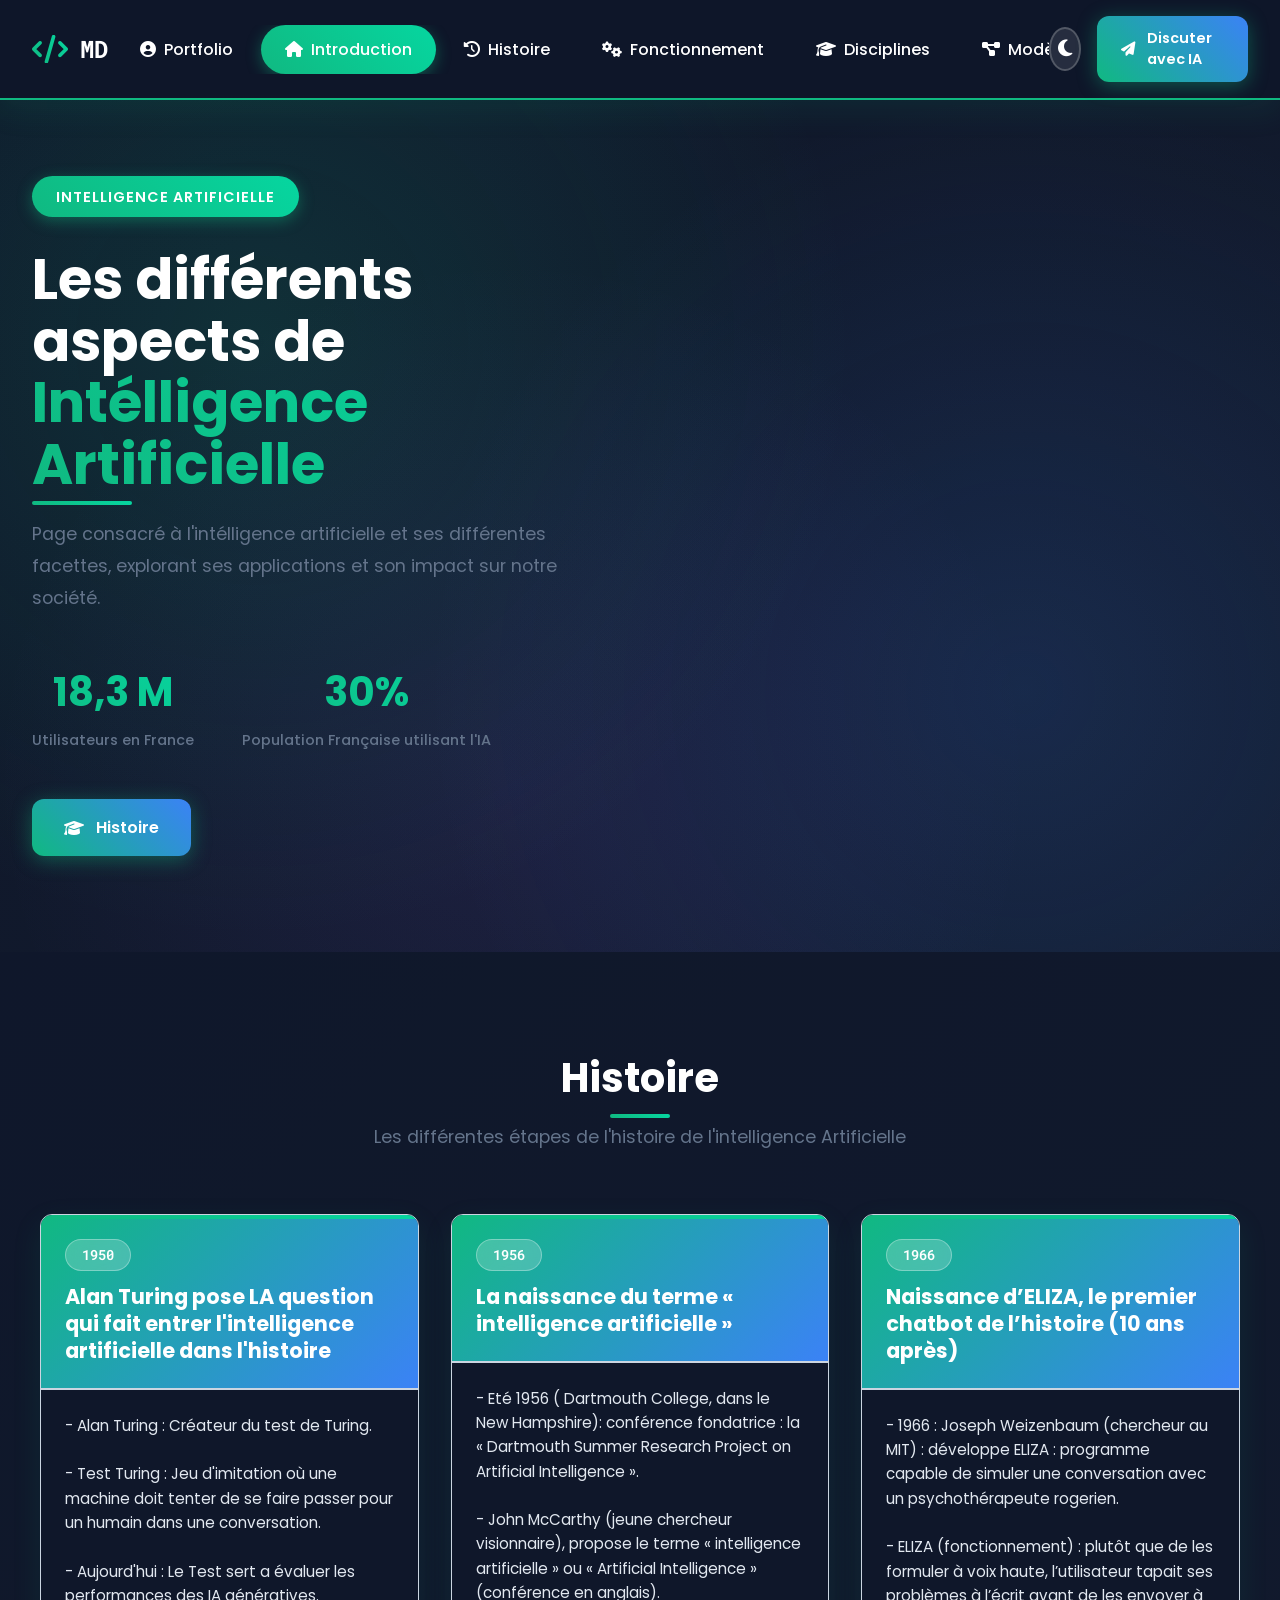
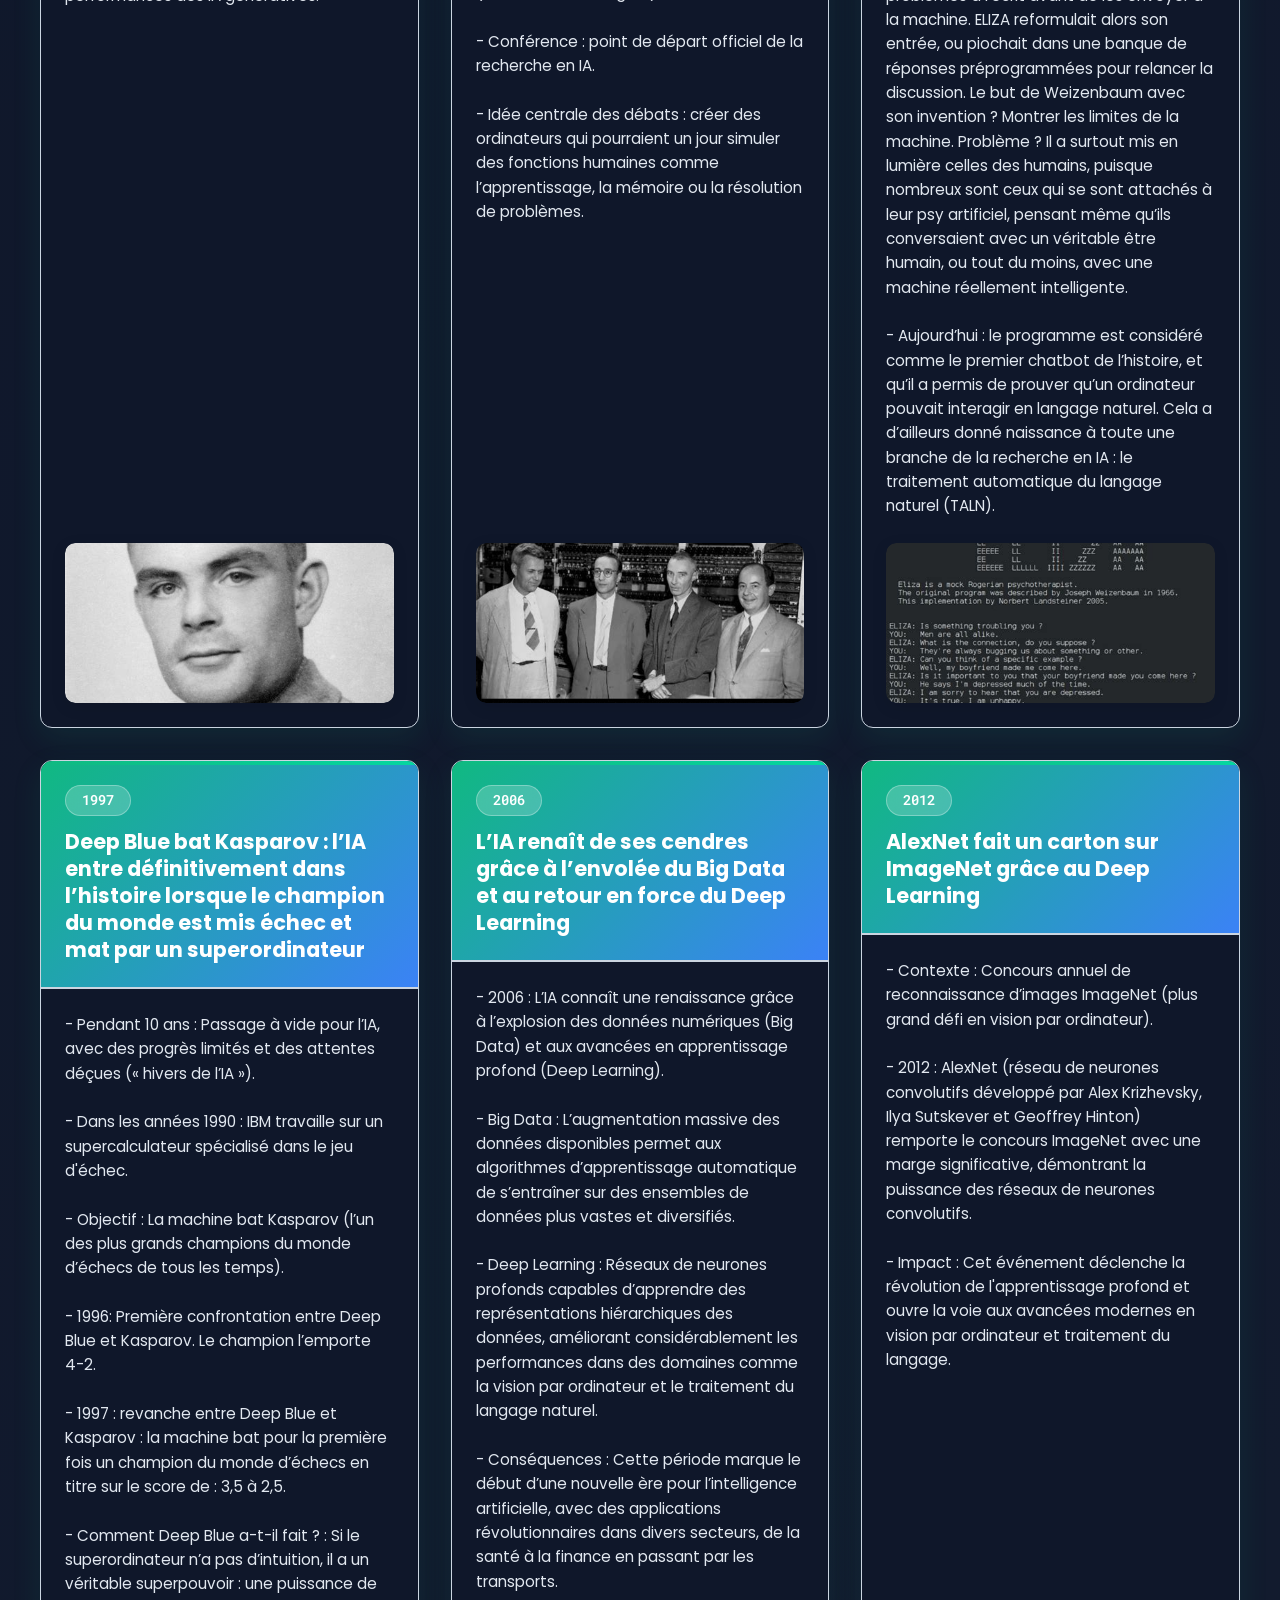
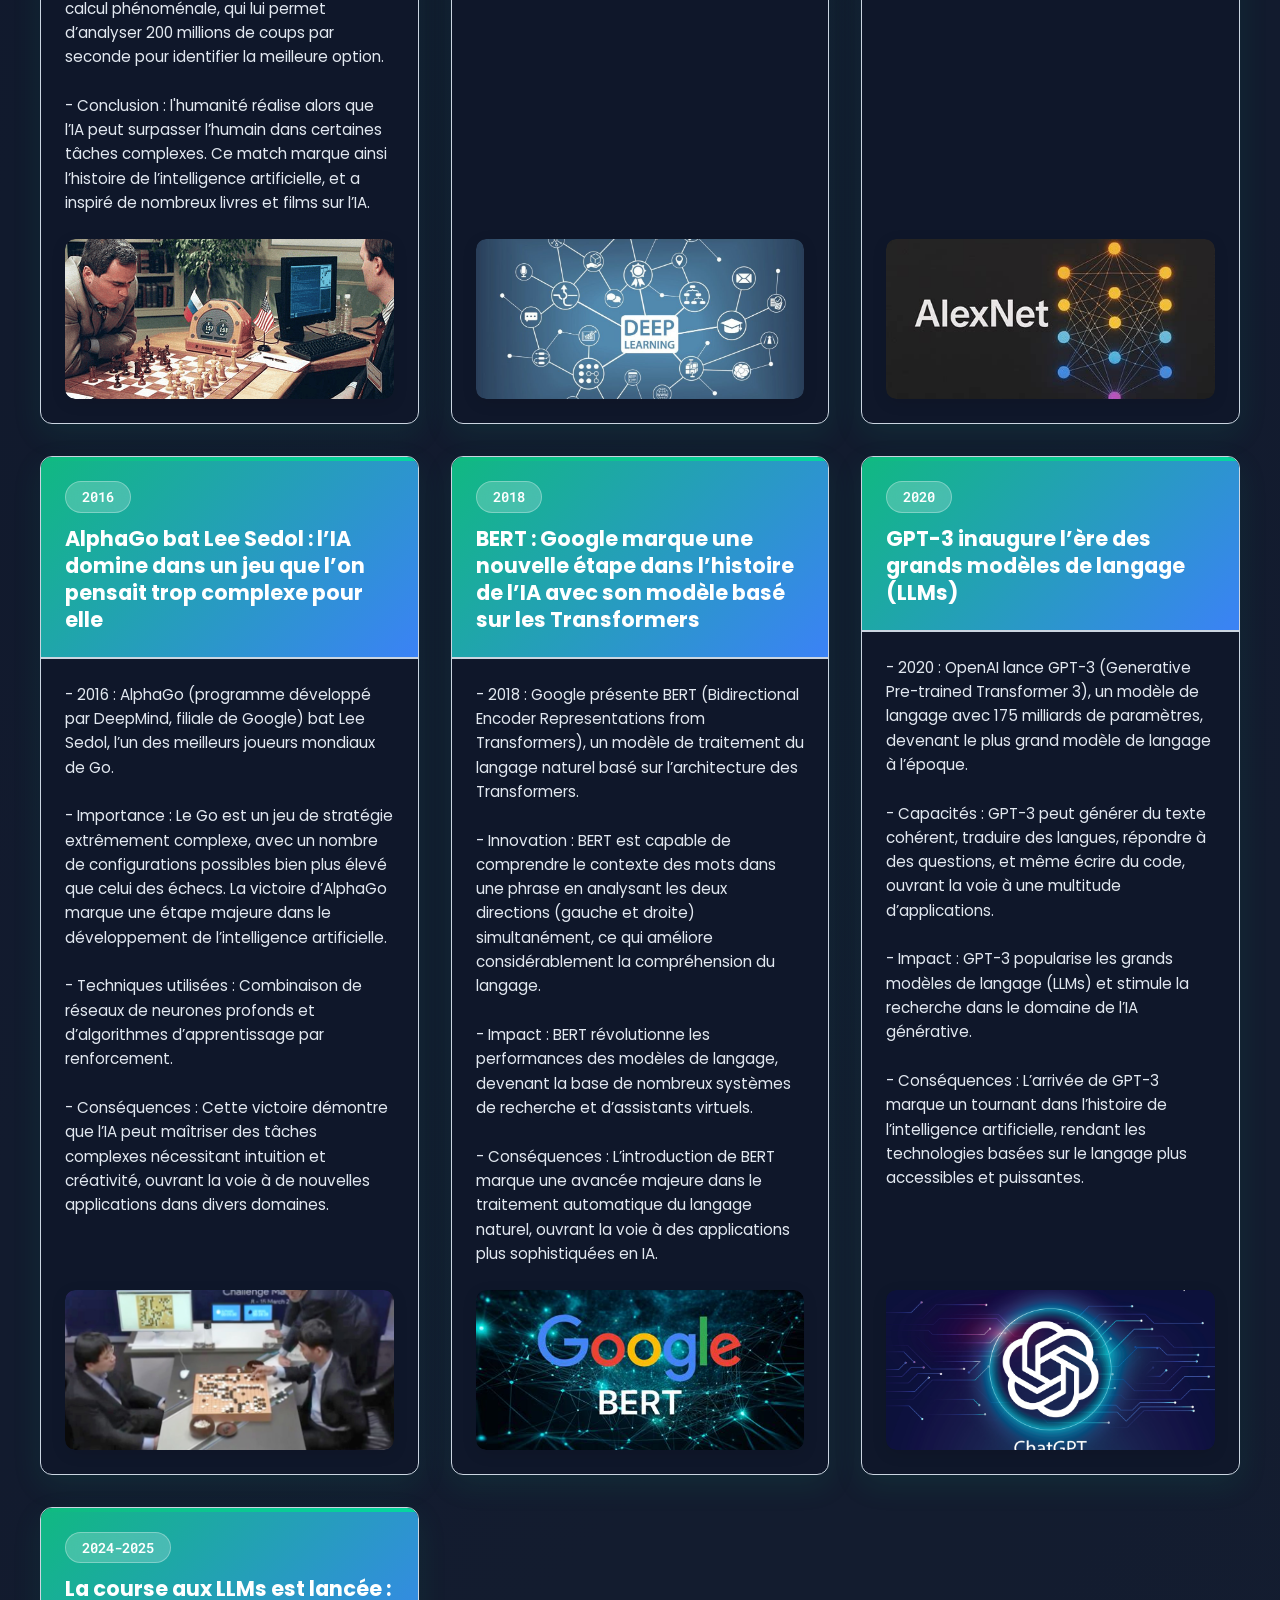
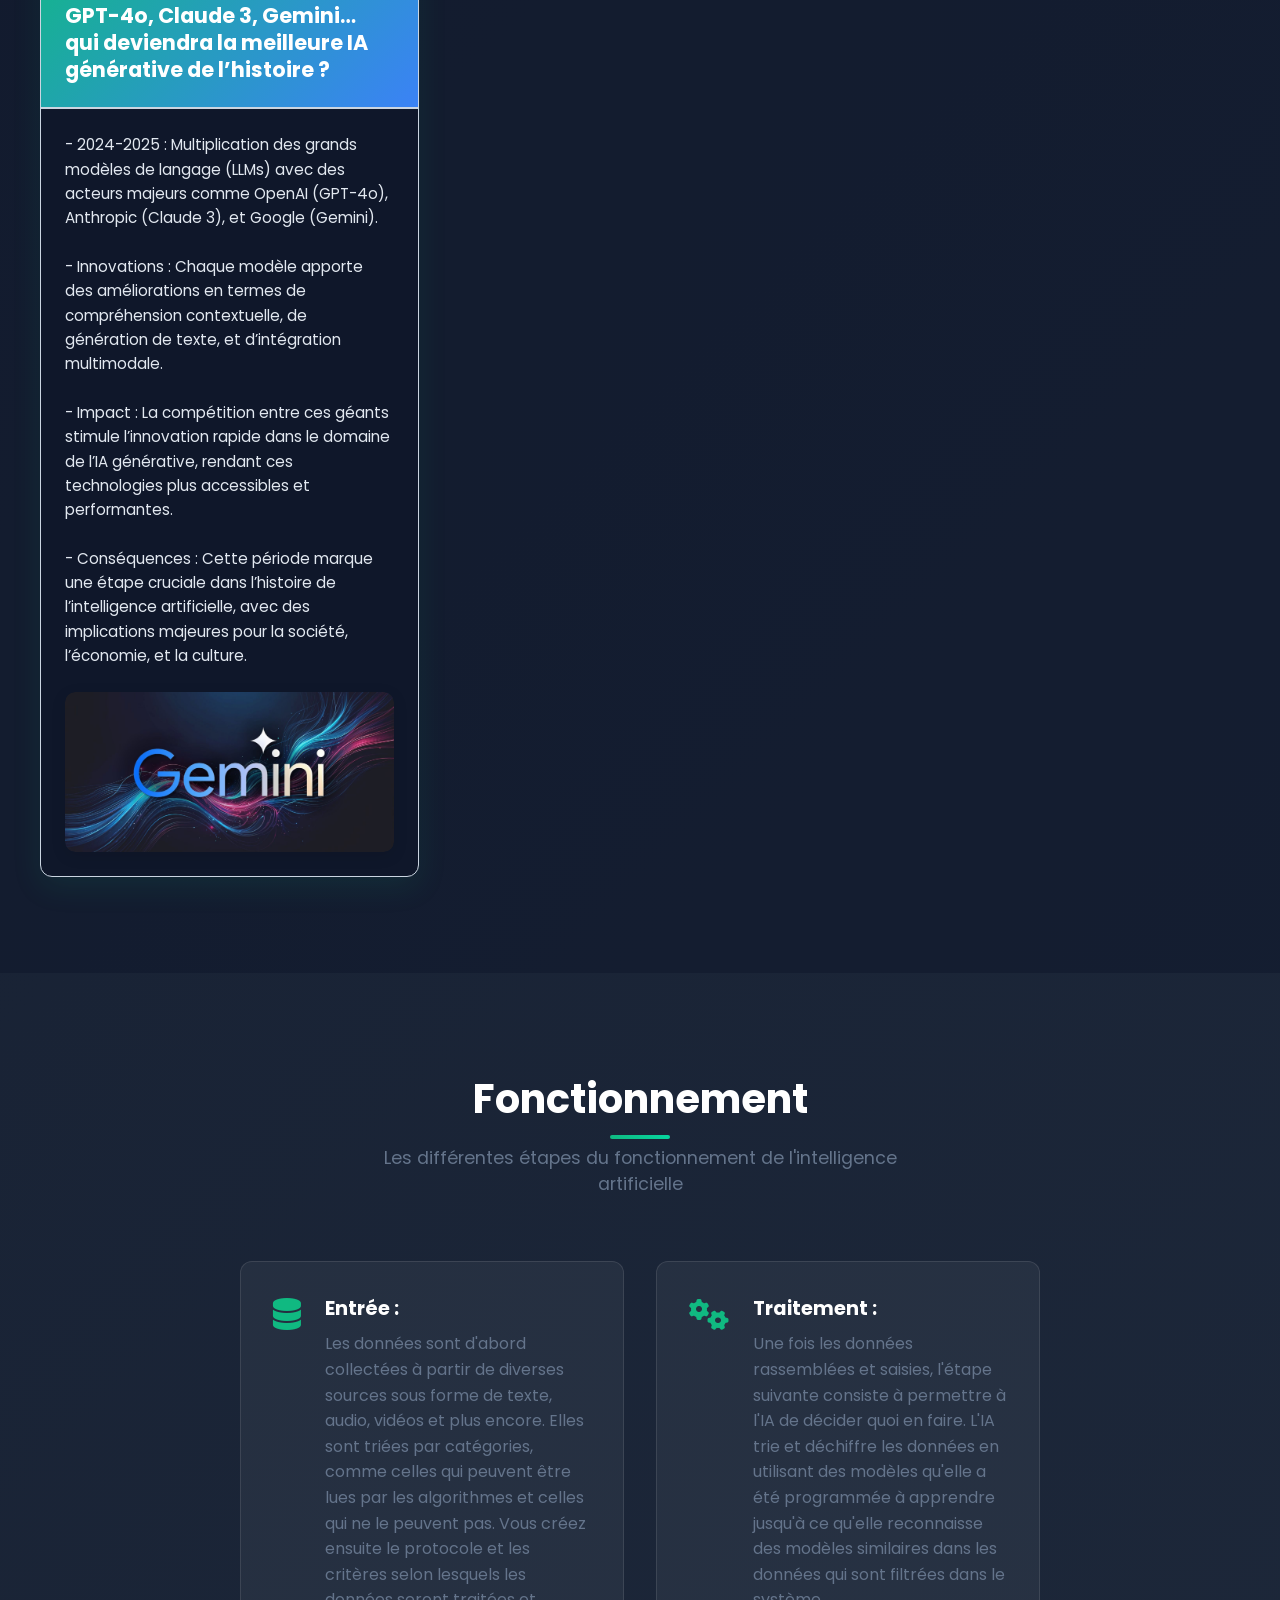
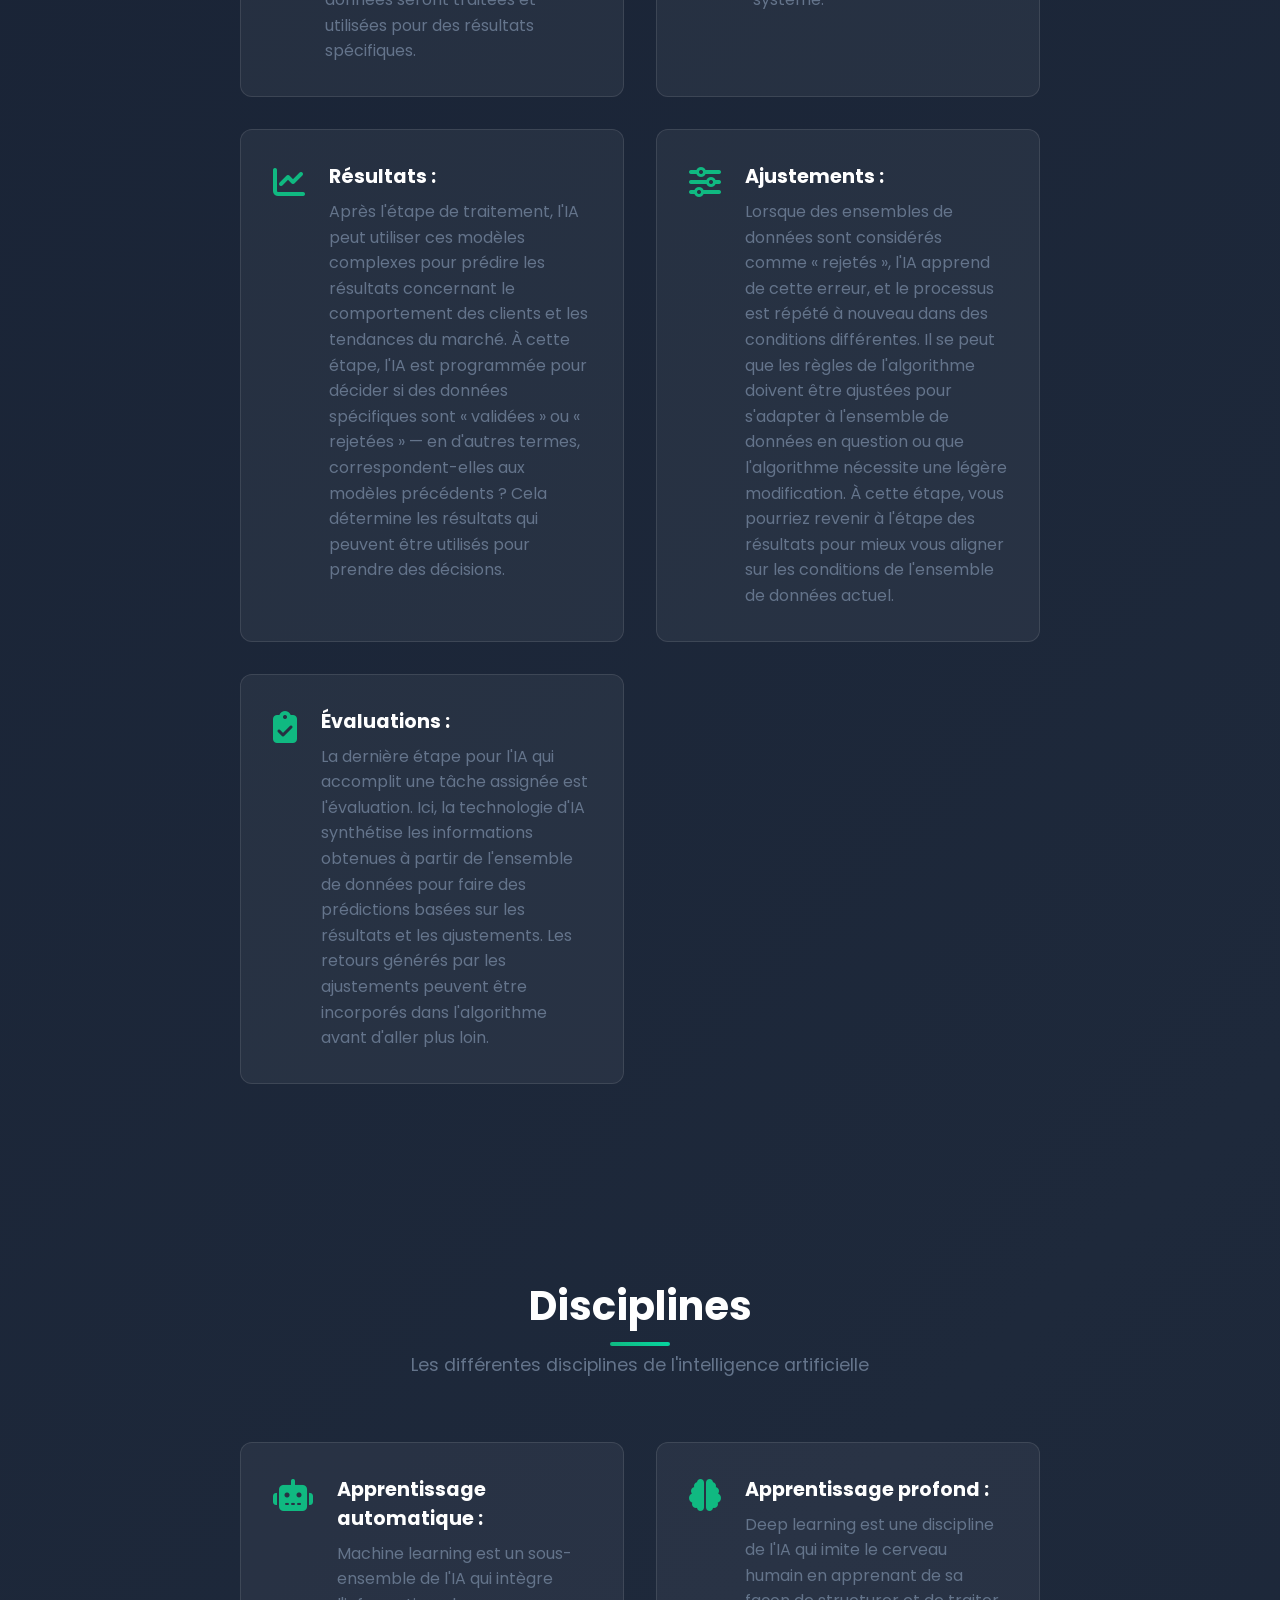
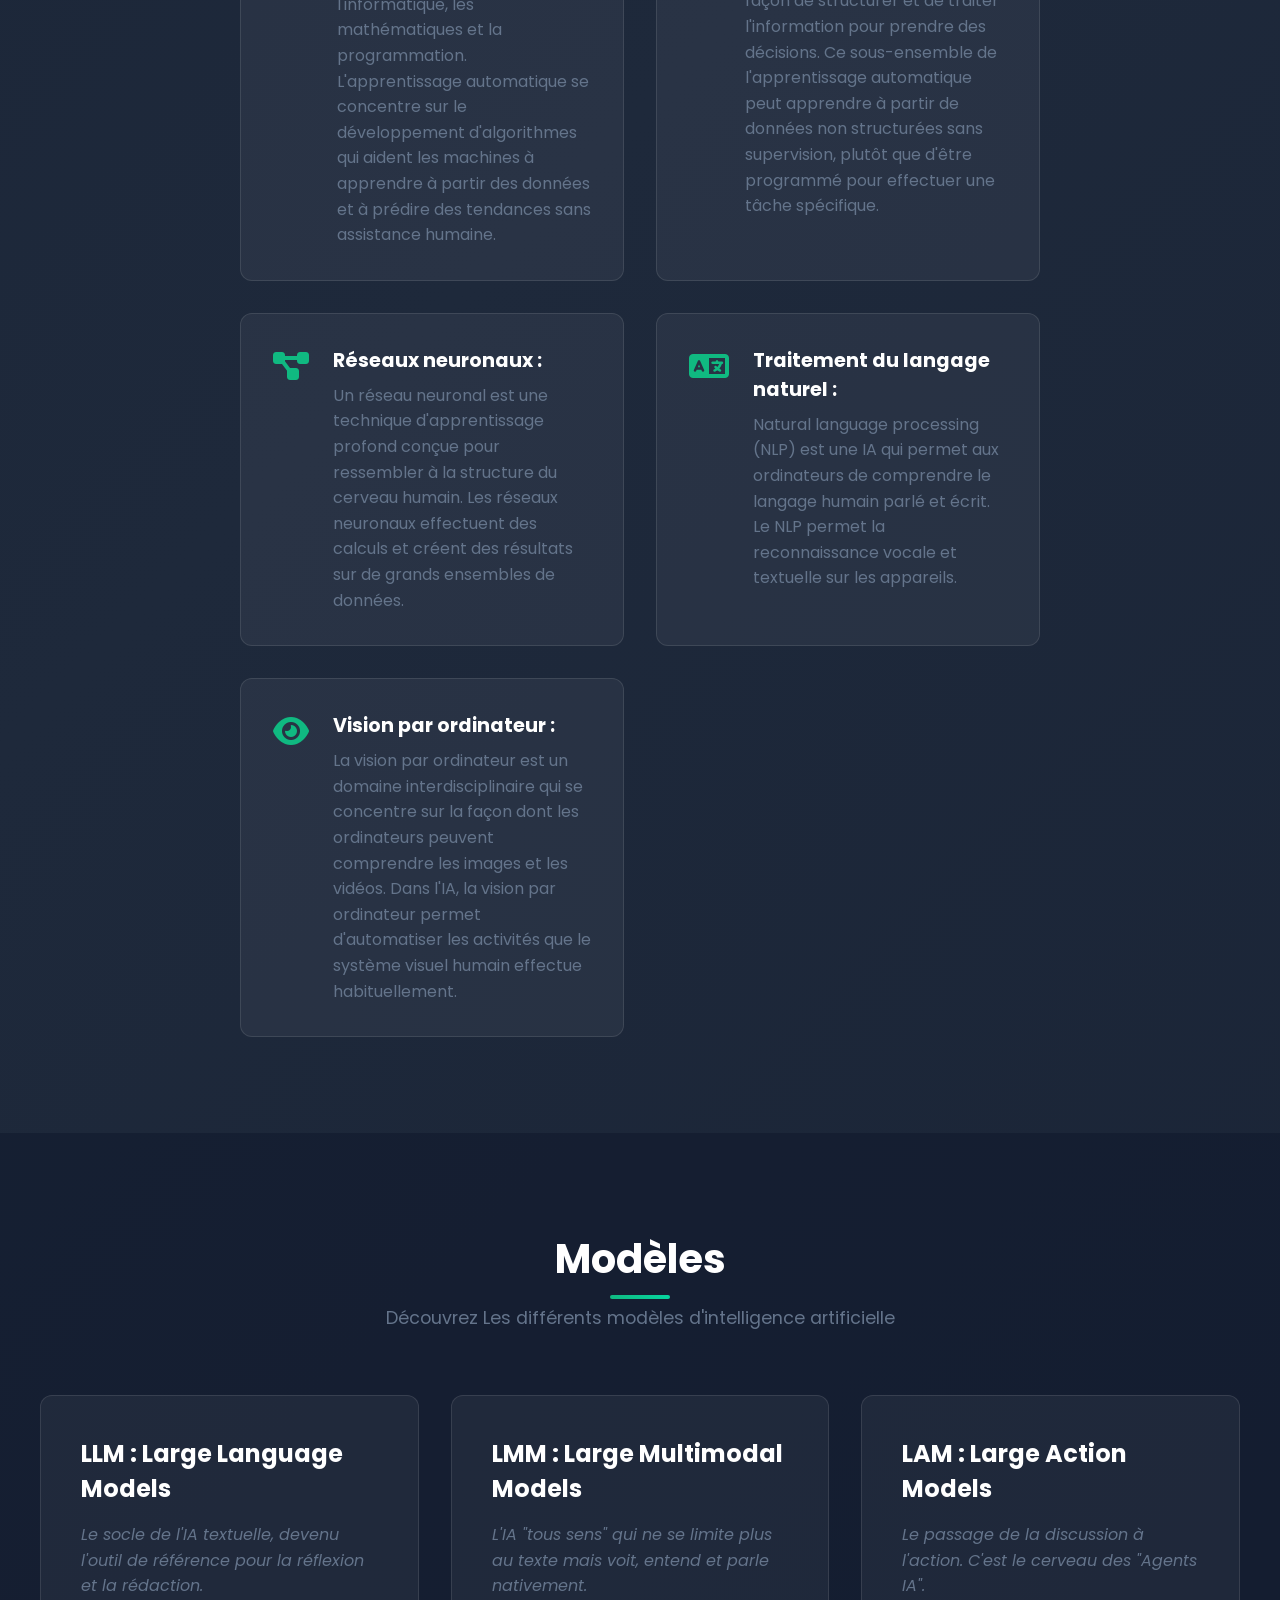
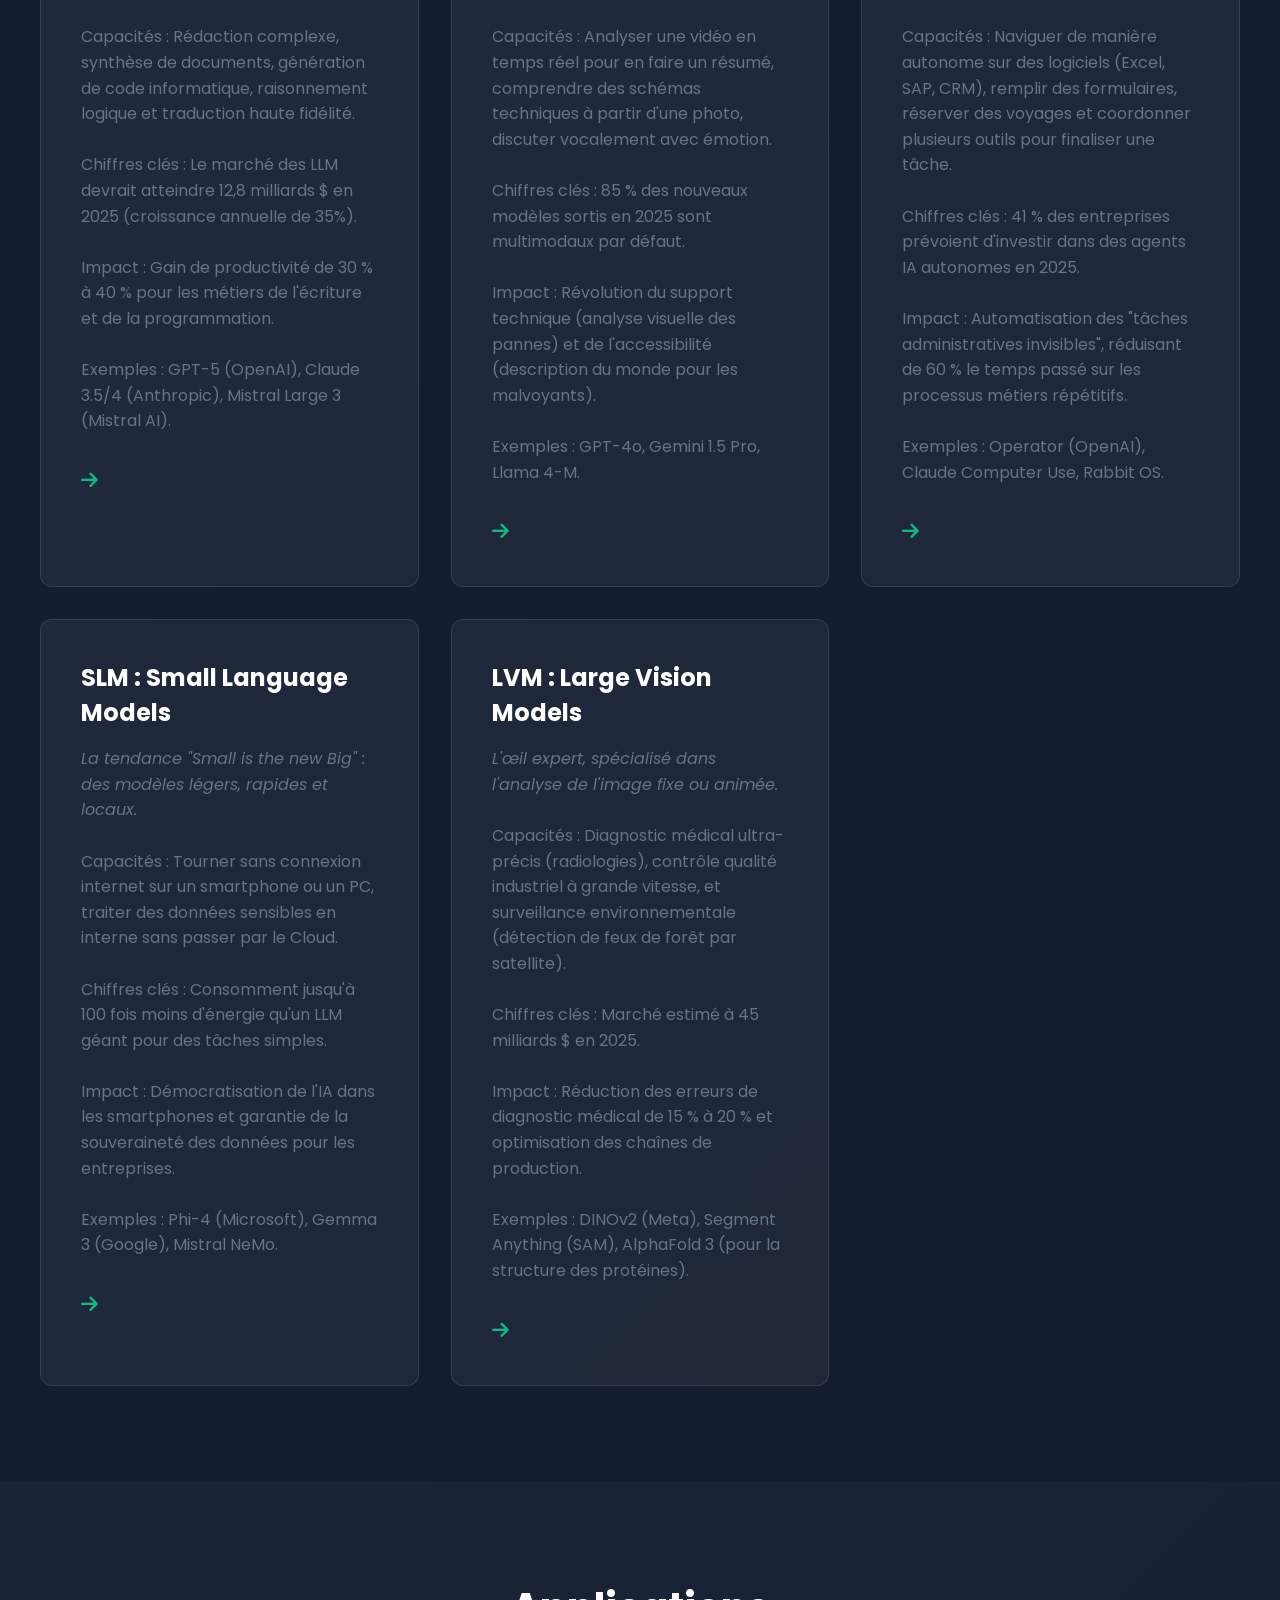
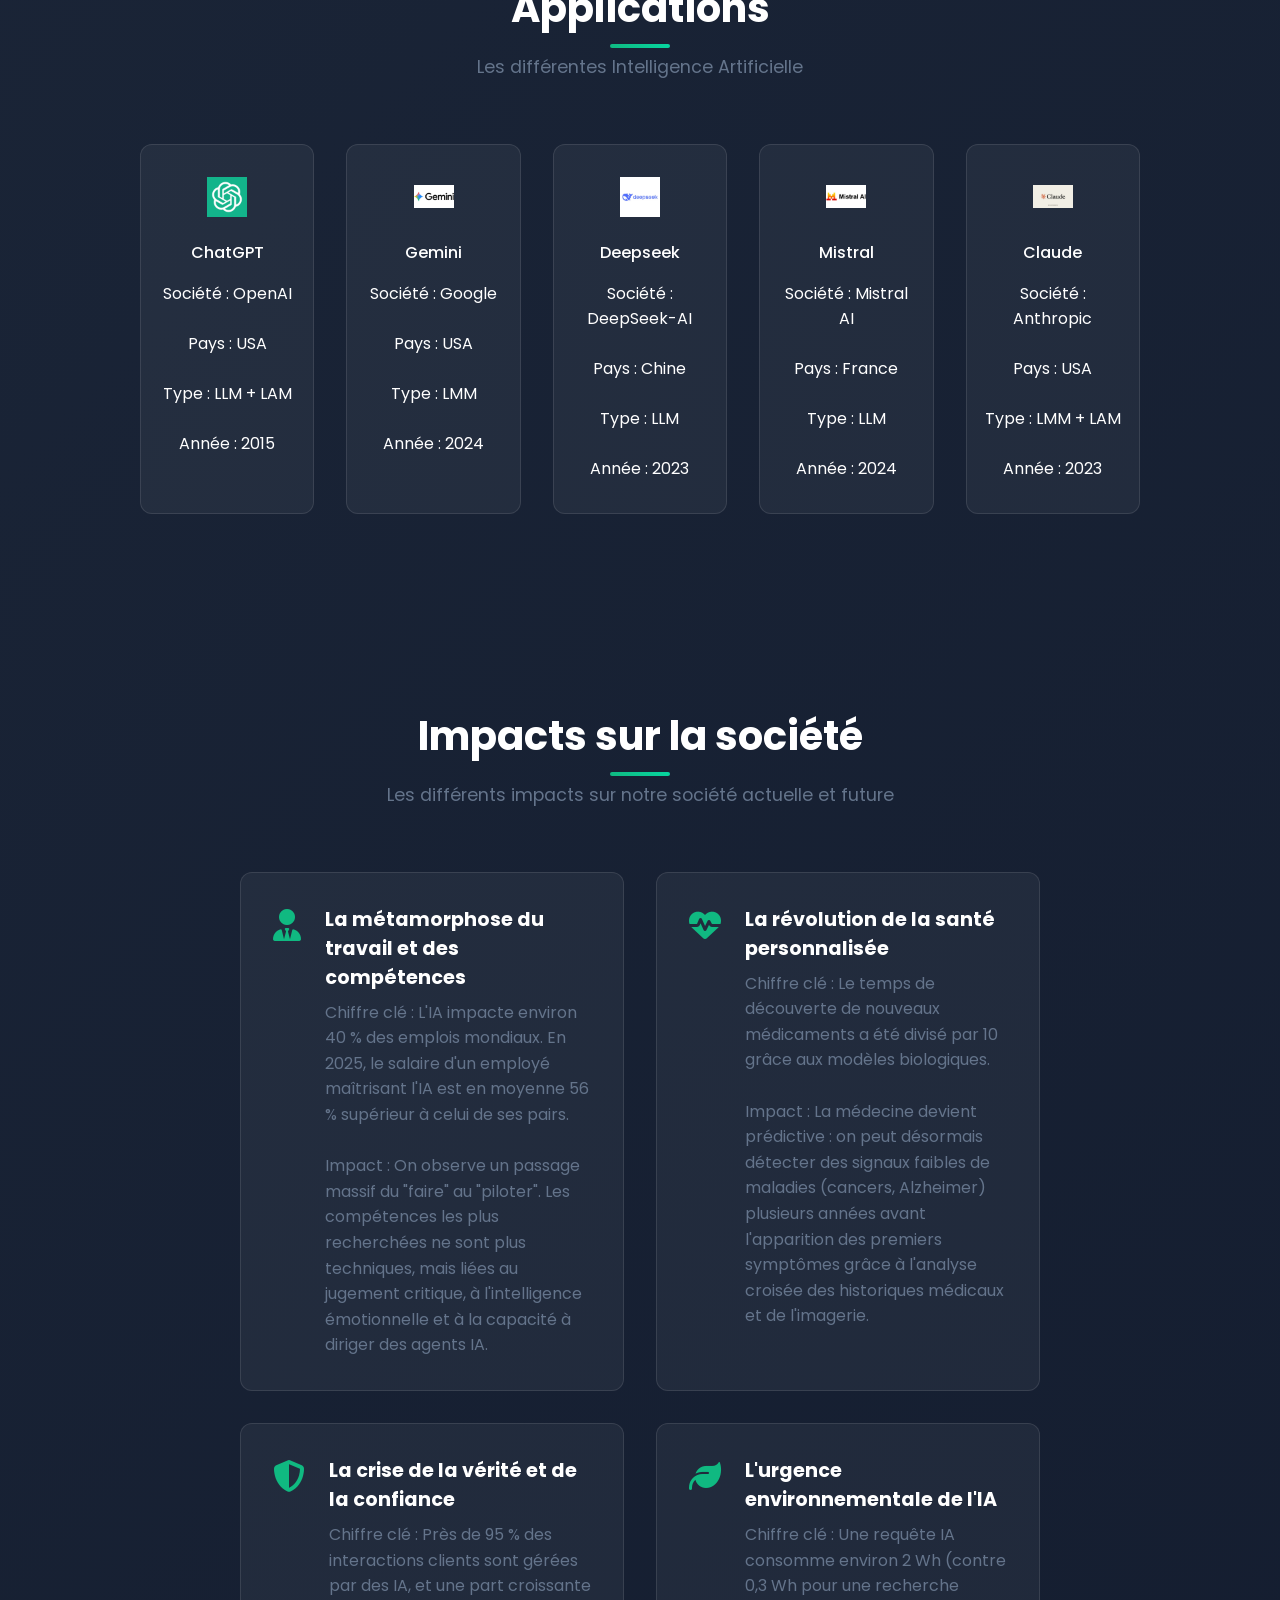
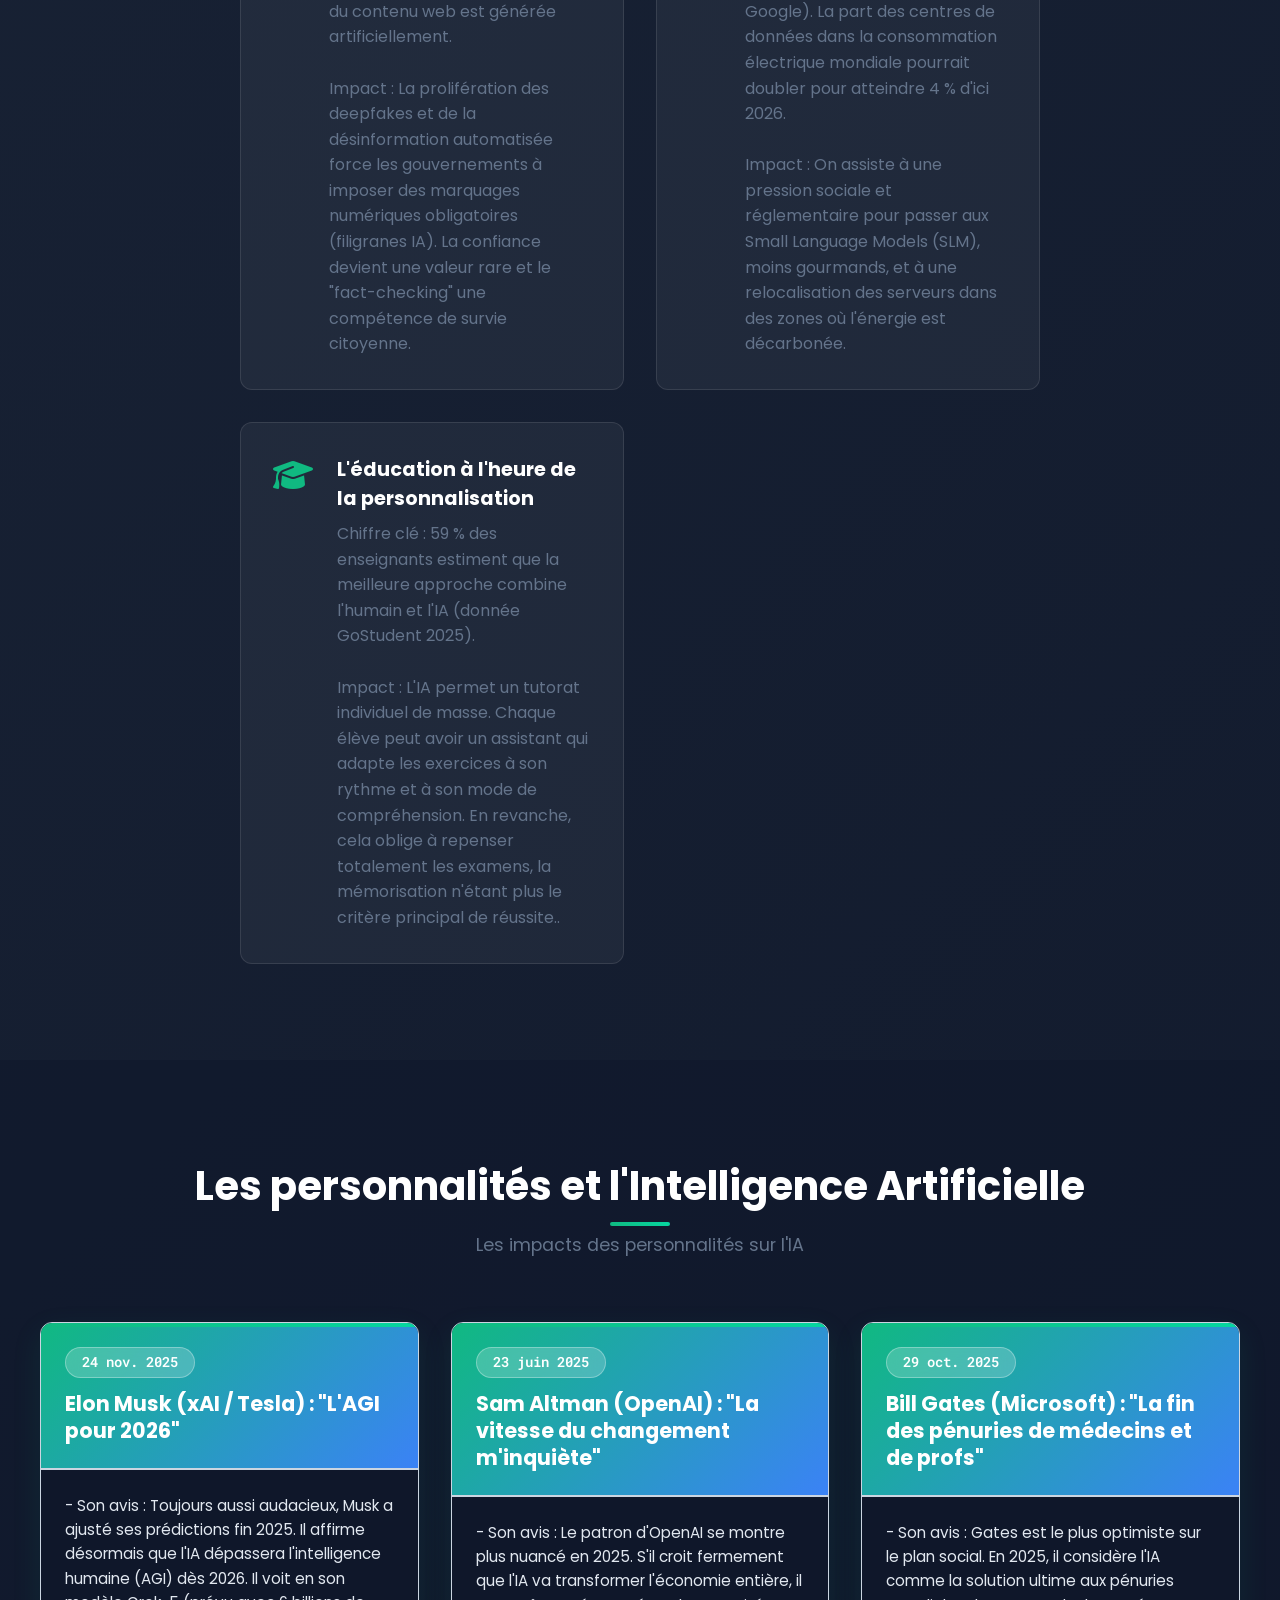
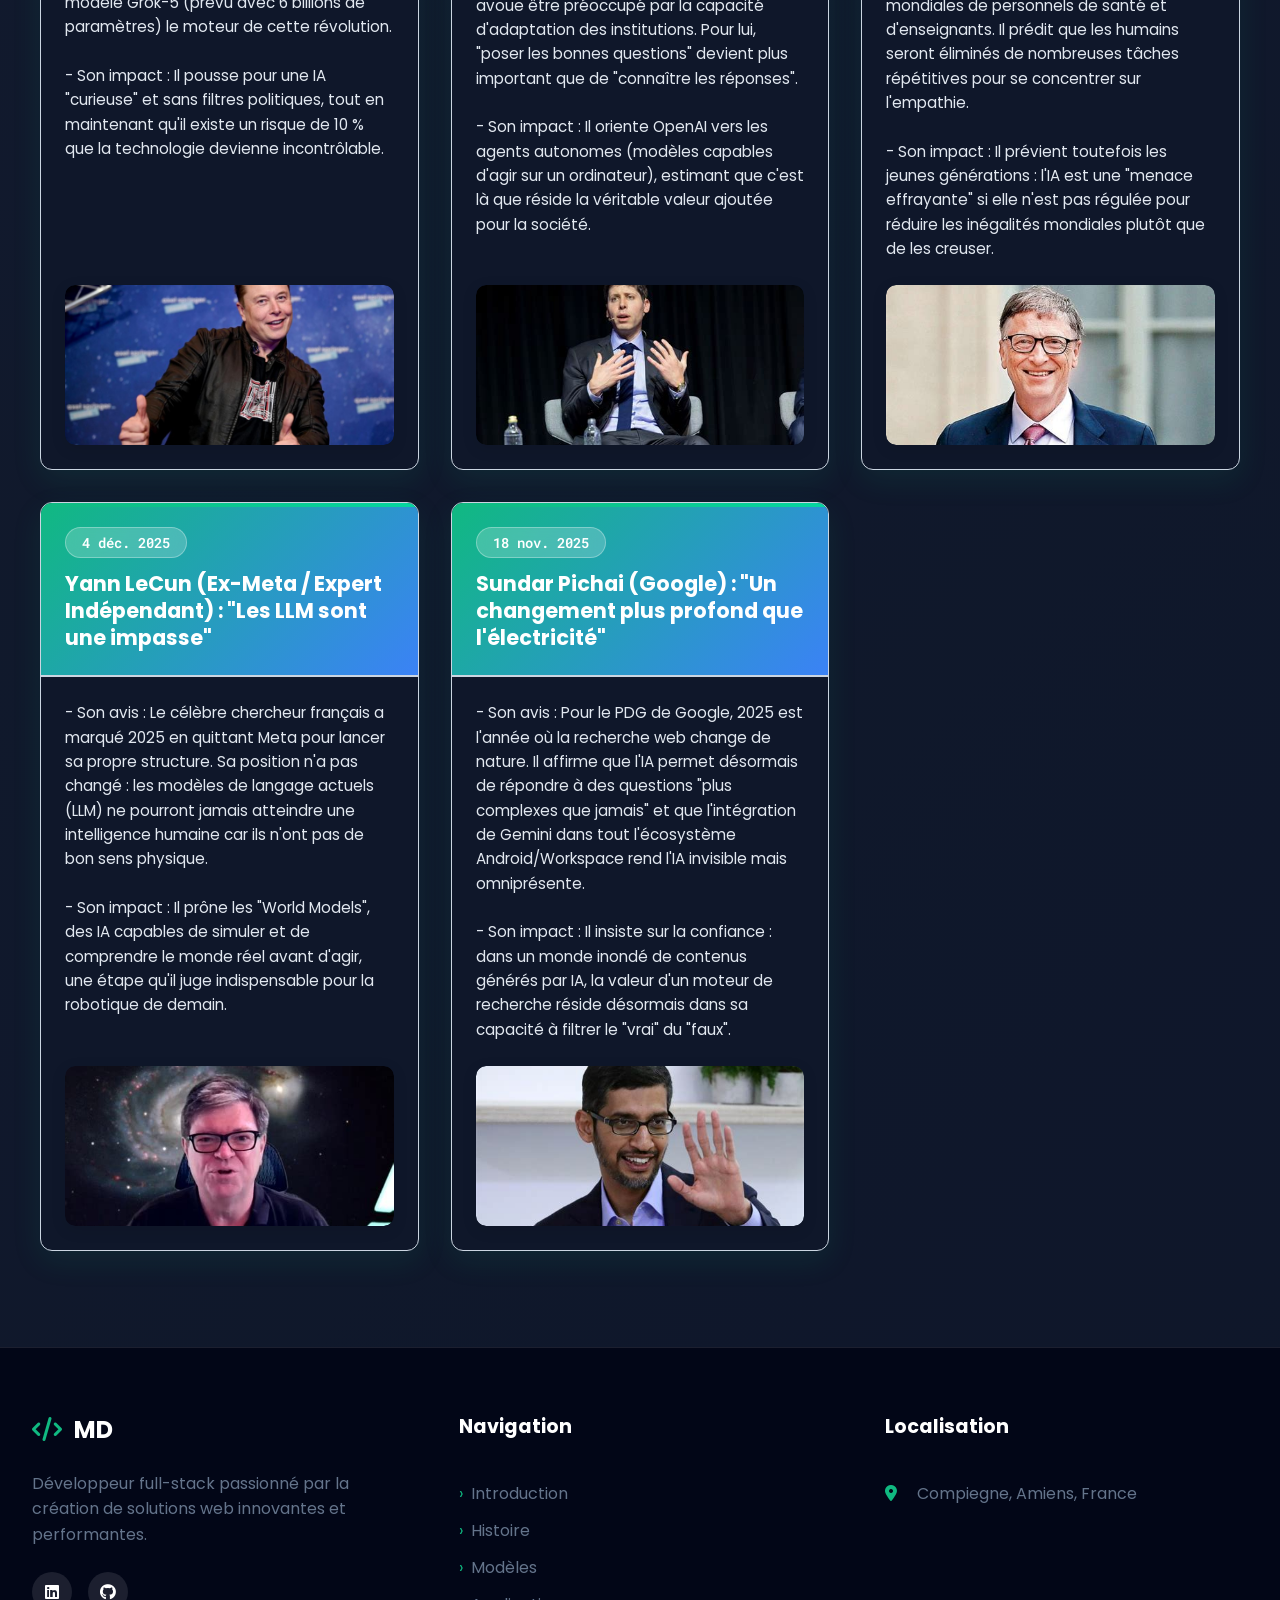
==== Veille_technologique/Veille_technologique.html @ 757e35f9 "Update print statement from 'Hello' to 'Goodbye'" ====
<!DOCTYPE html>
<html lang="fr">
<head>
    <meta charset="UTF-8">
    <meta name="viewport" content="width=device-width, initial-scale=1.0">
    <title>Portfolio Professionnel - Mathieu Dupressoir</title>
    <link rel="stylesheet" href="style_ia.css">
    <link rel="stylesheet" href="https://cdnjs.cloudflare.com/ajax/libs/font-awesome/6.4.0/css/all.min.css">
    <link href="https://fonts.googleapis.com/css2?family=Poppins:wght@300;400;500;600;700&family=Roboto+Mono:wght@300;400;500&display=swap" rel="stylesheet">
</head>
<body>
<!-- Navigation Professionnelle -->
<nav class="navbar">
    <div class="nav-container">
        <!-- Logo et marque -->
        <div class="nav-brand">
            <div class="logo-wrapper">
                <i class="fas fa-code logo-icon"></i>
                <span class="logo-text">MD  </span>
            </div>
        </div>


        <!-- Menu principal -->
        <ul class="nav-menu">
            <li><a href="../index.html" class="nav-link">
                <i class="fas fa-user-circle"></i>
                <span>Portfolio</span>
            </a></li>
            <li><a href="#introduction" class="nav-link active">
                <i class="fas fa-home"></i>
                <span>Introduction</span>
            </a></li>
            <li><a href="#histoire" class="nav-link">
                <i class="fas fa-history"></i>
                <span>Histoire</span>
            </a></li>
            <li><a href="#fonctionnement" class="nav-link">
                <i class="fas fa-cogs"></i>
                <span>Fonctionnement</span>
            </a></li>
            <li><a href="#Disciplines" class="nav-link">
                <i class="fas fa-graduation-cap"></i>
                <span>Disciplines</span>
            </a></li>
            <li><a href="#modèles" class="nav-link">
                <i class="fas fa-project-diagram"></i>
                <span>Modèles</span>
            </a></li>
            <li><a href="#applications" class="nav-link">
                <i class="fas fa-rocket"></i>
                <span>Applications</span>
            </a></li>
            <li><a href="#impacts" class="nav-link">
                <i class="fas fa-chart-line"></i>
                <span>Impacts Société</span>
            </a></li>
            <li><a href="#avis" class="nav-link">
                <i class="fas fa-comments"></i>
                <span>Avis</span>
            </a></li>

        </ul>

        <!-- Actions supplémentaires -->
        <div class="nav-actions">
            <button class="theme-toggle" id="themeToggle" aria-label="Changer le thème">
                <i class="fas fa-moon"></i>
            </button>
            <a href="https://gemini.google.com/app" class="btn btn-primary btn-small">
                <i class="fas fa-paper-plane"></i>
                <span>Discuter avec IA</span>
            </a>
        </div>

        <!-- Menu mobile -->
        <button class="menu-toggle" id="menuToggle" aria-label="Menu mobile">
            <i class="fas fa-bars"></i>
        </button>
    </div>
</nav>

<!-- Menu mobile (pour écrans petits) -->
<div class="mobile-menu" id="mobileMenu">
    <div class="mobile-menu-header">
        <div class="logo-wrapper">
            <i class="fas fa-code logo-icon"></i>
            <span class="logo-text">DUP-M</span>
        </div>
        <button class="menu-close" id="menuClose" aria-label="Fermer le menu">
            <i class="fas fa-times"></i>
        </button>
    </div>
    <ul class="mobile-nav-menu">
       <li><a href="../Index.html" class="mobile-nav-link ">
            <i class="fas fa-user-circle"></i>
            <span>Portfolio</span>
        </a></li>
        <li><a href="#introduction" class="mobile-nav-link active">
            <i class="fas fa-home"></i>
            <span>Introduction</span>
        </a></li>
        <li><a href="#histoire" class="mobile-nav-link">
            <i class="fas fa-history"></i>
            <span>Histoire</span>
        </a></li>
        <li><a href="#fonctionnement" class="mobile-nav-link">
            <i class="fas fa-cogs"></i>
            <span>Fonctionnement</span>
        </a></li>
        <li><a href="#Disciplines" class="mobile-nav-link">
            <i class="fas fa-graduation-cap"></i>
            <span>Disciplines</span>
        </a></li>
        <li><a href="#modèles" class="mobile-nav-link">
            <i class="fas fa-project-diagram"></i>
            <span>Modèles</span>
        </a></li>
        <li><a href="#applications" class="mobile-nav-link">
            <i class="fas fa-rocket"></i>
            <span>Applications</span>
        </a></li>
        <li><a href="#impacts" class="nav-link">
            <i class="fas fa-chart-line"></i>
            <span>Impacts Société</span>
        </a></li>
        <li><a href="#avis" class="nav-link">
            <i class="fas fa-comments"></i>
            <span>Avis</span>
        </a></li>
    </ul>
    <div class="mobile-menu-footer">
        <a href="#impacts" class="btn btn-primary btn-block">
            <i class="fas fa-paper-plane"></i>
            <span>Discuter avec IA</span>
        </a>
    </div>


</div>

<!-- Contenu principal -->
<main class="main-content">
    <!-- Section Héros -->
    <section class="hero-section" id="introduction">
        <div class="hero-overlay"></div>
        <div class="hero-container">
            <div class="hero-content">
                <div class="welcome-badge">
                    <span class="badge-text">INTELLIGENCE ARTIFICIELLE</span>
                </div>

                <h1 class="hero-title">
                    <span class="title-line">Les différents aspects de </span>
                    <span class="title-line accent">Intélligence Artificielle</span>
                </h1>


                <p class="hero-description">
                    Page consacré à l'intélligence artificielle et ses différentes
                    facettes, explorant ses applications et son impact
                    sur notre société.
                </p>

                <div class="hero-stats">
                    <div class="stat-item">
                        <div class="stat-number">18,3 M</div>
                        <div class="stat-label">Utilisateurs en France</div>
                    </div>
                    <div class="stat-item">
                        <div class="stat-number">30%</div>
                        <div class="stat-label">Population Française utilisant l'IA</div>
                    </div>

                </div>

                <div class="hero-actions">
                    <a href="#histoire" class="btn btn-primary">
                        <i class="fas fa-graduation-cap"></i>
                        <span>Histoire</span>
                    </a>

                </div>
            </div>


        </div>
    </section>

    <!-- Section Parcours -->
    <section class="parcours-section" id="histoire">
        <div class="section-header">
            <h2 class="section-title">Histoire</h2>
            <p class="section-subtitle">Les différentes étapes de l'histoire de l'intelligence Artificielle</p>
        </div>

        <div class="parcours-grid">
            <!-- Carte 1 : Alan Turing -->
            <div class="parcours-card">
                <div class="parcours-header">
                    <div class="parcours-year">1950</div>
                    <h3 class="parcours-title">Alan Turing pose LA question qui fait entrer l'intelligence artificielle dans l'histoire</h3>
                </div>
                <div class="parcours-body">
                    <p class="parcours-description">
                        - Alan Turing : Créateur du test de Turing.<br>
                        <br>
                        - Test Turing : Jeu d'imitation où une machine doit tenter de se faire passer pour un humain dans une conversation.<br>
                        <br>
                        - Aujourd'hui : Le Test sert a évaluer les performances des IA génératives.
                    </p>
                    <div class="parcours-image-link">
                        <a href="https://fr.wikipedia.org/wiki/Alan_Turing" target="_blank" class="image-link-wrapper">
                            <img src="/img/turing.jpg" alt="Alan Turing" class="parcours-img">
                            <div class="image-overlay">
                                <i class="fas fa-external-link-alt"></i>
                                <span>En savoir plus sur Alan Turing</span>
                            </div>
                        </a>
                    </div>
                </div>
            </div>

            <!-- Carte 2 : Naissance du terme IA -->
            <div class="parcours-card">
                <div class="parcours-header">
                    <div class="parcours-year">1956</div>
                    <h3 class="parcours-title">La naissance du terme « intelligence artificielle »</h3>
                </div>
                <div class="parcours-body">
                    <p class="parcours-description">
                        - Eté 1956 ( Dartmouth College, dans le New Hampshire): conférence fondatrice : la « Dartmouth Summer Research Project on Artificial Intelligence ». <br>
                        <br>
                        - John McCarthy (jeune chercheur visionnaire), propose le terme « intelligence artificielle » ou « Artificial Intelligence » (conférence en anglais).<br>
                        <br>
                        - Conférence : point de départ officiel de la recherche en IA.<br>
                        <br>
                        - Idée centrale des débats : créer des ordinateurs qui pourraient un jour simuler des fonctions humaines comme l’apprentissage, la mémoire ou la résolution de problèmes.
                    </p>
                    <div class="parcours-image-link">
                        <a href="https://fr.wikipedia.org/wiki/Conf%C3%A9rence_de_Dartmouth" target="_blank" class="image-link-wrapper">
                            <img src="/img/dartmouth.jpg" alt="Conférence de Dartmouth" class="parcours-img">
                            <div class="image-overlay">
                                <i class="fas fa-external-link-alt"></i>
                                <span>Conférence de Dartmouth</span>
                            </div>
                        </a>
                    </div>
                </div>
            </div>

            <!-- Carte 3 : ELIZA -->
            <div class="parcours-card">
                <div class="parcours-header">
                    <div class="parcours-year">1966</div>
                    <h3 class="parcours-title">Naissance d’ELIZA, le premier chatbot de l’histoire (10 ans après)</h3>
                </div>
                <div class="parcours-body">
                    <p class="parcours-description">
                        - 1966 : Joseph Weizenbaum (chercheur au MIT) : développe ELIZA : programme capable de simuler une conversation avec un psychothérapeute rogerien.<br>
                        <br>
                        - ELIZA (fonctionnement) : plutôt que de les formuler à voix haute, l’utilisateur tapait ses problèmes à l’écrit avant de les envoyer à la machine.
                        ELIZA reformulait alors son entrée, ou piochait dans une banque de réponses préprogrammées pour relancer la discussion. Le but de Weizenbaum avec son invention ? Montrer les limites de la machine. Problème ? Il a surtout mis en lumière celles des humains, puisque nombreux sont ceux qui se sont attachés à leur psy artificiel, pensant même qu’ils conversaient avec un véritable être humain, ou tout du moins, avec une machine réellement intelligente.<br>
                        <br>
                        - Aujourd’hui : le programme est considéré comme le premier chatbot de l’histoire, et qu’il a permis de prouver qu’un ordinateur pouvait interagir en langage naturel. Cela a d’ailleurs donné naissance à toute une branche de la recherche en IA : le traitement automatique du langage naturel (TALN).

                        </p>
                    <div class="parcours-image-link">
                        <a href="https://fr.wikipedia.org/wiki/ELIZA" target="_blank" class="image-link-wrapper">
                            <img src="/img/eliza.jpg" alt="ELIZA chatbot" class="parcours-img">
                            <div class="image-overlay">
                                <i class="fas fa-external-link-alt"></i>
                                <span>Découvrir ELIZA</span>
                            </div>
                        </a>
                    </div>
                </div>
            </div>

            <!-- Carte 4 : Hivers de l'IA -->
            <div class="parcours-card">
                <div class="parcours-header">
                    <div class="parcours-year">1997</div>
                    <h3 class="parcours-title">Deep Blue bat Kasparov : l’IA entre définitivement dans l’histoire lorsque le champion du monde est mis échec et mat par un superordinateur
                    </h3>
                </div>
                <div class="parcours-body">
                    <p class="parcours-description">
                        - Pendant 10 ans : Passage à vide pour l’IA, avec des progrès limités et des attentes déçues (« hivers de l’IA »).<br>
                        <br>
                        - Dans les années 1990 : IBM travaille sur un supercalculateur spécialisé dans le jeu d'échec. <br>
                        <br>
                        - Objectif : La machine bat Kasparov (l’un des plus grands champions du monde d’échecs de tous les temps).<br>
                        <br>
                        - 1996: Première confrontation entre Deep Blue et Kasparov. Le champion l’emporte 4-2.<br>
                        <br>
                        - 1997 : revanche entre Deep Blue et Kasparov : la machine bat pour la première fois un champion du monde d’échecs en titre sur le score de : 3,5 à 2,5.<br>
                        <br>
                        - Comment Deep Blue a-t-il fait ? : Si le superordinateur n’a pas d’intuition, il a un véritable superpouvoir : une puissance de calcul phénoménale, qui lui permet d’analyser 200 millions de coups par seconde pour identifier la meilleure option.<br>
                        <br>
                        - Conclusion : l'humanité réalise alors que l’IA peut surpasser l’humain dans certaines tâches complexes. Ce match marque ainsi l’histoire de l’intelligence artificielle, et a inspiré de nombreux livres et films sur l’IA.

                    </p>
                    <div class="parcours-image-link">
                         <a href="https://fr.wikipedia.org/wiki/Deep_Blue_(ordinateur)" target="_blank" class="image-link-wrapper">
                            <img src="/img/deep-blue.jpg" alt="Deep Blue vs Kasparov" class="parcours-img">
                            <div class="image-overlay">
                                <i class="fas fa-external-link-alt"></i>
                                <span>Deep Blue vs Kasparov</span>
                            </div>
                        </a>
                    </div>
                </div>
            </div>

            <!-- Carte 5 : Systèmes experts -->
            <div class="parcours-card">
                <div class="parcours-header">
                    <div class="parcours-year">2006 </div>
                    <h3 class="parcours-title"> L’IA renaît de ses cendres grâce à l’envolée du Big Data et au retour en force du Deep Learning</h3>
                </div>
                <div class="parcours-body">
                    <p class="parcours-description">
                        - 2006 : L’IA connaît une renaissance grâce à l’explosion des données numériques (Big Data) et aux avancées en apprentissage profond (Deep Learning).<br>
                        <br>
                        - Big Data : L’augmentation massive des données disponibles permet aux algorithmes d’apprentissage automatique de s’entraîner sur des ensembles de données plus vastes et diversifiés.<br>
                        <br>
                        - Deep Learning : Réseaux de neurones profonds capables d’apprendre des représentations hiérarchiques des données, améliorant considérablement les performances dans des domaines comme la vision par ordinateur et le traitement du langage naturel.<br>
                        <br>
                        - Conséquences : Cette période marque le début d’une nouvelle ère pour l’intelligence artificielle, avec des applications révolutionnaires dans divers secteurs, de la santé à la finance en passant par les transports.

                    </p>
                    <div class="parcours-image-link">
                       <a href="https://fr.wikipedia.org/wiki/Apprentissage_profond" target="_blank" class="image-link-wrapper">
                            <img src="/img/deep-learning.jpg" alt="Deep Learning" class="parcours-img">
                            <div class="image-overlay">
                                <i class="fas fa-external-link-alt"></i>
                                <span>Découvrir le Deep Learning</span>
                            </div>
                        </a>
                    </div>
                </div>
            </div>

            <!-- Carte 6 : Deep Blue -->
            <div class="parcours-card">
                <div class="parcours-header">
                    <div class="parcours-year">2012 </div>
                    <h3 class="parcours-title">AlexNet fait un carton sur ImageNet grâce au Deep Learning</h3>
                </div>
                <div class="parcours-body">
                    <p class="parcours-description">
                         - Contexte : Concours annuel de reconnaissance d’images ImageNet (plus grand défi en vision par ordinateur).<br>
                        <br>
                        - 2012 : AlexNet (réseau de neurones convolutifs développé par Alex Krizhevsky, Ilya Sutskever et Geoffrey Hinton) remporte le concours ImageNet avec une marge significative, démontrant la puissance des réseaux de neurones convolutifs.<br>
                        <br>
                        - Impact : Cet événement déclenche la révolution de l'apprentissage profond et ouvre la voie aux avancées modernes en vision par ordinateur et traitement du langage.
                    </p>
                    <div class="parcours-image-link">
                       <a href="https://fr.wikipedia.org/wiki/AlexNet" target="_blank" class="image-link-wrapper">
                            <img src="/img/alexnet.jpg" alt="AlexNet" class="parcours-img">
                            <div class="image-overlay">
                                <i class="fas fa-external-link-alt"></i>
                                <span>AlexNet révolution</span>
                            </div>
                        </a>
                    </div>
                </div>
            </div>

            <!-- Carte 7 : Apprentissage profond -->
            <div class="parcours-card">
                <div class="parcours-header">
                    <div class="parcours-year">2016</div>
                    <h3 class="parcours-title">AlphaGo bat Lee Sedol : l’IA domine dans un jeu que l’on pensait trop complexe pour elle</h3>
                </div>
                <div class="parcours-body">
                    <p class="parcours-description">
                        - 2016 : AlphaGo (programme développé par DeepMind, filiale de Google) bat Lee Sedol, l’un des meilleurs joueurs mondiaux de Go.<br>
                        <br>
                        - Importance : Le Go est un jeu de stratégie extrêmement complexe, avec un nombre de configurations possibles bien plus élevé que celui des échecs. La victoire d’AlphaGo marque une étape majeure dans le développement de l’intelligence artificielle.<br>
                        <br>
                        - Techniques utilisées : Combinaison de réseaux de neurones profonds et d’algorithmes d’apprentissage par renforcement.<br>
                        <br>
                        - Conséquences : Cette victoire démontre que l’IA peut maîtriser des tâches complexes nécessitant intuition et créativité, ouvrant la voie à de nouvelles applications dans divers domaines.
                    </p>
                    <div class="parcours-image-link">
                         <a href="https://fr.wikipedia.org/wiki/AlphaGo" target="_blank" class="image-link-wrapper">
                            <img src="/img/alphago.jpg" alt="AlphaGo vs Lee Sedol" class="parcours-img">
                            <div class="image-overlay">
                                <i class="fas fa-external-link-alt"></i>
                                <span>AlphaGo vs Lee Sedol</span>
                            </div>
                        </a>

                    </div>
                </div>
            </div>

            <!-- Carte 8 : ChatGPT et l'IA générative -->
            <div class="parcours-card">
                <div class="parcours-header">
                    <div class="parcours-year">2018</div>
                    <h3 class="parcours-title">BERT : Google marque une nouvelle étape dans l’histoire de l’IA avec son modèle basé sur les Transformers</h3>
                </div>
                <div class="parcours-body">
                    <p class="parcours-description">
                        - 2018 : Google présente BERT (Bidirectional Encoder Representations from Transformers), un modèle de traitement du langage naturel basé sur l’architecture des Transformers.<br>
                        <br>
                        - Innovation : BERT est capable de comprendre le contexte des mots dans une phrase en analysant les deux directions (gauche et droite) simultanément, ce qui améliore considérablement la compréhension du langage.<br>
                        <br>
                        - Impact : BERT révolutionne les performances des modèles de langage, devenant la base de nombreux systèmes de recherche et d’assistants virtuels.<br>
                        <br>
                        - Conséquences : L’introduction de BERT marque une avancée majeure dans le traitement automatique du langage naturel, ouvrant la voie à des applications plus sophistiquées en IA.

                    </p>
                    <div class="parcours-image-link">
                       <a href="https://fr.wikipedia.org/wiki/BERT_(mod%C3%A8le_de_langage)" target="_blank" class="image-link-wrapper">
                            <img src="/img/bert.jpg" alt="BERT modèle" class="parcours-img">
                            <div class="image-overlay">
                                <i class="fas fa-external-link-alt"></i>
                                <span>Découvrir BERT</span>
                            </div>
                        </a>
                    </div>
                </div>
            </div>

            <!-- Carte 8 : ChatGPT et l'IA générative -->
            <div class="parcours-card">
                <div class="parcours-header">
                    <div class="parcours-year">2020</div>
                    <h3 class="parcours-title">GPT-3 inaugure l’ère des grands modèles de langage (LLMs)</h3>
                </div>
                <div class="parcours-body">
                    <p class="parcours-description">
                        - 2020 : OpenAI lance GPT-3 (Generative Pre-trained Transformer 3), un modèle de langage avec 175 milliards de paramètres, devenant le plus grand modèle de langage à l’époque.<br>
                        <br>
                        - Capacités : GPT-3 peut générer du texte cohérent, traduire des langues, répondre à des questions, et même écrire du code, ouvrant la voie à une multitude d’applications.<br>
                        <br>
                        - Impact : GPT-3 popularise les grands modèles de langage (LLMs) et stimule la recherche dans le domaine de l’IA générative.<br>
                        <br>
                        - Conséquences : L’arrivée de GPT-3 marque un tournant dans l’histoire de l’intelligence artificielle, rendant les technologies basées sur le langage plus accessibles et puissantes.

                    </p>
                    <div class="parcours-image-link">
                        <a href="https://openai.com/chatgpt" target="_blank" class="image-link-wrapper">
                            <img src="/img/chatgpt.jpg" alt="ChatGPT" class="parcours-img">
                            <div class="image-overlay">
                                <i class="fas fa-external-link-alt"></i>
                                <span>ChatGPT par OpenAI</span>
                            </div>
                        </a>
                    </div>
                </div>
            </div>
            <!-- Carte 8 : ChatGPT et l'IA générative -->
            <div class="parcours-card">
                <div class="parcours-header">
                    <div class="parcours-year">2024-2025</div>
                    <h3 class="parcours-title">La course aux LLMs est lancée : GPT-4o, Claude 3, Gemini… qui deviendra la meilleure IA générative de l’histoire ?</h3>
                </div>
                <div class="parcours-body">
                    <p class="parcours-description">
                        - 2024-2025 : Multiplication des grands modèles de langage (LLMs) avec des acteurs majeurs comme OpenAI (GPT-4o), Anthropic (Claude 3), et Google (Gemini).<br>
                        <br>
                        - Innovations : Chaque modèle apporte des améliorations en termes de compréhension contextuelle, de génération de texte, et d’intégration multimodale.<br>
                        <br>
                        - Impact : La compétition entre ces géants stimule l’innovation rapide dans le domaine de l’IA générative, rendant ces technologies plus accessibles et performantes.<br>
                        <br>
                        - Conséquences : Cette période marque une étape cruciale dans l’histoire de l’intelligence artificielle, avec des implications majeures pour la société, l’économie, et la culture.
                    </p>
                    <div class="parcours-image-link">
                        <a href="https://gemini.google.com/app" target="_blank" class="image-link-wrapper">
                            <img src="/img/gemini.jpg" alt="Gemini IA" class="parcours-img">
                            <div class="image-overlay">
                                <i class="fas fa-external-link-alt"></i>
                                <span>Découvrir Gemini</span>
                            </div>
                        </a>
                    </div>
                </div>
            </div>
        </div>
    </section>
    <section class="contact-section" id="fonctionnement">
        <div class="section-header">
            <h2 class="section-title">Fonctionnement</h2>
            <p class="section-subtitle">Les différentes étapes du fonctionnement de l'intelligence artificielle</p>
        </div>

        <div class="contact-container">
            <div class="contact-info">
                <div class="contact-item">
                    <i class="fas fa-database"></i>
                    <div>
                        <h3>Entrée : </h3>
                        <p>Les données sont d'abord collectées à partir de diverses sources sous forme de texte, audio, vidéos et plus encore. Elles sont triées par catégories, comme celles qui peuvent être lues par les algorithmes et celles qui ne le peuvent pas. Vous créez ensuite le protocole et les critères selon lesquels les données seront traitées et utilisées pour des résultats spécifiques.</p>
                    </div>
                </div>
                <div class="contact-item">
                    <i class="fas fa-cogs"></i>
                    <div>
                        <h3>Traitement :</h3>
                        <p>Une fois les données rassemblées et saisies, l'étape suivante consiste à permettre à l'IA de décider quoi en faire.
                            L'IA trie et déchiffre les données en utilisant des modèles qu'elle a été programmée à apprendre jusqu'à ce qu'elle reconnaisse des modèles similaires dans les données qui sont filtrées dans le système.</p>
                    </div>
                </div>
                <div class="contact-item">
                    <i class="fas fa-chart-line"></i>
                    <div>
                        <h3>Résultats :</h3>
                        <p>Après l'étape de traitement, l'IA peut utiliser ces modèles complexes pour prédire les résultats concernant le comportement des clients et les tendances du marché.
                            À cette étape, l'IA est programmée pour décider si des données spécifiques sont « validées » ou « rejetées » — en d'autres termes, correspondent-elles aux modèles précédents ? Cela détermine les résultats qui peuvent être utilisés pour prendre des décisions.</p>
                    </div>
                </div>
                <div class="contact-item">
                    <i class="fas fa-sliders-h"></i>
                    <div>
                        <h3>Ajustements :</h3>
                        <p>Lorsque des ensembles de données sont considérés comme « rejetés », l'IA apprend de cette erreur, et le processus est répété à nouveau dans des conditions différentes. Il se peut que les règles de l'algorithme doivent être ajustées pour s'adapter à l'ensemble de données en question ou que l'algorithme nécessite une légère modification.
                            À cette étape, vous pourriez revenir à l'étape des résultats pour mieux vous aligner sur les conditions de l'ensemble de données actuel.</p>
                    </div>
                </div>
                <div class="contact-item">
                    <i class="fas fa-clipboard-check"></i>
                    <div>
                        <h3>Évaluations :</h3>
                        <p>La dernière étape pour l'IA qui accomplit une tâche assignée est l'évaluation. Ici, la technologie d'IA synthétise les informations obtenues à partir de l'ensemble de données pour faire des prédictions basées sur les résultats et les ajustements. Les retours générés par les ajustements peuvent être incorporés dans l'algorithme avant d'aller plus loin.</p>
                    </div>
                </div>

            </div>
        </div>
    </section>
    <section class="contact-section" id="Disciplines">
        <div class="section-header">
            <h2 class="section-title">Disciplines</h2>
            <p class="section-subtitle">Les différentes disciplines de l'intelligence artificielle</p>
        </div>

        <div class="contact-container">
            <div class="contact-info">
                <div class="contact-item">
                    <i class="fas fa-robot"></i>
                    <div>
                        <h3>Apprentissage automatique :</h3>
                        <p>Machine learning est un sous-ensemble de l'IA qui intègre l'informatique, les mathématiques et la programmation. L'apprentissage automatique se concentre sur le développement d'algorithmes qui aident les machines à apprendre à partir des données et à prédire des tendances sans assistance humaine.</p>
                    </div>
                </div>
                <div class="contact-item">
                    <i class="fas fa-brain"></i>
                    <div>
                        <h3>Apprentissage profond :</h3>
                        <p>Deep learning est une discipline de l'IA qui imite le cerveau humain en apprenant de sa façon de structurer et de traiter l'information pour prendre des décisions. Ce sous-ensemble de l'apprentissage automatique peut apprendre à partir de données non structurées sans supervision, plutôt que d'être programmé pour effectuer une tâche spécifique.</p>
                    </div>
                </div>
                <div class="contact-item">
                    <i class="fas fa-project-diagram"></i>
                    <div>
                        <h3>Réseaux neuronaux :</h3>
                        <p> Un réseau neuronal est une technique d'apprentissage profond conçue pour ressembler à la structure du cerveau humain. Les réseaux neuronaux effectuent des calculs et créent des résultats sur de grands ensembles de données.</p>
                    </div>
                </div>
                <div class="contact-item">
                    <i class="fas fa-language"></i>
                    <div>
                        <h3>Traitement du langage naturel :</h3>
                        <p>Natural language processing (NLP) est une IA qui permet aux ordinateurs de comprendre le langage humain parlé et écrit. Le NLP permet la reconnaissance vocale et textuelle sur les appareils.</p>
                    </div>
                </div>
                <div class="contact-item">
                    <i class="fas fa-eye"></i>
                    <div>
                        <h3>Vision par ordinateur :</h3>
                        <p>La vision par ordinateur est un domaine interdisciplinaire qui se concentre sur la façon dont les ordinateurs peuvent comprendre les images et les vidéos. Dans l'IA, la vision par ordinateur permet d'automatiser les activités que le système visuel humain effectue habituellement.</p>
                    </div>
                </div>

            </div>
        </div>
    </section>

    <!-- Section Accès Rapide -->
    <section class="quick-access" id="modèles">
        <div class="section-header">
            <h2 class="section-title">Modèles</h2>
            <p class="section-subtitle">Découvrez Les différents modèles d'intelligence artificielle</p>
        </div>

        <div class="access-grid">
            <a href="https://fr.wikipedia.org/wiki/Grand_mod%C3%A8le_de_langage" class="access-card">
                <h3 class="card-title">LLM : Large Language Models</h3>

                <p class="card-description">
                    <i>Le socle de l'IA textuelle, devenu l'outil de référence pour la réflexion et la rédaction. </i> <br>
                    <br>
                    Capacités : Rédaction complexe, synthèse de documents, génération de code informatique, raisonnement logique et traduction haute fidélité.<br>
                    <br>
                    Chiffres clés : Le marché des LLM devrait atteindre 12,8 milliards $ en 2025 (croissance annuelle de 35%).<br>
                    <br>
                    Impact : Gain de productivité de 30 % à 40 % pour les métiers de l'écriture et de la programmation.<br>
                    <br>
                    Exemples : GPT-5 (OpenAI), Claude 3.5/4 (Anthropic), Mistral Large 3 (Mistral AI).
                </p>
                <div class="card-arrow">
                    <i class="fas fa-arrow-right"></i>
                </div>
            </a>

            <a href="https://research.aimultiple.com/large-multimodal-models/" class="access-card">
                <h3 class="card-title">LMM : Large Multimodal Models</h3>

                <p class="card-description">
                    <i>L'IA "tous sens" qui ne se limite plus au texte mais voit, entend et parle nativement. </i> <br>
                    <br>
                    Capacités : Analyser une vidéo en temps réel pour en faire un résumé, comprendre des schémas techniques à partir d'une photo, discuter vocalement avec émotion.<br>
                    <br>
                    Chiffres clés : 85 % des nouveaux modèles sortis en 2025 sont multimodaux par défaut.<br>
                    <br>
                    Impact : Révolution du support technique (analyse visuelle des pannes) et de l'accessibilité (description du monde pour les malvoyants).<br>
                    <br>
                    Exemples : GPT-4o, Gemini 1.5 Pro, Llama 4-M.
                </p>
                <div class="card-arrow">
                    <i class="fas fa-arrow-right"></i>
                </div>
            </a>
            <a href="https://www.datacamp.com/fr/blog/large-action-models" class="access-card">
                <h3 class="card-title">LAM : Large Action Models</h3>

                <p class="card-description">
                    <i>Le passage de la discussion à l'action. C'est le cerveau des "Agents IA". </i> <br>
                    <br>
                    Capacités : Naviguer de manière autonome sur des logiciels (Excel, SAP, CRM), remplir des formulaires, réserver des voyages et coordonner plusieurs outils pour finaliser une tâche.<br>
                    <br>
                    Chiffres clés : 41 % des entreprises prévoient d'investir dans des agents IA autonomes en 2025.<br>
                    <br>
                    Impact : Automatisation des "tâches administratives invisibles", réduisant de 60 % le temps passé sur les processus métiers répétitifs.<br>
                    <br>
                    Exemples : Operator (OpenAI), Claude Computer Use, Rabbit OS.
                </p>
                <div class="card-arrow">
                    <i class="fas fa-arrow-right"></i>
                </div>
            </a>
            <a href="https://www.ibm.com/fr-fr/think/topics/small-language-models" class="access-card">

                <h3 class="card-title">SLM : Small Language Models</h3>

                <p class="card-description">
                    <i>La tendance "Small is the new Big" : des modèles légers, rapides et locaux. </i> <br>
                    <br>
                    Capacités : Tourner sans connexion internet sur un smartphone ou un PC, traiter des données sensibles en interne sans passer par le Cloud.<br>
                    <br>
                    Chiffres clés : Consomment jusqu'à 100 fois moins d'énergie qu'un LLM géant pour des tâches simples.<br>
                    <br>
                    Impact : Démocratisation de l'IA dans les smartphones et garantie de la souveraineté des données pour les entreprises.<br>
                    <br>
                    Exemples : Phi-4 (Microsoft), Gemma 3 (Google), Mistral NeMo.
                </p>
                <div class="card-arrow">
                    <i class="fas fa-arrow-right"></i>
                </div>
            </a>
            <a href="https://www.ibm.com/fr-fr/think/topics/vision-language-models" class="access-card">
                <h3 class="card-title">LVM : Large Vision Models</h3>

                <p class="card-description">
                    <i>L'œil expert, spécialisé dans l'analyse de l'image fixe ou animée. </i> <br>
                    <br>
                    Capacités : Diagnostic médical ultra-précis (radiologies), contrôle qualité industriel à grande vitesse, et surveillance environnementale (détection de feux de forêt par satellite).<br>
                    <br>
                    Chiffres clés : Marché estimé à 45 milliards $ en 2025.<br>
                    <br>
                    Impact : Réduction des erreurs de diagnostic médical de 15 % à 20 % et optimisation des chaînes de production.<br>
                    <br>
                    Exemples : DINOv2 (Meta), Segment Anything (SAM), AlphaFold 3 (pour la structure des protéines).
                </p>
                <div class="card-arrow">
                    <i class="fas fa-arrow-right"></i>
                </div>
            </a>

        </div>
    </section>

    <!-- Section Compétences -->
    <section class="tech-stack" id="applications">
        <div class="section-header">
            <h2 class="section-title">Applications </h2>
            <p class="section-subtitle">Les différentes Intelligence Artificielle</p>
        </div>

        <div class="tech-grid">
            <div class="tech-item">
                <a href="https://openai.com/chatgpt" target="_blank" rel="noopener noreferrer">
                    <img src="/img/gpt.jpg" alt="ChatGPT logo" class="logo-small">
                </a>
                    <span>ChatGPT</span>
                <p> Société : OpenAI <br>
                    <br>
                    Pays : USA <br>
                    <br>
                    Type : LLM + LAM <br>
                    <br>
                    Année : 2015

            </div>
            <div class="tech-item">
                <a href="https://gemini.google.com/app" target="_blank" rel="noopener noreferrer">
                    <img src="/img/gemini_logo.jpg" alt="ChatGPT logo" class="logo-small">
                </a>
                <span>Gemini</span>
                <p> Société : Google <br>
                    <br>
                    Pays : USA <br>
                    <br>
                    Type : LMM <br>
                    <br>
                    Année : 2024

            </div>
            <div class="tech-item">
                <a href="https://chat.deepseek.com/" target="_blank" rel="noopener noreferrer">
                    <img src="/img/deepseek.jpg" alt="ChatGPT logo" class="logo-small">
                </a>
                <span>Deepseek</span>
                <p> Société : DeepSeek-AI <br>
                    <br>
                    Pays : Chine <br>
                    <br>
                    Type : LLM <br>
                    <br>
                    Année : 2023
                </p>


            </div>

            <div class="tech-item">
                <a href="https://chat.mistral.ai/chat" target="_blank" rel="noopener noreferrer">
                    <img src="/img/mistral.jpg" alt="ChatGPT logo" class="logo-small">
                </a>
                <span>Mistral</span>
                <p> Société : Mistral AI <br>
                    <br>
                    Pays : France <br>
                    <br>
                    Type : LLM <br>
                    <br>
                    Année : 2024
                </p>

            </div>
            <div class="tech-item">
                <a href="https://claude.ai/new" target="_blank" rel="noopener noreferrer">
                    <img src="/img/claude.jpg" alt="ChatGPT logo" class="logo-small">
                </a>
                <span>Claude</span>
                <p> Société : Anthropic <br>
                    <br>
                    Pays : USA <br>
                    <br>
                    Type : LMM + LAM <br>
                    <br>
                    Année : 2023
                </p>


            </div>

        </div>
    </section>

    <!-- Section Contact -->
    <section class="contact-section" id="impacts">
        <div class="section-header">
            <h2 class="section-title">Impacts sur la société</h2>
            <p class="section-subtitle">Les différents impacts sur notre société actuelle et future</p>
        </div>

        <div class="contact-container">
            <div class="contact-info">
                <div class="contact-item">
                    <i class="fas fa-user-tie"></i>
                    <div>
                        <h3>La métamorphose du travail et des compétences</h3>
                        <p>Chiffre clé : L'IA impacte environ 40 % des emplois mondiaux. En 2025, le salaire d'un employé maîtrisant l'IA est en moyenne 56 % supérieur à celui de ses pairs. <br>
                            <br>
                            Impact : On observe un passage massif du "faire" au "piloter". Les compétences les plus recherchées ne sont plus techniques, mais liées au jugement critique, à l'intelligence émotionnelle et à la capacité à diriger des agents IA.</p>
                    </div>
                </div>
                <div class="contact-item">
                    <i class="fas fa-heartbeat"></i>
                    <div>
                        <h3>La révolution de la santé personnalisée</h3>
                        <p>Chiffre clé : Le temps de découverte de nouveaux médicaments a été divisé par 10 grâce aux modèles biologiques. <br>
                            <br>
                            Impact : La médecine devient prédictive : on peut désormais détecter des signaux faibles de maladies (cancers, Alzheimer) plusieurs années avant l'apparition des premiers symptômes grâce à l'analyse croisée des historiques médicaux et de l'imagerie.</p>
                    </div>
                </div>
                <div class="contact-item">
                    <i class="fas fa-shield-alt"></i>
                    <div>
                        <h3>La crise de la vérité et de la confiance</h3>
                        <p>Chiffre clé : Près de 95 % des interactions clients sont gérées par des IA, et une part croissante du contenu web est générée artificiellement. <br>
                            <br>
                            Impact : La prolifération des deepfakes et de la désinformation automatisée force les gouvernements à imposer des marquages numériques obligatoires (filigranes IA). La confiance devient une valeur rare et le "fact-checking" une compétence de survie citoyenne.</p>
                    </div>
                </div>
                <div class="contact-item">
                    <i class="fas fa-leaf"></i>
                    <div>
                        <h3>L'urgence environnementale de l'IA</h3>
                        <p>Chiffre clé : Une requête IA consomme environ 2 Wh (contre 0,3 Wh pour une recherche Google). La part des centres de données dans la consommation électrique mondiale pourrait doubler pour atteindre 4 % d'ici 2026. <br>
                            <br>
                            Impact : On assiste à une pression sociale et réglementaire pour passer aux Small Language Models (SLM), moins gourmands, et à une relocalisation des serveurs dans des zones où l'énergie est décarbonée.</p>
                    </div>
                </div>
                <div class="contact-item">
                    <i class="fas fa-graduation-cap"></i>
                    <div>
                        <h3>L'éducation à l'heure de la personnalisation</h3>
                        <p>Chiffre clé : 59 % des enseignants estiment que la meilleure approche combine l'humain et l'IA (donnée GoStudent 2025). <br>
                            <br>
                            Impact : L'IA permet un tutorat individuel de masse. Chaque élève peut avoir un assistant qui adapte les exercices à son rythme et à son mode de compréhension. En revanche, cela oblige à repenser totalement les examens, la mémorisation n'étant plus le critère principal de réussite..</p>
                    </div>
                </div>

            </div>
        </div>
    </section>
    <section class="parcours-section" id="avis">
        <div class="section-header">
            <h2 class="section-title">Les personnalités et l'Intelligence Artificielle</h2>
            <p class="section-subtitle">Les impacts des personnalités sur l'IA</p>
        </div>

        <div class="parcours-grid">
            <!-- Carte 1 : Elon Musk -->
            <div class="parcours-card">
                <div class="parcours-header">
                    <div class="parcours-year">24 nov. 2025</div>
                    <h3 class="parcours-title">Elon Musk (xAI / Tesla) : "L'AGI pour 2026"</h3>
                </div>
                <div class="parcours-body">
                    <p class="parcours-description">
                        - Son avis : Toujours aussi audacieux, Musk a ajusté ses prédictions fin 2025. Il affirme désormais que l'IA dépassera l'intelligence humaine (AGI) dès 2026. Il voit en son modèle Grok-5 (prévu avec 6 billions de paramètres) le moteur de cette révolution.<br>
                        <br>
                        - Son impact : Il pousse pour une IA "curieuse" et sans filtres politiques, tout en maintenant qu'il existe un risque de 10 % que la technologie devienne incontrôlable.<br>
                     </p>
                    <div class="parcours-image-link">
                        <a href="https://www.lebigdata.fr/elon-musk-predit-la-premiere-agi-pour-2026-mais-vient-de-perdre-sa-credibilite" target="_blank" class="image-link-wrapper">
                            <img src="/img/musk.jpg" alt="Elon Musk" class="parcours-img">
                            <div class="image-overlay">
                                <i class="fas fa-external-link-alt"></i>
                                <span>En savoir plus sur Elon Musk et l'IA</span>
                            </div>
                        </a>
                    </div>
                </div>
            </div>

            <!-- Carte 2 : Sam Altman -->
            <div class="parcours-card">
                <div class="parcours-header">
                    <div class="parcours-year">23 juin 2025</div>
                    <h3 class="parcours-title">Sam Altman (OpenAI) : "La vitesse du changement m'inquiète"</h3>
                </div>
                <div class="parcours-body">
                    <p class="parcours-description">
                        - Son avis : Le patron d'OpenAI se montre plus nuancé en 2025. S'il croit fermement que l'IA va transformer l'économie entière, il avoue être préoccupé par la capacité d'adaptation des institutions. Pour lui, "poser les bonnes questions" devient plus important que de "connaître les réponses".<br>
                        <br>
                        - Son impact : Il oriente OpenAI vers les agents autonomes (modèles capables d'agir sur un ordinateur), estimant que c'est là que réside la véritable valeur ajoutée pour la société.<br>
                    </p>
                    <div class="parcours-image-link">
                        <a href="https://www.conseils-redaction-web.fr/le-patron-dopenai-sur-l-ia-en-2025" target="_blank" class="image-link-wrapper">
                            <img src="/img/altman.jpg" alt="Sam Altman" class="parcours-img">
                            <div class="image-overlay">
                                <i class="fas fa-external-link-alt"></i>
                                <span>Sam Altman et l'IA</span>
                            </div>
                        </a>
                    </div>
                </div>
            </div>

            <!-- Carte 3 : ELIZA -->
            <div class="parcours-card">
                <div class="parcours-header">
                    <div class="parcours-year">29 oct. 2025</div>
                    <h3 class="parcours-title">Bill Gates (Microsoft) : "La fin des pénuries de médecins et de profs"</h3>
                </div>
                <div class="parcours-body">
                    <p class="parcours-description">
                        - Son avis : Gates est le plus optimiste sur le plan social. En 2025, il considère l'IA comme la solution ultime aux pénuries mondiales de personnels de santé et d'enseignants. Il prédit que les humains seront éliminés de nombreuses tâches répétitives pour se concentrer sur l'empathie.<br>
                        <br>
                        - Son impact : Il prévient toutefois les jeunes générations : l'IA est une "menace effrayante" si elle n'est pas régulée pour réduire les inégalités mondiales plutôt que de les creuser.<br>
                    </p>
                    <div class="parcours-image-link">
                        <a href="https://odsc.medium.com/bill-gates-predicts-ai-will-replace-doctors-and-teachers-within-a-decade-c905eb951793" target="_blank" class="image-link-wrapper">
                            <img src="/img/gates.jpg" alt="Bill Gates" class="parcours-img">
                            <div class="image-overlay">
                                <i class="fas fa-external-link-alt"></i>
                                <span>Bill Gates et l'IA</span>
                            </div>
                        </a>
                    </div>
                </div>
            </div>

            <!-- Carte 4 : Hivers de l'IA -->
            <div class="parcours-card">
                <div class="parcours-header">
                    <div class="parcours-year">4 déc. 2025</div>
                    <h3 class="parcours-title">Yann LeCun (Ex-Meta / Expert Indépendant) : "Les LLM sont une impasse"
                    </h3>
                </div>
                <div class="parcours-body">
                    <p class="parcours-description">
                        - Son avis : Le célèbre chercheur français a marqué 2025 en quittant Meta pour lancer sa propre structure. Sa position n'a pas changé : les modèles de langage actuels (LLM) ne pourront jamais atteindre une intelligence humaine car ils n'ont pas de bon sens physique.<br>
                        <br>
                        - Son impact : Il prône les "World Models", des IA capables de simuler et de comprendre le monde réel avant d'agir, une étape qu'il juge indispensable pour la robotique de demain.<br>
                    </p>
                    <div class="parcours-image-link">
                        <a href="https://the-decoder.com/yann-lecun-leaves-meta-to-launch-new-ai-startup/" target="_blank" class="image-link-wrapper">
                            <img src="/img/lecun.jpg" alt="Yann LeCun" class="parcours-img">
                            <div class="image-overlay">
                                <i class="fas fa-external-link-alt"></i>
                                <span>Yann LeCun et l'IA</span>
                            </div>
                        </a>
                    </div>
                </div>
            </div>

            <!-- Carte 5 : Systèmes experts -->
            <div class="parcours-card">
                <div class="parcours-header">
                    <div class="parcours-year">18 nov. 2025 </div>
                    <h3 class="parcours-title"> Sundar Pichai (Google) : "Un changement plus profond que l'électricité"</h3>
                </div>
                <div class="parcours-body">
                    <p class="parcours-description">
                        - Son avis : Pour le PDG de Google, 2025 est l'année où la recherche web change de nature. Il affirme que l'IA permet désormais de répondre à des questions "plus complexes que jamais" et que l'intégration de Gemini dans tout l'écosystème Android/Workspace rend l'IA invisible mais omniprésente.<br>
                        <br>
                        - Son impact : Il insiste sur la confiance : dans un monde inondé de contenus générés par IA, la valeur d'un moteur de recherche réside désormais dans sa capacité à filtrer le "vrai" du "faux".<br>
                    </p>
                    <div class="parcours-image-link">
                        <a href="https://fr.businessam.be/selon-sundar-pichai-lia-est-une-invention-encore-plus-profonde-que-la-decouverte-du-feu-et-cest-une-bonne-chose/" target="_blank" class="image-link-wrapper">
                            <img src="/img/pichai.jpg" alt="Sundar Pichai" class="parcours-img">
                            <div class="image-overlay">
                                <i class="fas fa-external-link-alt"></i>
                                <span>Sundar Pichai et l'IA</span>
                            </div>
                        </a>
                    </div>
                </div>
            </div>

            </section>
</main>

<!-- Footer -->
<footer class="footer">
    <div class="footer-content">
        <div class="footer-section">
            <div class="footer-logo">
                <i class="fas fa-code"></i>
                <span>MD</span>
            </div>
            <p class="footer-description">
                Développeur full-stack passionné par la création de solutions
                web innovantes et performantes.
            </p>
            <div class="social-links">
                <a href="https://www.linkedin.com/in/mathieu-dupressoir-384376329/" class="social-link" aria-label="LinkedIn">
                    <i class="fab fa-linkedin"></i>
                </a>
                <a href="https://github.com/MatDup6080" class="social-link" aria-label="GitHub">
                    <i class="fab fa-github"></i>
                </a>
               
            </div>
        </div>

        <div class="footer-section">
            <h3 class="footer-title">Navigation</h3>
            <ul class="footer-links">
                <li><a href="#introduction">Introduction</a></li>
                <li><a href="#histoire">Histoire</a></li>
                <li><a href="#modèles">Modèles</a></li>
                <li><a href="#applications">Applications</a></li>
                <li><a href="#impacts">Impacts société</a></li>
                <li><a href="#avis">Avis</a></li>
            </ul>
        </div>

        <div class="footer-section">
            <h3 class="footer-title">Localisation</h3>
            <ul class="footer-contact">
                   <li>
                    <i class="fas fa-map-marker-alt"></i>
                    <span>Compiegne, Amiens, France</span>
                </li>
            </ul>
        </div>
    </div>

    <div class="footer-bottom">
        <p>&copy; 2025-2026 Portfolio Mathieu Dupressoir. Tous droits réservés.</p>
    </div>
</footer>

<!-- Script JavaScript externe -->
<script src="Veille_technologique.js"></script>
</body>

</html>
---- Veille_technologique/style_ia.css ----
/* ===== VARIABLES & RESET ===== */
:root {
    --primary: #10b981; /* Émeraude futuriste - IA */
    --secondary: #3b82f6; /* Bleu IA */
    --accent: #8b5cf6; /* Violet IA */
    --success: #06d6a0; /* Cyan IA */
    --dark: #ffffff; /* Texte en blanc pour mode clair */
    --light: #0f172a; /* Fond foncé pour mode clair */
    --gray: #64748b; /* Gris futuriste */
    --gray-light: #e2e8f0; /* Gris clair */
    --shadow: 0 10px 30px rgba(16, 185, 129, 0.1);
    --shadow-lg: 0 20px 60px rgba(59, 130, 246, 0.2);
    --radius: 12px;
    --transition: all 0.3s cubic-bezier(0.4, 0, 0.2, 1);
    /* Variables spécifiques pour les cartes de parcours */
    --bg-primary: #0f172a;
    --bg-secondary: #f1f5f9;
    --text-primary: #ffffff; /* Texte blanc pour mode clair */
    --text-secondary: #e2e8f0; /* Texte gris clair pour mode clair */
    --border-color: #cbd5e1;
    --accent-light: #dbeafe;
}

.dark-theme {
    --primary: #2dd4bf; /* Turquoise brillant */
    --secondary: #60a5fa; /* Bleu lumineux */
    --accent: #a78bfa; /* Violet pastel */
    --dark: #0f172a; /* Texte en noir pour mode sombre */
    --light: #f8fafc; /* Fond clair pour mode sombre */
    --gray: #94a3b8;
    --gray-light: #f1f5f9; /* Fond plus clair */
    --shadow: 0 10px 30px rgba(45, 212, 191, 0.2);
    --shadow-lg: 0 20px 60px rgba(96, 165, 250, 0.3);
    /* Variables spécifiques pour les cartes de parcours en thème sombre */
    --bg-primary: #f8fafc; /* Fond très clair */
    --bg-secondary: #e2e8f0; /* Fond secondaire clair */
    --text-primary: #0f172a; /* Texte noir pour mode sombre */
    --text-secondary: #475569; /* Texte gris foncé pour mode sombre */
    --border-color: #cbd5e1;
    --accent-light: #dbeafe;
}

* {
    margin: 0;
    padding: 0;
    box-sizing: border-box;
}

html {
    scroll-behavior: smooth;
}

body {
    font-family: 'Poppins', sans-serif;
    background: linear-gradient(135deg, #0f172a 0%, #1e293b 50%, #0f172a 100%);
    color: var(--dark); /* Texte blanc en mode clair, noir en mode sombre */
    min-height: 100vh;
    transition: var(--transition);
    overflow-x: hidden;
}

body.dark-theme {
    background: linear-gradient(135deg, #f8fafc 0%, #e2e8f0 50%, #f1f5f9 100%);
}

/* ===== NAVBAR PROFESSIONNELLE ===== */
.navbar {
    background: rgba(15, 23, 42, 0.95);
    backdrop-filter: blur(10px);
    padding: 1rem 0;
    position: fixed;
    top: 0;
    left: 0;
    right: 0;
    z-index: 1000;
    border-bottom: 2px solid var(--primary);
    box-shadow: var(--shadow);
}

body.dark-theme .navbar {
    background: rgba(248, 250, 252, 0.95);
}

.nav-container {
    max-width: 1400px;
    margin: 0 auto;
    padding: 0 2rem;
    display: flex;
    justify-content: space-between;
    align-items: center;
}

.logo-wrapper {
    display: flex;
    align-items: center;
    gap: 0.75rem;
}

.logo-icon {
    font-size: 1.8rem;
    color: var(--primary);
    background: linear-gradient(45deg, var(--primary), var(--success));
    -webkit-background-clip: text;
    -webkit-text-fill-color: transparent;
}

.logo-text {
    font-size: 1.5rem;
    font-weight: 700;
    color: var(--dark); /* Texte blanc en mode clair, noir en mode sombre */
    font-family: 'Roboto Mono', monospace;
}

/* Menu principal */

.nav-menu {
    display: flex;
    list-style: none;
    gap: 0.25rem;
    margin: 0;
    padding: 0 0.5rem;
    overflow-x: auto;
    -webkit-overflow-scrolling: touch;
    scrollbar-width: thin;
    scrollbar-color: var(--primary) transparent;
}


.nav-menu::-webkit-scrollbar-track {
    background: transparent;
}

.nav-menu::-webkit-scrollbar-thumb {
    background: var(--primary);
    border-radius: 2px;
}

.nav-link {
    color: var(--dark); /* Texte blanc en mode clair, noir en mode sombre */
    text-decoration: none;
    padding: 0.75rem 1.5rem;
    border-radius: 50px;
    display: flex;
    align-items: center;
    gap: 0.5rem;
    transition: var(--transition);
    font-weight: 500;
    position: relative;
    white-space: nowrap;
}

.nav-link:hover {
    background: rgba(16, 185, 129, 0.1);
    transform: translateY(-2px);
}

.nav-link.active {
    background: linear-gradient(45deg, var(--primary), var(--success));
    color: white;
    box-shadow: 0 4px 15px rgba(16, 185, 129, 0.4);
}

.nav-link.active::before {
    content: '';
    position: absolute;
    bottom: -8px;
    left: 50%;
    transform: translateX(-50%);
    width: 6px;
    height: 6px;
    background: var(--success);
    border-radius: 50%;
}

/* Actions de navigation */
.nav-actions {
    display: flex;
    align-items: center;
    gap: 1rem;
}

.theme-toggle {
    background: rgba(255, 255, 255, 0.1);
    border: 2px solid rgba(255, 255, 255, 0.2);
    color: var(--dark); /* Texte blanc en mode clair, noir en mode sombre */
    width: 44px;
    height: 44px;
    border-radius: 50%;
    cursor: pointer;
    display: flex;
    align-items: center;
    justify-content: center;
    transition: var(--transition);
    font-size: 1.2rem;
}

body.dark-theme .theme-toggle {
    background: rgba(15, 23, 42, 0.1);
    border: 2px solid rgba(15, 23, 42, 0.2);
    color: var(--dark);
}

.theme-toggle:hover {
    background: var(--primary);
    transform: rotate(30deg);
    border-color: var(--primary);
}

.btn {
    padding: 1rem 2rem;
    border-radius: var(--radius);
    text-decoration: none;
    font-weight: 600;
    display: inline-flex;
    align-items: center;
    gap: 0.75rem;
    transition: var(--transition);
    font-size: 1rem;
    border: none;
    cursor: pointer;
}

.btn-primary {
    background: linear-gradient(45deg, var(--primary), var(--secondary));
    color: white;
    box-shadow: 0 4px 20px rgba(16, 185, 129, 0.4);
}

.btn-primary:hover {
    transform: translateY(-3px);
    box-shadow: 0 8px 30px rgba(16, 185, 129, 0.6);
    background: linear-gradient(45deg, var(--success), var(--accent));
}

.btn-small {
    padding: 0.75rem 1.5rem;
    font-size: 0.9rem;
}

.btn-secondary {
    background: transparent;
    color: var(--dark); /* Texte blanc en mode clair, noir en mode sombre */
    border: 2px solid rgba(255, 255, 255, 0.2);
}

body.dark-theme .btn-secondary {
    border: 2px solid rgba(15, 23, 42, 0.2);
    color: var(--dark);
}

.btn-secondary:hover {
    background: rgba(255, 255, 255, 0.1);
    transform: translateY(-3px);
    border-color: var(--primary);
}

body.dark-theme .btn-secondary:hover {
    background: rgba(15, 23, 42, 0.1);
}

/* Menu mobile - bouton toggle */
.menu-toggle {
    display: none;
    background: transparent;
    border: none;
    color: var(--dark); /* Texte blanc en mode clair, noir en mode sombre */
    font-size: 1.5rem;
    cursor: pointer;
    padding: 0.5rem;
}

/* Menu mobile - panneau */
.mobile-menu {
    position: fixed;
    top: 0;
    right: -100%;
    width: 300px;
    height: 100vh;
    background: rgba(15, 23, 42, 0.98);
    backdrop-filter: blur(20px);
    z-index: 2000;
    transition: right 0.3s ease;
    display: flex;
    flex-direction: column;
    border-left: 2px solid var(--primary);
}

body.dark-theme .mobile-menu {
    background: rgba(248, 250, 252, 0.98);
}

.mobile-menu.active {
    right: 0;
}

.mobile-menu-header {
    padding: 1.5rem;
    display: flex;
    justify-content: space-between;
    align-items: center;
    border-bottom: 1px solid rgba(255, 255, 255, 0.1);
}

body.dark-theme .mobile-menu-header {
    border-bottom: 1px solid rgba(15, 23, 42, 0.1);
}

.menu-close {
    background: transparent;
    border: none;
    color: var(--dark); /* Texte blanc en mode clair, noir en mode sombre */
    font-size: 1.5rem;
    cursor: pointer;
    padding: 0.5rem;
}

.mobile-nav-menu {
    list-style: none;
    padding: 2rem;
    flex: 1;
}

.mobile-nav-link {
    color: var(--dark); /* Texte blanc en mode clair, noir en mode sombre */
    text-decoration: none;
    padding: 1rem;
    border-radius: var(--radius);
    display: flex;
    align-items: center;
    gap: 1rem;
    transition: var(--transition);
    margin-bottom: 0.5rem;
}

.mobile-nav-link:hover {
    background: rgba(16, 185, 129, 0.1);
}

.mobile-nav-link.active {
    background: linear-gradient(45deg, var(--primary), var(--success));
    color: white;
}

.mobile-menu-footer {
    padding: 2rem;
    border-top: 1px solid rgba(255, 255, 255, 0.1);
}

body.dark-theme .mobile-menu-footer {
    border-top: 1px solid rgba(15, 23, 42, 0.1);
}

.btn-block {
    width: 100%;
    justify-content: center;
}

/* ===== HERO SECTION ===== */
.main-content {
    margin-top: 80px;
}

.hero-section {
    position: relative;
    padding: 6rem 2rem;
    overflow: hidden;
}

.hero-overlay {
    position: absolute;
    top: 0;
    left: 0;
    right: 0;
    bottom: 0;
    background:
            radial-gradient(circle at 20% 30%, rgba(16, 185, 129, 0.15) 0%, transparent 50%),
            radial-gradient(circle at 80% 70%, rgba(59, 130, 246, 0.15) 0%, transparent 50%),
            radial-gradient(circle at 40% 80%, rgba(139, 92, 246, 0.1) 0%, transparent 50%);
    z-index: -1;
}

body.dark-theme .hero-overlay {
    background:
            radial-gradient(circle at 20% 30%, rgba(45, 212, 191, 0.15) 0%, transparent 50%),
            radial-gradient(circle at 80% 70%, rgba(96, 165, 250, 0.15) 0%, transparent 50%),
            radial-gradient(circle at 40% 80%, rgba(167, 139, 250, 0.1) 0%, transparent 50%);
}

.hero-container {
    max-width: 1400px;
    margin: 0 auto;
    display: grid;
    grid-template-columns: 1fr 1fr;
    gap: 4rem;
    align-items: center;
}

.hero-content {
    animation: fadeInUp 0.8s ease-out;
}

.welcome-badge {
    display: inline-block;
    background: linear-gradient(45deg, var(--primary), var(--success));
    padding: 0.5rem 1.5rem;
    border-radius: 50px;
    margin-bottom: 2rem;
    box-shadow: 0 4px 15px rgba(16, 185, 129, 0.4);
}

.badge-text {
    color: white;
    font-weight: 600;
    font-size: 0.9rem;
    letter-spacing: 1px;
}

.hero-title {
    font-size: 3.5rem;
    line-height: 1.1;
    margin-bottom: 1.5rem;
    color: var(--dark); /* Texte blanc en mode clair, noir en mode sombre */
}

.title-line {
    display: block;
}

.title-line.accent {
    background: linear-gradient(45deg, var(--primary), var(--success));
    -webkit-background-clip: text;
    -webkit-text-fill-color: transparent;
    position: relative;
}

.title-line.accent::after {
    content: '';
    position: absolute;
    bottom: -10px;
    left: 0;
    width: 100px;
    height: 4px;
    background: linear-gradient(45deg, var(--primary), var(--success));
    border-radius: 2px;
}

.hero-subtitle {
    font-size: 1.8rem;
    margin-bottom: 2rem;
    color: var(--gray);
    font-family: 'Roboto Mono', monospace;
    min-height: 2.5rem;
}

.typing-text {
    color: var(--success);
}

.cursor {
    animation: blink 1s infinite;
    color: var(--success);
}

.hero-description {
    font-size: 1.1rem;
    line-height: 1.8;
    margin-bottom: 3rem;
    color: var(--gray);
    max-width: 600px;
}

.hero-stats {
    display: flex;
    gap: 3rem;
    margin-bottom: 3rem;
}

.stat-item {
    text-align: center;
}

.stat-number {
    font-size: 2.5rem;
    font-weight: 700;
    background: linear-gradient(45deg, var(--primary), var(--success));
    -webkit-background-clip: text;
    -webkit-text-fill-color: transparent;
    margin-bottom: 0.5rem;
}

.stat-label {
    color: var(--gray);
    font-size: 0.9rem;
    font-weight: 500;
}

.hero-actions {
    display: flex;
    gap: 1.5rem;
    flex-wrap: wrap;
}

.hero-visual {
    animation: fadeInRight 0.8s ease-out;
}

.code-window {
    background: rgba(15, 23, 42, 0.9);
    border-radius: var(--radius);
    overflow: hidden;
    box-shadow: var(--shadow-lg);
    border: 1px solid rgba(16, 185, 129, 0.2);
    backdrop-filter: blur(10px);
}

body.dark-theme .code-window {
    background: rgba(248, 250, 252, 0.9);
    border: 1px solid rgba(45, 212, 191, 0.2);
}

.window-header {
    background: rgba(30, 41, 59, 0.95);
    padding: 1rem;
    display: flex;
    align-items: center;
    justify-content: space-between;
    border-bottom: 1px solid rgba(255, 255, 255, 0.1);
}

body.dark-theme .window-header {
    background: rgba(226, 232, 240, 0.95);
    border-bottom: 1px solid rgba(15, 23, 42, 0.1);
}

.window-controls {
    display: flex;
    gap: 0.5rem;
}

.control {
    width: 12px;
    height: 12px;
    border-radius: 50%;
}

.control.red { background: #ff5f56; }
.control.yellow { background: #ffbd2e; }
.control.green { background: #27ca3f; }

.window-title {
    color: var(--gray);
    font-family: 'Roboto Mono', monospace;
    font-size: 0.9rem;
}

.window-content {
    padding: 2rem;
}

.code-block {
    font-family: 'Roboto Mono', monospace;
    font-size: 0.9rem;
    line-height: 1.6;
    color: var(--dark); /* Texte blanc en mode clair, noir en mode sombre */
    white-space: pre-wrap;
    word-wrap: break-word;
}

.code-comment {
    color: #10b981; /* Vert IA */
}

body.dark-theme .code-comment {
    color: #2dd4bf;
}

.code-keyword {
    color: #60a5fa; /* Bleu IA */
}

body.dark-theme .code-keyword {
    color: #3b82f6;
}

.code-string {
    color: #fbbf24; /* Jaune IA */
}

.code-property {
    color: #a78bfa; /* Violet IA */
}

/* ===== SECTIONS COMMUNES ===== */
.quick-access,
.tech-stack,
.contact-section {
    padding: 6rem 2rem;
}

.quick-access {
    background: rgba(15, 23, 42, 0.5);
}

body.dark-theme .quick-access {
    background: rgba(248, 250, 252, 0.5);
}

.section-header {
    text-align: center;
    margin-bottom: 4rem;
}

.section-title {
    font-size: 2.5rem;
    color: var(--dark); /* Texte blanc en mode clair, noir en mode sombre */
    margin-bottom: 1rem;
    position: relative;
    display: inline-block;
}

.section-title::after {
    content: '';
    position: absolute;
    bottom: -10px;
    left: 50%;
    transform: translateX(-50%);
    width: 60px;
    height: 4px;
    background: linear-gradient(45deg, var(--primary), var(--success));
    border-radius: 2px;
}

.section-subtitle {
    color: var(--gray);
    font-size: 1.1rem;
    max-width: 600px;
    margin: 0 auto;
}

/* ===== GRID D'ACCÈS RAPIDE ===== */
.access-grid {
    max-width: 1200px;
    margin: 0 auto;
    display: grid;
    grid-template-columns: repeat(auto-fit, minmax(300px, 1fr));
    gap: 2rem;
}

.access-card {
    background: rgba(255, 255, 255, 0.05);
    border-radius: var(--radius);
    padding: 2.5rem;
    text-decoration: none;
    color: var(--dark); /* Texte blanc en mode clair, noir en mode sombre */
    transition: var(--transition);
    border: 1px solid rgba(255, 255, 255, 0.1);
    position: relative;
    overflow: hidden;
    display: block;
}

body.dark-theme .access-card {
    background: rgba(15, 23, 42, 0.05);
    border: 1px solid rgba(15, 23, 42, 0.1);
}

.access-card::before {
    content: '';
    position: absolute;
    top: 0;
    left: 0;
    right: 0;
    height: 4px;
    background: linear-gradient(45deg, var(--primary), var(--success));
    transform: scaleX(0);
    transition: transform 0.3s ease;
}

.access-card:hover {
    transform: translateY(-10px);
    background: rgba(255, 255, 255, 0.1);
    border-color: rgba(16, 185, 129, 0.3);
    box-shadow: 0 10px 30px rgba(16, 185, 129, 0.2);
}

body.dark-theme .access-card:hover {
    background: rgba(15, 23, 42, 0.1);
}

.card-icon {
    font-size: 2.5rem;
    margin-bottom: 1.5rem;
    color: var(--primary);
}

.card-title {
    font-size: 1.5rem;
    margin-bottom: 1rem;
    color: var(--dark); /* Texte blanc en mode clair, noir en mode sombre */
}

.card-description {
    color: var(--gray);
    line-height: 1.6;
    margin-bottom: 2rem;
}

.card-arrow {
    color: var(--primary);
    font-size: 1.2rem;
    transition: transform 0.3s ease;
}

.access-card:hover .card-arrow {
    transform: translateX(5px);
}

/* ===== TECH STACK ===== */
.tech-grid {
    max-width: 1000px;
    margin: 0 auto;
    display: grid;
    grid-template-columns: repeat(auto-fit, minmax(120px, 1fr));
    gap: 2rem;
    text-align: center;
}

.tech-item {
    background: rgba(255, 255, 255, 0.05);
    padding: 2rem 1rem;
    border-radius: var(--radius);
    transition: var(--transition);
    border: 1px solid rgba(255, 255, 255, 0.1);
    display: flex;
    flex-direction: column;
    align-items: center;
    gap: 1rem;
}

body.dark-theme .tech-item {
    background: rgba(15, 23, 42, 0.05);
    border: 1px solid rgba(15, 23, 42, 0.1);
}

.tech-item:hover {
    transform: translateY(-5px);
    background: rgba(255, 255, 255, 0.1);
    border-color: var(--primary);
    box-shadow: 0 10px 30px rgba(16, 185, 129, 0.2);
}

body.dark-theme .tech-item:hover {
    background: rgba(15, 23, 42, 0.1);
}

.tech-item i {
    font-size: 2.5rem;
    color: var(--primary);
}

.tech-item span {
    color: var(--dark); /* Texte blanc en mode clair, noir en mode sombre */
    font-weight: 500;
}

/* ===== SECTION CONTACT ===== */
.contact-container {
    max-width: 800px;
    margin: 0 auto;
}

.contact-info {
    display: grid;
    grid-template-columns: repeat(auto-fit, minmax(250px, 1fr));
    gap: 2rem;
}

.contact-item {
    background: rgba(255, 255, 255, 0.05);
    padding: 2rem;
    border-radius: var(--radius);
    display: flex;
    align-items: flex-start;
    gap: 1.5rem;
    border: 1px solid rgba(255, 255, 255, 0.1);
    transition: var(--transition);
}

body.dark-theme .contact-item {
    background: rgba(15, 23, 42, 0.05);
    border: 1px solid rgba(15, 23, 42, 0.1);
}

.contact-item:hover {
    transform: translateY(-5px);
    border-color: var(--primary);
    background: rgba(255, 255, 255, 0.1);
}

body.dark-theme .contact-item:hover {
    background: rgba(15, 23, 42, 0.1);
}

.contact-item i {
    font-size: 2rem;
    color: var(--primary);
    margin-top: 0.25rem;
}

.contact-item h3 {
    color: var(--dark); /* Texte blanc en mode clair, noir en mode sombre */
    margin-bottom: 0.5rem;
    font-size: 1.2rem;
}

.contact-item p {
    color: var(--gray);
    line-height: 1.6;
}

/* ===== SECTION PARCOURS (CARTES) ===== */
.parcours-section {
    padding: 6rem 2rem;
    background: rgba(15, 23, 42, 0.5);
}

body.dark-theme .parcours-section {
    background: rgba(248, 250, 252, 0.5);
}

.parcours-grid {
    display: grid;
    grid-template-columns: repeat(auto-fit, minmax(300px, 1fr));
    gap: 2rem;
    max-width: 1200px;
    margin: 4rem auto 0;
}

.parcours-card {
    background: var(--bg-primary);
    border-radius: var(--radius);
    overflow: hidden;
    box-shadow: var(--shadow);
    transition: var(--transition);
    height: 100%;
    display: flex;
    flex-direction: column;
    border: 1px solid var(--border-color);
    animation: fadeInUp 0.6s ease forwards;
    opacity: 0;
}

.parcours-card:hover {
    transform: translateY(-8px);
    box-shadow: var(--shadow-lg);
    border-color: var(--primary);
}

.parcours-header {
    padding: 1.5rem 1.5rem 1rem;
    border-bottom: 2px solid var(--border-color);
    background: linear-gradient(135deg, var(--primary), var(--secondary));
    color: white;
    position: relative;
}

.parcours-header::before {
    content: '';
    position: absolute;
    top: 0;
    left: 0;
    right: 0;
    height: 4px;
    background: linear-gradient(90deg, var(--primary), var(--success));
}

.parcours-year {
    display: inline-block;
    background: rgba(255, 255, 255, 0.2);
    padding: 0.35rem 1rem;
    border-radius: 20px;
    font-size: 0.85rem;
    font-weight: 600;
    margin-bottom: 0.75rem;
    backdrop-filter: blur(10px);
    border: 1px solid rgba(255, 255, 255, 0.3);
    font-family: 'Roboto Mono', monospace;
}

.parcours-title {
    font-size: 1.3rem;
    font-weight: 700;
    margin-bottom: 0.5rem;
    color: white;
    line-height: 1.3;
}

.parcours-subtitle {
    font-size: 0.9rem;
    opacity: 0.9;
    margin-bottom: 0.5rem;
    color: white;
    font-weight: 500;
}

.parcours-location {
    font-size: 0.85rem;
    opacity: 0.8;
    color: white;
    display: flex;
    align-items: center;
    gap: 0.5rem;
    margin-top: 0.5rem;
}

.parcours-location::before {
    content: '📍';
    font-size: 0.8rem;
}

.parcours-body {
    padding: 1.5rem;
    flex-grow: 1;
    display: flex;
    flex-direction: column;
}

.parcours-description {
    color: var(--text-secondary);
    line-height: 1.6;
    margin-bottom: 1.5rem;
    font-size: 0.95rem;
}

.parcours-details {
    background: rgba(16, 185, 129, 0.05);
    border-radius: calc(var(--radius) - 4px);
    padding: 1rem;
    margin: 1rem 0;
}

body.dark-theme .parcours-details {
    background: rgba(45, 212, 191, 0.05);
}

.detail-item {
    display: flex;
    align-items: center;
    gap: 0.75rem;
    margin-bottom: 0.75rem;
    font-size: 0.9rem;
    color: var(--text-secondary);
}

.detail-item:last-child {
    margin-bottom: 0;
}

.detail-item i {
    color: var(--primary);
    width: 16px;
    text-align: center;
}

.parcours-skills {
    display: flex;
    flex-wrap: wrap;
    gap: 0.5rem;
    margin: 1rem 0;
}

.skill-tag {
    display: inline-block;
    background: rgba(16, 185, 129, 0.1);
    color: var(--primary);
    padding: 0.35rem 1rem;
    border-radius: 20px;
    font-size: 0.85rem;
    font-weight: 500;
    transition: var(--transition);
}

.skill-tag:hover {
    background: linear-gradient(45deg, var(--primary), var(--success));
    color: white;
    transform: scale(1.05);
}

.parcours-image-link {
    margin-top: auto;
    border-radius: 10px;
    overflow: hidden;
    position: relative;
    height: 160px;
    box-shadow: 0 4px 15px rgba(0, 0, 0, 0.1);
}

.image-link-wrapper {
    display: block;
    width: 100%;
    height: 100%;
    position: relative;
    text-decoration: none;
    border-radius: 10px;
    overflow: hidden;
}

.parcours-img {
    width: 100%;
    height: 100%;
    object-fit: cover;
    transition: transform 0.5s ease;
    display: block;
}

.image-overlay {
    position: absolute;
    top: 0;
    left: 0;
    right: 0;
    bottom: 0;
    background: rgba(16, 185, 129, 0.9);
    display: flex;
    flex-direction: column;
    align-items: center;
    justify-content: center;
    opacity: 0;
    transition: opacity 0.3s ease;
    color: white;
    gap: 0.5rem;
    padding: 1rem;
    text-align: center;
}

.image-overlay i {
    font-size: 1.5rem;
}

.image-overlay span {
    font-size: 0.85rem;
    font-weight: 500;
    line-height: 1.3;
}

.image-link-wrapper:hover .parcours-img {
    transform: scale(1.05);
}

.image-link-wrapper:hover .image-overlay {
    opacity: 1;
}

/* Style pour les cartes vides (sans lien de site) */
.image-link-wrapper[href="#"] .image-overlay {
    background: rgba(108, 117, 125, 0.85);
}

.image-link-wrapper[href="#"] .image-overlay span {
    content: "Site non disponible";
}

/* Animations pour les cartes */
.parcours-card:nth-child(1) { animation-delay: 0.1s; }
.parcours-card:nth-child(2) { animation-delay: 0.2s; }
.parcours-card:nth-child(3) { animation-delay: 0.3s; }
.parcours-card:nth-child(4) { animation-delay: 0.4s; }

/* ===== FOOTER ===== */
.footer {
    background: rgba(2, 6, 23, 0.95);
    padding: 4rem 2rem 2rem;
    border-top: 1px solid rgba(255, 255, 255, 0.1);
}

body.dark-theme .footer {
    background: rgba(248, 250, 252, 0.95);
    border-top: 1px solid rgba(15, 23, 42, 0.1);
}

.footer-content {
    max-width: 1400px;
    margin: 0 auto;
    display: grid;
    grid-template-columns: repeat(auto-fit, minmax(250px, 1fr));
    gap: 4rem;
    margin-bottom: 3rem;
}

.footer-section {
    display: flex;
    flex-direction: column;
    gap: 1.5rem;
}

.footer-logo {
    display: flex;
    align-items: center;
    gap: 0.75rem;
    font-size: 1.5rem;
    color: var(--dark); /* Texte blanc en mode clair, noir en mode sombre */
    font-weight: 700;
}

.footer-logo i {
    color: var(--primary);
}

.footer-description {
    color: var(--gray);
    line-height: 1.6;
}

.social-links {
    display: flex;
    gap: 1rem;
}

.social-link {
    width: 40px;
    height: 40px;
    border-radius: 50%;
    background: rgba(255, 255, 255, 0.1);
    display: flex;
    align-items: center;
    justify-content: center;
    color: var(--dark); /* Texte blanc en mode clair, noir en mode sombre */
    text-decoration: none;
    transition: var(--transition);
}

body.dark-theme .social-link {
    background: rgba(15, 23, 42, 0.1);
    color: var(--dark);
}

.social-link:hover {
    background: linear-gradient(45deg, var(--primary), var(--success));
    transform: translateY(-3px);
}

.footer-title {
    color: var(--dark); /* Texte blanc en mode clair, noir en mode sombre */
    font-size: 1.2rem;
    margin-bottom: 1rem;
}

.footer-links {
    list-style: none;
    display: flex;
    flex-direction: column;
    gap: 0.75rem;
}

.footer-links a {
    color: var(--gray);
    text-decoration: none;
    transition: var(--transition);
    display: flex;
    align-items: center;
    gap: 0.5rem;
}

.footer-links a::before {
    content: '›';
    color: var(--primary);
    transition: transform 0.3s ease;
}

.footer-links a:hover {
    color: var(--dark); /* Texte blanc en mode clair, noir en mode sombre */
    padding-left: 0.5rem;
}

.footer-links a:hover::before {
    transform: translateX(3px);
}

.footer-contact {
    list-style: none;
    display: flex;
    flex-direction: column;
    gap: 1rem;
}

.footer-contact li {
    color: var(--gray);
    display: flex;
    align-items: center;
    gap: 0.75rem;
}

.footer-contact i {
    color: var(--primary);
    width: 20px;
}

.footer-bottom {
    max-width: 1400px;
    margin: 0 auto;
    padding-top: 2rem;
    border-top: 1px solid rgba(255, 255, 255, 0.1);
    text-align: center;
    color: var(--gray);
    font-size: 0.9rem;
}

body.dark-theme .footer-bottom {
    border-top: 1px solid rgba(15, 23, 42, 0.1);
}

.logo-small {
    width: 40px;
    height: 40px;
    object-fit: contain;
}

/* ===== ANIMATIONS ===== */
@keyframes fadeInUp {
    from {
        opacity: 0;
        transform: translateY(30px);
    }
    to {
        opacity: 1;
        transform: translateY(0);
    }
}

@keyframes fadeInRight {
    from {
        opacity: 0;
        transform: translateX(30px);
    }
    to {
        opacity: 1;
        transform: translateX(0);
    }
}

@keyframes blink {
    0%, 100% { opacity: 1; }
    50% { opacity: 0; }
}

@keyframes pulse {
    0%, 100% {
        opacity: 1;
    }
    50% {
        opacity: 0.7;
    }
}

@keyframes gradientFlow {
    0% {
        background-position: 0% center;
    }
    50% {
        background-position: 100% center;
    }
    100% {
        background-position: 0% center;
    }
}

@keyframes float {
    0% {
        transform: translateY(0) rotate(0deg);
        opacity: 0;
    }
    10% {
        opacity: 0.3;
    }
    90% {
        opacity: 0.3;
    }
    100% {
        transform: translateY(-100vh) rotate(360deg);
        opacity: 0;
    }
}

/* ===== EFFETS SPÉCIFIQUES IA ===== */
.neon-glow {
    position: relative;
}

.neon-glow::after {
    content: '';
    position: absolute;
    top: -2px;
    left: -2px;
    right: -2px;
    bottom: -2px;
    background: linear-gradient(45deg, var(--primary), var(--success), var(--accent));
    border-radius: inherit;
    z-index: -1;
    opacity: 0;
    transition: opacity 0.3s ease;
}

.neon-glow:hover::after {
    opacity: 0.3;
    animation: pulse 2s infinite;
}

.ai-gradient {
    background: linear-gradient(45deg,
    var(--primary) 0%,
    var(--success) 25%,
    var(--secondary) 50%,
    var(--accent) 75%,
    var(--primary) 100%);
    background-size: 200% auto;
    animation: gradientFlow 3s ease infinite;
}

.particle {
    position: absolute;
    background: var(--primary);
    border-radius: 50%;
    opacity: 0.3;
    animation: float 15s infinite linear;
}

/* ===== RESPONSIVE ===== */
@media (max-width: 1024px) {
    .hero-container {
        grid-template-columns: 1fr;
        text-align: center;
        gap: 3rem;
    }

    .hero-title {
        font-size: 2.8rem;
    }

    .hero-stats {
        justify-content: center;
    }

    .hero-actions {
        justify-content: center;
    }

    .nav-menu {
        display: none;
    }

    .menu-toggle {
        display: block;
    }

    .parcours-grid {
        grid-template-columns: repeat(2, 1fr);
    }
}

@media (max-width: 768px) {
    .nav-container {
        padding: 0 1rem;
    }

    .main-content {
        margin-top: 80px;
    }

    .hero-section {
        padding: 3rem 1rem;
    }

    .hero-title {
        font-size: 2.2rem;
    }

    .section-title {
        font-size: 2rem;
    }

    .hero-stats {
        flex-direction: column;
        gap: 2rem;
    }

    .nav-actions .btn-small span {
        display: none;
    }

    .nav-actions .btn-small i {
        margin: 0;
    }

    .parcours-section {
        padding: 3rem 1rem;
    }

    .parcours-grid {
        grid-template-columns: 1fr;
        gap: 1.5rem;
        max-width: 500px;
    }

    .parcours-card {
        max-width: 100%;
    }

    .parcours-header {
        padding: 1.25rem 1.25rem 0.75rem;
    }

    .parcours-body {
        padding: 1.25rem;
    }

    .parcours-title {
        font-size: 1.2rem;
    }

    .parcours-image-link {
        height: 140px;
    }

    .neon-glow::after {
        display: none;
    }

    .ai-gradient {
        animation: none;
    }
}

@media (max-width: 480px) {
    .hero-title {
        font-size: 1.8rem;
    }

    .btn {
        width: 100%;
        justify-content: center;
    }

    .access-grid {
        grid-template-columns: 1fr;
    }

    .footer-content {
        grid-template-columns: 1fr;
        gap: 2rem;
    }

    .mobile-menu {
        width: 100%;
    }

    .parcours-section {
        padding: 2rem 0.5rem;
    }

    .parcours-card {
        border-radius: 10px;
    }

    .parcours-image-link {
        height: 120px;
    }

    .skill-tag {
        font-size: 0.8rem;
        padding: 0.3rem 0.8rem;
    }

    .parcours-year {
        font-size: 0.8rem;
        padding: 0.3rem 0.8rem;
    }
}
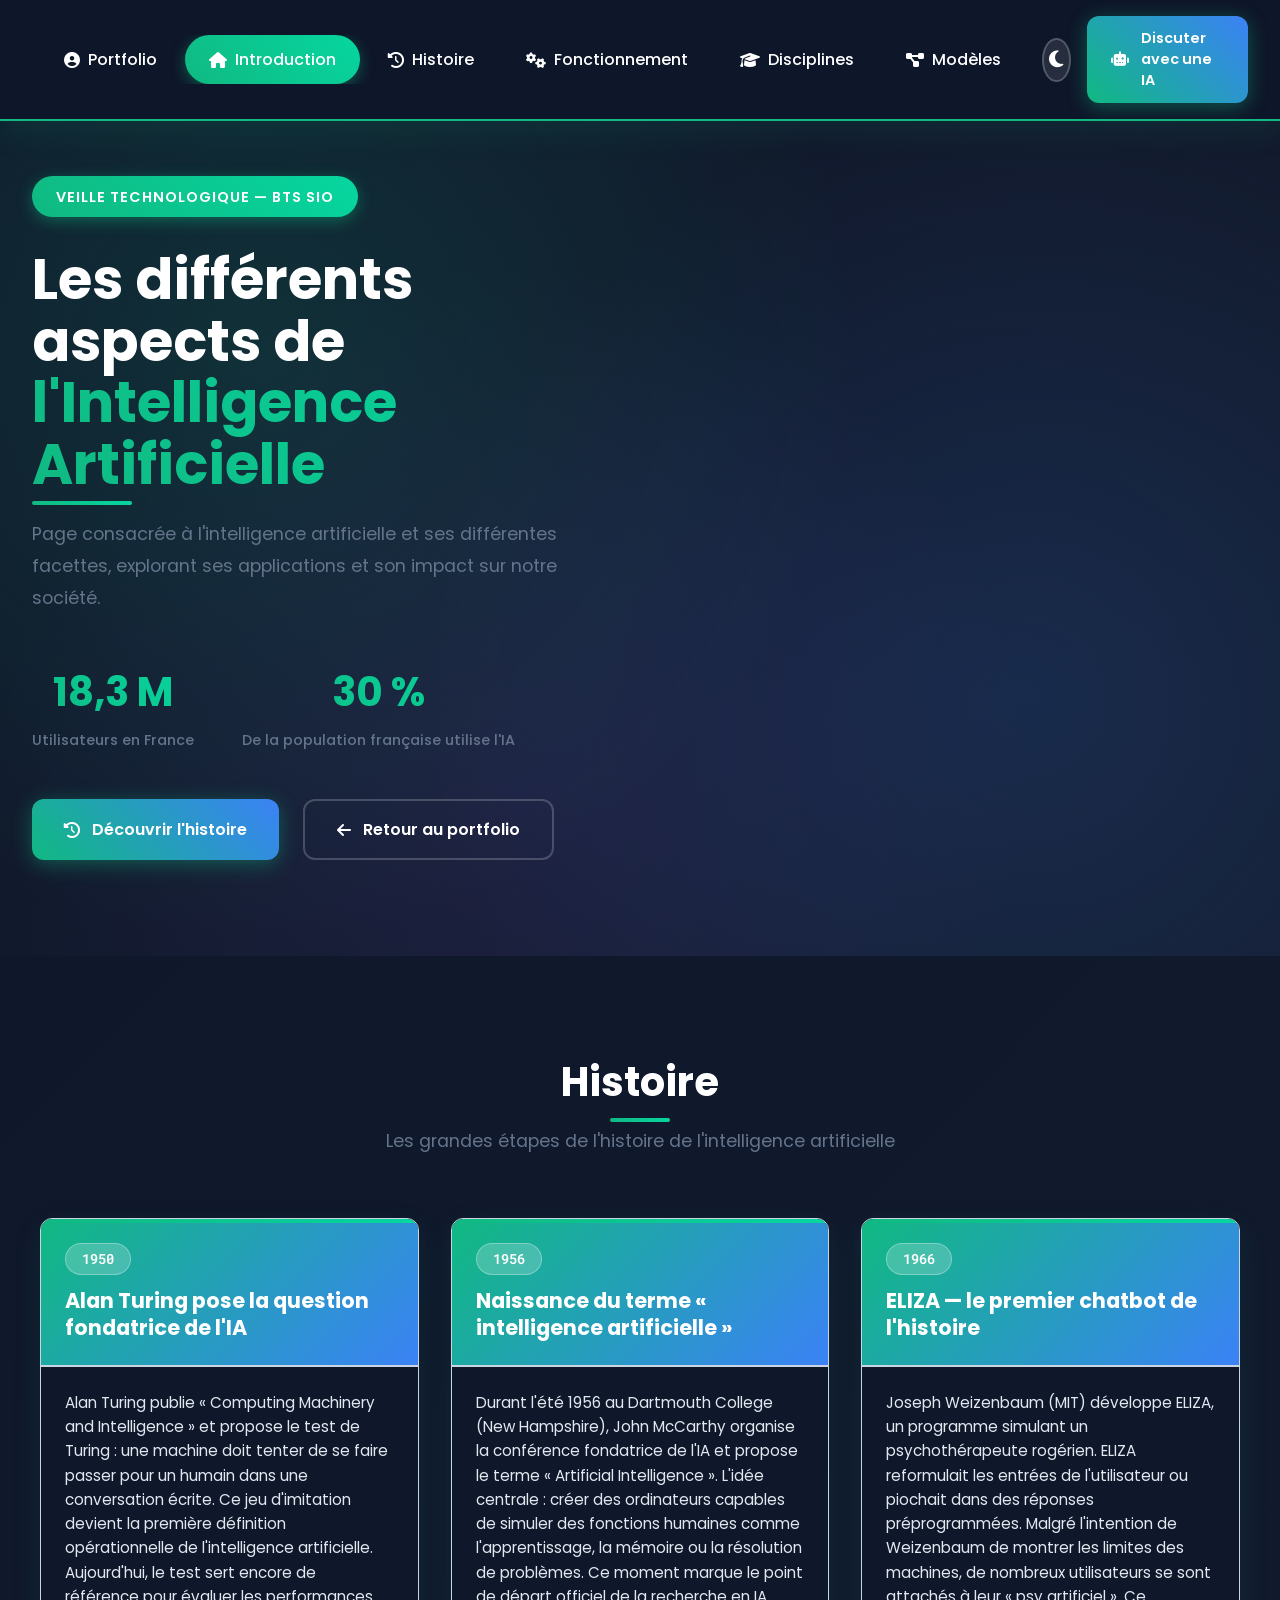
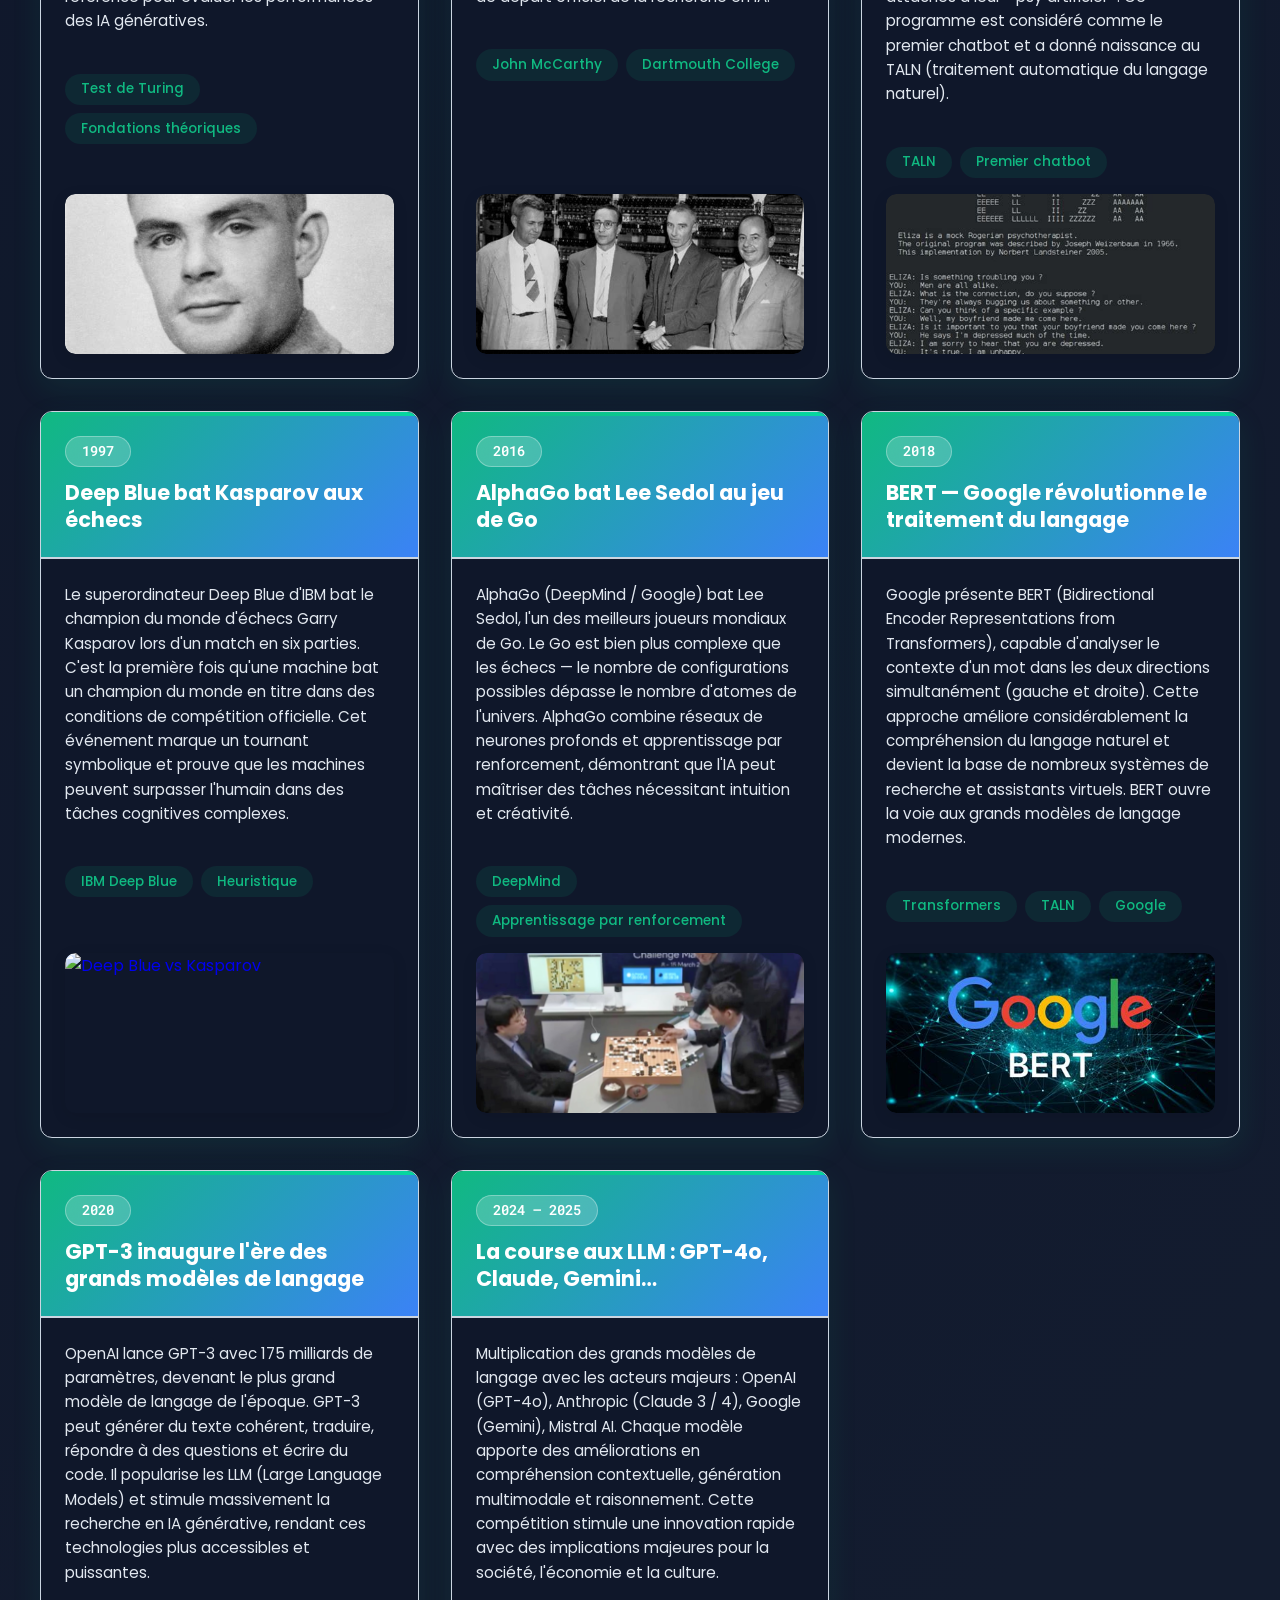
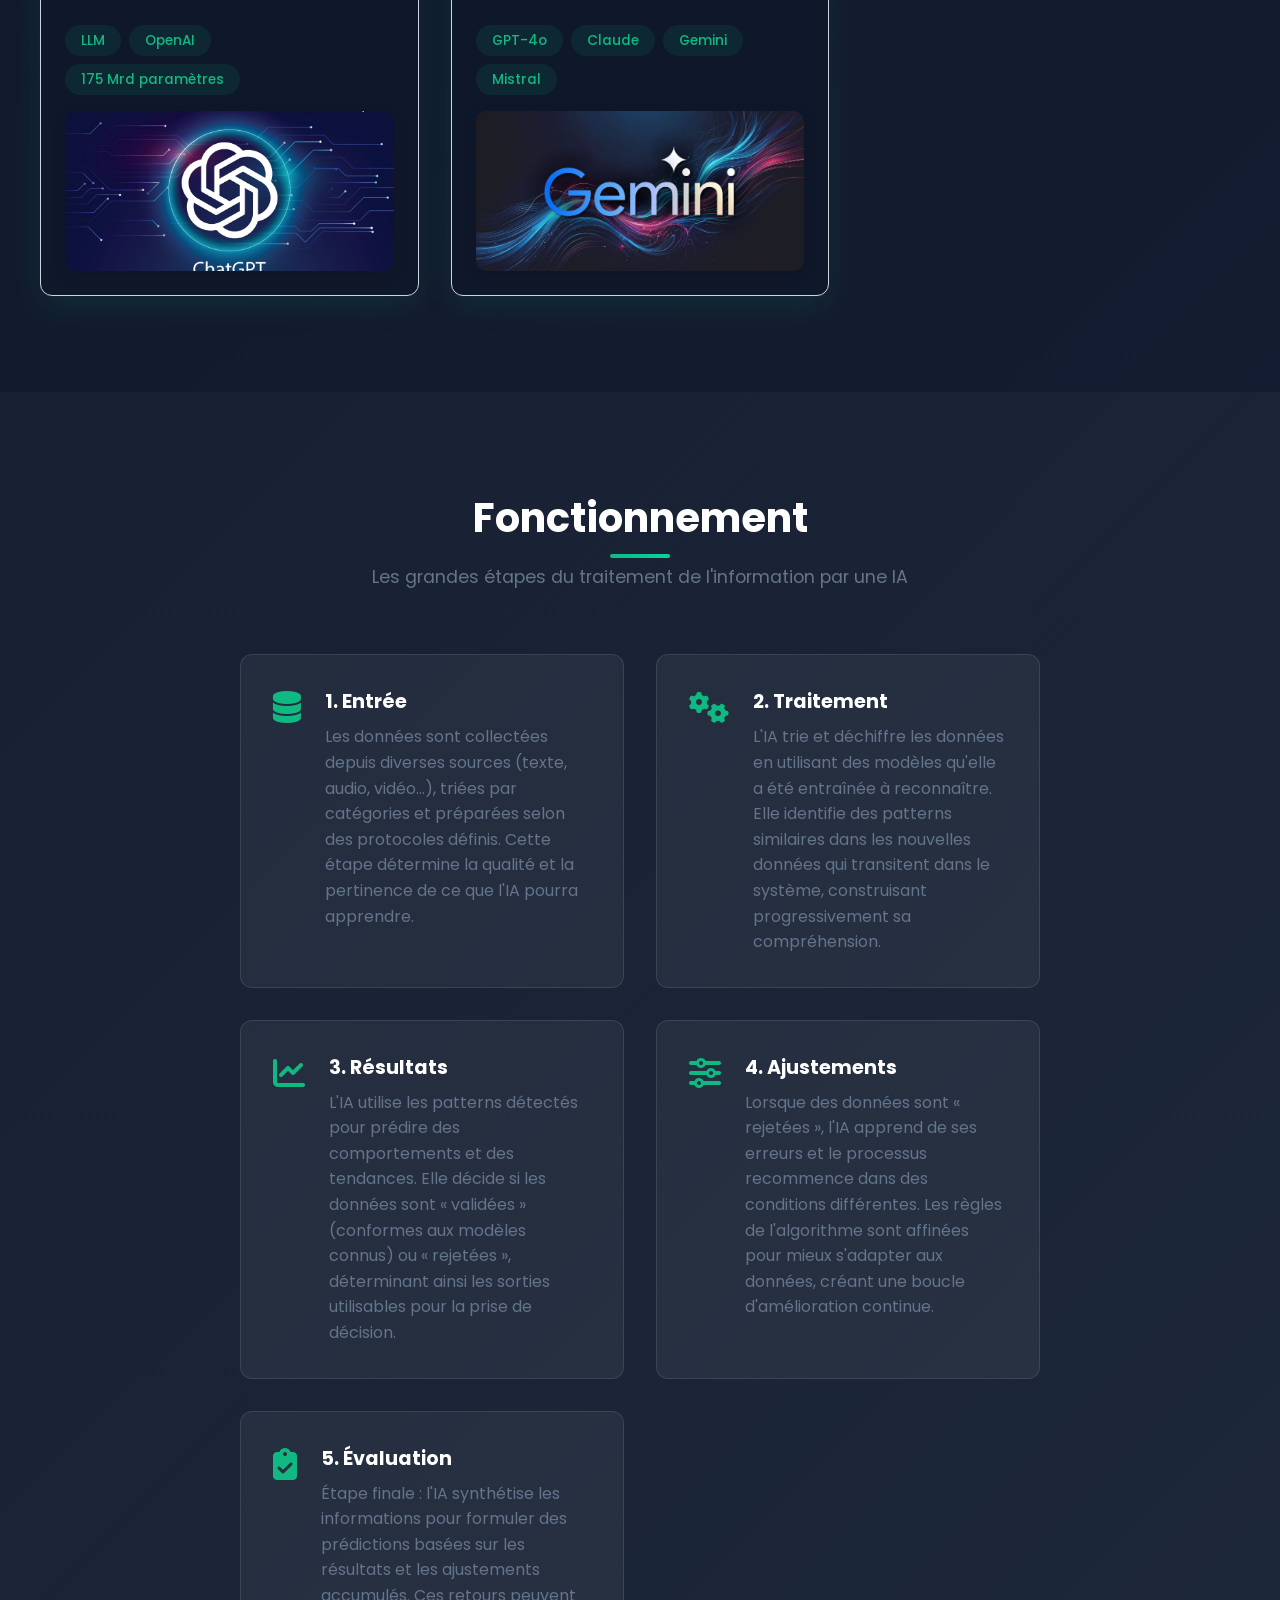
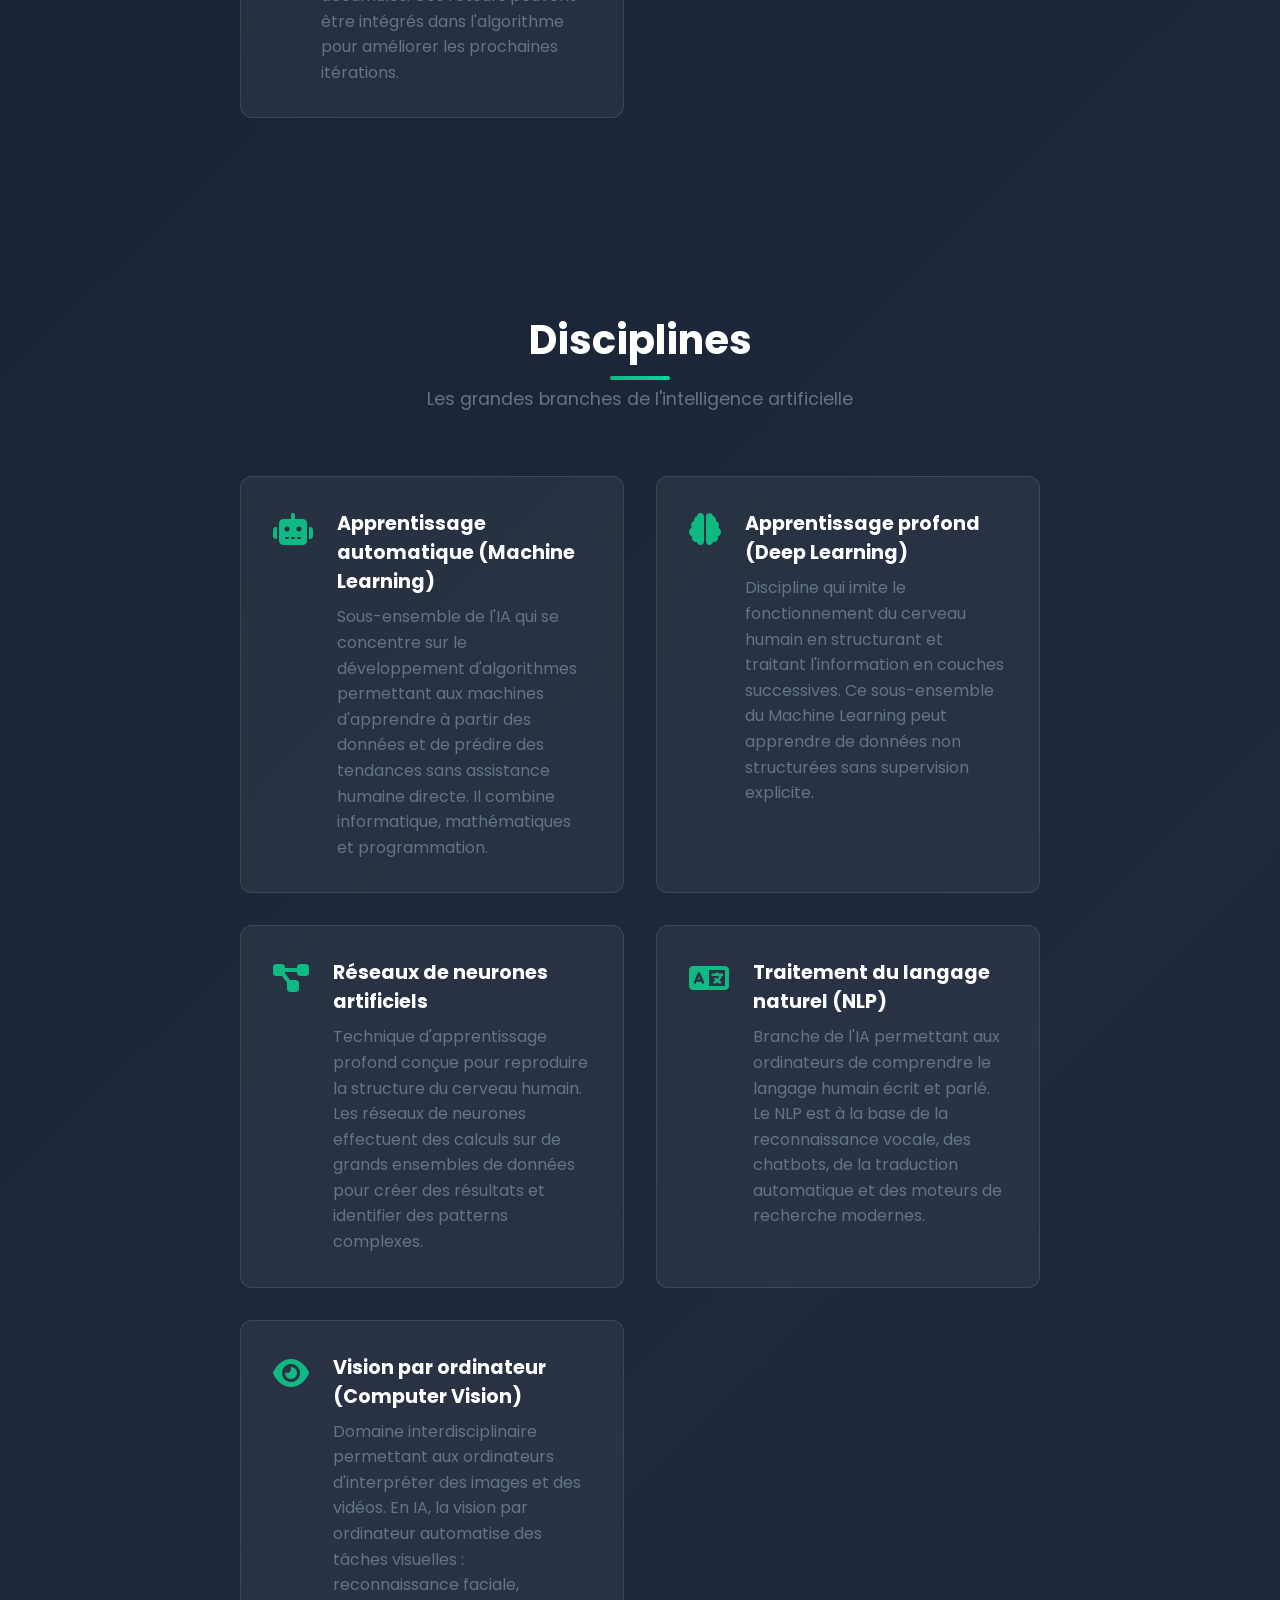
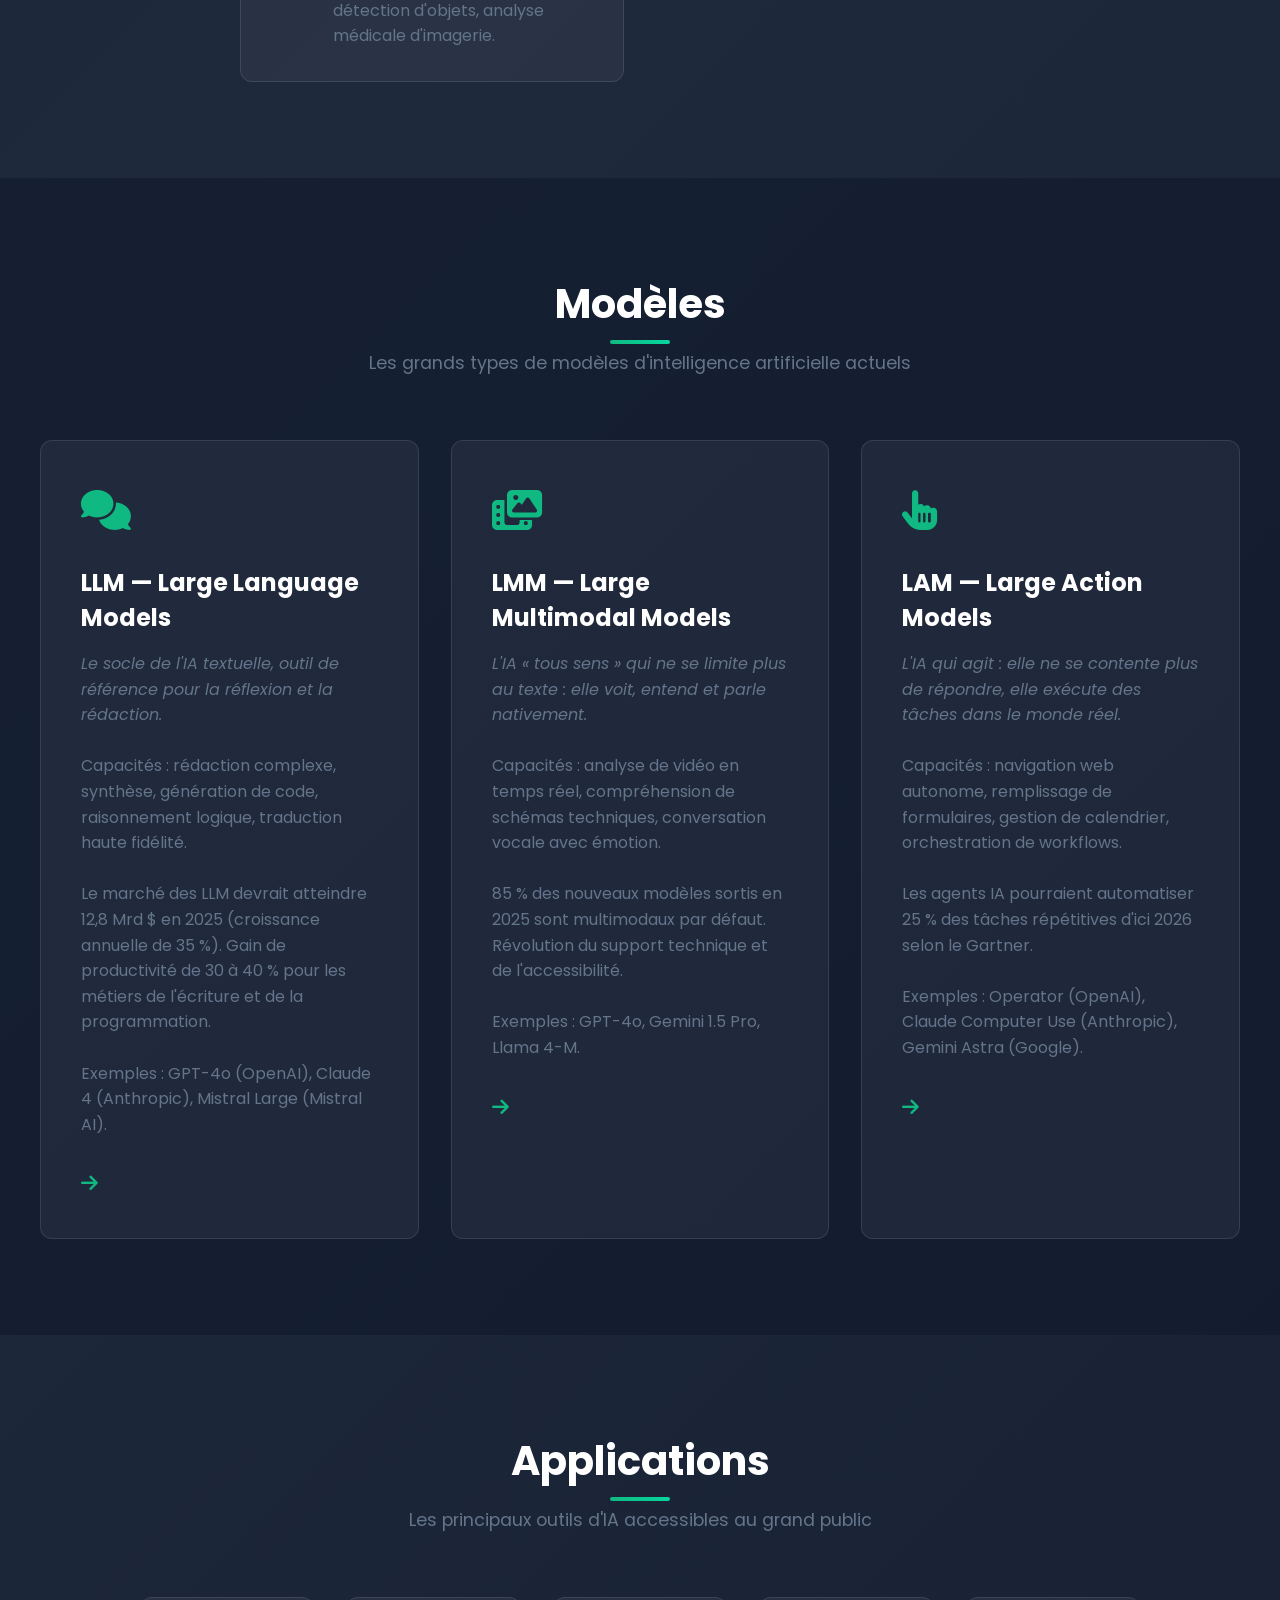
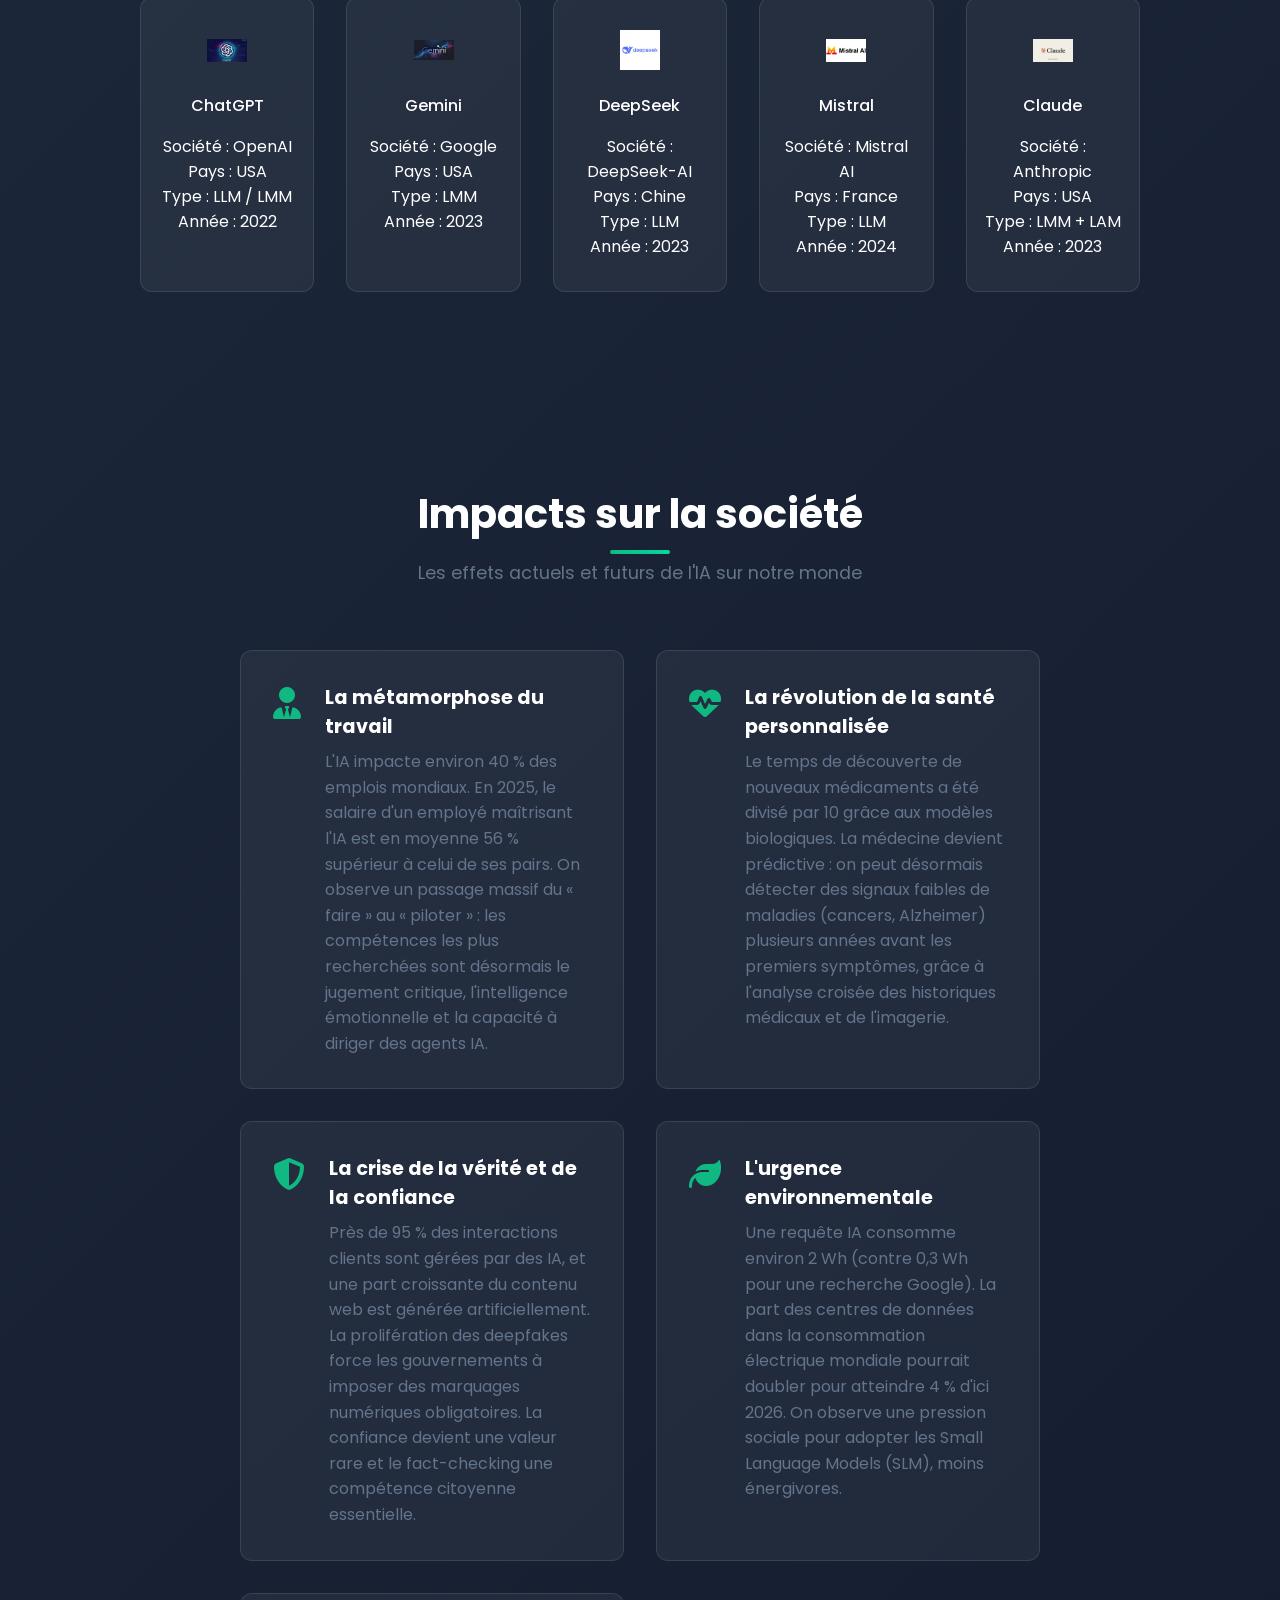
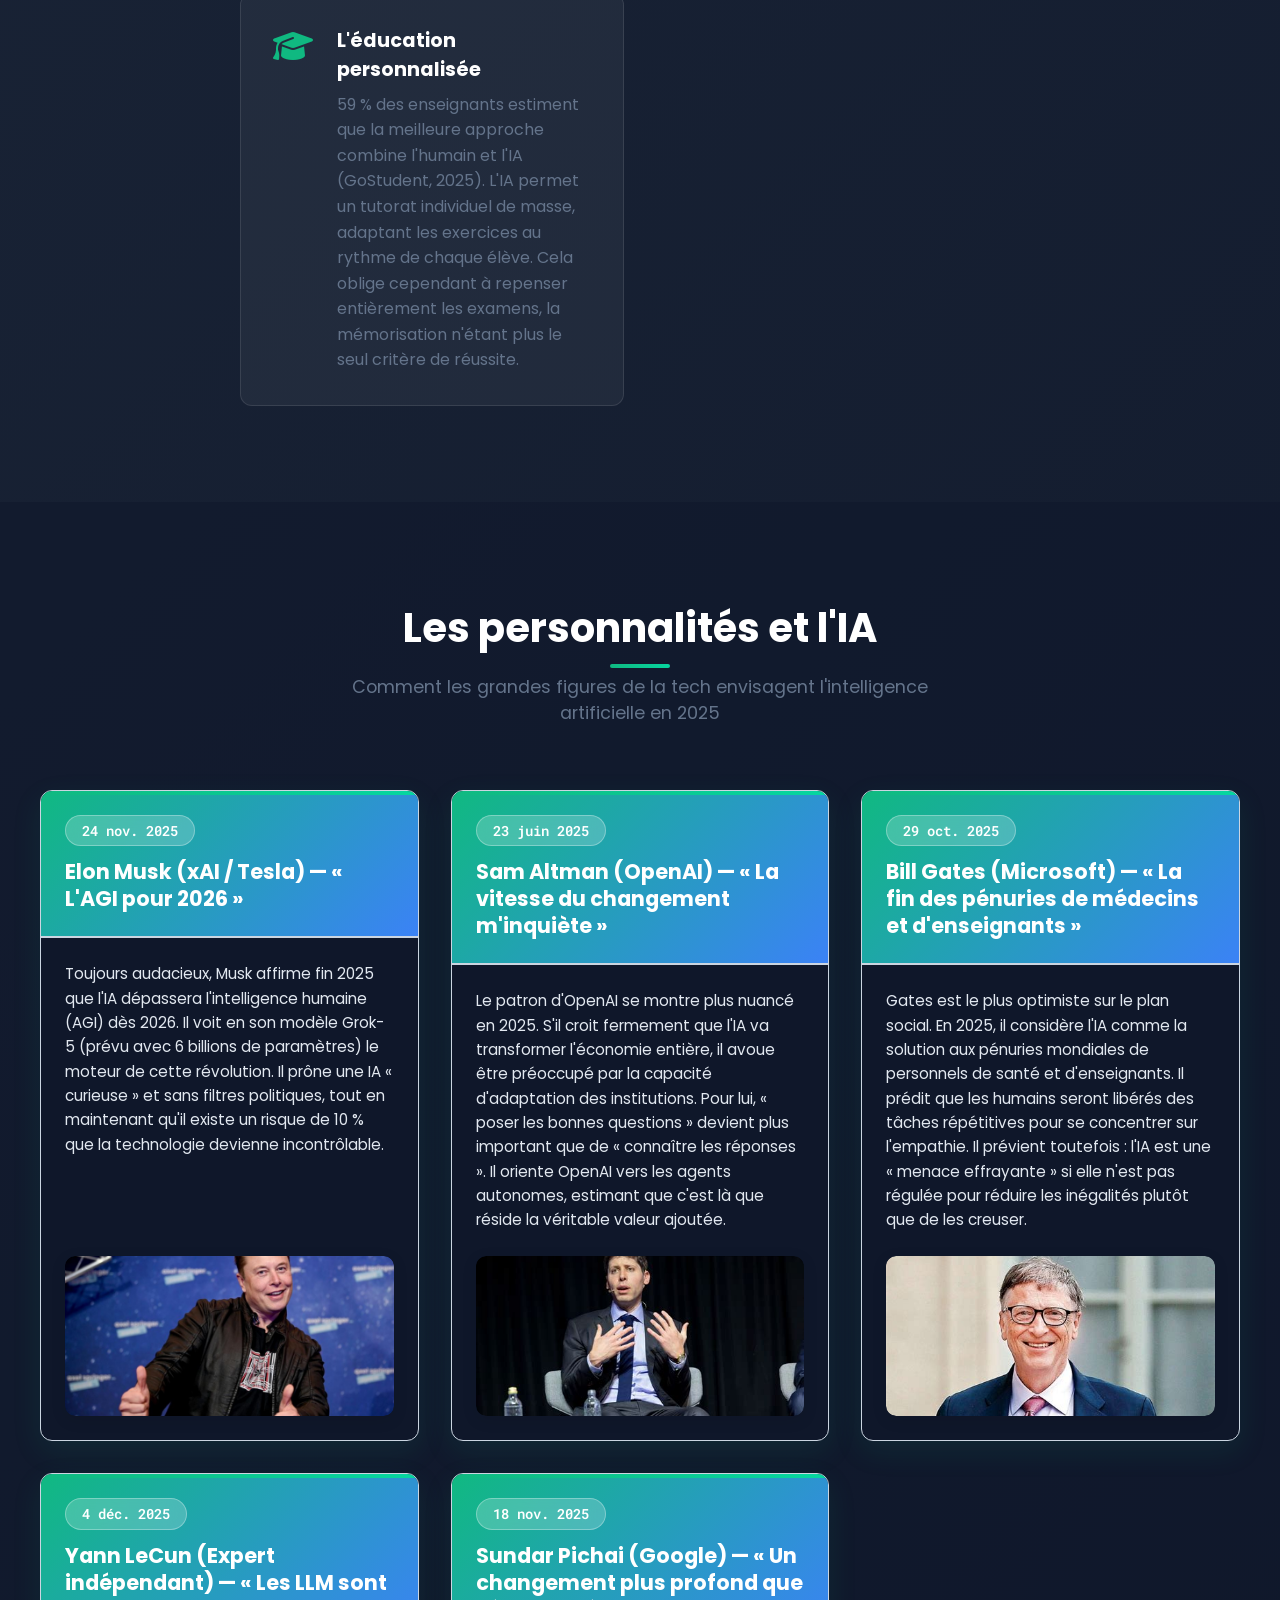
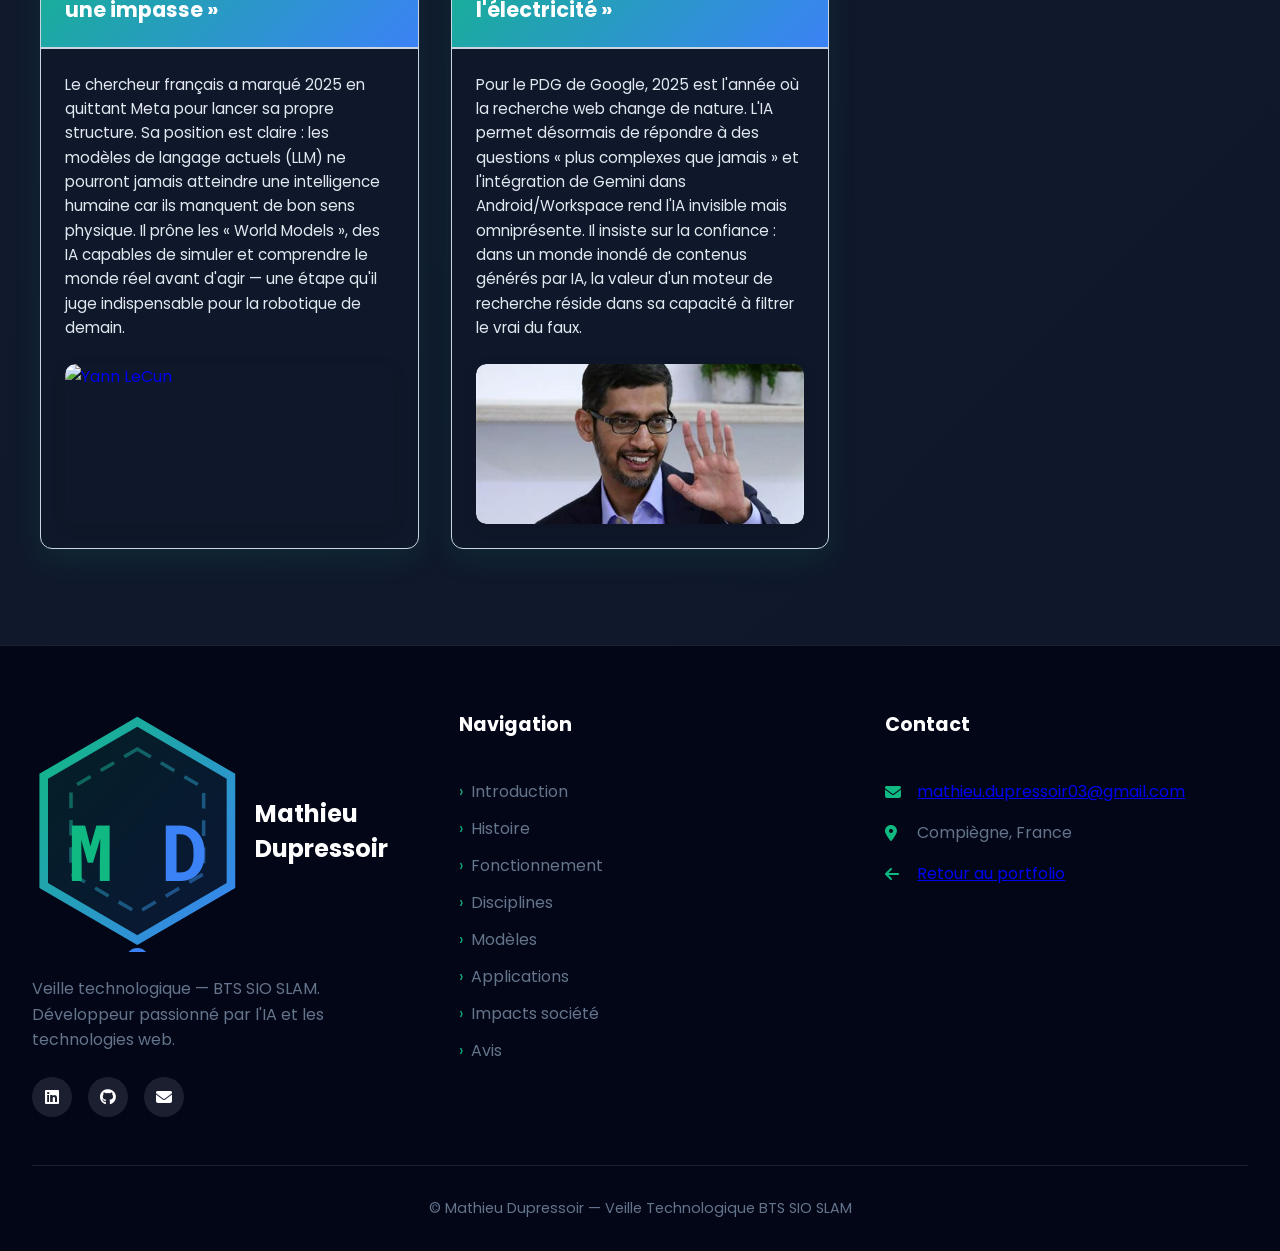
==== commit 28ff9b45: "Update Veille_technologique.html" ====
--- a/Veille_technologique/Veille_technologique.html
+++ b/Veille_technologique/Veille_technologique.html
@@ -3,25 +3,35 @@
 <head>
     <meta charset="UTF-8">
     <meta name="viewport" content="width=device-width, initial-scale=1.0">
-    <title>Portfolio Professionnel - Mathieu Dupressoir</title>
+    <title>Veille Technologique — Intelligence Artificielle | Mathieu Dupressoir</title>
     <link rel="stylesheet" href="style_ia.css">
     <link rel="stylesheet" href="https://cdnjs.cloudflare.com/ajax/libs/font-awesome/6.4.0/css/all.min.css">
     <link href="https://fonts.googleapis.com/css2?family=Poppins:wght@300;400;500;600;700&family=Roboto+Mono:wght@300;400;500&display=swap" rel="stylesheet">
 </head>
 <body>
-<!-- Navigation Professionnelle -->
+
+<!-- Navigation -->
 <nav class="navbar">
     <div class="nav-container">
-        <!-- Logo et marque -->
         <div class="nav-brand">
-            <div class="logo-wrapper">
-                <i class="fas fa-code logo-icon"></i>
-                <span class="logo-text">MD  </span>
-            </div>
-        </div>
-
-
-        <!-- Menu principal -->
+            <a href="../index.html" class="logo-wrapper" aria-label="Retour au portfolio">
+                <svg class="logo-svg" viewBox="0 0 54 62" xmlns="http://www.w3.org/2000/svg" aria-hidden="true">
+                    <defs>
+                        <linearGradient id="lg-nav" x1="0%" y1="0%" x2="100%" y2="100%">
+                            <stop offset="0%" stop-color="#10b981"/>
+                            <stop offset="100%" stop-color="#3b82f6"/>
+                        </linearGradient>
+                    </defs>
+                    <polygon points="27,3 51,17 51,45 27,59 3,45 3,17" fill="url(#lg-nav)" opacity="0.14"/>
+                    <polygon points="27,3 51,17 51,45 27,59 3,45 3,17" fill="none" stroke="url(#lg-nav)" stroke-width="2.2"/>
+                    <polygon points="27,10 44,20 44,42 27,52 10,42 10,20" fill="none" stroke="url(#lg-nav)" stroke-width="0.9" stroke-dasharray="4 3" opacity="0.5"/>
+                    <text x="15" y="36" font-family="'Roboto Mono',monospace" font-size="20" font-weight="700" fill="#10b981" text-anchor="middle" dominant-baseline="central">M</text>
+                    <text x="39" y="36" font-family="'Roboto Mono',monospace" font-size="20" font-weight="700" fill="#3b82f6" text-anchor="middle" dominant-baseline="central">D</text>
+                    <circle cx="27" cy="64" r="3" fill="#3b82f6"/>
+                </svg>
+            </a>
+        </div>
+
         <ul class="nav-menu">
             <li><a href="../index.html" class="nav-link">
                 <i class="fas fa-user-circle"></i>
@@ -39,11 +49,11 @@
                 <i class="fas fa-cogs"></i>
                 <span>Fonctionnement</span>
             </a></li>
-            <li><a href="#Disciplines" class="nav-link">
+            <li><a href="#disciplines" class="nav-link">
                 <i class="fas fa-graduation-cap"></i>
                 <span>Disciplines</span>
             </a></li>
-            <li><a href="#modèles" class="nav-link">
+            <li><a href="#modeles" class="nav-link">
                 <i class="fas fa-project-diagram"></i>
                 <span>Modèles</span>
             </a></li>
@@ -53,46 +63,52 @@
             </a></li>
             <li><a href="#impacts" class="nav-link">
                 <i class="fas fa-chart-line"></i>
-                <span>Impacts Société</span>
+                <span>Impacts</span>
             </a></li>
             <li><a href="#avis" class="nav-link">
                 <i class="fas fa-comments"></i>
                 <span>Avis</span>
             </a></li>
-
         </ul>
 
-        <!-- Actions supplémentaires -->
         <div class="nav-actions">
             <button class="theme-toggle" id="themeToggle" aria-label="Changer le thème">
                 <i class="fas fa-moon"></i>
             </button>
-            <a href="https://gemini.google.com/app" class="btn btn-primary btn-small">
-                <i class="fas fa-paper-plane"></i>
-                <span>Discuter avec IA</span>
+            <a href="https://gemini.google.com/app" target="_blank" rel="noopener" class="btn btn-primary btn-small">
+                <i class="fas fa-robot"></i>
+                <span>Discuter avec une IA</span>
             </a>
         </div>
 
-        <!-- Menu mobile -->
         <button class="menu-toggle" id="menuToggle" aria-label="Menu mobile">
             <i class="fas fa-bars"></i>
         </button>
     </div>
 </nav>
 
-<!-- Menu mobile (pour écrans petits) -->
+<!-- Menu mobile -->
 <div class="mobile-menu" id="mobileMenu">
     <div class="mobile-menu-header">
-        <div class="logo-wrapper">
-            <i class="fas fa-code logo-icon"></i>
-            <span class="logo-text">DUP-M</span>
-        </div>
+        <svg class="logo-svg" viewBox="0 0 54 62" xmlns="http://www.w3.org/2000/svg" aria-hidden="true">
+            <defs>
+                <linearGradient id="lg-mob" x1="0%" y1="0%" x2="100%" y2="100%">
+                    <stop offset="0%" stop-color="#10b981"/>
+                    <stop offset="100%" stop-color="#3b82f6"/>
+                </linearGradient>
+            </defs>
+            <polygon points="27,3 51,17 51,45 27,59 3,45 3,17" fill="url(#lg-mob)" opacity="0.14"/>
+            <polygon points="27,3 51,17 51,45 27,59 3,45 3,17" fill="none" stroke="url(#lg-mob)" stroke-width="2.2"/>
+            <polygon points="27,10 44,20 44,42 27,52 10,42 10,20" fill="none" stroke="url(#lg-mob)" stroke-width="0.9" stroke-dasharray="4 3" opacity="0.5"/>
+            <text x="15" y="36" font-family="'Roboto Mono',monospace" font-size="20" font-weight="700" fill="#10b981" text-anchor="middle" dominant-baseline="central">M</text>
+            <text x="39" y="36" font-family="'Roboto Mono',monospace" font-size="20" font-weight="700" fill="#3b82f6" text-anchor="middle" dominant-baseline="central">D</text>
+        </svg>
         <button class="menu-close" id="menuClose" aria-label="Fermer le menu">
             <i class="fas fa-times"></i>
         </button>
     </div>
     <ul class="mobile-nav-menu">
-       <li><a href="../Index.html" class="mobile-nav-link ">
+        <li><a href="../index.html" class="mobile-nav-link">
             <i class="fas fa-user-circle"></i>
             <span>Portfolio</span>
         </a></li>
@@ -108,11 +124,11 @@
             <i class="fas fa-cogs"></i>
             <span>Fonctionnement</span>
         </a></li>
-        <li><a href="#Disciplines" class="mobile-nav-link">
+        <li><a href="#disciplines" class="mobile-nav-link">
             <i class="fas fa-graduation-cap"></i>
             <span>Disciplines</span>
         </a></li>
-        <li><a href="#modèles" class="mobile-nav-link">
+        <li><a href="#modeles" class="mobile-nav-link">
             <i class="fas fa-project-diagram"></i>
             <span>Modèles</span>
         </a></li>
@@ -120,46 +136,43 @@
             <i class="fas fa-rocket"></i>
             <span>Applications</span>
         </a></li>
-        <li><a href="#impacts" class="nav-link">
+        <li><a href="#impacts" class="mobile-nav-link">
             <i class="fas fa-chart-line"></i>
-            <span>Impacts Société</span>
+            <span>Impacts</span>
         </a></li>
-        <li><a href="#avis" class="nav-link">
+        <li><a href="#avis" class="mobile-nav-link">
             <i class="fas fa-comments"></i>
             <span>Avis</span>
         </a></li>
     </ul>
     <div class="mobile-menu-footer">
-        <a href="#impacts" class="btn btn-primary btn-block">
-            <i class="fas fa-paper-plane"></i>
-            <span>Discuter avec IA</span>
+        <a href="https://gemini.google.com/app" target="_blank" rel="noopener" class="btn btn-primary btn-block">
+            <i class="fas fa-robot"></i>
+            <span>Discuter avec une IA</span>
         </a>
     </div>
-
-
 </div>
 
 <!-- Contenu principal -->
 <main class="main-content">
+
     <!-- Section Héros -->
     <section class="hero-section" id="introduction">
         <div class="hero-overlay"></div>
         <div class="hero-container">
             <div class="hero-content">
                 <div class="welcome-badge">
-                    <span class="badge-text">INTELLIGENCE ARTIFICIELLE</span>
+                    <span class="badge-text">VEILLE TECHNOLOGIQUE — BTS SIO</span>
                 </div>
 
                 <h1 class="hero-title">
-                    <span class="title-line">Les différents aspects de </span>
-                    <span class="title-line accent">Intélligence Artificielle</span>
+                    <span class="title-line">Les différents aspects de</span>
+                    <span class="title-line accent">l'Intelligence Artificielle</span>
                 </h1>
 
-
                 <p class="hero-description">
-                    Page consacré à l'intélligence artificielle et ses différentes
-                    facettes, explorant ses applications et son impact
-                    sur notre société.
+                    Page consacrée à l'intelligence artificielle et ses différentes
+                    facettes, explorant ses applications et son impact sur notre société.
                 </p>
 
                 <div class="hero-stats">
@@ -168,49 +181,50 @@
                         <div class="stat-label">Utilisateurs en France</div>
                     </div>
                     <div class="stat-item">
-                        <div class="stat-number">30%</div>
-                        <div class="stat-label">Population Française utilisant l'IA</div>
-                    </div>
-
+                        <div class="stat-number">30 %</div>
+                        <div class="stat-label">De la population française utilise l'IA</div>
+                    </div>
                 </div>
 
                 <div class="hero-actions">
                     <a href="#histoire" class="btn btn-primary">
-                        <i class="fas fa-graduation-cap"></i>
-                        <span>Histoire</span>
+                        <i class="fas fa-history"></i>
+                        <span>Découvrir l'histoire</span>
                     </a>
-
-                </div>
-            </div>
-
-
+                    <a href="../index.html" class="btn btn-secondary">
+                        <i class="fas fa-arrow-left"></i>
+                        <span>Retour au portfolio</span>
+                    </a>
+                </div>
+            </div>
         </div>
     </section>
 
-    <!-- Section Parcours -->
+    <!-- Section Histoire -->
     <section class="parcours-section" id="histoire">
         <div class="section-header">
             <h2 class="section-title">Histoire</h2>
-            <p class="section-subtitle">Les différentes étapes de l'histoire de l'intelligence Artificielle</p>
+            <p class="section-subtitle">Les grandes étapes de l'histoire de l'intelligence artificielle</p>
         </div>
 
         <div class="parcours-grid">
-            <!-- Carte 1 : Alan Turing -->
+
+            <!-- 1950 — Alan Turing -->
             <div class="parcours-card">
                 <div class="parcours-header">
                     <div class="parcours-year">1950</div>
-                    <h3 class="parcours-title">Alan Turing pose LA question qui fait entrer l'intelligence artificielle dans l'histoire</h3>
-                </div>
-                <div class="parcours-body">
-                    <p class="parcours-description">
-                        - Alan Turing : Créateur du test de Turing.<br>
-                        <br>
-                        - Test Turing : Jeu d'imitation où une machine doit tenter de se faire passer pour un humain dans une conversation.<br>
-                        <br>
-                        - Aujourd'hui : Le Test sert a évaluer les performances des IA génératives.
-                    </p>
-                    <div class="parcours-image-link">
-                        <a href="https://fr.wikipedia.org/wiki/Alan_Turing" target="_blank" class="image-link-wrapper">
+                    <h3 class="parcours-title">Alan Turing pose la question fondatrice de l'IA</h3>
+                </div>
+                <div class="parcours-body">
+                    <p class="parcours-description">
+                        Alan Turing publie « Computing Machinery and Intelligence » et propose le test de Turing : une machine doit tenter de se faire passer pour un humain dans une conversation écrite. Ce jeu d'imitation devient la première définition opérationnelle de l'intelligence artificielle. Aujourd'hui, le test sert encore de référence pour évaluer les performances des IA génératives.
+                    </p>
+                    <div class="parcours-skills">
+                        <span class="skill-tag">Test de Turing</span>
+                        <span class="skill-tag">Fondations théoriques</span>
+                    </div>
+                    <div class="parcours-image-link">
+                        <a href="https://fr.wikipedia.org/wiki/Alan_Turing" target="_blank" rel="noopener" class="image-link-wrapper">
                             <img src="/img/turing.jpg" alt="Alan Turing" class="parcours-img">
                             <div class="image-overlay">
                                 <i class="fas fa-external-link-alt"></i>
@@ -221,24 +235,22 @@
                 </div>
             </div>
 
-            <!-- Carte 2 : Naissance du terme IA -->
+            <!-- 1956 — Dartmouth -->
             <div class="parcours-card">
                 <div class="parcours-header">
                     <div class="parcours-year">1956</div>
-                    <h3 class="parcours-title">La naissance du terme « intelligence artificielle »</h3>
-                </div>
-                <div class="parcours-body">
-                    <p class="parcours-description">
-                        - Eté 1956 ( Dartmouth College, dans le New Hampshire): conférence fondatrice : la « Dartmouth Summer Research Project on Artificial Intelligence ». <br>
-                        <br>
-                        - John McCarthy (jeune chercheur visionnaire), propose le terme « intelligence artificielle » ou « Artificial Intelligence » (conférence en anglais).<br>
-                        <br>
-                        - Conférence : point de départ officiel de la recherche en IA.<br>
-                        <br>
-                        - Idée centrale des débats : créer des ordinateurs qui pourraient un jour simuler des fonctions humaines comme l’apprentissage, la mémoire ou la résolution de problèmes.
-                    </p>
-                    <div class="parcours-image-link">
-                        <a href="https://fr.wikipedia.org/wiki/Conf%C3%A9rence_de_Dartmouth" target="_blank" class="image-link-wrapper">
+                    <h3 class="parcours-title">Naissance du terme « intelligence artificielle »</h3>
+                </div>
+                <div class="parcours-body">
+                    <p class="parcours-description">
+                        Durant l'été 1956 au Dartmouth College (New Hampshire), John McCarthy organise la conférence fondatrice de l'IA et propose le terme « Artificial Intelligence ». L'idée centrale : créer des ordinateurs capables de simuler des fonctions humaines comme l'apprentissage, la mémoire ou la résolution de problèmes. Ce moment marque le point de départ officiel de la recherche en IA.
+                    </p>
+                    <div class="parcours-skills">
+                        <span class="skill-tag">John McCarthy</span>
+                        <span class="skill-tag">Dartmouth College</span>
+                    </div>
+                    <div class="parcours-image-link">
+                        <a href="https://fr.wikipedia.org/wiki/Conf%C3%A9rence_de_Dartmouth" target="_blank" rel="noopener" class="image-link-wrapper">
                             <img src="/img/dartmouth.jpg" alt="Conférence de Dartmouth" class="parcours-img">
                             <div class="image-overlay">
                                 <i class="fas fa-external-link-alt"></i>
@@ -249,24 +261,22 @@
                 </div>
             </div>
 
-            <!-- Carte 3 : ELIZA -->
+            <!-- 1966 — ELIZA -->
             <div class="parcours-card">
                 <div class="parcours-header">
                     <div class="parcours-year">1966</div>
-                    <h3 class="parcours-title">Naissance d’ELIZA, le premier chatbot de l’histoire (10 ans après)</h3>
-                </div>
-                <div class="parcours-body">
-                    <p class="parcours-description">
-                        - 1966 : Joseph Weizenbaum (chercheur au MIT) : développe ELIZA : programme capable de simuler une conversation avec un psychothérapeute rogerien.<br>
-                        <br>
-                        - ELIZA (fonctionnement) : plutôt que de les formuler à voix haute, l’utilisateur tapait ses problèmes à l’écrit avant de les envoyer à la machine.
-                        ELIZA reformulait alors son entrée, ou piochait dans une banque de réponses préprogrammées pour relancer la discussion. Le but de Weizenbaum avec son invention ? Montrer les limites de la machine. Problème ? Il a surtout mis en lumière celles des humains, puisque nombreux sont ceux qui se sont attachés à leur psy artificiel, pensant même qu’ils conversaient avec un véritable être humain, ou tout du moins, avec une machine réellement intelligente.<br>
-                        <br>
-                        - Aujourd’hui : le programme est considéré comme le premier chatbot de l’histoire, et qu’il a permis de prouver qu’un ordinateur pouvait interagir en langage naturel. Cela a d’ailleurs donné naissance à toute une branche de la recherche en IA : le traitement automatique du langage naturel (TALN).
-
-                        </p>
-                    <div class="parcours-image-link">
-                        <a href="https://fr.wikipedia.org/wiki/ELIZA" target="_blank" class="image-link-wrapper">
+                    <h3 class="parcours-title">ELIZA — le premier chatbot de l'histoire</h3>
+                </div>
+                <div class="parcours-body">
+                    <p class="parcours-description">
+                        Joseph Weizenbaum (MIT) développe ELIZA, un programme simulant un psychothérapeute rogérien. ELIZA reformulait les entrées de l'utilisateur ou piochait dans des réponses préprogrammées. Malgré l'intention de Weizenbaum de montrer les limites des machines, de nombreux utilisateurs se sont attachés à leur « psy artificiel ». Ce programme est considéré comme le premier chatbot et a donné naissance au TALN (traitement automatique du langage naturel).
+                    </p>
+                    <div class="parcours-skills">
+                        <span class="skill-tag">TALN</span>
+                        <span class="skill-tag">Premier chatbot</span>
+                    </div>
+                    <div class="parcours-image-link">
+                        <a href="https://fr.wikipedia.org/wiki/ELIZA" target="_blank" rel="noopener" class="image-link-wrapper">
                             <img src="/img/eliza.jpg" alt="ELIZA chatbot" class="parcours-img">
                             <div class="image-overlay">
                                 <i class="fas fa-external-link-alt"></i>
@@ -277,33 +287,23 @@
                 </div>
             </div>
 
-            <!-- Carte 4 : Hivers de l'IA -->
+            <!-- 1997 — Deep Blue -->
             <div class="parcours-card">
                 <div class="parcours-header">
                     <div class="parcours-year">1997</div>
-                    <h3 class="parcours-title">Deep Blue bat Kasparov : l’IA entre définitivement dans l’histoire lorsque le champion du monde est mis échec et mat par un superordinateur
-                    </h3>
-                </div>
-                <div class="parcours-body">
-                    <p class="parcours-description">
-                        - Pendant 10 ans : Passage à vide pour l’IA, avec des progrès limités et des attentes déçues (« hivers de l’IA »).<br>
-                        <br>
-                        - Dans les années 1990 : IBM travaille sur un supercalculateur spécialisé dans le jeu d'échec. <br>
-                        <br>
-                        - Objectif : La machine bat Kasparov (l’un des plus grands champions du monde d’échecs de tous les temps).<br>
-                        <br>
-                        - 1996: Première confrontation entre Deep Blue et Kasparov. Le champion l’emporte 4-2.<br>
-                        <br>
-                        - 1997 : revanche entre Deep Blue et Kasparov : la machine bat pour la première fois un champion du monde d’échecs en titre sur le score de : 3,5 à 2,5.<br>
-                        <br>
-                        - Comment Deep Blue a-t-il fait ? : Si le superordinateur n’a pas d’intuition, il a un véritable superpouvoir : une puissance de calcul phénoménale, qui lui permet d’analyser 200 millions de coups par seconde pour identifier la meilleure option.<br>
-                        <br>
-                        - Conclusion : l'humanité réalise alors que l’IA peut surpasser l’humain dans certaines tâches complexes. Ce match marque ainsi l’histoire de l’intelligence artificielle, et a inspiré de nombreux livres et films sur l’IA.
-
-                    </p>
-                    <div class="parcours-image-link">
-                         <a href="https://fr.wikipedia.org/wiki/Deep_Blue_(ordinateur)" target="_blank" class="image-link-wrapper">
-                            <img src="/img/deep-blue.jpg" alt="Deep Blue vs Kasparov" class="parcours-img">
+                    <h3 class="parcours-title">Deep Blue bat Kasparov aux échecs</h3>
+                </div>
+                <div class="parcours-body">
+                    <p class="parcours-description">
+                        Le superordinateur Deep Blue d'IBM bat le champion du monde d'échecs Garry Kasparov lors d'un match en six parties. C'est la première fois qu'une machine bat un champion du monde en titre dans des conditions de compétition officielle. Cet événement marque un tournant symbolique et prouve que les machines peuvent surpasser l'humain dans des tâches cognitives complexes.
+                    </p>
+                    <div class="parcours-skills">
+                        <span class="skill-tag">IBM Deep Blue</span>
+                        <span class="skill-tag">Heuristique</span>
+                    </div>
+                    <div class="parcours-image-link">
+                        <a href="https://fr.wikipedia.org/wiki/Deep_Blue" target="_blank" rel="noopener" class="image-link-wrapper">
+                            <img src="/img/deepblue.jpg" alt="Deep Blue vs Kasparov" class="parcours-img">
                             <div class="image-overlay">
                                 <i class="fas fa-external-link-alt"></i>
                                 <span>Deep Blue vs Kasparov</span>
@@ -313,109 +313,49 @@
                 </div>
             </div>
 
-            <!-- Carte 5 : Systèmes experts -->
-            <div class="parcours-card">
-                <div class="parcours-header">
-                    <div class="parcours-year">2006 </div>
-                    <h3 class="parcours-title"> L’IA renaît de ses cendres grâce à l’envolée du Big Data et au retour en force du Deep Learning</h3>
-                </div>
-                <div class="parcours-body">
-                    <p class="parcours-description">
-                        - 2006 : L’IA connaît une renaissance grâce à l’explosion des données numériques (Big Data) et aux avancées en apprentissage profond (Deep Learning).<br>
-                        <br>
-                        - Big Data : L’augmentation massive des données disponibles permet aux algorithmes d’apprentissage automatique de s’entraîner sur des ensembles de données plus vastes et diversifiés.<br>
-                        <br>
-                        - Deep Learning : Réseaux de neurones profonds capables d’apprendre des représentations hiérarchiques des données, améliorant considérablement les performances dans des domaines comme la vision par ordinateur et le traitement du langage naturel.<br>
-                        <br>
-                        - Conséquences : Cette période marque le début d’une nouvelle ère pour l’intelligence artificielle, avec des applications révolutionnaires dans divers secteurs, de la santé à la finance en passant par les transports.
-
-                    </p>
-                    <div class="parcours-image-link">
-                       <a href="https://fr.wikipedia.org/wiki/Apprentissage_profond" target="_blank" class="image-link-wrapper">
-                            <img src="/img/deep-learning.jpg" alt="Deep Learning" class="parcours-img">
-                            <div class="image-overlay">
-                                <i class="fas fa-external-link-alt"></i>
-                                <span>Découvrir le Deep Learning</span>
-                            </div>
-                        </a>
-                    </div>
-                </div>
-            </div>
-
-            <!-- Carte 6 : Deep Blue -->
-            <div class="parcours-card">
-                <div class="parcours-header">
-                    <div class="parcours-year">2012 </div>
-                    <h3 class="parcours-title">AlexNet fait un carton sur ImageNet grâce au Deep Learning</h3>
-                </div>
-                <div class="parcours-body">
-                    <p class="parcours-description">
-                         - Contexte : Concours annuel de reconnaissance d’images ImageNet (plus grand défi en vision par ordinateur).<br>
-                        <br>
-                        - 2012 : AlexNet (réseau de neurones convolutifs développé par Alex Krizhevsky, Ilya Sutskever et Geoffrey Hinton) remporte le concours ImageNet avec une marge significative, démontrant la puissance des réseaux de neurones convolutifs.<br>
-                        <br>
-                        - Impact : Cet événement déclenche la révolution de l'apprentissage profond et ouvre la voie aux avancées modernes en vision par ordinateur et traitement du langage.
-                    </p>
-                    <div class="parcours-image-link">
-                       <a href="https://fr.wikipedia.org/wiki/AlexNet" target="_blank" class="image-link-wrapper">
-                            <img src="/img/alexnet.jpg" alt="AlexNet" class="parcours-img">
-                            <div class="image-overlay">
-                                <i class="fas fa-external-link-alt"></i>
-                                <span>AlexNet révolution</span>
-                            </div>
-                        </a>
-                    </div>
-                </div>
-            </div>
-
-            <!-- Carte 7 : Apprentissage profond -->
+            <!-- 2016 — AlphaGo -->
             <div class="parcours-card">
                 <div class="parcours-header">
                     <div class="parcours-year">2016</div>
-                    <h3 class="parcours-title">AlphaGo bat Lee Sedol : l’IA domine dans un jeu que l’on pensait trop complexe pour elle</h3>
-                </div>
-                <div class="parcours-body">
-                    <p class="parcours-description">
-                        - 2016 : AlphaGo (programme développé par DeepMind, filiale de Google) bat Lee Sedol, l’un des meilleurs joueurs mondiaux de Go.<br>
-                        <br>
-                        - Importance : Le Go est un jeu de stratégie extrêmement complexe, avec un nombre de configurations possibles bien plus élevé que celui des échecs. La victoire d’AlphaGo marque une étape majeure dans le développement de l’intelligence artificielle.<br>
-                        <br>
-                        - Techniques utilisées : Combinaison de réseaux de neurones profonds et d’algorithmes d’apprentissage par renforcement.<br>
-                        <br>
-                        - Conséquences : Cette victoire démontre que l’IA peut maîtriser des tâches complexes nécessitant intuition et créativité, ouvrant la voie à de nouvelles applications dans divers domaines.
-                    </p>
-                    <div class="parcours-image-link">
-                         <a href="https://fr.wikipedia.org/wiki/AlphaGo" target="_blank" class="image-link-wrapper">
+                    <h3 class="parcours-title">AlphaGo bat Lee Sedol au jeu de Go</h3>
+                </div>
+                <div class="parcours-body">
+                    <p class="parcours-description">
+                        AlphaGo (DeepMind / Google) bat Lee Sedol, l'un des meilleurs joueurs mondiaux de Go. Le Go est bien plus complexe que les échecs — le nombre de configurations possibles dépasse le nombre d'atomes de l'univers. AlphaGo combine réseaux de neurones profonds et apprentissage par renforcement, démontrant que l'IA peut maîtriser des tâches nécessitant intuition et créativité.
+                    </p>
+                    <div class="parcours-skills">
+                        <span class="skill-tag">DeepMind</span>
+                        <span class="skill-tag">Apprentissage par renforcement</span>
+                    </div>
+                    <div class="parcours-image-link">
+                        <a href="https://fr.wikipedia.org/wiki/AlphaGo" target="_blank" rel="noopener" class="image-link-wrapper">
                             <img src="/img/alphago.jpg" alt="AlphaGo vs Lee Sedol" class="parcours-img">
                             <div class="image-overlay">
                                 <i class="fas fa-external-link-alt"></i>
                                 <span>AlphaGo vs Lee Sedol</span>
                             </div>
                         </a>
-
-                    </div>
-                </div>
-            </div>
-
-            <!-- Carte 8 : ChatGPT et l'IA générative -->
+                    </div>
+                </div>
+            </div>
+
+            <!-- 2018 — BERT -->
             <div class="parcours-card">
                 <div class="parcours-header">
                     <div class="parcours-year">2018</div>
-                    <h3 class="parcours-title">BERT : Google marque une nouvelle étape dans l’histoire de l’IA avec son modèle basé sur les Transformers</h3>
-                </div>
-                <div class="parcours-body">
-                    <p class="parcours-description">
-                        - 2018 : Google présente BERT (Bidirectional Encoder Representations from Transformers), un modèle de traitement du langage naturel basé sur l’architecture des Transformers.<br>
-                        <br>
-                        - Innovation : BERT est capable de comprendre le contexte des mots dans une phrase en analysant les deux directions (gauche et droite) simultanément, ce qui améliore considérablement la compréhension du langage.<br>
-                        <br>
-                        - Impact : BERT révolutionne les performances des modèles de langage, devenant la base de nombreux systèmes de recherche et d’assistants virtuels.<br>
-                        <br>
-                        - Conséquences : L’introduction de BERT marque une avancée majeure dans le traitement automatique du langage naturel, ouvrant la voie à des applications plus sophistiquées en IA.
-
-                    </p>
-                    <div class="parcours-image-link">
-                       <a href="https://fr.wikipedia.org/wiki/BERT_(mod%C3%A8le_de_langage)" target="_blank" class="image-link-wrapper">
+                    <h3 class="parcours-title">BERT — Google révolutionne le traitement du langage</h3>
+                </div>
+                <div class="parcours-body">
+                    <p class="parcours-description">
+                        Google présente BERT (Bidirectional Encoder Representations from Transformers), capable d'analyser le contexte d'un mot dans les deux directions simultanément (gauche et droite). Cette approche améliore considérablement la compréhension du langage naturel et devient la base de nombreux systèmes de recherche et assistants virtuels. BERT ouvre la voie aux grands modèles de langage modernes.
+                    </p>
+                    <div class="parcours-skills">
+                        <span class="skill-tag">Transformers</span>
+                        <span class="skill-tag">TALN</span>
+                        <span class="skill-tag">Google</span>
+                    </div>
+                    <div class="parcours-image-link">
+                        <a href="https://fr.wikipedia.org/wiki/BERT_(mod%C3%A8le_de_langage)" target="_blank" rel="noopener" class="image-link-wrapper">
                             <img src="/img/bert.jpg" alt="BERT modèle" class="parcours-img">
                             <div class="image-overlay">
                                 <i class="fas fa-external-link-alt"></i>
@@ -426,25 +366,23 @@
                 </div>
             </div>
 
-            <!-- Carte 8 : ChatGPT et l'IA générative -->
+            <!-- 2020 — GPT-3 -->
             <div class="parcours-card">
                 <div class="parcours-header">
                     <div class="parcours-year">2020</div>
-                    <h3 class="parcours-title">GPT-3 inaugure l’ère des grands modèles de langage (LLMs)</h3>
-                </div>
-                <div class="parcours-body">
-                    <p class="parcours-description">
-                        - 2020 : OpenAI lance GPT-3 (Generative Pre-trained Transformer 3), un modèle de langage avec 175 milliards de paramètres, devenant le plus grand modèle de langage à l’époque.<br>
-                        <br>
-                        - Capacités : GPT-3 peut générer du texte cohérent, traduire des langues, répondre à des questions, et même écrire du code, ouvrant la voie à une multitude d’applications.<br>
-                        <br>
-                        - Impact : GPT-3 popularise les grands modèles de langage (LLMs) et stimule la recherche dans le domaine de l’IA générative.<br>
-                        <br>
-                        - Conséquences : L’arrivée de GPT-3 marque un tournant dans l’histoire de l’intelligence artificielle, rendant les technologies basées sur le langage plus accessibles et puissantes.
-
-                    </p>
-                    <div class="parcours-image-link">
-                        <a href="https://openai.com/chatgpt" target="_blank" class="image-link-wrapper">
+                    <h3 class="parcours-title">GPT-3 inaugure l'ère des grands modèles de langage</h3>
+                </div>
+                <div class="parcours-body">
+                    <p class="parcours-description">
+                        OpenAI lance GPT-3 avec 175 milliards de paramètres, devenant le plus grand modèle de langage de l'époque. GPT-3 peut générer du texte cohérent, traduire, répondre à des questions et écrire du code. Il popularise les LLM (Large Language Models) et stimule massivement la recherche en IA générative, rendant ces technologies plus accessibles et puissantes.
+                    </p>
+                    <div class="parcours-skills">
+                        <span class="skill-tag">LLM</span>
+                        <span class="skill-tag">OpenAI</span>
+                        <span class="skill-tag">175 Mrd paramètres</span>
+                    </div>
+                    <div class="parcours-image-link">
+                        <a href="https://openai.com/chatgpt" target="_blank" rel="noopener" class="image-link-wrapper">
                             <img src="/img/chatgpt.jpg" alt="ChatGPT" class="parcours-img">
                             <div class="image-overlay">
                                 <i class="fas fa-external-link-alt"></i>
@@ -454,24 +392,25 @@
                     </div>
                 </div>
             </div>
-            <!-- Carte 8 : ChatGPT et l'IA générative -->
-            <div class="parcours-card">
-                <div class="parcours-header">
-                    <div class="parcours-year">2024-2025</div>
-                    <h3 class="parcours-title">La course aux LLMs est lancée : GPT-4o, Claude 3, Gemini… qui deviendra la meilleure IA générative de l’histoire ?</h3>
-                </div>
-                <div class="parcours-body">
-                    <p class="parcours-description">
-                        - 2024-2025 : Multiplication des grands modèles de langage (LLMs) avec des acteurs majeurs comme OpenAI (GPT-4o), Anthropic (Claude 3), et Google (Gemini).<br>
-                        <br>
-                        - Innovations : Chaque modèle apporte des améliorations en termes de compréhension contextuelle, de génération de texte, et d’intégration multimodale.<br>
-                        <br>
-                        - Impact : La compétition entre ces géants stimule l’innovation rapide dans le domaine de l’IA générative, rendant ces technologies plus accessibles et performantes.<br>
-                        <br>
-                        - Conséquences : Cette période marque une étape cruciale dans l’histoire de l’intelligence artificielle, avec des implications majeures pour la société, l’économie, et la culture.
-                    </p>
-                    <div class="parcours-image-link">
-                        <a href="https://gemini.google.com/app" target="_blank" class="image-link-wrapper">
+
+            <!-- 2024-2025 — Course LLM -->
+            <div class="parcours-card">
+                <div class="parcours-header">
+                    <div class="parcours-year">2024 – 2025</div>
+                    <h3 class="parcours-title">La course aux LLM : GPT-4o, Claude, Gemini…</h3>
+                </div>
+                <div class="parcours-body">
+                    <p class="parcours-description">
+                        Multiplication des grands modèles de langage avec les acteurs majeurs : OpenAI (GPT-4o), Anthropic (Claude 3 / 4), Google (Gemini), Mistral AI. Chaque modèle apporte des améliorations en compréhension contextuelle, génération multimodale et raisonnement. Cette compétition stimule une innovation rapide avec des implications majeures pour la société, l'économie et la culture.
+                    </p>
+                    <div class="parcours-skills">
+                        <span class="skill-tag">GPT-4o</span>
+                        <span class="skill-tag">Claude</span>
+                        <span class="skill-tag">Gemini</span>
+                        <span class="skill-tag">Mistral</span>
+                    </div>
+                    <div class="parcours-image-link">
+                        <a href="https://gemini.google.com/app" target="_blank" rel="noopener" class="image-link-wrapper">
                             <img src="/img/gemini.jpg" alt="Gemini IA" class="parcours-img">
                             <div class="image-overlay">
                                 <i class="fas fa-external-link-alt"></i>
@@ -481,401 +420,287 @@
                     </div>
                 </div>
             </div>
+
         </div>
     </section>
+
+    <!-- Section Fonctionnement -->
     <section class="contact-section" id="fonctionnement">
         <div class="section-header">
             <h2 class="section-title">Fonctionnement</h2>
-            <p class="section-subtitle">Les différentes étapes du fonctionnement de l'intelligence artificielle</p>
-        </div>
-
+            <p class="section-subtitle">Les grandes étapes du traitement de l'information par une IA</p>
+        </div>
         <div class="contact-container">
             <div class="contact-info">
                 <div class="contact-item">
                     <i class="fas fa-database"></i>
                     <div>
-                        <h3>Entrée : </h3>
-                        <p>Les données sont d'abord collectées à partir de diverses sources sous forme de texte, audio, vidéos et plus encore. Elles sont triées par catégories, comme celles qui peuvent être lues par les algorithmes et celles qui ne le peuvent pas. Vous créez ensuite le protocole et les critères selon lesquels les données seront traitées et utilisées pour des résultats spécifiques.</p>
+                        <h3>1. Entrée</h3>
+                        <p>Les données sont collectées depuis diverses sources (texte, audio, vidéo…), triées par catégories et préparées selon des protocoles définis. Cette étape détermine la qualité et la pertinence de ce que l'IA pourra apprendre.</p>
                     </div>
                 </div>
                 <div class="contact-item">
                     <i class="fas fa-cogs"></i>
                     <div>
-                        <h3>Traitement :</h3>
-                        <p>Une fois les données rassemblées et saisies, l'étape suivante consiste à permettre à l'IA de décider quoi en faire.
-                            L'IA trie et déchiffre les données en utilisant des modèles qu'elle a été programmée à apprendre jusqu'à ce qu'elle reconnaisse des modèles similaires dans les données qui sont filtrées dans le système.</p>
+                        <h3>2. Traitement</h3>
+                        <p>L'IA trie et déchiffre les données en utilisant des modèles qu'elle a été entraînée à reconnaître. Elle identifie des patterns similaires dans les nouvelles données qui transitent dans le système, construisant progressivement sa compréhension.</p>
                     </div>
                 </div>
                 <div class="contact-item">
                     <i class="fas fa-chart-line"></i>
                     <div>
-                        <h3>Résultats :</h3>
-                        <p>Après l'étape de traitement, l'IA peut utiliser ces modèles complexes pour prédire les résultats concernant le comportement des clients et les tendances du marché.
-                            À cette étape, l'IA est programmée pour décider si des données spécifiques sont « validées » ou « rejetées » — en d'autres termes, correspondent-elles aux modèles précédents ? Cela détermine les résultats qui peuvent être utilisés pour prendre des décisions.</p>
+                        <h3>3. Résultats</h3>
+                        <p>L'IA utilise les patterns détectés pour prédire des comportements et des tendances. Elle décide si les données sont « validées » (conformes aux modèles connus) ou « rejetées », déterminant ainsi les sorties utilisables pour la prise de décision.</p>
                     </div>
                 </div>
                 <div class="contact-item">
                     <i class="fas fa-sliders-h"></i>
                     <div>
-                        <h3>Ajustements :</h3>
-                        <p>Lorsque des ensembles de données sont considérés comme « rejetés », l'IA apprend de cette erreur, et le processus est répété à nouveau dans des conditions différentes. Il se peut que les règles de l'algorithme doivent être ajustées pour s'adapter à l'ensemble de données en question ou que l'algorithme nécessite une légère modification.
-                            À cette étape, vous pourriez revenir à l'étape des résultats pour mieux vous aligner sur les conditions de l'ensemble de données actuel.</p>
+                        <h3>4. Ajustements</h3>
+                        <p>Lorsque des données sont « rejetées », l'IA apprend de ses erreurs et le processus recommence dans des conditions différentes. Les règles de l'algorithme sont affinées pour mieux s'adapter aux données, créant une boucle d'amélioration continue.</p>
                     </div>
                 </div>
                 <div class="contact-item">
                     <i class="fas fa-clipboard-check"></i>
                     <div>
-                        <h3>Évaluations :</h3>
-                        <p>La dernière étape pour l'IA qui accomplit une tâche assignée est l'évaluation. Ici, la technologie d'IA synthétise les informations obtenues à partir de l'ensemble de données pour faire des prédictions basées sur les résultats et les ajustements. Les retours générés par les ajustements peuvent être incorporés dans l'algorithme avant d'aller plus loin.</p>
-                    </div>
-                </div>
-
+                        <h3>5. Évaluation</h3>
+                        <p>Étape finale : l'IA synthétise les informations pour formuler des prédictions basées sur les résultats et les ajustements accumulés. Ces retours peuvent être intégrés dans l'algorithme pour améliorer les prochaines itérations.</p>
+                    </div>
+                </div>
             </div>
         </div>
     </section>
-    <section class="contact-section" id="Disciplines">
+
+    <!-- Section Disciplines -->
+    <!-- Note : l'ancre est maintenant #disciplines (minuscules) pour cohérence -->
+    <section class="contact-section" id="disciplines">
         <div class="section-header">
             <h2 class="section-title">Disciplines</h2>
-            <p class="section-subtitle">Les différentes disciplines de l'intelligence artificielle</p>
-        </div>
-
+            <p class="section-subtitle">Les grandes branches de l'intelligence artificielle</p>
+        </div>
         <div class="contact-container">
             <div class="contact-info">
                 <div class="contact-item">
                     <i class="fas fa-robot"></i>
                     <div>
-                        <h3>Apprentissage automatique :</h3>
-                        <p>Machine learning est un sous-ensemble de l'IA qui intègre l'informatique, les mathématiques et la programmation. L'apprentissage automatique se concentre sur le développement d'algorithmes qui aident les machines à apprendre à partir des données et à prédire des tendances sans assistance humaine.</p>
+                        <h3>Apprentissage automatique (Machine Learning)</h3>
+                        <p>Sous-ensemble de l'IA qui se concentre sur le développement d'algorithmes permettant aux machines d'apprendre à partir des données et de prédire des tendances sans assistance humaine directe. Il combine informatique, mathématiques et programmation.</p>
                     </div>
                 </div>
                 <div class="contact-item">
                     <i class="fas fa-brain"></i>
                     <div>
-                        <h3>Apprentissage profond :</h3>
-                        <p>Deep learning est une discipline de l'IA qui imite le cerveau humain en apprenant de sa façon de structurer et de traiter l'information pour prendre des décisions. Ce sous-ensemble de l'apprentissage automatique peut apprendre à partir de données non structurées sans supervision, plutôt que d'être programmé pour effectuer une tâche spécifique.</p>
+                        <h3>Apprentissage profond (Deep Learning)</h3>
+                        <p>Discipline qui imite le fonctionnement du cerveau humain en structurant et traitant l'information en couches successives. Ce sous-ensemble du Machine Learning peut apprendre de données non structurées sans supervision explicite.</p>
                     </div>
                 </div>
                 <div class="contact-item">
                     <i class="fas fa-project-diagram"></i>
                     <div>
-                        <h3>Réseaux neuronaux :</h3>
-                        <p> Un réseau neuronal est une technique d'apprentissage profond conçue pour ressembler à la structure du cerveau humain. Les réseaux neuronaux effectuent des calculs et créent des résultats sur de grands ensembles de données.</p>
+                        <h3>Réseaux de neurones artificiels</h3>
+                        <p>Technique d'apprentissage profond conçue pour reproduire la structure du cerveau humain. Les réseaux de neurones effectuent des calculs sur de grands ensembles de données pour créer des résultats et identifier des patterns complexes.</p>
                     </div>
                 </div>
                 <div class="contact-item">
                     <i class="fas fa-language"></i>
                     <div>
-                        <h3>Traitement du langage naturel :</h3>
-                        <p>Natural language processing (NLP) est une IA qui permet aux ordinateurs de comprendre le langage humain parlé et écrit. Le NLP permet la reconnaissance vocale et textuelle sur les appareils.</p>
+                        <h3>Traitement du langage naturel (NLP)</h3>
+                        <p>Branche de l'IA permettant aux ordinateurs de comprendre le langage humain écrit et parlé. Le NLP est à la base de la reconnaissance vocale, des chatbots, de la traduction automatique et des moteurs de recherche modernes.</p>
                     </div>
                 </div>
                 <div class="contact-item">
                     <i class="fas fa-eye"></i>
                     <div>
-                        <h3>Vision par ordinateur :</h3>
-                        <p>La vision par ordinateur est un domaine interdisciplinaire qui se concentre sur la façon dont les ordinateurs peuvent comprendre les images et les vidéos. Dans l'IA, la vision par ordinateur permet d'automatiser les activités que le système visuel humain effectue habituellement.</p>
-                    </div>
-                </div>
-
+                        <h3>Vision par ordinateur (Computer Vision)</h3>
+                        <p>Domaine interdisciplinaire permettant aux ordinateurs d'interpréter des images et des vidéos. En IA, la vision par ordinateur automatise des tâches visuelles : reconnaissance faciale, détection d'objets, analyse médicale d'imagerie.</p>
+                    </div>
+                </div>
             </div>
         </div>
     </section>
 
-    <!-- Section Accès Rapide -->
-    <section class="quick-access" id="modèles">
+    <!-- Section Modèles -->
+    <section class="quick-access" id="modeles">
         <div class="section-header">
             <h2 class="section-title">Modèles</h2>
-            <p class="section-subtitle">Découvrez Les différents modèles d'intelligence artificielle</p>
+            <p class="section-subtitle">Les grands types de modèles d'intelligence artificielle actuels</p>
         </div>
 
         <div class="access-grid">
-            <a href="https://fr.wikipedia.org/wiki/Grand_mod%C3%A8le_de_langage" class="access-card">
-                <h3 class="card-title">LLM : Large Language Models</h3>
-
+            <a href="https://fr.wikipedia.org/wiki/Grand_mod%C3%A8le_de_langage" target="_blank" rel="noopener" class="access-card">
+                <div class="card-icon"><i class="fas fa-comments"></i></div>
+                <h3 class="card-title">LLM — Large Language Models</h3>
                 <p class="card-description">
-                    <i>Le socle de l'IA textuelle, devenu l'outil de référence pour la réflexion et la rédaction. </i> <br>
-                    <br>
-                    Capacités : Rédaction complexe, synthèse de documents, génération de code informatique, raisonnement logique et traduction haute fidélité.<br>
-                    <br>
-                    Chiffres clés : Le marché des LLM devrait atteindre 12,8 milliards $ en 2025 (croissance annuelle de 35%).<br>
-                    <br>
-                    Impact : Gain de productivité de 30 % à 40 % pour les métiers de l'écriture et de la programmation.<br>
-                    <br>
-                    Exemples : GPT-5 (OpenAI), Claude 3.5/4 (Anthropic), Mistral Large 3 (Mistral AI).
+                    <em>Le socle de l'IA textuelle, outil de référence pour la réflexion et la rédaction.</em><br><br>
+                    Capacités : rédaction complexe, synthèse, génération de code, raisonnement logique, traduction haute fidélité.<br><br>
+                    Le marché des LLM devrait atteindre 12,8 Mrd $ en 2025 (croissance annuelle de 35 %). Gain de productivité de 30 à 40 % pour les métiers de l'écriture et de la programmation.<br><br>
+                    Exemples : GPT-4o (OpenAI), Claude 4 (Anthropic), Mistral Large (Mistral AI).
                 </p>
-                <div class="card-arrow">
-                    <i class="fas fa-arrow-right"></i>
-                </div>
+                <div class="card-arrow"><i class="fas fa-arrow-right"></i></div>
             </a>
 
-            <a href="https://research.aimultiple.com/large-multimodal-models/" class="access-card">
-                <h3 class="card-title">LMM : Large Multimodal Models</h3>
-
+            <a href="https://research.aimultiple.com/large-multimodal-models/" target="_blank" rel="noopener" class="access-card">
+                <div class="card-icon"><i class="fas fa-photo-video"></i></div>
+                <h3 class="card-title">LMM — Large Multimodal Models</h3>
                 <p class="card-description">
-                    <i>L'IA "tous sens" qui ne se limite plus au texte mais voit, entend et parle nativement. </i> <br>
-                    <br>
-                    Capacités : Analyser une vidéo en temps réel pour en faire un résumé, comprendre des schémas techniques à partir d'une photo, discuter vocalement avec émotion.<br>
-                    <br>
-                    Chiffres clés : 85 % des nouveaux modèles sortis en 2025 sont multimodaux par défaut.<br>
-                    <br>
-                    Impact : Révolution du support technique (analyse visuelle des pannes) et de l'accessibilité (description du monde pour les malvoyants).<br>
-                    <br>
+                    <em>L'IA « tous sens » qui ne se limite plus au texte : elle voit, entend et parle nativement.</em><br><br>
+                    Capacités : analyse de vidéo en temps réel, compréhension de schémas techniques, conversation vocale avec émotion.<br><br>
+                    85 % des nouveaux modèles sortis en 2025 sont multimodaux par défaut. Révolution du support technique et de l'accessibilité.<br><br>
                     Exemples : GPT-4o, Gemini 1.5 Pro, Llama 4-M.
                 </p>
-                <div class="card-arrow">
-                    <i class="fas fa-arrow-right"></i>
-                </div>
+                <div class="card-arrow"><i class="fas fa-arrow-right"></i></div>
             </a>
-            <a href="https://www.datacamp.com/fr/blog/large-action-models" class="access-card">
-                <h3 class="card-title">LAM : Large Action Models</h3>
-
+
+            <a href="https://www.datacamp.com/fr/blog/large-action-models" target="_blank" rel="noopener" class="access-card">
+                <div class="card-icon"><i class="fas fa-hand-pointer"></i></div>
+                <h3 class="card-title">LAM — Large Action Models</h3>
                 <p class="card-description">
-                    <i>Le passage de la discussion à l'action. C'est le cerveau des "Agents IA". </i> <br>
-                    <br>
-                    Capacités : Naviguer de manière autonome sur des logiciels (Excel, SAP, CRM), remplir des formulaires, réserver des voyages et coordonner plusieurs outils pour finaliser une tâche.<br>
-                    <br>
-                    Chiffres clés : 41 % des entreprises prévoient d'investir dans des agents IA autonomes en 2025.<br>
-                    <br>
-                    Impact : Automatisation des "tâches administratives invisibles", réduisant de 60 % le temps passé sur les processus métiers répétitifs.<br>
-                    <br>
-                    Exemples : Operator (OpenAI), Claude Computer Use, Rabbit OS.
+                    <em>L'IA qui agit : elle ne se contente plus de répondre, elle exécute des tâches dans le monde réel.</em><br><br>
+                    Capacités : navigation web autonome, remplissage de formulaires, gestion de calendrier, orchestration de workflows.<br><br>
+                    Les agents IA pourraient automatiser 25 % des tâches répétitives d'ici 2026 selon le Gartner.<br><br>
+                    Exemples : Operator (OpenAI), Claude Computer Use (Anthropic), Gemini Astra (Google).
                 </p>
-                <div class="card-arrow">
-                    <i class="fas fa-arrow-right"></i>
-                </div>
+                <div class="card-arrow"><i class="fas fa-arrow-right"></i></div>
             </a>
-            <a href="https://www.ibm.com/fr-fr/think/topics/small-language-models" class="access-card">
-
-                <h3 class="card-title">SLM : Small Language Models</h3>
-
-                <p class="card-description">
-                    <i>La tendance "Small is the new Big" : des modèles légers, rapides et locaux. </i> <br>
-                    <br>
-                    Capacités : Tourner sans connexion internet sur un smartphone ou un PC, traiter des données sensibles en interne sans passer par le Cloud.<br>
-                    <br>
-                    Chiffres clés : Consomment jusqu'à 100 fois moins d'énergie qu'un LLM géant pour des tâches simples.<br>
-                    <br>
-                    Impact : Démocratisation de l'IA dans les smartphones et garantie de la souveraineté des données pour les entreprises.<br>
-                    <br>
-                    Exemples : Phi-4 (Microsoft), Gemma 3 (Google), Mistral NeMo.
-                </p>
-                <div class="card-arrow">
-                    <i class="fas fa-arrow-right"></i>
-                </div>
-            </a>
-            <a href="https://www.ibm.com/fr-fr/think/topics/vision-language-models" class="access-card">
-                <h3 class="card-title">LVM : Large Vision Models</h3>
-
-                <p class="card-description">
-                    <i>L'œil expert, spécialisé dans l'analyse de l'image fixe ou animée. </i> <br>
-                    <br>
-                    Capacités : Diagnostic médical ultra-précis (radiologies), contrôle qualité industriel à grande vitesse, et surveillance environnementale (détection de feux de forêt par satellite).<br>
-                    <br>
-                    Chiffres clés : Marché estimé à 45 milliards $ en 2025.<br>
-                    <br>
-                    Impact : Réduction des erreurs de diagnostic médical de 15 % à 20 % et optimisation des chaînes de production.<br>
-                    <br>
-                    Exemples : DINOv2 (Meta), Segment Anything (SAM), AlphaFold 3 (pour la structure des protéines).
-                </p>
-                <div class="card-arrow">
-                    <i class="fas fa-arrow-right"></i>
-                </div>
-            </a>
-
         </div>
     </section>
 
-    <!-- Section Compétences -->
+    <!-- Section Applications -->
     <section class="tech-stack" id="applications">
         <div class="section-header">
-            <h2 class="section-title">Applications </h2>
-            <p class="section-subtitle">Les différentes Intelligence Artificielle</p>
+            <h2 class="section-title">Applications</h2>
+            <p class="section-subtitle">Les principaux outils d'IA accessibles au grand public</p>
         </div>
 
         <div class="tech-grid">
             <div class="tech-item">
-                <a href="https://openai.com/chatgpt" target="_blank" rel="noopener noreferrer">
-                    <img src="/img/gpt.jpg" alt="ChatGPT logo" class="logo-small">
+                <a href="https://chatgpt.com" target="_blank" rel="noopener" aria-label="ChatGPT">
+                    <img src="/img/chatgpt.jpg" alt="ChatGPT" class="logo-small">
                 </a>
-                    <span>ChatGPT</span>
-                <p> Société : OpenAI <br>
-                    <br>
-                    Pays : USA <br>
-                    <br>
-                    Type : LLM + LAM <br>
-                    <br>
-                    Année : 2015
-
+                <span>ChatGPT</span>
+                <p>Société : OpenAI<br>Pays : USA<br>Type : LLM / LMM<br>Année : 2022</p>
             </div>
             <div class="tech-item">
-                <a href="https://gemini.google.com/app" target="_blank" rel="noopener noreferrer">
-                    <img src="/img/gemini_logo.jpg" alt="ChatGPT logo" class="logo-small">
+                <a href="https://gemini.google.com/app" target="_blank" rel="noopener" aria-label="Gemini">
+                    <img src="/img/gemini.jpg" alt="Gemini" class="logo-small">
                 </a>
                 <span>Gemini</span>
-                <p> Société : Google <br>
-                    <br>
-                    Pays : USA <br>
-                    <br>
-                    Type : LMM <br>
-                    <br>
-                    Année : 2024
-
+                <p>Société : Google<br>Pays : USA<br>Type : LMM<br>Année : 2023</p>
             </div>
             <div class="tech-item">
-                <a href="https://chat.deepseek.com/" target="_blank" rel="noopener noreferrer">
-                    <img src="/img/deepseek.jpg" alt="ChatGPT logo" class="logo-small">
+                <a href="https://www.deepseek.com" target="_blank" rel="noopener" aria-label="DeepSeek">
+                    <img src="/img/deepseek.jpg" alt="DeepSeek" class="logo-small">
                 </a>
-                <span>Deepseek</span>
-                <p> Société : DeepSeek-AI <br>
-                    <br>
-                    Pays : Chine <br>
-                    <br>
-                    Type : LLM <br>
-                    <br>
-                    Année : 2023
-                </p>
-
-
-            </div>
-
+                <span>DeepSeek</span>
+                <p>Société : DeepSeek-AI<br>Pays : Chine<br>Type : LLM<br>Année : 2023</p>
+            </div>
             <div class="tech-item">
-                <a href="https://chat.mistral.ai/chat" target="_blank" rel="noopener noreferrer">
-                    <img src="/img/mistral.jpg" alt="ChatGPT logo" class="logo-small">
+                <a href="https://chat.mistral.ai/chat" target="_blank" rel="noopener" aria-label="Mistral">
+                    <img src="/img/mistral.jpg" alt="Mistral" class="logo-small">
                 </a>
                 <span>Mistral</span>
-                <p> Société : Mistral AI <br>
-                    <br>
-                    Pays : France <br>
-                    <br>
-                    Type : LLM <br>
-                    <br>
-                    Année : 2024
-                </p>
-
+                <p>Société : Mistral AI<br>Pays : France<br>Type : LLM<br>Année : 2024</p>
             </div>
             <div class="tech-item">
-                <a href="https://claude.ai/new" target="_blank" rel="noopener noreferrer">
-                    <img src="/img/claude.jpg" alt="ChatGPT logo" class="logo-small">
+                <a href="https://claude.ai/new" target="_blank" rel="noopener" aria-label="Claude">
+                    <img src="/img/claude.jpg" alt="Claude" class="logo-small">
                 </a>
                 <span>Claude</span>
-                <p> Société : Anthropic <br>
-                    <br>
-                    Pays : USA <br>
-                    <br>
-                    Type : LMM + LAM <br>
-                    <br>
-                    Année : 2023
-                </p>
-
-
-            </div>
-
+                <p>Société : Anthropic<br>Pays : USA<br>Type : LMM + LAM<br>Année : 2023</p>
+            </div>
         </div>
     </section>
 
-    <!-- Section Contact -->
+    <!-- Section Impacts -->
     <section class="contact-section" id="impacts">
         <div class="section-header">
             <h2 class="section-title">Impacts sur la société</h2>
-            <p class="section-subtitle">Les différents impacts sur notre société actuelle et future</p>
-        </div>
-
+            <p class="section-subtitle">Les effets actuels et futurs de l'IA sur notre monde</p>
+        </div>
         <div class="contact-container">
             <div class="contact-info">
                 <div class="contact-item">
                     <i class="fas fa-user-tie"></i>
                     <div>
-                        <h3>La métamorphose du travail et des compétences</h3>
-                        <p>Chiffre clé : L'IA impacte environ 40 % des emplois mondiaux. En 2025, le salaire d'un employé maîtrisant l'IA est en moyenne 56 % supérieur à celui de ses pairs. <br>
-                            <br>
-                            Impact : On observe un passage massif du "faire" au "piloter". Les compétences les plus recherchées ne sont plus techniques, mais liées au jugement critique, à l'intelligence émotionnelle et à la capacité à diriger des agents IA.</p>
+                        <h3>La métamorphose du travail</h3>
+                        <p>L'IA impacte environ 40 % des emplois mondiaux. En 2025, le salaire d'un employé maîtrisant l'IA est en moyenne 56 % supérieur à celui de ses pairs. On observe un passage massif du « faire » au « piloter » : les compétences les plus recherchées sont désormais le jugement critique, l'intelligence émotionnelle et la capacité à diriger des agents IA.</p>
                     </div>
                 </div>
                 <div class="contact-item">
                     <i class="fas fa-heartbeat"></i>
                     <div>
                         <h3>La révolution de la santé personnalisée</h3>
-                        <p>Chiffre clé : Le temps de découverte de nouveaux médicaments a été divisé par 10 grâce aux modèles biologiques. <br>
-                            <br>
-                            Impact : La médecine devient prédictive : on peut désormais détecter des signaux faibles de maladies (cancers, Alzheimer) plusieurs années avant l'apparition des premiers symptômes grâce à l'analyse croisée des historiques médicaux et de l'imagerie.</p>
+                        <p>Le temps de découverte de nouveaux médicaments a été divisé par 10 grâce aux modèles biologiques. La médecine devient prédictive : on peut désormais détecter des signaux faibles de maladies (cancers, Alzheimer) plusieurs années avant les premiers symptômes, grâce à l'analyse croisée des historiques médicaux et de l'imagerie.</p>
                     </div>
                 </div>
                 <div class="contact-item">
                     <i class="fas fa-shield-alt"></i>
                     <div>
                         <h3>La crise de la vérité et de la confiance</h3>
-                        <p>Chiffre clé : Près de 95 % des interactions clients sont gérées par des IA, et une part croissante du contenu web est générée artificiellement. <br>
-                            <br>
-                            Impact : La prolifération des deepfakes et de la désinformation automatisée force les gouvernements à imposer des marquages numériques obligatoires (filigranes IA). La confiance devient une valeur rare et le "fact-checking" une compétence de survie citoyenne.</p>
+                        <p>Près de 95 % des interactions clients sont gérées par des IA, et une part croissante du contenu web est générée artificiellement. La prolifération des deepfakes force les gouvernements à imposer des marquages numériques obligatoires. La confiance devient une valeur rare et le fact-checking une compétence citoyenne essentielle.</p>
                     </div>
                 </div>
                 <div class="contact-item">
                     <i class="fas fa-leaf"></i>
                     <div>
-                        <h3>L'urgence environnementale de l'IA</h3>
-                        <p>Chiffre clé : Une requête IA consomme environ 2 Wh (contre 0,3 Wh pour une recherche Google). La part des centres de données dans la consommation électrique mondiale pourrait doubler pour atteindre 4 % d'ici 2026. <br>
-                            <br>
-                            Impact : On assiste à une pression sociale et réglementaire pour passer aux Small Language Models (SLM), moins gourmands, et à une relocalisation des serveurs dans des zones où l'énergie est décarbonée.</p>
+                        <h3>L'urgence environnementale</h3>
+                        <p>Une requête IA consomme environ 2 Wh (contre 0,3 Wh pour une recherche Google). La part des centres de données dans la consommation électrique mondiale pourrait doubler pour atteindre 4 % d'ici 2026. On observe une pression sociale pour adopter les Small Language Models (SLM), moins énergivores.</p>
                     </div>
                 </div>
                 <div class="contact-item">
                     <i class="fas fa-graduation-cap"></i>
                     <div>
-                        <h3>L'éducation à l'heure de la personnalisation</h3>
-                        <p>Chiffre clé : 59 % des enseignants estiment que la meilleure approche combine l'humain et l'IA (donnée GoStudent 2025). <br>
-                            <br>
-                            Impact : L'IA permet un tutorat individuel de masse. Chaque élève peut avoir un assistant qui adapte les exercices à son rythme et à son mode de compréhension. En revanche, cela oblige à repenser totalement les examens, la mémorisation n'étant plus le critère principal de réussite..</p>
-                    </div>
-                </div>
-
+                        <h3>L'éducation personnalisée</h3>
+                        <p>59 % des enseignants estiment que la meilleure approche combine l'humain et l'IA (GoStudent, 2025). L'IA permet un tutorat individuel de masse, adaptant les exercices au rythme de chaque élève. Cela oblige cependant à repenser entièrement les examens, la mémorisation n'étant plus le seul critère de réussite.</p>
+                    </div>
+                </div>
             </div>
         </div>
     </section>
+
+    <!-- Section Avis des personnalités -->
     <section class="parcours-section" id="avis">
         <div class="section-header">
-            <h2 class="section-title">Les personnalités et l'Intelligence Artificielle</h2>
-            <p class="section-subtitle">Les impacts des personnalités sur l'IA</p>
+            <h2 class="section-title">Les personnalités et l'IA</h2>
+            <p class="section-subtitle">Comment les grandes figures de la tech envisagent l'intelligence artificielle en 2025</p>
         </div>
 
         <div class="parcours-grid">
-            <!-- Carte 1 : Elon Musk -->
+
+            <!-- Elon Musk -->
             <div class="parcours-card">
                 <div class="parcours-header">
                     <div class="parcours-year">24 nov. 2025</div>
-                    <h3 class="parcours-title">Elon Musk (xAI / Tesla) : "L'AGI pour 2026"</h3>
-                </div>
-                <div class="parcours-body">
-                    <p class="parcours-description">
-                        - Son avis : Toujours aussi audacieux, Musk a ajusté ses prédictions fin 2025. Il affirme désormais que l'IA dépassera l'intelligence humaine (AGI) dès 2026. Il voit en son modèle Grok-5 (prévu avec 6 billions de paramètres) le moteur de cette révolution.<br>
-                        <br>
-                        - Son impact : Il pousse pour une IA "curieuse" et sans filtres politiques, tout en maintenant qu'il existe un risque de 10 % que la technologie devienne incontrôlable.<br>
-                     </p>
-                    <div class="parcours-image-link">
-                        <a href="https://www.lebigdata.fr/elon-musk-predit-la-premiere-agi-pour-2026-mais-vient-de-perdre-sa-credibilite" target="_blank" class="image-link-wrapper">
+                    <h3 class="parcours-title">Elon Musk (xAI / Tesla) — « L'AGI pour 2026 »</h3>
+                </div>
+                <div class="parcours-body">
+                    <p class="parcours-description">
+                        Toujours audacieux, Musk affirme fin 2025 que l'IA dépassera l'intelligence humaine (AGI) dès 2026. Il voit en son modèle Grok-5 (prévu avec 6 billions de paramètres) le moteur de cette révolution. Il prône une IA « curieuse » et sans filtres politiques, tout en maintenant qu'il existe un risque de 10 % que la technologie devienne incontrôlable.
+                    </p>
+                    <div class="parcours-image-link">
+                        <a href="https://www.lebigdata.fr/elon-musk-predit-la-premiere-agi-pour-2026-mais-vient-de-perdre-sa-credibilite" target="_blank" rel="noopener" class="image-link-wrapper">
                             <img src="/img/musk.jpg" alt="Elon Musk" class="parcours-img">
                             <div class="image-overlay">
                                 <i class="fas fa-external-link-alt"></i>
-                                <span>En savoir plus sur Elon Musk et l'IA</span>
-                            </div>
-                        </a>
-                    </div>
-                </div>
-            </div>
-
-            <!-- Carte 2 : Sam Altman -->
+                                <span>Elon Musk et l'IA</span>
+                            </div>
+                        </a>
+                    </div>
+                </div>
+            </div>
+
+            <!-- Sam Altman -->
             <div class="parcours-card">
                 <div class="parcours-header">
                     <div class="parcours-year">23 juin 2025</div>
-                    <h3 class="parcours-title">Sam Altman (OpenAI) : "La vitesse du changement m'inquiète"</h3>
-                </div>
-                <div class="parcours-body">
-                    <p class="parcours-description">
-                        - Son avis : Le patron d'OpenAI se montre plus nuancé en 2025. S'il croit fermement que l'IA va transformer l'économie entière, il avoue être préoccupé par la capacité d'adaptation des institutions. Pour lui, "poser les bonnes questions" devient plus important que de "connaître les réponses".<br>
-                        <br>
-                        - Son impact : Il oriente OpenAI vers les agents autonomes (modèles capables d'agir sur un ordinateur), estimant que c'est là que réside la véritable valeur ajoutée pour la société.<br>
-                    </p>
-                    <div class="parcours-image-link">
-                        <a href="https://www.conseils-redaction-web.fr/le-patron-dopenai-sur-l-ia-en-2025" target="_blank" class="image-link-wrapper">
+                    <h3 class="parcours-title">Sam Altman (OpenAI) — « La vitesse du changement m'inquiète »</h3>
+                </div>
+                <div class="parcours-body">
+                    <p class="parcours-description">
+                        Le patron d'OpenAI se montre plus nuancé en 2025. S'il croit fermement que l'IA va transformer l'économie entière, il avoue être préoccupé par la capacité d'adaptation des institutions. Pour lui, « poser les bonnes questions » devient plus important que de « connaître les réponses ». Il oriente OpenAI vers les agents autonomes, estimant que c'est là que réside la véritable valeur ajoutée.
+                    </p>
+                    <div class="parcours-image-link">
+                        <a href="https://www.conseils-redaction-web.fr/le-patron-dopenai-sur-l-ia-en-2025" target="_blank" rel="noopener" class="image-link-wrapper">
                             <img src="/img/altman.jpg" alt="Sam Altman" class="parcours-img">
                             <div class="image-overlay">
                                 <i class="fas fa-external-link-alt"></i>
@@ -886,20 +711,18 @@
                 </div>
             </div>
 
-            <!-- Carte 3 : ELIZA -->
+            <!-- Bill Gates -->
             <div class="parcours-card">
                 <div class="parcours-header">
                     <div class="parcours-year">29 oct. 2025</div>
-                    <h3 class="parcours-title">Bill Gates (Microsoft) : "La fin des pénuries de médecins et de profs"</h3>
-                </div>
-                <div class="parcours-body">
-                    <p class="parcours-description">
-                        - Son avis : Gates est le plus optimiste sur le plan social. En 2025, il considère l'IA comme la solution ultime aux pénuries mondiales de personnels de santé et d'enseignants. Il prédit que les humains seront éliminés de nombreuses tâches répétitives pour se concentrer sur l'empathie.<br>
-                        <br>
-                        - Son impact : Il prévient toutefois les jeunes générations : l'IA est une "menace effrayante" si elle n'est pas régulée pour réduire les inégalités mondiales plutôt que de les creuser.<br>
-                    </p>
-                    <div class="parcours-image-link">
-                        <a href="https://odsc.medium.com/bill-gates-predicts-ai-will-replace-doctors-and-teachers-within-a-decade-c905eb951793" target="_blank" class="image-link-wrapper">
+                    <h3 class="parcours-title">Bill Gates (Microsoft) — « La fin des pénuries de médecins et d'enseignants »</h3>
+                </div>
+                <div class="parcours-body">
+                    <p class="parcours-description">
+                        Gates est le plus optimiste sur le plan social. En 2025, il considère l'IA comme la solution aux pénuries mondiales de personnels de santé et d'enseignants. Il prédit que les humains seront libérés des tâches répétitives pour se concentrer sur l'empathie. Il prévient toutefois : l'IA est une « menace effrayante » si elle n'est pas régulée pour réduire les inégalités plutôt que de les creuser.
+                    </p>
+                    <div class="parcours-image-link">
+                        <a href="https://odsc.medium.com/bill-gates-predicts-ai-will-replace-doctors-and-teachers-within-a-decade-c905eb951793" target="_blank" rel="noopener" class="image-link-wrapper">
                             <img src="/img/gates.jpg" alt="Bill Gates" class="parcours-img">
                             <div class="image-overlay">
                                 <i class="fas fa-external-link-alt"></i>
@@ -910,22 +733,19 @@
                 </div>
             </div>
 
-            <!-- Carte 4 : Hivers de l'IA -->
+            <!-- Yann LeCun -->
             <div class="parcours-card">
                 <div class="parcours-header">
                     <div class="parcours-year">4 déc. 2025</div>
-                    <h3 class="parcours-title">Yann LeCun (Ex-Meta / Expert Indépendant) : "Les LLM sont une impasse"
-                    </h3>
-                </div>
-                <div class="parcours-body">
-                    <p class="parcours-description">
-                        - Son avis : Le célèbre chercheur français a marqué 2025 en quittant Meta pour lancer sa propre structure. Sa position n'a pas changé : les modèles de langage actuels (LLM) ne pourront jamais atteindre une intelligence humaine car ils n'ont pas de bon sens physique.<br>
-                        <br>
-                        - Son impact : Il prône les "World Models", des IA capables de simuler et de comprendre le monde réel avant d'agir, une étape qu'il juge indispensable pour la robotique de demain.<br>
-                    </p>
-                    <div class="parcours-image-link">
-                        <a href="https://the-decoder.com/yann-lecun-leaves-meta-to-launch-new-ai-startup/" target="_blank" class="image-link-wrapper">
-                            <img src="/img/lecun.jpg" alt="Yann LeCun" class="parcours-img">
+                    <h3 class="parcours-title">Yann LeCun (Expert indépendant) — « Les LLM sont une impasse »</h3>
+                </div>
+                <div class="parcours-body">
+                    <p class="parcours-description">
+                        Le chercheur français a marqué 2025 en quittant Meta pour lancer sa propre structure. Sa position est claire : les modèles de langage actuels (LLM) ne pourront jamais atteindre une intelligence humaine car ils manquent de bon sens physique. Il prône les « World Models », des IA capables de simuler et comprendre le monde réel avant d'agir — une étape qu'il juge indispensable pour la robotique de demain.
+                    </p>
+                    <div class="parcours-image-link">
+                        <a href="https://the-decoder.com/yann-lecun-leaves-meta-to-launch-new-ai-startup/" target="_blank" rel="noopener" class="image-link-wrapper">
+                            <img src="/img/LeCun.jpg" alt="Yann LeCun" class="parcours-img">
                             <div class="image-overlay">
                                 <i class="fas fa-external-link-alt"></i>
                                 <span>Yann LeCun et l'IA</span>
@@ -935,20 +755,18 @@
                 </div>
             </div>
 
-            <!-- Carte 5 : Systèmes experts -->
-            <div class="parcours-card">
-                <div class="parcours-header">
-                    <div class="parcours-year">18 nov. 2025 </div>
-                    <h3 class="parcours-title"> Sundar Pichai (Google) : "Un changement plus profond que l'électricité"</h3>
-                </div>
-                <div class="parcours-body">
-                    <p class="parcours-description">
-                        - Son avis : Pour le PDG de Google, 2025 est l'année où la recherche web change de nature. Il affirme que l'IA permet désormais de répondre à des questions "plus complexes que jamais" et que l'intégration de Gemini dans tout l'écosystème Android/Workspace rend l'IA invisible mais omniprésente.<br>
-                        <br>
-                        - Son impact : Il insiste sur la confiance : dans un monde inondé de contenus générés par IA, la valeur d'un moteur de recherche réside désormais dans sa capacité à filtrer le "vrai" du "faux".<br>
-                    </p>
-                    <div class="parcours-image-link">
-                        <a href="https://fr.businessam.be/selon-sundar-pichai-lia-est-une-invention-encore-plus-profonde-que-la-decouverte-du-feu-et-cest-une-bonne-chose/" target="_blank" class="image-link-wrapper">
+            <!-- Sundar Pichai -->
+            <div class="parcours-card">
+                <div class="parcours-header">
+                    <div class="parcours-year">18 nov. 2025</div>
+                    <h3 class="parcours-title">Sundar Pichai (Google) — « Un changement plus profond que l'électricité »</h3>
+                </div>
+                <div class="parcours-body">
+                    <p class="parcours-description">
+                        Pour le PDG de Google, 2025 est l'année où la recherche web change de nature. L'IA permet désormais de répondre à des questions « plus complexes que jamais » et l'intégration de Gemini dans Android/Workspace rend l'IA invisible mais omniprésente. Il insiste sur la confiance : dans un monde inondé de contenus générés par IA, la valeur d'un moteur de recherche réside dans sa capacité à filtrer le vrai du faux.
+                    </p>
+                    <div class="parcours-image-link">
+                        <a href="https://fr.businessam.be/selon-sundar-pichai-lia-est-une-invention-encore-plus-profonde-que-la-decouverte-du-feu-et-cest-une-bonne-chose/" target="_blank" rel="noopener" class="image-link-wrapper">
                             <img src="/img/pichai.jpg" alt="Sundar Pichai" class="parcours-img">
                             <div class="image-overlay">
                                 <i class="fas fa-external-link-alt"></i>
@@ -959,7 +777,9 @@
                 </div>
             </div>
 
-            </section>
+        </div>
+    </section>
+
 </main>
 
 <!-- Footer -->
@@ -967,21 +787,33 @@
     <div class="footer-content">
         <div class="footer-section">
             <div class="footer-logo">
-                <i class="fas fa-code"></i>
-                <span>MD</span>
-            </div>
-            <p class="footer-description">
-                Développeur full-stack passionné par la création de solutions
-                web innovantes et performantes.
-            </p>
+                <svg class="logo-svg logo-svg--footer" viewBox="0 0 54 62" xmlns="http://www.w3.org/2000/svg" aria-hidden="true">
+                    <defs>
+                        <linearGradient id="lg-ftr" x1="0%" y1="0%" x2="100%" y2="100%">
+                            <stop offset="0%" stop-color="#10b981"/>
+                            <stop offset="100%" stop-color="#3b82f6"/>
+                        </linearGradient>
+                    </defs>
+                    <polygon points="27,3 51,17 51,45 27,59 3,45 3,17" fill="url(#lg-ftr)" opacity="0.14"/>
+                    <polygon points="27,3 51,17 51,45 27,59 3,45 3,17" fill="none" stroke="url(#lg-ftr)" stroke-width="2.2"/>
+                    <polygon points="27,10 44,20 44,42 27,52 10,42 10,20" fill="none" stroke="url(#lg-ftr)" stroke-width="0.9" stroke-dasharray="4 3" opacity="0.5"/>
+                    <text x="15" y="36" font-family="'Roboto Mono',monospace" font-size="20" font-weight="700" fill="#10b981" text-anchor="middle" dominant-baseline="central">M</text>
+                    <text x="39" y="36" font-family="'Roboto Mono',monospace" font-size="20" font-weight="700" fill="#3b82f6" text-anchor="middle" dominant-baseline="central">D</text>
+                    <circle cx="27" cy="64" r="3" fill="#3b82f6"/>
+                </svg>
+                <span>Mathieu Dupressoir</span>
+            </div>
+            <p class="footer-description">Veille technologique — BTS SIO SLAM.<br>Développeur passionné par l'IA et les technologies web.</p>
             <div class="social-links">
-                <a href="https://www.linkedin.com/in/mathieu-dupressoir-384376329/" class="social-link" aria-label="LinkedIn">
+                <a href="https://www.linkedin.com/in/mathieu-dupressoir-384376329/" class="social-link" aria-label="LinkedIn" target="_blank" rel="noopener">
                     <i class="fab fa-linkedin"></i>
                 </a>
-                <a href="https://github.com/MatDup6080" class="social-link" aria-label="GitHub">
+                <a href="https://github.com/MatDup6080" class="social-link" aria-label="GitHub" target="_blank" rel="noopener">
                     <i class="fab fa-github"></i>
                 </a>
-               
+                <a href="mailto:mathieu.dupressoir03@gmail.com" class="social-link" aria-label="Email">
+                    <i class="fas fa-envelope"></i>
+                </a>
             </div>
         </div>
 
@@ -990,7 +822,9 @@
             <ul class="footer-links">
                 <li><a href="#introduction">Introduction</a></li>
                 <li><a href="#histoire">Histoire</a></li>
-                <li><a href="#modèles">Modèles</a></li>
+                <li><a href="#fonctionnement">Fonctionnement</a></li>
+                <li><a href="#disciplines">Disciplines</a></li>
+                <li><a href="#modeles">Modèles</a></li>
                 <li><a href="#applications">Applications</a></li>
                 <li><a href="#impacts">Impacts société</a></li>
                 <li><a href="#avis">Avis</a></li>
@@ -998,29 +832,29 @@
         </div>
 
         <div class="footer-section">
-            <h3 class="footer-title">Localisation</h3>
+            <h3 class="footer-title">Contact</h3>
             <ul class="footer-contact">
-                   <li>
+                <li>
+                    <i class="fas fa-envelope"></i>
+                    <span><a href="mailto:mathieu.dupressoir03@gmail.com">mathieu.dupressoir03@gmail.com</a></span>
+                </li>
+                <li>
                     <i class="fas fa-map-marker-alt"></i>
-                    <span>Compiegne, Amiens, France</span>
+                    <span>Compiègne, France</span>
+                </li>
+                <li>
+                    <i class="fas fa-arrow-left"></i>
+                    <span><a href="../index.html">Retour au portfolio</a></span>
                 </li>
             </ul>
         </div>
     </div>
 
     <div class="footer-bottom">
-        <p>&copy; 2025-2026 Portfolio Mathieu Dupressoir. Tous droits réservés.</p>
+        <p>&copy; <span id="currentYear"></span> Mathieu Dupressoir — Veille Technologique BTS SIO SLAM</p>
     </div>
 </footer>
 
-<!-- Script JavaScript externe -->
 <script src="Veille_technologique.js"></script>
 </body>
-
 </html>
-
-
-
-
-
-
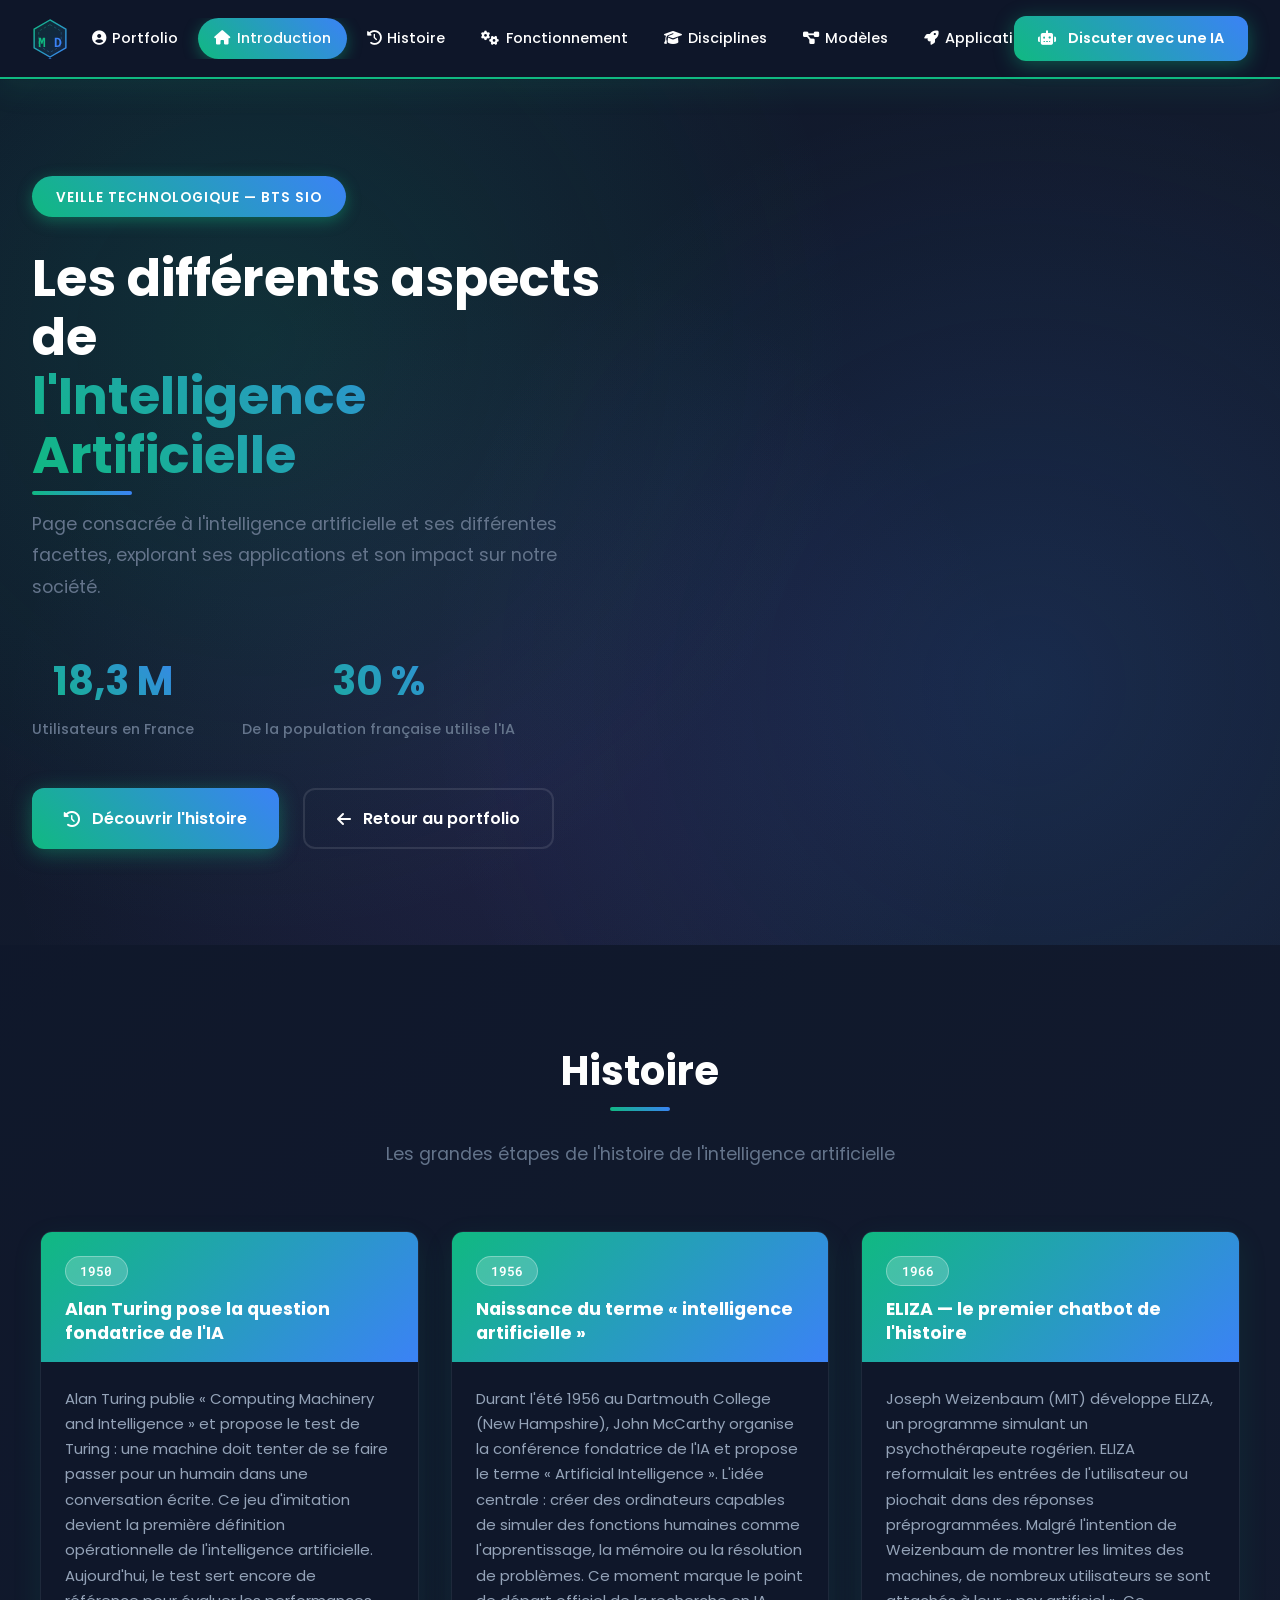
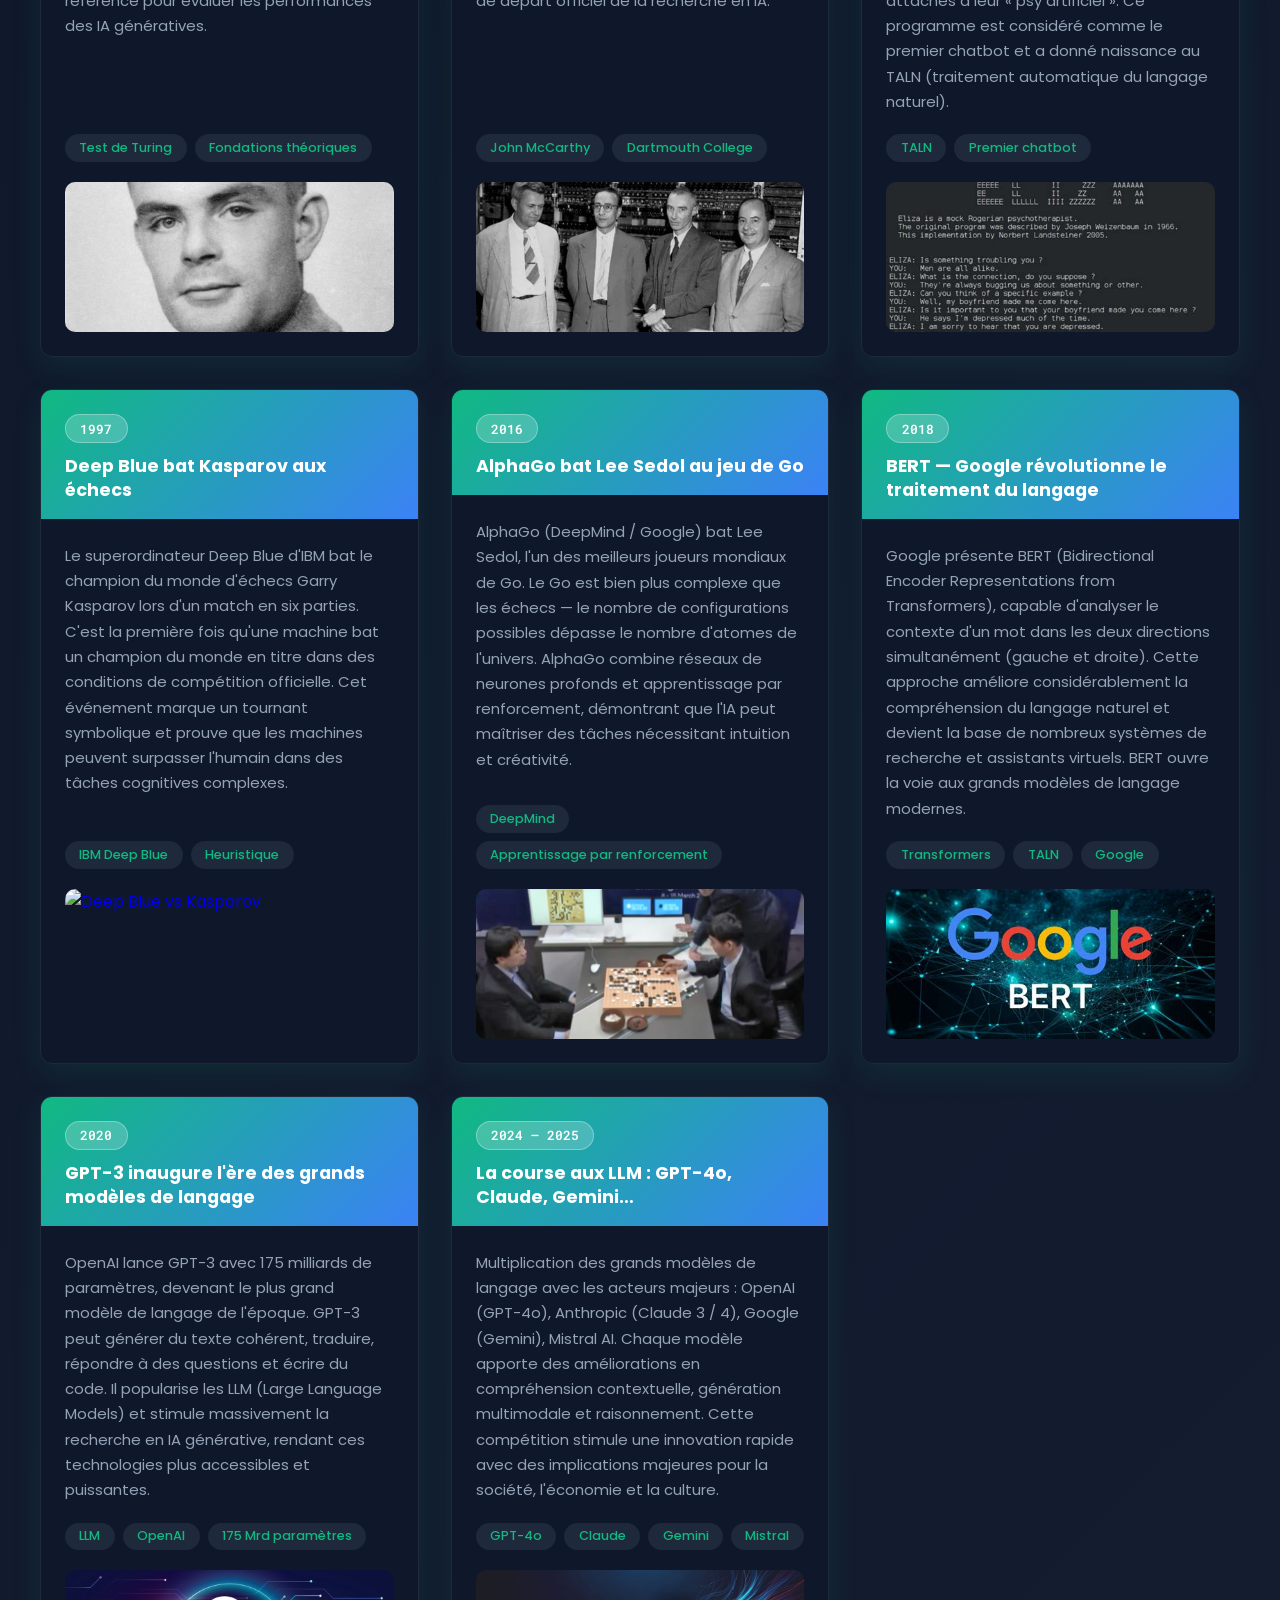
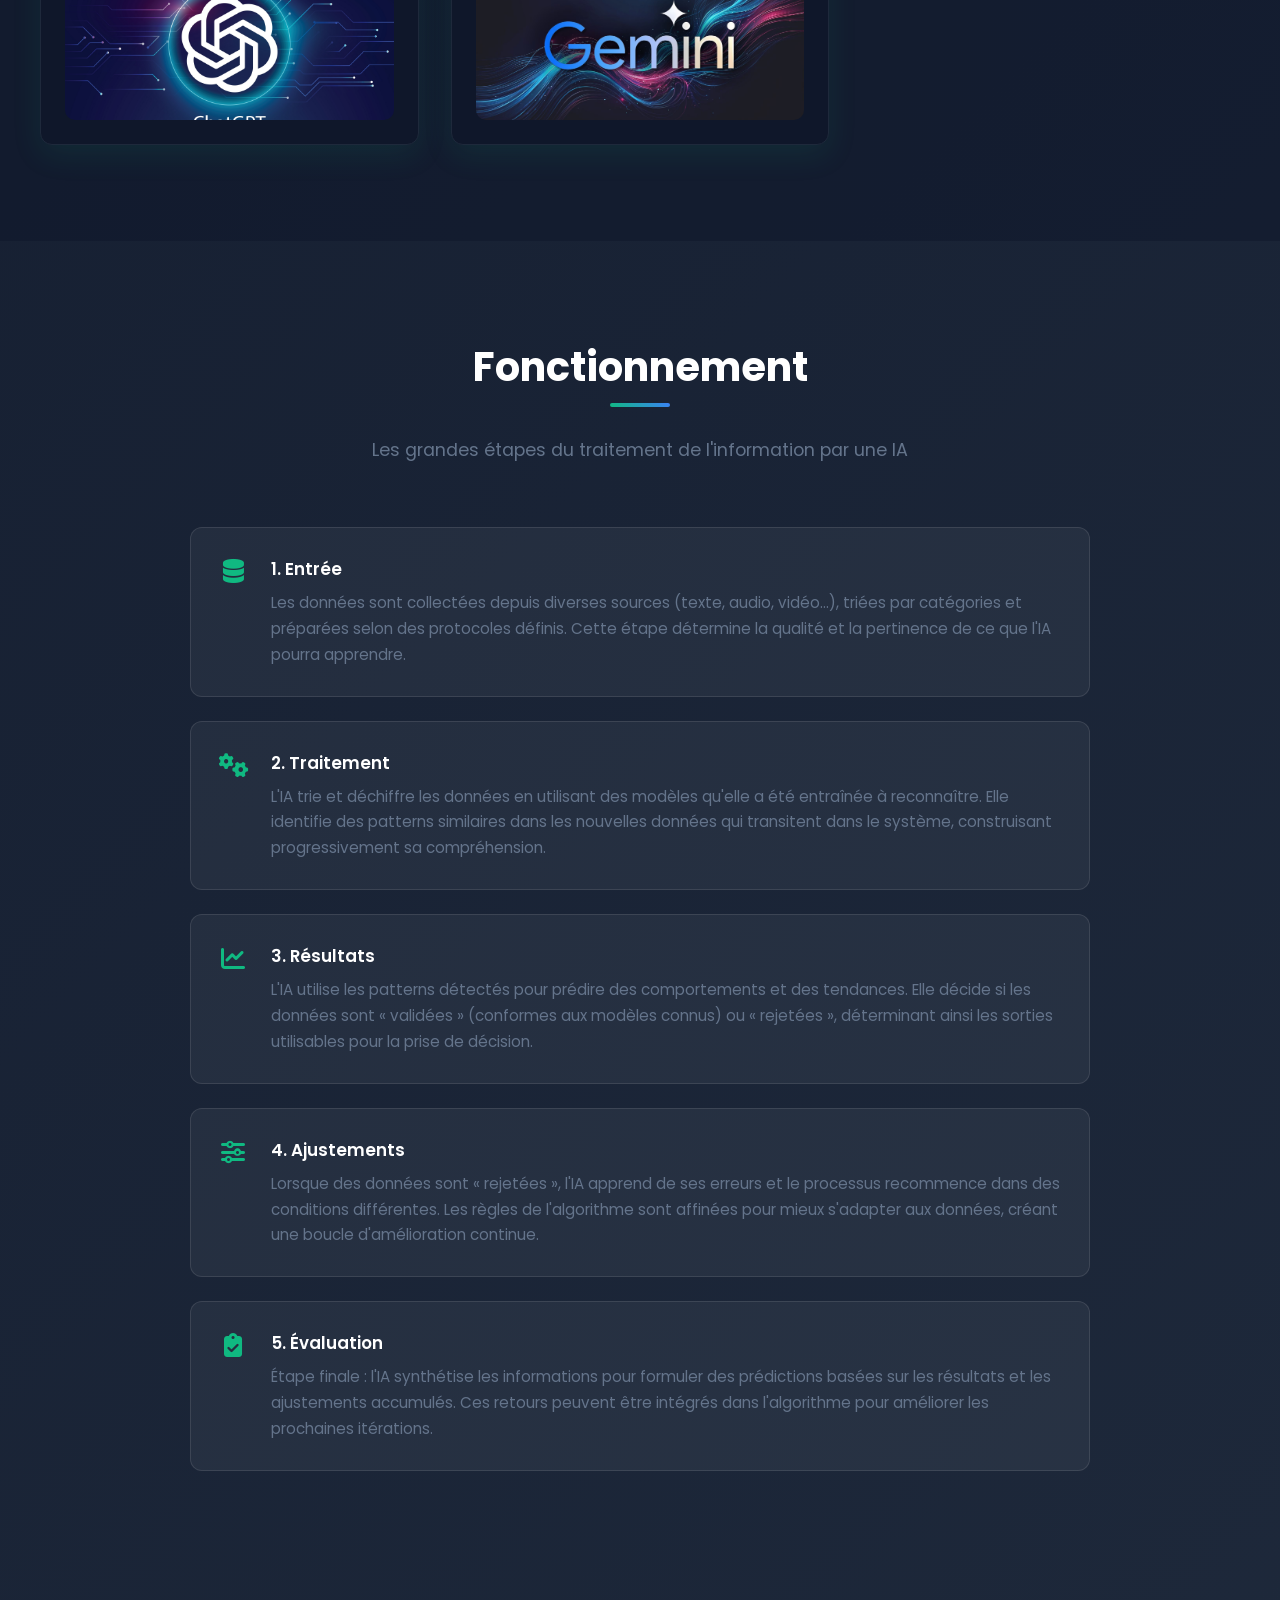
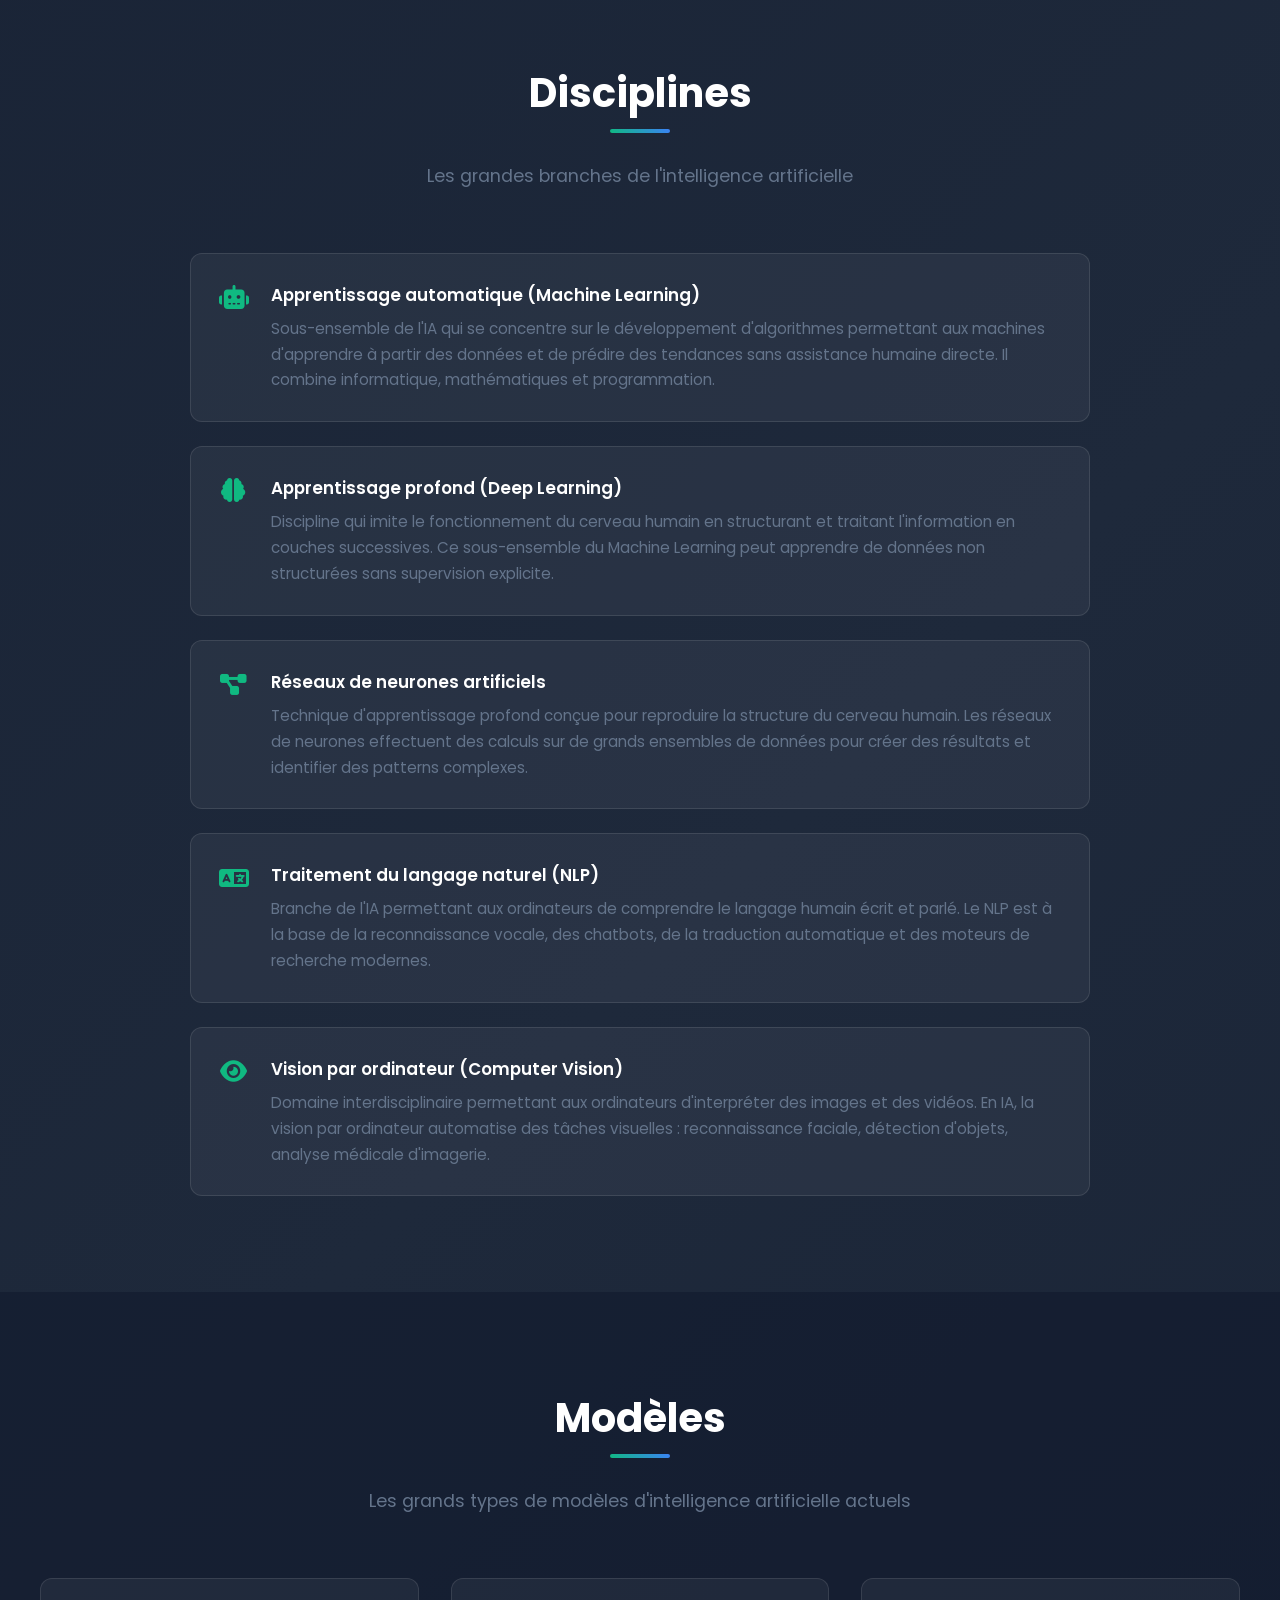
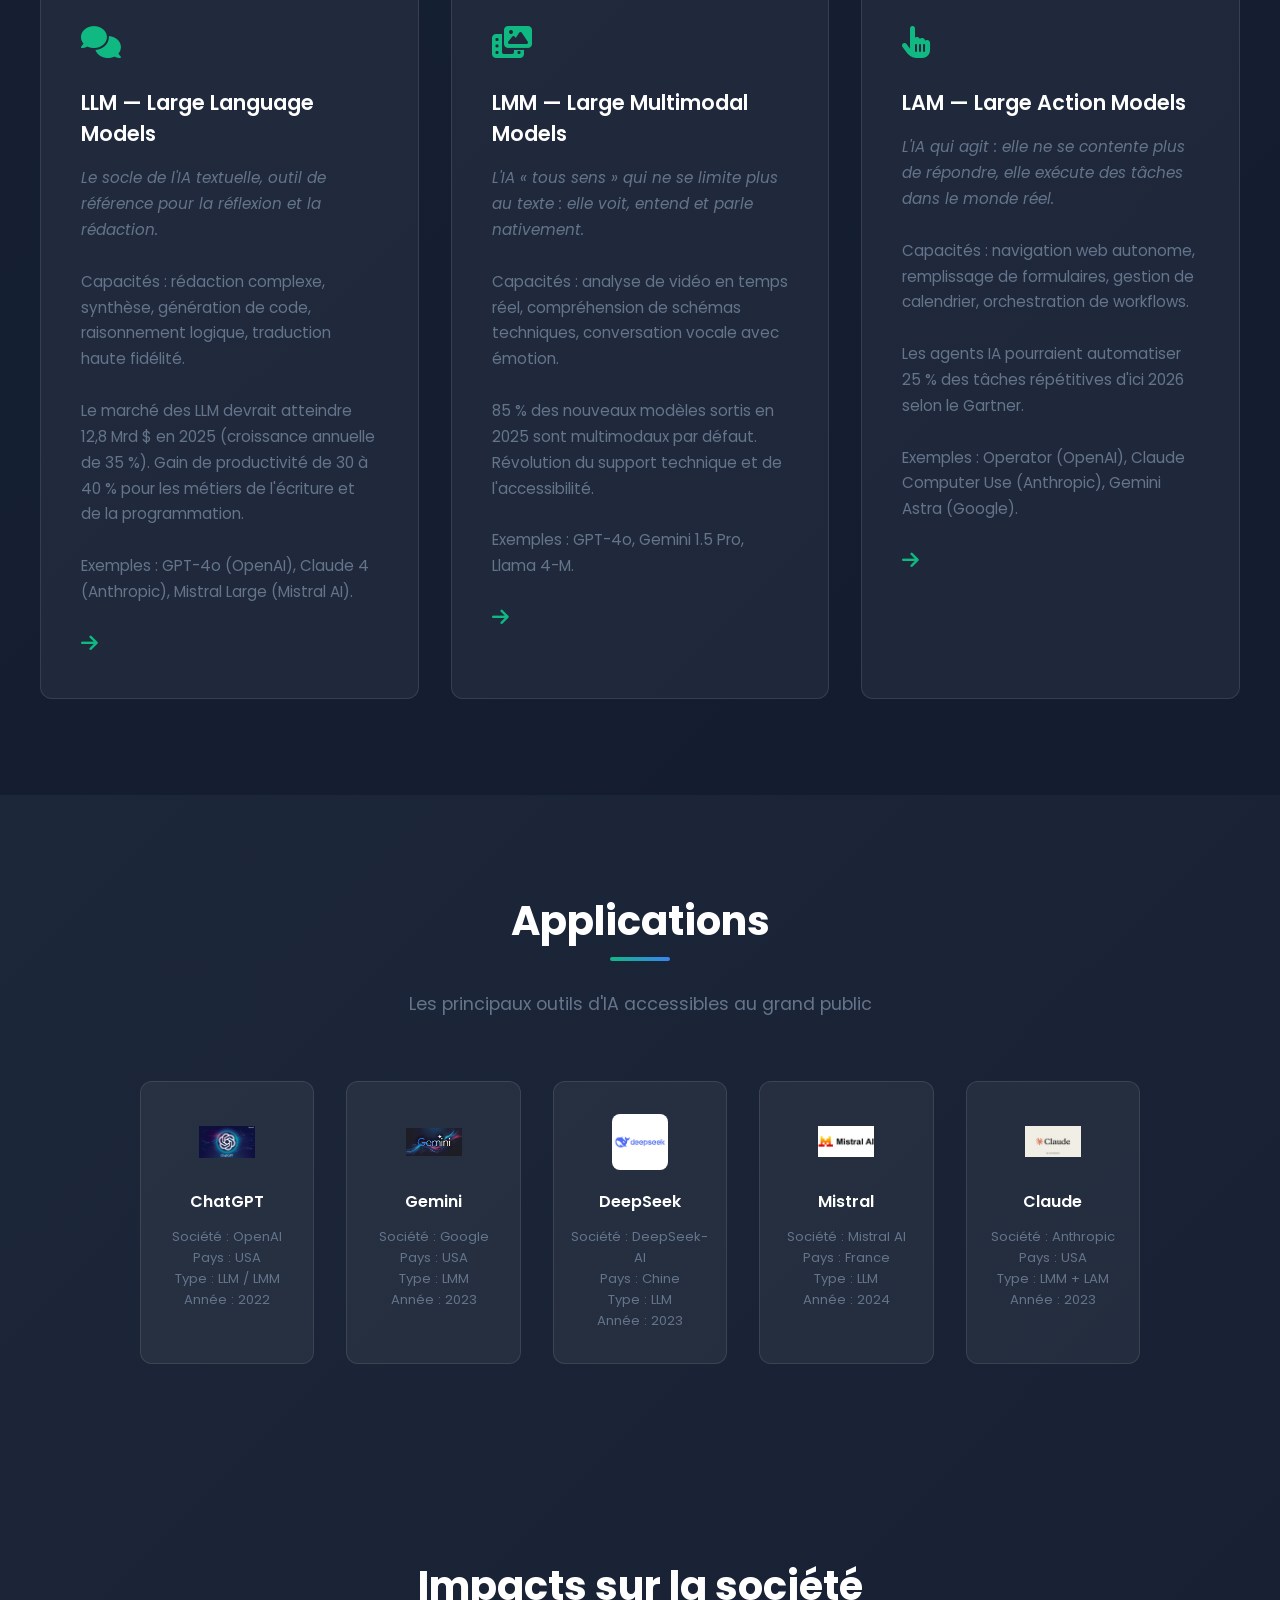
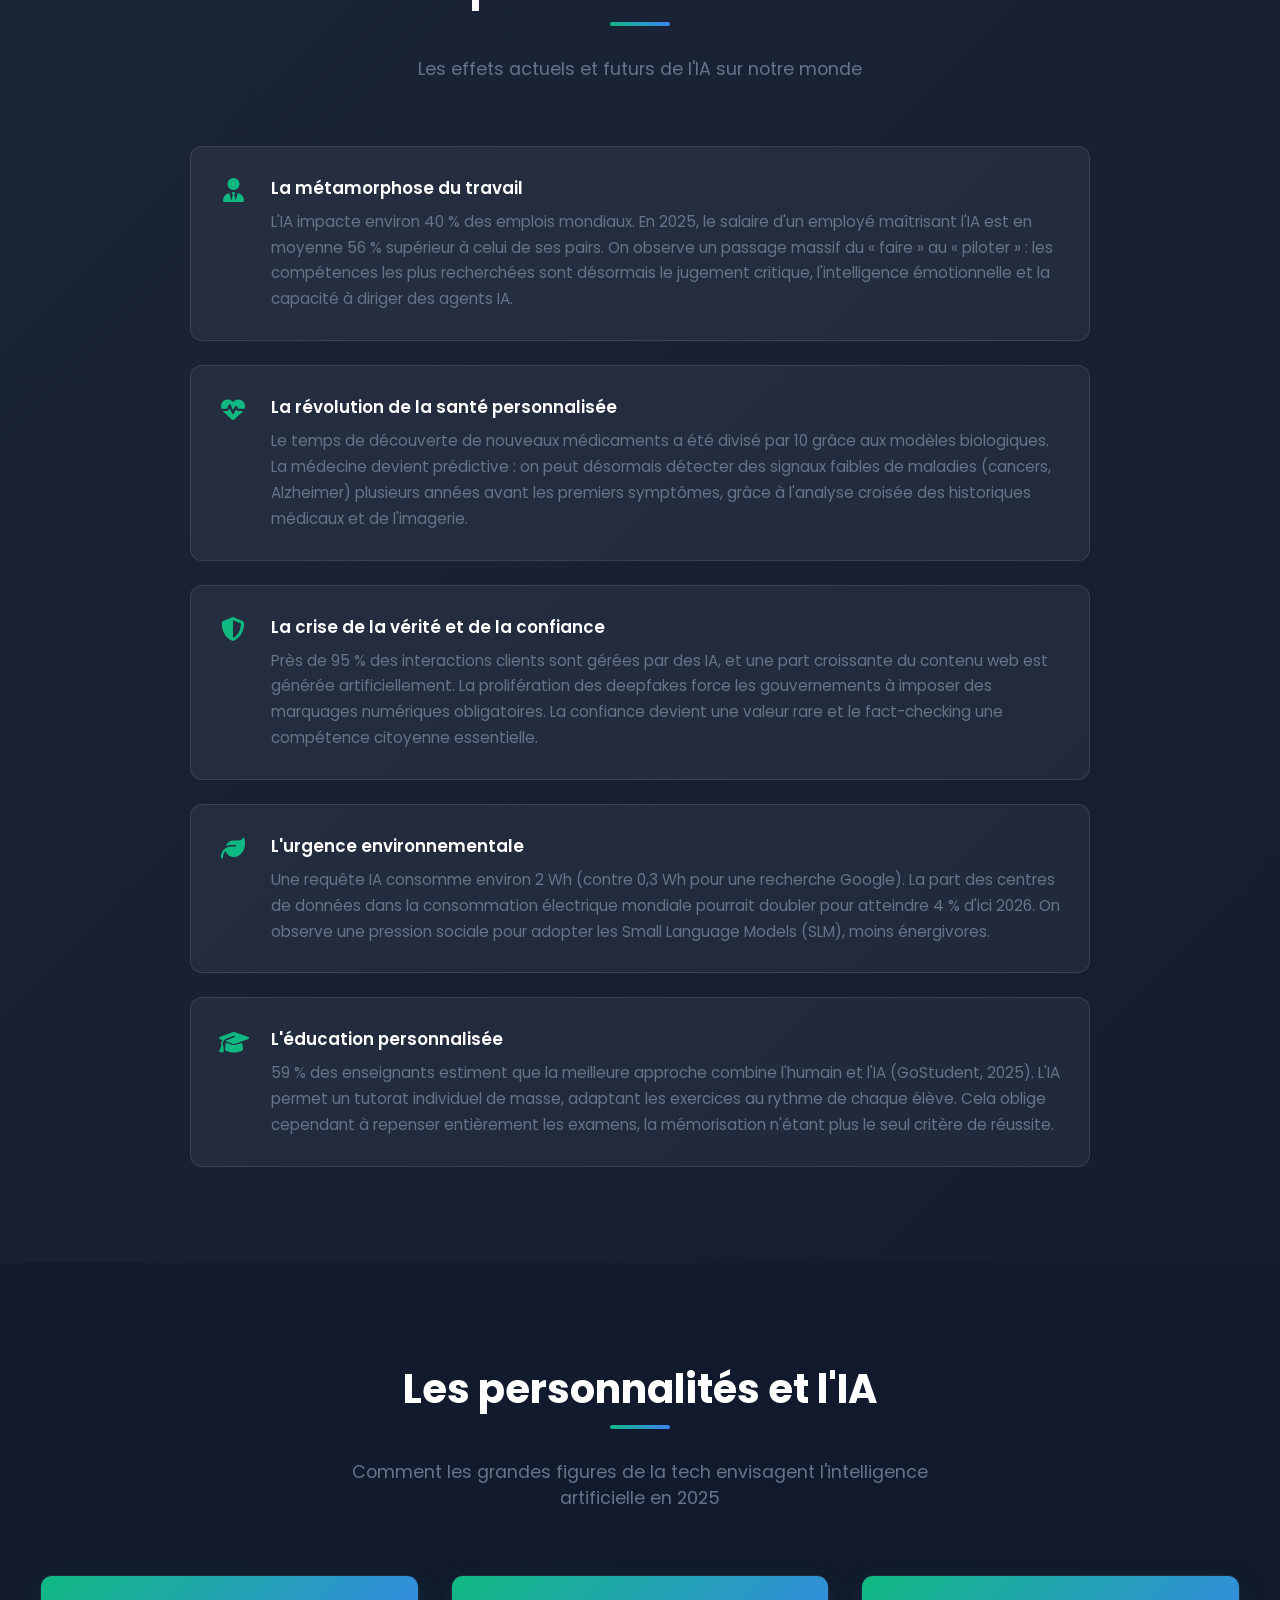
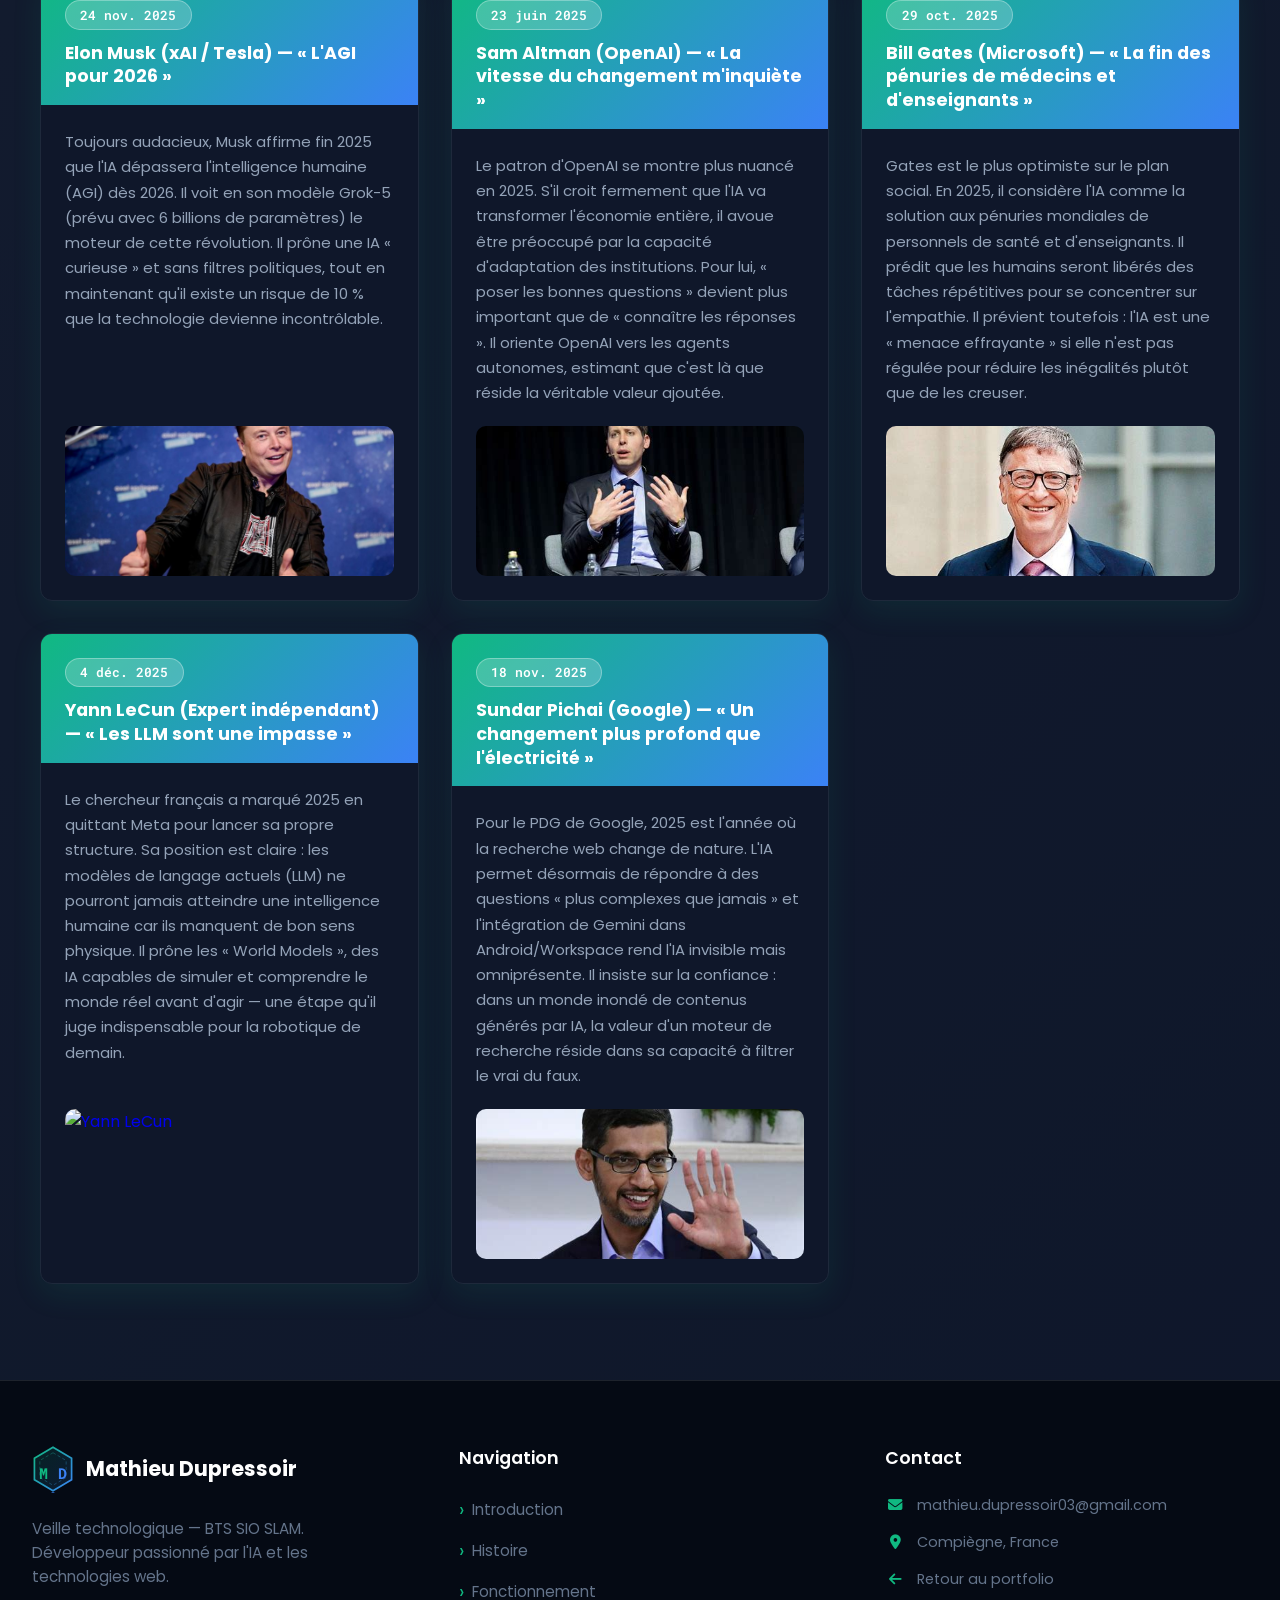
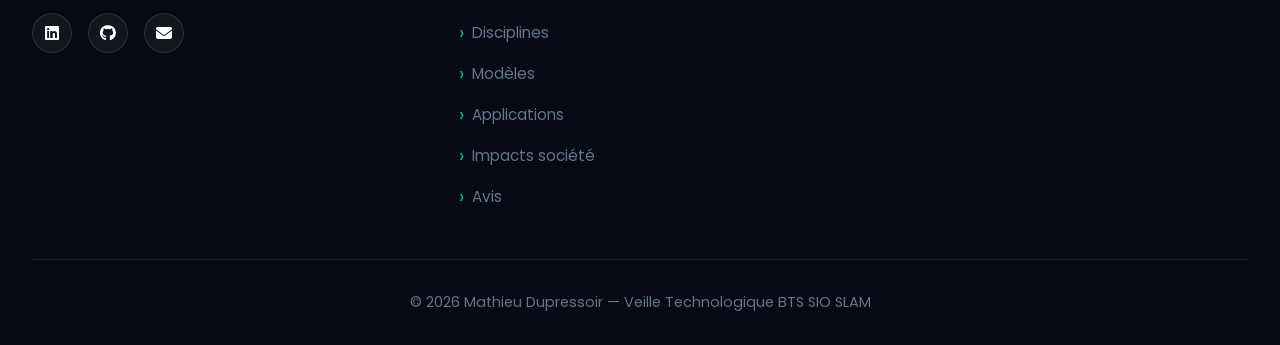
==== commit be4a06a2: "Update Veille_technologique.html" ====
--- a/Veille_technologique/Veille_technologique.html
+++ b/Veille_technologique/Veille_technologique.html
@@ -72,9 +72,7 @@
         </ul>
 
         <div class="nav-actions">
-            <button class="theme-toggle" id="themeToggle" aria-label="Changer le thème">
-                <i class="fas fa-moon"></i>
-            </button>
+            
             <a href="https://gemini.google.com/app" target="_blank" rel="noopener" class="btn btn-primary btn-small">
                 <i class="fas fa-robot"></i>
                 <span>Discuter avec une IA</span>
--- a/Veille_technologique/style_ia.css
+++ b/Veille_technologique/style_ia.css
@@ -1,45 +1,68 @@
 /* ===== VARIABLES & RESET ===== */
 :root {
-    --primary: #10b981; /* Émeraude futuriste - IA */
-    --secondary: #3b82f6; /* Bleu IA */
-    --accent: #8b5cf6; /* Violet IA */
-    --success: #06d6a0; /* Cyan IA */
-    --dark: #ffffff; /* Texte en blanc pour mode clair */
-    --light: #0f172a; /* Fond foncé pour mode clair */
-    --gray: #64748b; /* Gris futuriste */
-    --gray-light: #e2e8f0; /* Gris clair */
+    /* Couleurs IA — palette verte / bleue / violette */
+    --primary: #10b981;
+    --secondary: #3b82f6;
+    --accent: #8b5cf6;
+    --success: #06d6a0;
+
+    /* Mode sombre (défaut) */
+    --text-main: #ffffff;
+    --bg-body: linear-gradient(135deg, #0f172a 0%, #1e293b 50%, #0f172a 100%);
+    --navbar-bg: rgba(15, 23, 42, 0.95);
+    --mobile-menu-bg: rgba(15, 23, 42, 0.98);
+    --card-bg: rgba(255, 255, 255, 0.05);
+    --card-border: rgba(255, 255, 255, 0.1);
+    --card-hover-bg: rgba(255, 255, 255, 0.1);
+    --section-alt-bg: rgba(15, 23, 42, 0.5);
+    --footer-bg: rgba(5, 10, 20, 0.95);
+    --footer-border: rgba(255, 255, 255, 0.1);
+
+    /* Cartes parcours */
+    --parcours-card-bg: #0f172a;
+    --parcours-text: #f8fafc;
+    --parcours-text-secondary: #94a3b8;
+    --parcours-border: #1e293b;
+    --parcours-tag-bg: #1e293b;
+
+    /* Communs */
+    --gray: #64748b;
     --shadow: 0 10px 30px rgba(16, 185, 129, 0.1);
     --shadow-lg: 0 20px 60px rgba(59, 130, 246, 0.2);
     --radius: 12px;
     --transition: all 0.3s cubic-bezier(0.4, 0, 0.2, 1);
-    /* Variables spécifiques pour les cartes de parcours */
-    --bg-primary: #0f172a;
-    --bg-secondary: #f1f5f9;
-    --text-primary: #ffffff; /* Texte blanc pour mode clair */
-    --text-secondary: #e2e8f0; /* Texte gris clair pour mode clair */
-    --border-color: #cbd5e1;
-    --accent-light: #dbeafe;
-}
-
+}
+
+/* Mode clair */
 .dark-theme {
-    --primary: #2dd4bf; /* Turquoise brillant */
-    --secondary: #60a5fa; /* Bleu lumineux */
-    --accent: #a78bfa; /* Violet pastel */
-    --dark: #0f172a; /* Texte en noir pour mode sombre */
-    --light: #f8fafc; /* Fond clair pour mode sombre */
-    --gray: #94a3b8;
-    --gray-light: #f1f5f9; /* Fond plus clair */
-    --shadow: 0 10px 30px rgba(45, 212, 191, 0.2);
-    --shadow-lg: 0 20px 60px rgba(96, 165, 250, 0.3);
-    /* Variables spécifiques pour les cartes de parcours en thème sombre */
-    --bg-primary: #f8fafc; /* Fond très clair */
-    --bg-secondary: #e2e8f0; /* Fond secondaire clair */
-    --text-primary: #0f172a; /* Texte noir pour mode sombre */
-    --text-secondary: #475569; /* Texte gris foncé pour mode sombre */
-    --border-color: #cbd5e1;
-    --accent-light: #dbeafe;
-}
-
+    --primary: #2dd4bf;
+    --secondary: #60a5fa;
+    --accent: #a78bfa;
+    --success: #34d399;
+
+    --text-main: #0f172a;
+    --bg-body: linear-gradient(135deg, #f8fafc 0%, #e2e8f0 50%, #f1f5f9 100%);
+    --navbar-bg: rgba(248, 250, 252, 0.95);
+    --mobile-menu-bg: rgba(248, 250, 252, 0.98);
+    --card-bg: rgba(15, 23, 42, 0.05);
+    --card-border: rgba(15, 23, 42, 0.1);
+    --card-hover-bg: rgba(15, 23, 42, 0.08);
+    --section-alt-bg: rgba(248, 250, 252, 0.5);
+    --footer-bg: rgba(248, 250, 252, 0.95);
+    --footer-border: rgba(15, 23, 42, 0.1);
+
+    --parcours-card-bg: #ffffff;
+    --parcours-text: #0f172a;
+    --parcours-text-secondary: #475569;
+    --parcours-border: #e2e8f0;
+    --parcours-tag-bg: #e2e8f0;
+
+    --gray: #64748b;
+    --shadow: 0 10px 30px rgba(45, 212, 191, 0.15);
+    --shadow-lg: 0 20px 60px rgba(96, 165, 250, 0.2);
+}
+
+/* ===== RESET ===== */
 * {
     margin: 0;
     padding: 0;
@@ -52,20 +75,16 @@
 
 body {
     font-family: 'Poppins', sans-serif;
-    background: linear-gradient(135deg, #0f172a 0%, #1e293b 50%, #0f172a 100%);
-    color: var(--dark); /* Texte blanc en mode clair, noir en mode sombre */
+    background: var(--bg-body);
+    color: var(--text-main);
     min-height: 100vh;
     transition: var(--transition);
     overflow-x: hidden;
 }
 
-body.dark-theme {
-    background: linear-gradient(135deg, #f8fafc 0%, #e2e8f0 50%, #f1f5f9 100%);
-}
-
-/* ===== NAVBAR PROFESSIONNELLE ===== */
+/* ===== NAVBAR ===== */
 .navbar {
-    background: rgba(15, 23, 42, 0.95);
+    background: var(--navbar-bg);
     backdrop-filter: blur(10px);
     padding: 1rem 0;
     position: fixed;
@@ -77,10 +96,6 @@
     box-shadow: var(--shadow);
 }
 
-body.dark-theme .navbar {
-    background: rgba(248, 250, 252, 0.95);
-}
-
 .nav-container {
     max-width: 1400px;
     margin: 0 auto;
@@ -90,34 +105,43 @@
     align-items: center;
 }
 
+/* Logo SVG hexagone */
 .logo-wrapper {
     display: flex;
     align-items: center;
-    gap: 0.75rem;
-}
-
-.logo-icon {
-    font-size: 1.8rem;
-    color: var(--primary);
-    background: linear-gradient(45deg, var(--primary), var(--success));
-    -webkit-background-clip: text;
-    -webkit-text-fill-color: transparent;
+    gap: 0.6rem;
+    text-decoration: none;
+}
+
+.logo-svg {
+    width: 36px;
+    height: 41px;
+    flex-shrink: 0;
+    transition: transform 0.3s cubic-bezier(0.4, 0, 0.2, 1);
+}
+
+.logo-wrapper:hover .logo-svg {
+    transform: rotate(30deg) scale(1.05);
+}
+
+.logo-svg--footer {
+    width: 42px;
+    height: 48px;
 }
 
 .logo-text {
-    font-size: 1.5rem;
+    font-size: 1.1rem;
     font-weight: 700;
-    color: var(--dark); /* Texte blanc en mode clair, noir en mode sombre */
+    color: var(--text-main);
     font-family: 'Roboto Mono', monospace;
-}
-
-/* Menu principal */
-
+    white-space: nowrap;
+}
+
+/* Menu principal — scrollable sur grands écrans car beaucoup d'items */
 .nav-menu {
     display: flex;
     list-style: none;
     gap: 0.25rem;
-    margin: 0;
     padding: 0 0.5rem;
     overflow-x: auto;
     -webkit-overflow-scrolling: touch;
@@ -125,9 +149,8 @@
     scrollbar-color: var(--primary) transparent;
 }
 
-
-.nav-menu::-webkit-scrollbar-track {
-    background: transparent;
+.nav-menu::-webkit-scrollbar {
+    height: 2px;
 }
 
 .nav-menu::-webkit-scrollbar-thumb {
@@ -136,15 +159,16 @@
 }
 
 .nav-link {
-    color: var(--dark); /* Texte blanc en mode clair, noir en mode sombre */
+    color: var(--text-main);
     text-decoration: none;
-    padding: 0.75rem 1.5rem;
+    padding: 0.6rem 1rem;
     border-radius: 50px;
     display: flex;
     align-items: center;
-    gap: 0.5rem;
+    gap: 0.4rem;
     transition: var(--transition);
     font-weight: 500;
+    font-size: 0.9rem;
     position: relative;
     white-space: nowrap;
 }
@@ -155,12 +179,12 @@
 }
 
 .nav-link.active {
-    background: linear-gradient(45deg, var(--primary), var(--success));
+    background: linear-gradient(45deg, var(--primary), var(--secondary));
     color: white;
     box-shadow: 0 4px 15px rgba(16, 185, 129, 0.4);
 }
 
-.nav-link.active::before {
+.nav-link.active::after {
     content: '';
     position: absolute;
     bottom: -8px;
@@ -172,17 +196,17 @@
     border-radius: 50%;
 }
 
-/* Actions de navigation */
 .nav-actions {
     display: flex;
     align-items: center;
     gap: 1rem;
+    flex-shrink: 0;
 }
 
 .theme-toggle {
-    background: rgba(255, 255, 255, 0.1);
-    border: 2px solid rgba(255, 255, 255, 0.2);
-    color: var(--dark); /* Texte blanc en mode clair, noir en mode sombre */
+    background: var(--card-bg);
+    border: 2px solid var(--card-border);
+    color: var(--text-main);
     width: 44px;
     height: 44px;
     border-radius: 50%;
@@ -194,18 +218,14 @@
     font-size: 1.2rem;
 }
 
-body.dark-theme .theme-toggle {
-    background: rgba(15, 23, 42, 0.1);
-    border: 2px solid rgba(15, 23, 42, 0.2);
-    color: var(--dark);
-}
-
 .theme-toggle:hover {
     background: var(--primary);
     transform: rotate(30deg);
     border-color: var(--primary);
-}
-
+    color: white;
+}
+
+/* ===== BOUTONS ===== */
 .btn {
     padding: 1rem 2rem;
     border-radius: var(--radius);
@@ -239,54 +259,41 @@
 
 .btn-secondary {
     background: transparent;
-    color: var(--dark); /* Texte blanc en mode clair, noir en mode sombre */
-    border: 2px solid rgba(255, 255, 255, 0.2);
-}
-
-body.dark-theme .btn-secondary {
-    border: 2px solid rgba(15, 23, 42, 0.2);
-    color: var(--dark);
+    color: var(--text-main);
+    border: 2px solid var(--card-border);
 }
 
 .btn-secondary:hover {
-    background: rgba(255, 255, 255, 0.1);
+    background: var(--card-hover-bg);
     transform: translateY(-3px);
     border-color: var(--primary);
 }
 
-body.dark-theme .btn-secondary:hover {
-    background: rgba(15, 23, 42, 0.1);
-}
-
-/* Menu mobile - bouton toggle */
+/* ===== MENU MOBILE ===== */
 .menu-toggle {
     display: none;
     background: transparent;
     border: none;
-    color: var(--dark); /* Texte blanc en mode clair, noir en mode sombre */
+    color: var(--text-main);
     font-size: 1.5rem;
     cursor: pointer;
     padding: 0.5rem;
 }
 
-/* Menu mobile - panneau */
 .mobile-menu {
     position: fixed;
     top: 0;
     right: -100%;
     width: 300px;
     height: 100vh;
-    background: rgba(15, 23, 42, 0.98);
+    background: var(--mobile-menu-bg);
     backdrop-filter: blur(20px);
     z-index: 2000;
     transition: right 0.3s ease;
     display: flex;
     flex-direction: column;
     border-left: 2px solid var(--primary);
-}
-
-body.dark-theme .mobile-menu {
-    background: rgba(248, 250, 252, 0.98);
+    overflow-y: auto;
 }
 
 .mobile-menu.active {
@@ -298,17 +305,13 @@
     display: flex;
     justify-content: space-between;
     align-items: center;
-    border-bottom: 1px solid rgba(255, 255, 255, 0.1);
-}
-
-body.dark-theme .mobile-menu-header {
-    border-bottom: 1px solid rgba(15, 23, 42, 0.1);
+    border-bottom: 1px solid var(--card-border);
 }
 
 .menu-close {
     background: transparent;
     border: none;
-    color: var(--dark); /* Texte blanc en mode clair, noir en mode sombre */
+    color: var(--text-main);
     font-size: 1.5rem;
     cursor: pointer;
     padding: 0.5rem;
@@ -316,20 +319,21 @@
 
 .mobile-nav-menu {
     list-style: none;
-    padding: 2rem;
+    padding: 1.5rem;
     flex: 1;
 }
 
 .mobile-nav-link {
-    color: var(--dark); /* Texte blanc en mode clair, noir en mode sombre */
+    color: var(--text-main);
     text-decoration: none;
-    padding: 1rem;
+    padding: 0.85rem 1rem;
     border-radius: var(--radius);
     display: flex;
     align-items: center;
     gap: 1rem;
     transition: var(--transition);
-    margin-bottom: 0.5rem;
+    margin-bottom: 0.4rem;
+    font-size: 0.95rem;
 }
 
 .mobile-nav-link:hover {
@@ -337,17 +341,13 @@
 }
 
 .mobile-nav-link.active {
-    background: linear-gradient(45deg, var(--primary), var(--success));
+    background: linear-gradient(45deg, var(--primary), var(--secondary));
     color: white;
 }
 
 .mobile-menu-footer {
-    padding: 2rem;
-    border-top: 1px solid rgba(255, 255, 255, 0.1);
-}
-
-body.dark-theme .mobile-menu-footer {
-    border-top: 1px solid rgba(15, 23, 42, 0.1);
+    padding: 1.5rem;
+    border-top: 1px solid var(--card-border);
 }
 
 .btn-block {
@@ -355,7 +355,7 @@
     justify-content: center;
 }
 
-/* ===== HERO SECTION ===== */
+/* ===== HERO ===== */
 .main-content {
     margin-top: 80px;
 }
@@ -368,22 +368,12 @@
 
 .hero-overlay {
     position: absolute;
-    top: 0;
-    left: 0;
-    right: 0;
-    bottom: 0;
+    inset: 0;
     background:
-            radial-gradient(circle at 20% 30%, rgba(16, 185, 129, 0.15) 0%, transparent 50%),
-            radial-gradient(circle at 80% 70%, rgba(59, 130, 246, 0.15) 0%, transparent 50%),
-            radial-gradient(circle at 40% 80%, rgba(139, 92, 246, 0.1) 0%, transparent 50%);
+        radial-gradient(circle at 20% 30%, rgba(16, 185, 129, 0.15) 0%, transparent 50%),
+        radial-gradient(circle at 80% 70%, rgba(59, 130, 246, 0.15) 0%, transparent 50%),
+        radial-gradient(circle at 40% 80%, rgba(139, 92, 246, 0.1) 0%, transparent 50%);
     z-index: -1;
-}
-
-body.dark-theme .hero-overlay {
-    background:
-            radial-gradient(circle at 20% 30%, rgba(45, 212, 191, 0.15) 0%, transparent 50%),
-            radial-gradient(circle at 80% 70%, rgba(96, 165, 250, 0.15) 0%, transparent 50%),
-            radial-gradient(circle at 40% 80%, rgba(167, 139, 250, 0.1) 0%, transparent 50%);
 }
 
 .hero-container {
@@ -401,7 +391,7 @@
 
 .welcome-badge {
     display: inline-block;
-    background: linear-gradient(45deg, var(--primary), var(--success));
+    background: linear-gradient(45deg, var(--primary), var(--secondary));
     padding: 0.5rem 1.5rem;
     border-radius: 50px;
     margin-bottom: 2rem;
@@ -411,15 +401,15 @@
 .badge-text {
     color: white;
     font-weight: 600;
-    font-size: 0.9rem;
+    font-size: 0.85rem;
     letter-spacing: 1px;
 }
 
 .hero-title {
-    font-size: 3.5rem;
-    line-height: 1.1;
+    font-size: 3.2rem;
+    line-height: 1.15;
     margin-bottom: 1.5rem;
-    color: var(--dark); /* Texte blanc en mode clair, noir en mode sombre */
+    color: var(--text-main);
 }
 
 .title-line {
@@ -427,9 +417,10 @@
 }
 
 .title-line.accent {
-    background: linear-gradient(45deg, var(--primary), var(--success));
+    background: linear-gradient(45deg, var(--primary), var(--secondary));
     -webkit-background-clip: text;
     -webkit-text-fill-color: transparent;
+    background-clip: text;
     position: relative;
 }
 
@@ -440,12 +431,12 @@
     left: 0;
     width: 100px;
     height: 4px;
-    background: linear-gradient(45deg, var(--primary), var(--success));
+    background: linear-gradient(45deg, var(--primary), var(--secondary));
     border-radius: 2px;
 }
 
 .hero-subtitle {
-    font-size: 1.8rem;
+    font-size: 1.6rem;
     margin-bottom: 2rem;
     color: var(--gray);
     font-family: 'Roboto Mono', monospace;
@@ -482,9 +473,10 @@
 .stat-number {
     font-size: 2.5rem;
     font-weight: 700;
-    background: linear-gradient(45deg, var(--primary), var(--success));
+    background: linear-gradient(45deg, var(--primary), var(--secondary));
     -webkit-background-clip: text;
     -webkit-text-fill-color: transparent;
+    background-clip: text;
     margin-bottom: 0.5rem;
 }
 
@@ -498,96 +490,6 @@
     display: flex;
     gap: 1.5rem;
     flex-wrap: wrap;
-}
-
-.hero-visual {
-    animation: fadeInRight 0.8s ease-out;
-}
-
-.code-window {
-    background: rgba(15, 23, 42, 0.9);
-    border-radius: var(--radius);
-    overflow: hidden;
-    box-shadow: var(--shadow-lg);
-    border: 1px solid rgba(16, 185, 129, 0.2);
-    backdrop-filter: blur(10px);
-}
-
-body.dark-theme .code-window {
-    background: rgba(248, 250, 252, 0.9);
-    border: 1px solid rgba(45, 212, 191, 0.2);
-}
-
-.window-header {
-    background: rgba(30, 41, 59, 0.95);
-    padding: 1rem;
-    display: flex;
-    align-items: center;
-    justify-content: space-between;
-    border-bottom: 1px solid rgba(255, 255, 255, 0.1);
-}
-
-body.dark-theme .window-header {
-    background: rgba(226, 232, 240, 0.95);
-    border-bottom: 1px solid rgba(15, 23, 42, 0.1);
-}
-
-.window-controls {
-    display: flex;
-    gap: 0.5rem;
-}
-
-.control {
-    width: 12px;
-    height: 12px;
-    border-radius: 50%;
-}
-
-.control.red { background: #ff5f56; }
-.control.yellow { background: #ffbd2e; }
-.control.green { background: #27ca3f; }
-
-.window-title {
-    color: var(--gray);
-    font-family: 'Roboto Mono', monospace;
-    font-size: 0.9rem;
-}
-
-.window-content {
-    padding: 2rem;
-}
-
-.code-block {
-    font-family: 'Roboto Mono', monospace;
-    font-size: 0.9rem;
-    line-height: 1.6;
-    color: var(--dark); /* Texte blanc en mode clair, noir en mode sombre */
-    white-space: pre-wrap;
-    word-wrap: break-word;
-}
-
-.code-comment {
-    color: #10b981; /* Vert IA */
-}
-
-body.dark-theme .code-comment {
-    color: #2dd4bf;
-}
-
-.code-keyword {
-    color: #60a5fa; /* Bleu IA */
-}
-
-body.dark-theme .code-keyword {
-    color: #3b82f6;
-}
-
-.code-string {
-    color: #fbbf24; /* Jaune IA */
-}
-
-.code-property {
-    color: #a78bfa; /* Violet IA */
 }
 
 /* ===== SECTIONS COMMUNES ===== */
@@ -598,11 +500,7 @@
 }
 
 .quick-access {
-    background: rgba(15, 23, 42, 0.5);
-}
-
-body.dark-theme .quick-access {
-    background: rgba(248, 250, 252, 0.5);
+    background: var(--section-alt-bg);
 }
 
 .section-header {
@@ -612,7 +510,7 @@
 
 .section-title {
     font-size: 2.5rem;
-    color: var(--dark); /* Texte blanc en mode clair, noir en mode sombre */
+    color: var(--text-main);
     margin-bottom: 1rem;
     position: relative;
     display: inline-block;
@@ -626,7 +524,7 @@
     transform: translateX(-50%);
     width: 60px;
     height: 4px;
-    background: linear-gradient(45deg, var(--primary), var(--success));
+    background: linear-gradient(45deg, var(--primary), var(--secondary));
     border-radius: 2px;
 }
 
@@ -634,10 +532,10 @@
     color: var(--gray);
     font-size: 1.1rem;
     max-width: 600px;
-    margin: 0 auto;
-}
-
-/* ===== GRID D'ACCÈS RAPIDE ===== */
+    margin: 1.5rem auto 0;
+}
+
+/* ===== CARTES MODÈLES ===== */
 .access-grid {
     max-width: 1200px;
     margin: 0 auto;
@@ -647,21 +545,16 @@
 }
 
 .access-card {
-    background: rgba(255, 255, 255, 0.05);
+    background: var(--card-bg);
     border-radius: var(--radius);
     padding: 2.5rem;
     text-decoration: none;
-    color: var(--dark); /* Texte blanc en mode clair, noir en mode sombre */
-    transition: var(--transition);
-    border: 1px solid rgba(255, 255, 255, 0.1);
+    color: var(--text-main);
+    transition: var(--transition);
+    border: 1px solid var(--card-border);
     position: relative;
     overflow: hidden;
     display: block;
-}
-
-body.dark-theme .access-card {
-    background: rgba(15, 23, 42, 0.05);
-    border: 1px solid rgba(15, 23, 42, 0.1);
 }
 
 .access-card::before {
@@ -671,38 +564,44 @@
     left: 0;
     right: 0;
     height: 4px;
-    background: linear-gradient(45deg, var(--primary), var(--success));
+    background: linear-gradient(45deg, var(--primary), var(--secondary));
     transform: scaleX(0);
     transition: transform 0.3s ease;
 }
 
 .access-card:hover {
-    transform: translateY(-10px);
-    background: rgba(255, 255, 255, 0.1);
+    transform: translateY(-8px);
+    background: var(--card-hover-bg);
     border-color: rgba(16, 185, 129, 0.3);
-    box-shadow: 0 10px 30px rgba(16, 185, 129, 0.2);
-}
-
-body.dark-theme .access-card:hover {
-    background: rgba(15, 23, 42, 0.1);
+    box-shadow: var(--shadow-lg);
+}
+
+.access-card:hover::before {
+    transform: scaleX(1);
+}
+
+.access-card:hover .card-arrow {
+    transform: translateX(5px);
 }
 
 .card-icon {
-    font-size: 2.5rem;
+    font-size: 2rem;
+    margin-bottom: 1.25rem;
+    color: var(--primary);
+}
+
+.card-title {
+    font-size: 1.3rem;
+    margin-bottom: 1rem;
+    color: var(--text-main);
+    font-weight: 600;
+}
+
+.card-description {
+    color: var(--gray);
+    line-height: 1.7;
     margin-bottom: 1.5rem;
-    color: var(--primary);
-}
-
-.card-title {
-    font-size: 1.5rem;
-    margin-bottom: 1rem;
-    color: var(--dark); /* Texte blanc en mode clair, noir en mode sombre */
-}
-
-.card-description {
-    color: var(--gray);
-    line-height: 1.6;
-    margin-bottom: 2rem;
+    font-size: 0.95rem;
 }
 
 .card-arrow {
@@ -711,121 +610,109 @@
     transition: transform 0.3s ease;
 }
 
-.access-card:hover .card-arrow {
-    transform: translateX(5px);
-}
-
-/* ===== TECH STACK ===== */
+/* ===== APPLICATIONS (tech grid) ===== */
 .tech-grid {
     max-width: 1000px;
     margin: 0 auto;
     display: grid;
-    grid-template-columns: repeat(auto-fit, minmax(120px, 1fr));
+    grid-template-columns: repeat(auto-fit, minmax(160px, 1fr));
     gap: 2rem;
     text-align: center;
 }
 
 .tech-item {
-    background: rgba(255, 255, 255, 0.05);
+    background: var(--card-bg);
     padding: 2rem 1rem;
     border-radius: var(--radius);
     transition: var(--transition);
-    border: 1px solid rgba(255, 255, 255, 0.1);
+    border: 1px solid var(--card-border);
     display: flex;
     flex-direction: column;
     align-items: center;
-    gap: 1rem;
-}
-
-body.dark-theme .tech-item {
-    background: rgba(15, 23, 42, 0.05);
-    border: 1px solid rgba(15, 23, 42, 0.1);
+    gap: 0.75rem;
 }
 
 .tech-item:hover {
     transform: translateY(-5px);
-    background: rgba(255, 255, 255, 0.1);
+    background: var(--card-hover-bg);
     border-color: var(--primary);
     box-shadow: 0 10px 30px rgba(16, 185, 129, 0.2);
 }
 
-body.dark-theme .tech-item:hover {
-    background: rgba(15, 23, 42, 0.1);
-}
-
-.tech-item i {
-    font-size: 2.5rem;
-    color: var(--primary);
-}
-
 .tech-item span {
-    color: var(--dark); /* Texte blanc en mode clair, noir en mode sombre */
-    font-weight: 500;
-}
-
-/* ===== SECTION CONTACT ===== */
+    color: var(--text-main);
+    font-weight: 600;
+    font-size: 1rem;
+}
+
+.tech-item p {
+    color: var(--gray);
+    font-size: 0.82rem;
+    line-height: 1.6;
+}
+
+.logo-small {
+    width: 56px;
+    height: 56px;
+    object-fit: contain;
+    border-radius: 8px;
+}
+
+/* ===== FONCTIONNEMENT / DISCIPLINES / IMPACTS (contact-section) ===== */
 .contact-container {
-    max-width: 800px;
+    max-width: 900px;
     margin: 0 auto;
 }
 
 .contact-info {
-    display: grid;
-    grid-template-columns: repeat(auto-fit, minmax(250px, 1fr));
-    gap: 2rem;
+    display: flex;
+    flex-direction: column;
+    gap: 1.5rem;
 }
 
 .contact-item {
-    background: rgba(255, 255, 255, 0.05);
-    padding: 2rem;
+    background: var(--card-bg);
+    padding: 1.75rem;
     border-radius: var(--radius);
     display: flex;
     align-items: flex-start;
     gap: 1.5rem;
-    border: 1px solid rgba(255, 255, 255, 0.1);
-    transition: var(--transition);
-}
-
-body.dark-theme .contact-item {
-    background: rgba(15, 23, 42, 0.05);
-    border: 1px solid rgba(15, 23, 42, 0.1);
+    border: 1px solid var(--card-border);
+    transition: var(--transition);
 }
 
 .contact-item:hover {
-    transform: translateY(-5px);
+    transform: translateY(-3px);
     border-color: var(--primary);
-    background: rgba(255, 255, 255, 0.1);
-}
-
-body.dark-theme .contact-item:hover {
-    background: rgba(15, 23, 42, 0.1);
+    background: var(--card-hover-bg);
 }
 
 .contact-item i {
-    font-size: 2rem;
+    font-size: 1.5rem;
     color: var(--primary);
-    margin-top: 0.25rem;
+    margin-top: 0.2rem;
+    width: 28px;
+    text-align: center;
+    flex-shrink: 0;
 }
 
 .contact-item h3 {
-    color: var(--dark); /* Texte blanc en mode clair, noir en mode sombre */
+    color: var(--text-main);
     margin-bottom: 0.5rem;
-    font-size: 1.2rem;
+    font-size: 1.05rem;
+    font-weight: 600;
 }
 
 .contact-item p {
     color: var(--gray);
-    line-height: 1.6;
-}
-
-/* ===== SECTION PARCOURS (CARTES) ===== */
+    line-height: 1.7;
+    font-size: 0.95rem;
+}
+
+/* ===== PARCOURS (Histoire + Avis) ===== */
 .parcours-section {
     padding: 6rem 2rem;
-    background: rgba(15, 23, 42, 0.5);
-}
-
-body.dark-theme .parcours-section {
-    background: rgba(248, 250, 252, 0.5);
+    background: var(--section-alt-bg);
 }
 
 .parcours-grid {
@@ -833,19 +720,18 @@
     grid-template-columns: repeat(auto-fit, minmax(300px, 1fr));
     gap: 2rem;
     max-width: 1200px;
-    margin: 4rem auto 0;
+    margin: 0 auto;
 }
 
 .parcours-card {
-    background: var(--bg-primary);
+    background: var(--parcours-card-bg);
     border-radius: var(--radius);
     overflow: hidden;
     box-shadow: var(--shadow);
     transition: var(--transition);
-    height: 100%;
     display: flex;
     flex-direction: column;
-    border: 1px solid var(--border-color);
+    border: 1px solid var(--parcours-border);
     animation: fadeInUp 0.6s ease forwards;
     opacity: 0;
 }
@@ -858,64 +744,27 @@
 
 .parcours-header {
     padding: 1.5rem 1.5rem 1rem;
-    border-bottom: 2px solid var(--border-color);
     background: linear-gradient(135deg, var(--primary), var(--secondary));
     color: white;
-    position: relative;
-}
-
-.parcours-header::before {
-    content: '';
-    position: absolute;
-    top: 0;
-    left: 0;
-    right: 0;
-    height: 4px;
-    background: linear-gradient(90deg, var(--primary), var(--success));
 }
 
 .parcours-year {
     display: inline-block;
     background: rgba(255, 255, 255, 0.2);
-    padding: 0.35rem 1rem;
+    padding: 0.3rem 0.9rem;
     border-radius: 20px;
-    font-size: 0.85rem;
+    font-size: 0.82rem;
     font-weight: 600;
     margin-bottom: 0.75rem;
-    backdrop-filter: blur(10px);
     border: 1px solid rgba(255, 255, 255, 0.3);
     font-family: 'Roboto Mono', monospace;
 }
 
 .parcours-title {
-    font-size: 1.3rem;
+    font-size: 1.1rem;
     font-weight: 700;
-    margin-bottom: 0.5rem;
     color: white;
-    line-height: 1.3;
-}
-
-.parcours-subtitle {
-    font-size: 0.9rem;
-    opacity: 0.9;
-    margin-bottom: 0.5rem;
-    color: white;
-    font-weight: 500;
-}
-
-.parcours-location {
-    font-size: 0.85rem;
-    opacity: 0.8;
-    color: white;
-    display: flex;
-    align-items: center;
-    gap: 0.5rem;
-    margin-top: 0.5rem;
-}
-
-.parcours-location::before {
-    content: '📍';
-    font-size: 0.8rem;
+    line-height: 1.35;
 }
 
 .parcours-body {
@@ -926,62 +775,33 @@
 }
 
 .parcours-description {
-    color: var(--text-secondary);
-    line-height: 1.6;
-    margin-bottom: 1.5rem;
-    font-size: 0.95rem;
-}
-
-.parcours-details {
-    background: rgba(16, 185, 129, 0.05);
-    border-radius: calc(var(--radius) - 4px);
-    padding: 1rem;
-    margin: 1rem 0;
-}
-
-body.dark-theme .parcours-details {
-    background: rgba(45, 212, 191, 0.05);
-}
-
-.detail-item {
-    display: flex;
-    align-items: center;
-    gap: 0.75rem;
-    margin-bottom: 0.75rem;
-    font-size: 0.9rem;
-    color: var(--text-secondary);
-}
-
-.detail-item:last-child {
-    margin-bottom: 0;
-}
-
-.detail-item i {
-    color: var(--primary);
-    width: 16px;
-    text-align: center;
+    color: var(--parcours-text-secondary);
+    line-height: 1.7;
+    margin-bottom: 1.25rem;
+    font-size: 0.93rem;
+    flex-grow: 1;
 }
 
 .parcours-skills {
     display: flex;
     flex-wrap: wrap;
     gap: 0.5rem;
-    margin: 1rem 0;
+    margin-bottom: 1.25rem;
 }
 
 .skill-tag {
     display: inline-block;
-    background: rgba(16, 185, 129, 0.1);
+    background: var(--parcours-tag-bg);
     color: var(--primary);
-    padding: 0.35rem 1rem;
+    padding: 0.3rem 0.9rem;
     border-radius: 20px;
-    font-size: 0.85rem;
+    font-size: 0.8rem;
     font-weight: 500;
     transition: var(--transition);
 }
 
 .skill-tag:hover {
-    background: linear-gradient(45deg, var(--primary), var(--success));
+    background: var(--primary);
     color: white;
     transform: scale(1.05);
 }
@@ -991,8 +811,7 @@
     border-radius: 10px;
     overflow: hidden;
     position: relative;
-    height: 160px;
-    box-shadow: 0 4px 15px rgba(0, 0, 0, 0.1);
+    height: 150px;
 }
 
 .image-link-wrapper {
@@ -1001,7 +820,6 @@
     height: 100%;
     position: relative;
     text-decoration: none;
-    border-radius: 10px;
     overflow: hidden;
 }
 
@@ -1015,11 +833,8 @@
 
 .image-overlay {
     position: absolute;
-    top: 0;
-    left: 0;
-    right: 0;
-    bottom: 0;
-    background: rgba(16, 185, 129, 0.9);
+    inset: 0;
+    background: rgba(16, 185, 129, 0.85);
     display: flex;
     flex-direction: column;
     align-items: center;
@@ -1039,7 +854,6 @@
 .image-overlay span {
     font-size: 0.85rem;
     font-weight: 500;
-    line-height: 1.3;
 }
 
 .image-link-wrapper:hover .parcours-img {
@@ -1050,40 +864,29 @@
     opacity: 1;
 }
 
-/* Style pour les cartes vides (sans lien de site) */
-.image-link-wrapper[href="#"] .image-overlay {
-    background: rgba(108, 117, 125, 0.85);
-}
-
-.image-link-wrapper[href="#"] .image-overlay span {
-    content: "Site non disponible";
-}
-
-/* Animations pour les cartes */
-.parcours-card:nth-child(1) { animation-delay: 0.1s; }
-.parcours-card:nth-child(2) { animation-delay: 0.2s; }
-.parcours-card:nth-child(3) { animation-delay: 0.3s; }
-.parcours-card:nth-child(4) { animation-delay: 0.4s; }
+/* Délais d'animation des cartes */
+.parcours-card:nth-child(1) { animation-delay: 0.05s; }
+.parcours-card:nth-child(2) { animation-delay: 0.1s; }
+.parcours-card:nth-child(3) { animation-delay: 0.15s; }
+.parcours-card:nth-child(4) { animation-delay: 0.2s; }
+.parcours-card:nth-child(5) { animation-delay: 0.25s; }
+.parcours-card:nth-child(6) { animation-delay: 0.3s; }
+.parcours-card:nth-child(7) { animation-delay: 0.35s; }
+.parcours-card:nth-child(8) { animation-delay: 0.4s; }
 
 /* ===== FOOTER ===== */
 .footer {
-    background: rgba(2, 6, 23, 0.95);
+    background: var(--footer-bg);
     padding: 4rem 2rem 2rem;
-    border-top: 1px solid rgba(255, 255, 255, 0.1);
-}
-
-body.dark-theme .footer {
-    background: rgba(248, 250, 252, 0.95);
-    border-top: 1px solid rgba(15, 23, 42, 0.1);
+    border-top: 1px solid var(--footer-border);
 }
 
 .footer-content {
     max-width: 1400px;
-    margin: 0 auto;
+    margin: 0 auto 3rem;
     display: grid;
     grid-template-columns: repeat(auto-fit, minmax(250px, 1fr));
     gap: 4rem;
-    margin-bottom: 3rem;
 }
 
 .footer-section {
@@ -1096,18 +899,15 @@
     display: flex;
     align-items: center;
     gap: 0.75rem;
-    font-size: 1.5rem;
-    color: var(--dark); /* Texte blanc en mode clair, noir en mode sombre */
+    font-size: 1.3rem;
+    color: var(--text-main);
     font-weight: 700;
 }
 
-.footer-logo i {
-    color: var(--primary);
-}
-
 .footer-description {
     color: var(--gray);
     line-height: 1.6;
+    font-size: 0.95rem;
 }
 
 .social-links {
@@ -1119,29 +919,27 @@
     width: 40px;
     height: 40px;
     border-radius: 50%;
-    background: rgba(255, 255, 255, 0.1);
+    background: var(--card-bg);
     display: flex;
     align-items: center;
     justify-content: center;
-    color: var(--dark); /* Texte blanc en mode clair, noir en mode sombre */
+    color: var(--text-main);
     text-decoration: none;
     transition: var(--transition);
-}
-
-body.dark-theme .social-link {
-    background: rgba(15, 23, 42, 0.1);
-    color: var(--dark);
+    border: 1px solid var(--card-border);
 }
 
 .social-link:hover {
-    background: linear-gradient(45deg, var(--primary), var(--success));
+    background: var(--primary);
+    border-color: var(--primary);
+    color: white;
     transform: translateY(-3px);
 }
 
 .footer-title {
-    color: var(--dark); /* Texte blanc en mode clair, noir en mode sombre */
-    font-size: 1.2rem;
-    margin-bottom: 1rem;
+    color: var(--text-main);
+    font-size: 1.1rem;
+    font-weight: 600;
 }
 
 .footer-links {
@@ -1158,16 +956,18 @@
     display: flex;
     align-items: center;
     gap: 0.5rem;
+    font-size: 0.95rem;
 }
 
 .footer-links a::before {
     content: '›';
     color: var(--primary);
+    font-size: 1.2rem;
     transition: transform 0.3s ease;
 }
 
 .footer-links a:hover {
-    color: var(--dark); /* Texte blanc en mode clair, noir en mode sombre */
+    color: var(--text-main);
     padding-left: 0.5rem;
 }
 
@@ -1187,140 +987,44 @@
     display: flex;
     align-items: center;
     gap: 0.75rem;
+    font-size: 0.9rem;
+}
+
+.footer-contact a {
+    color: var(--gray);
+    text-decoration: none;
+    transition: color 0.2s ease;
+}
+
+.footer-contact a:hover {
+    color: var(--primary);
 }
 
 .footer-contact i {
     color: var(--primary);
     width: 20px;
+    text-align: center;
 }
 
 .footer-bottom {
     max-width: 1400px;
     margin: 0 auto;
     padding-top: 2rem;
-    border-top: 1px solid rgba(255, 255, 255, 0.1);
+    border-top: 1px solid var(--footer-border);
     text-align: center;
     color: var(--gray);
     font-size: 0.9rem;
-}
-
-body.dark-theme .footer-bottom {
-    border-top: 1px solid rgba(15, 23, 42, 0.1);
-}
-
-.logo-small {
-    width: 40px;
-    height: 40px;
-    object-fit: contain;
 }
 
 /* ===== ANIMATIONS ===== */
 @keyframes fadeInUp {
-    from {
-        opacity: 0;
-        transform: translateY(30px);
-    }
-    to {
-        opacity: 1;
-        transform: translateY(0);
-    }
-}
-
-@keyframes fadeInRight {
-    from {
-        opacity: 0;
-        transform: translateX(30px);
-    }
-    to {
-        opacity: 1;
-        transform: translateX(0);
-    }
+    from { opacity: 0; transform: translateY(30px); }
+    to   { opacity: 1; transform: translateY(0); }
 }
 
 @keyframes blink {
     0%, 100% { opacity: 1; }
-    50% { opacity: 0; }
-}
-
-@keyframes pulse {
-    0%, 100% {
-        opacity: 1;
-    }
-    50% {
-        opacity: 0.7;
-    }
-}
-
-@keyframes gradientFlow {
-    0% {
-        background-position: 0% center;
-    }
-    50% {
-        background-position: 100% center;
-    }
-    100% {
-        background-position: 0% center;
-    }
-}
-
-@keyframes float {
-    0% {
-        transform: translateY(0) rotate(0deg);
-        opacity: 0;
-    }
-    10% {
-        opacity: 0.3;
-    }
-    90% {
-        opacity: 0.3;
-    }
-    100% {
-        transform: translateY(-100vh) rotate(360deg);
-        opacity: 0;
-    }
-}
-
-/* ===== EFFETS SPÉCIFIQUES IA ===== */
-.neon-glow {
-    position: relative;
-}
-
-.neon-glow::after {
-    content: '';
-    position: absolute;
-    top: -2px;
-    left: -2px;
-    right: -2px;
-    bottom: -2px;
-    background: linear-gradient(45deg, var(--primary), var(--success), var(--accent));
-    border-radius: inherit;
-    z-index: -1;
-    opacity: 0;
-    transition: opacity 0.3s ease;
-}
-
-.neon-glow:hover::after {
-    opacity: 0.3;
-    animation: pulse 2s infinite;
-}
-
-.ai-gradient {
-    background: linear-gradient(45deg,
-    var(--primary) 0%,
-    var(--success) 25%,
-    var(--secondary) 50%,
-    var(--accent) 75%,
-    var(--primary) 100%);
-    background-size: 200% auto;
-    animation: gradientFlow 3s ease infinite;
-}
-
-.particle {
-    position: absolute;
-    background: var(--primary);
-    border-radius: 50%;
-    opacity: 0.3;
-    animation: float 15s infinite linear;
+    50%       { opacity: 0; }
 }
 
 /* ===== RESPONSIVE ===== */
@@ -1331,146 +1035,50 @@
         gap: 3rem;
     }
 
-    .hero-title {
-        font-size: 2.8rem;
+    .hero-title { font-size: 2.6rem; }
+    .hero-stats { justify-content: center; }
+    .hero-actions { justify-content: center; }
+
+    .title-line.accent::after {
+        left: 50%;
+        transform: translateX(-50%);
     }
 
-    .hero-stats {
-        justify-content: center;
-    }
-
-    .hero-actions {
-        justify-content: center;
-    }
-
-    .nav-menu {
-        display: none;
-    }
-
-    .menu-toggle {
-        display: block;
-    }
-
-    .parcours-grid {
-        grid-template-columns: repeat(2, 1fr);
-    }
+    .nav-menu { display: none; }
+    .menu-toggle { display: block; }
 }
 
 @media (max-width: 768px) {
-    .nav-container {
-        padding: 0 1rem;
-    }
-
-    .main-content {
-        margin-top: 80px;
-    }
-
-    .hero-section {
-        padding: 3rem 1rem;
-    }
-
-    .hero-title {
-        font-size: 2.2rem;
-    }
-
-    .section-title {
-        font-size: 2rem;
-    }
-
-    .hero-stats {
-        flex-direction: column;
-        gap: 2rem;
-    }
-
-    .nav-actions .btn-small span {
-        display: none;
-    }
-
-    .nav-actions .btn-small i {
-        margin: 0;
-    }
-
-    .parcours-section {
-        padding: 3rem 1rem;
-    }
-
+    .nav-container { padding: 0 1rem; }
+    .hero-section { padding: 3rem 1rem; }
+    .hero-title { font-size: 2rem; }
+    .hero-description { margin: 0 auto 3rem; }
+    .section-title { font-size: 2rem; }
+    .hero-stats { flex-direction: column; gap: 1.5rem; }
+
+    .nav-actions .btn-small span { display: none; }
+    .nav-actions .btn-small i { margin: 0; }
+
+    .parcours-section { padding: 3rem 1rem; }
     .parcours-grid {
         grid-template-columns: 1fr;
-        gap: 1.5rem;
         max-width: 500px;
+        margin-left: auto;
+        margin-right: auto;
     }
 
-    .parcours-card {
-        max-width: 100%;
-    }
-
-    .parcours-header {
-        padding: 1.25rem 1.25rem 0.75rem;
-    }
-
-    .parcours-body {
-        padding: 1.25rem;
-    }
-
-    .parcours-title {
-        font-size: 1.2rem;
-    }
-
-    .parcours-image-link {
-        height: 140px;
-    }
-
-    .neon-glow::after {
-        display: none;
-    }
-
-    .ai-gradient {
-        animation: none;
-    }
+    .contact-section { padding: 3rem 1rem; }
+    .quick-access { padding: 3rem 1rem; }
+    .tech-stack { padding: 3rem 1rem; }
+
+    .tech-grid { grid-template-columns: repeat(2, 1fr); }
 }
 
 @media (max-width: 480px) {
-    .hero-title {
-        font-size: 1.8rem;
-    }
-
-    .btn {
-        width: 100%;
-        justify-content: center;
-    }
-
-    .access-grid {
-        grid-template-columns: 1fr;
-    }
-
-    .footer-content {
-        grid-template-columns: 1fr;
-        gap: 2rem;
-    }
-
-    .mobile-menu {
-        width: 100%;
-    }
-
-    .parcours-section {
-        padding: 2rem 0.5rem;
-    }
-
-    .parcours-card {
-        border-radius: 10px;
-    }
-
-    .parcours-image-link {
-        height: 120px;
-    }
-
-    .skill-tag {
-        font-size: 0.8rem;
-        padding: 0.3rem 0.8rem;
-    }
-
-    .parcours-year {
-        font-size: 0.8rem;
-        padding: 0.3rem 0.8rem;
-    }
-}+    .hero-title { font-size: 1.7rem; }
+    .btn { width: 100%; justify-content: center; }
+    .access-grid { grid-template-columns: 1fr; }
+    .footer-content { grid-template-columns: 1fr; gap: 2rem; }
+    .mobile-menu { width: 100%; }
+    .tech-grid { grid-template-columns: repeat(2, 1fr); gap: 1rem; }
+}
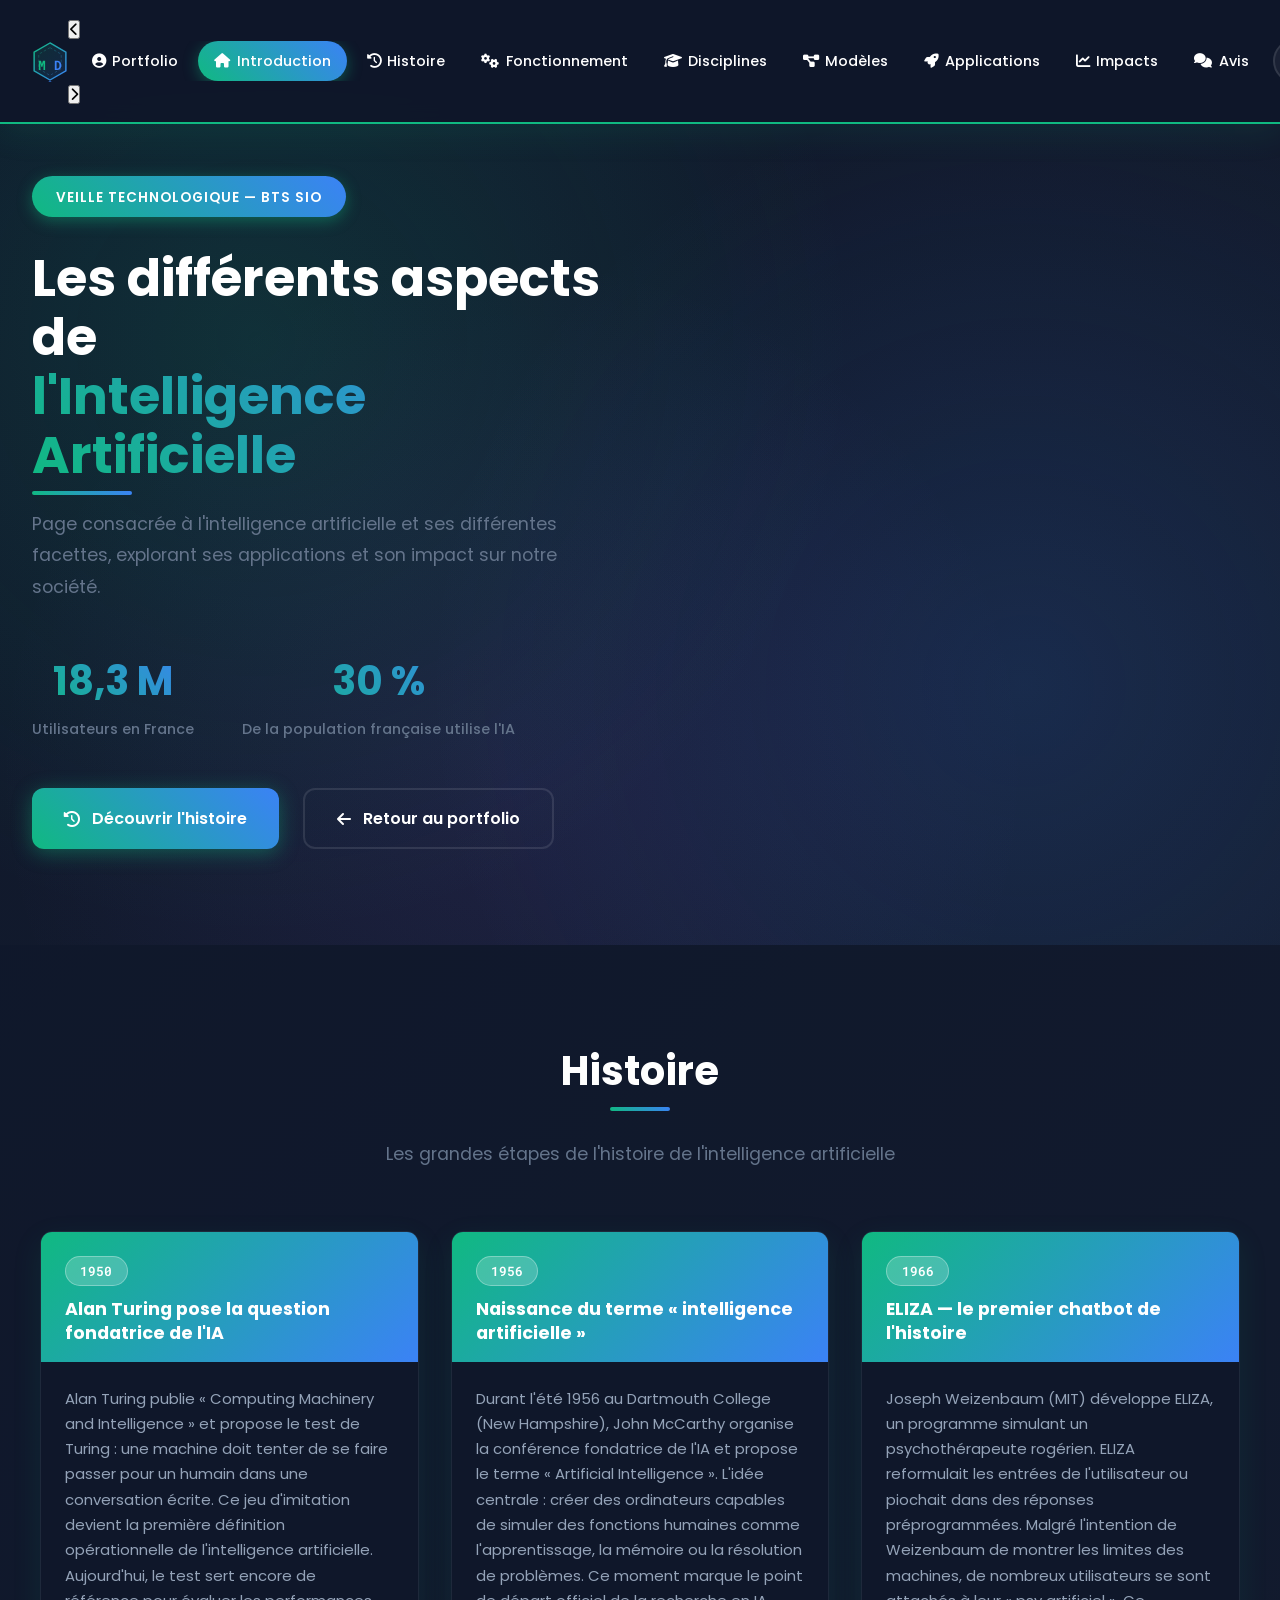
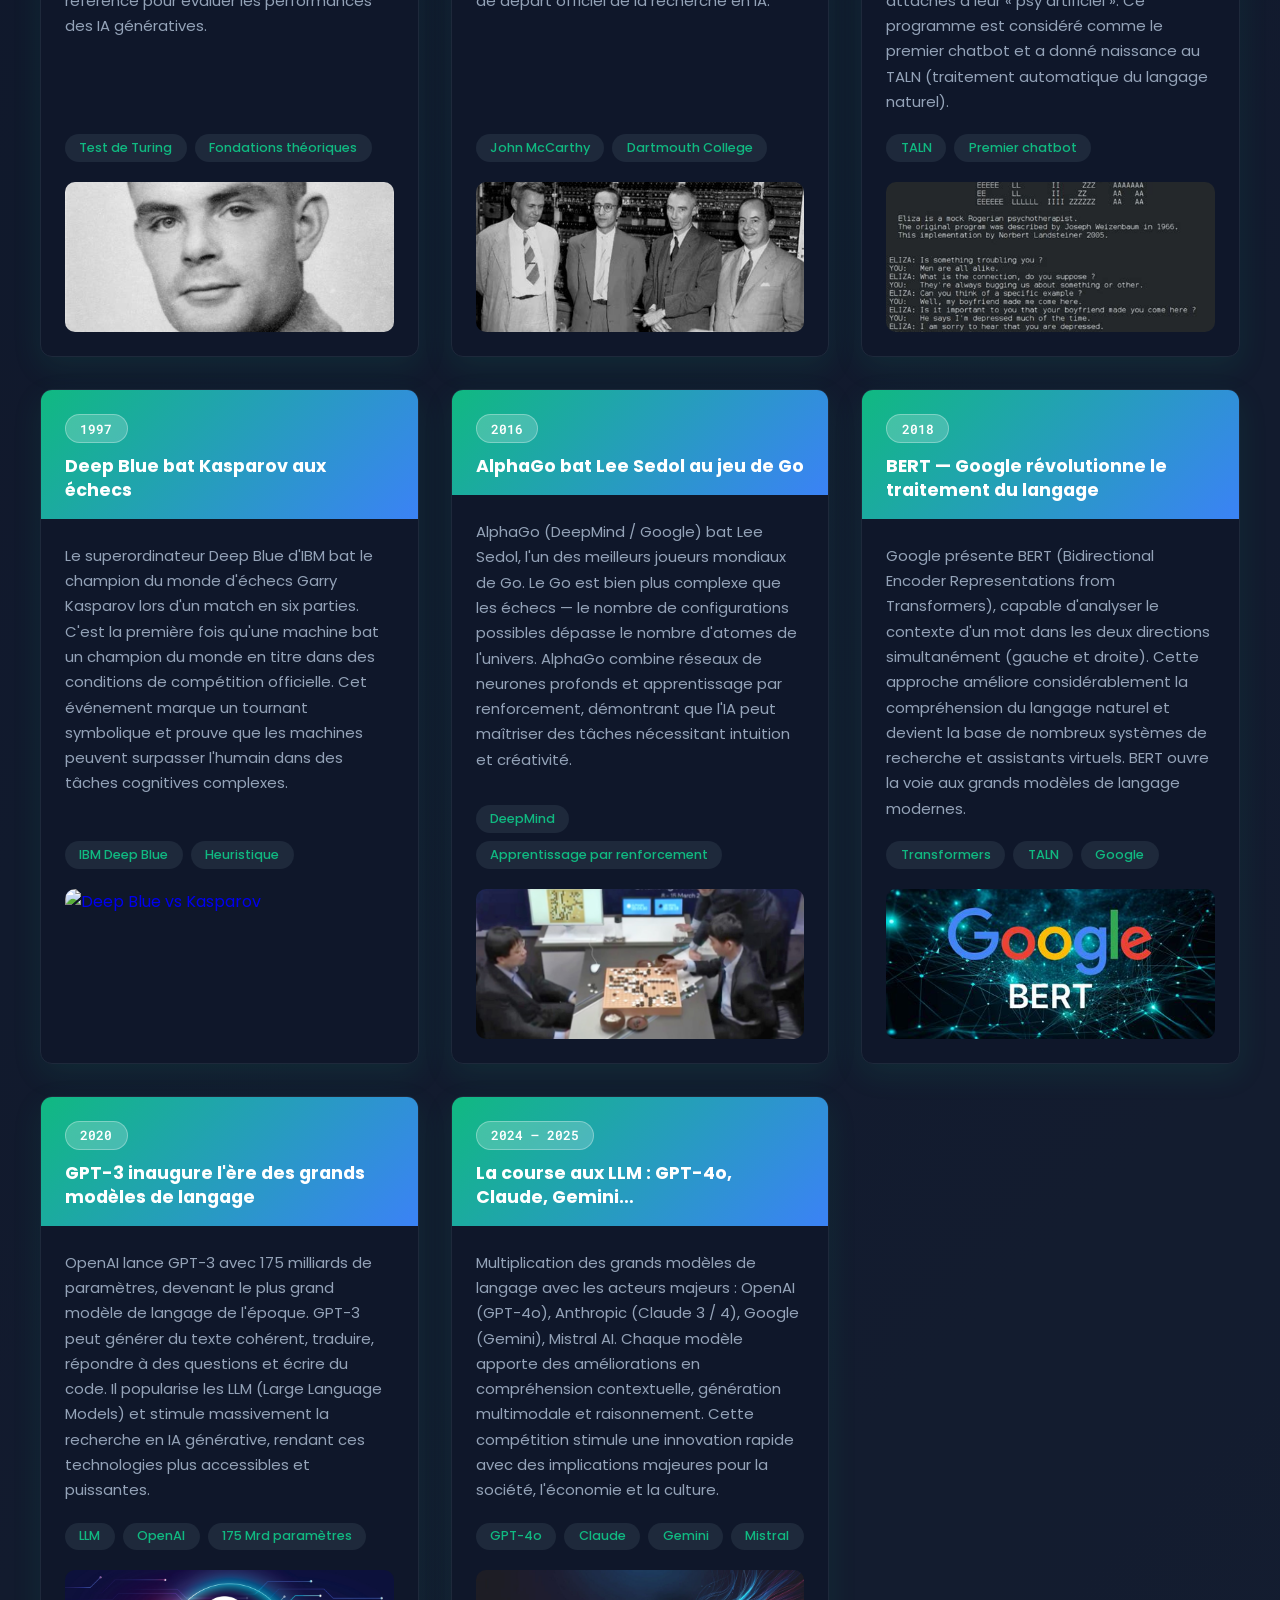
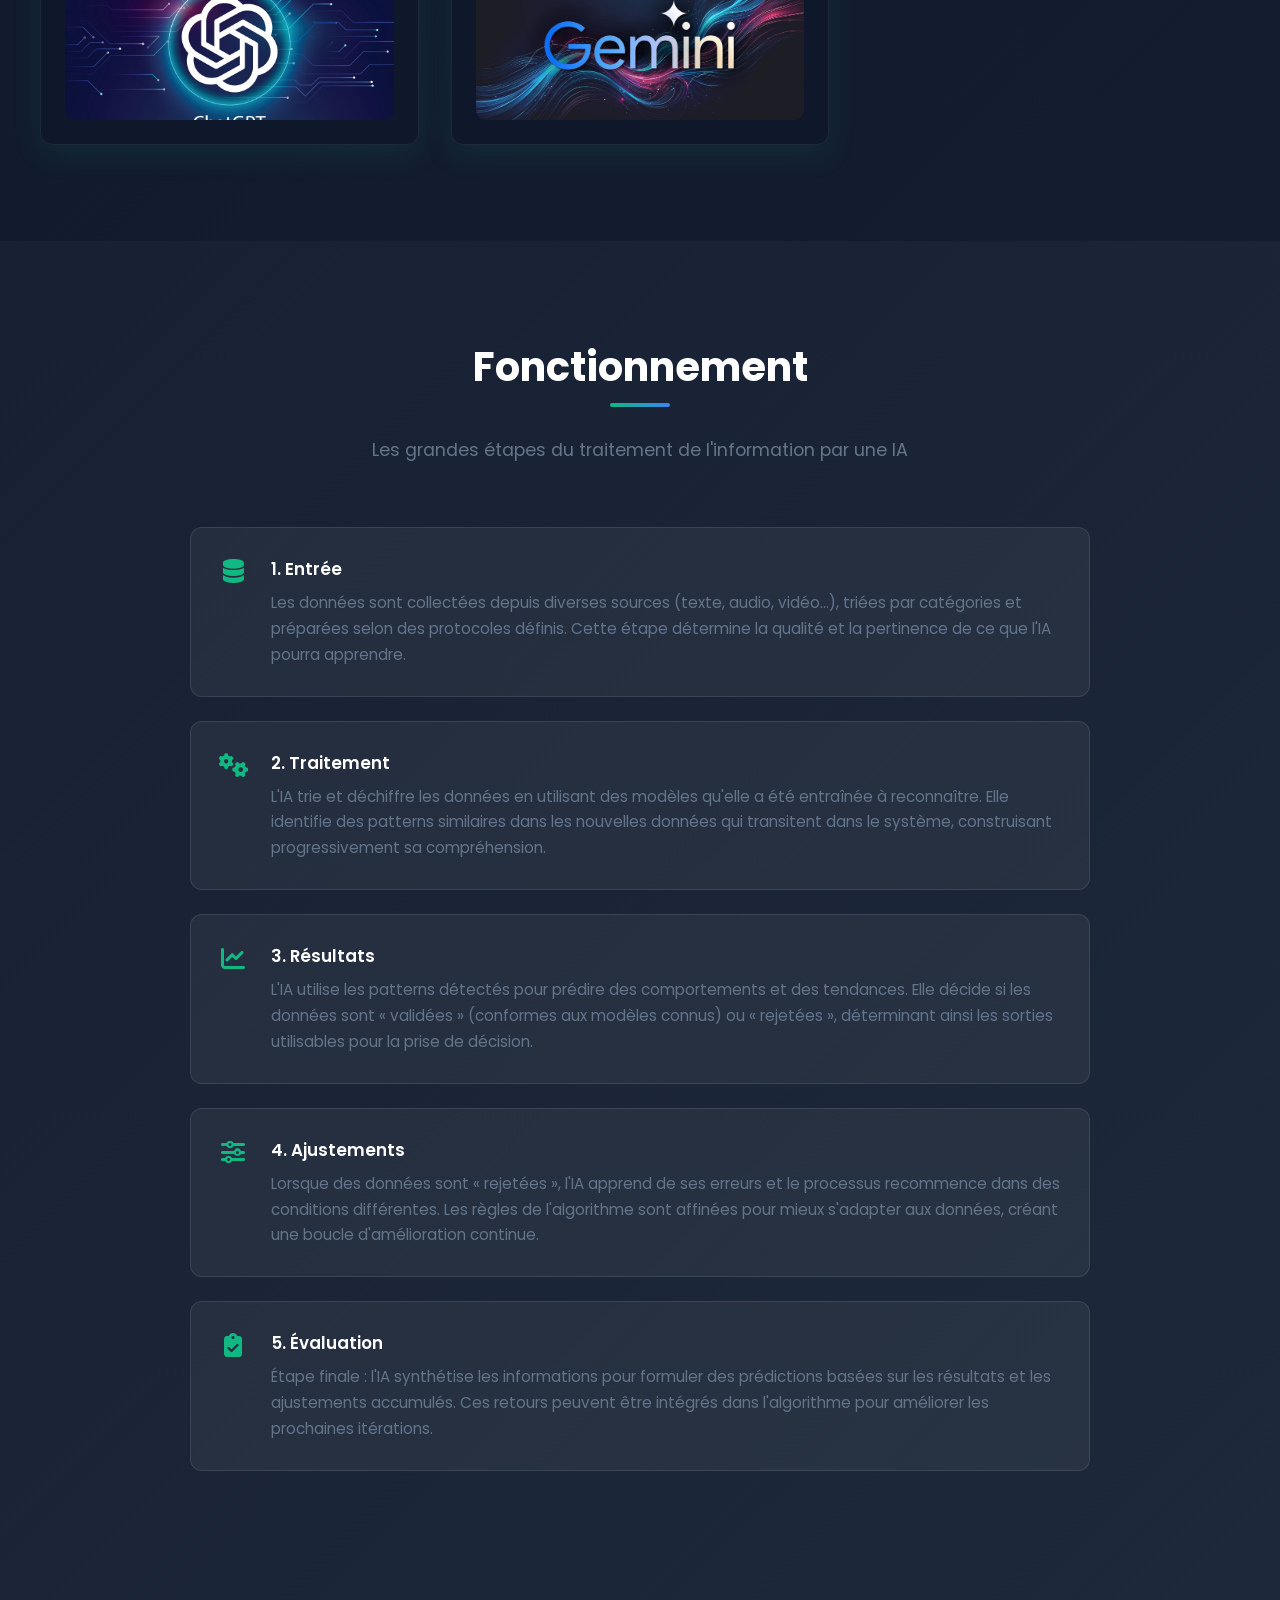
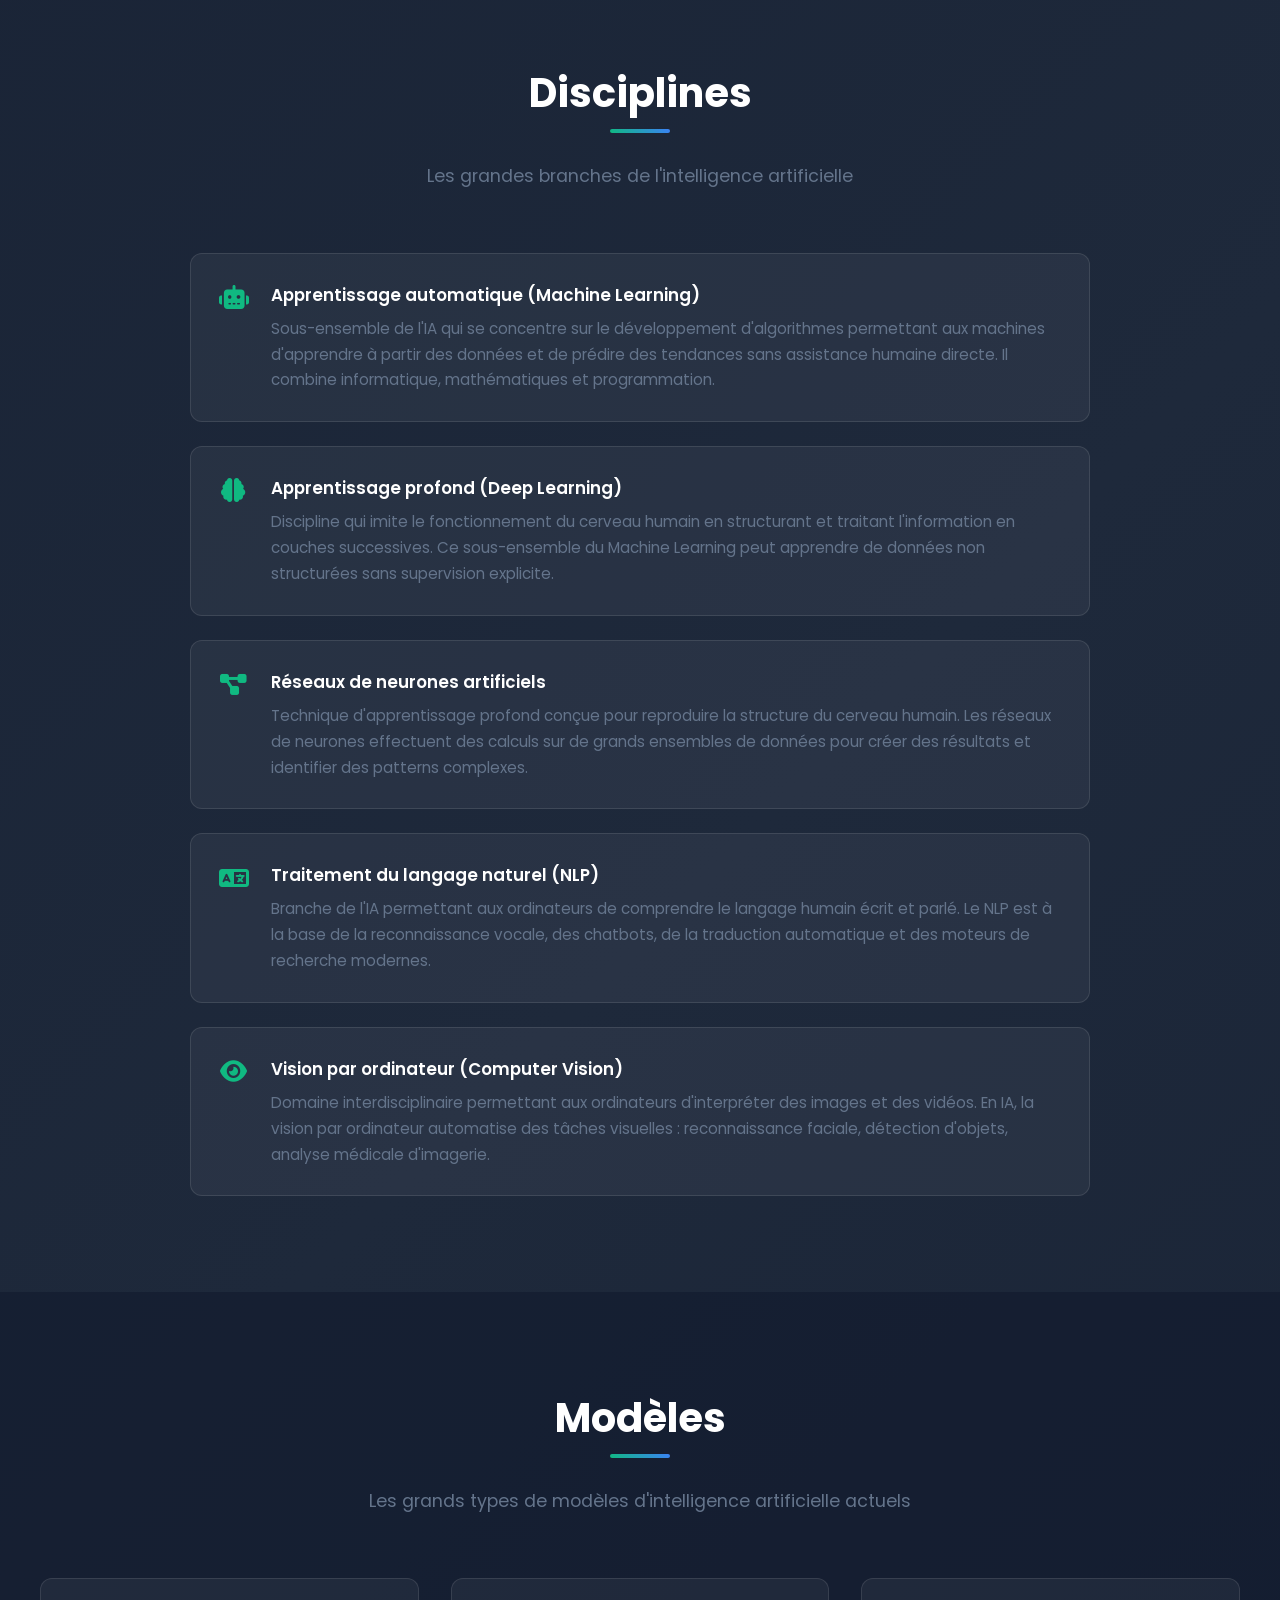
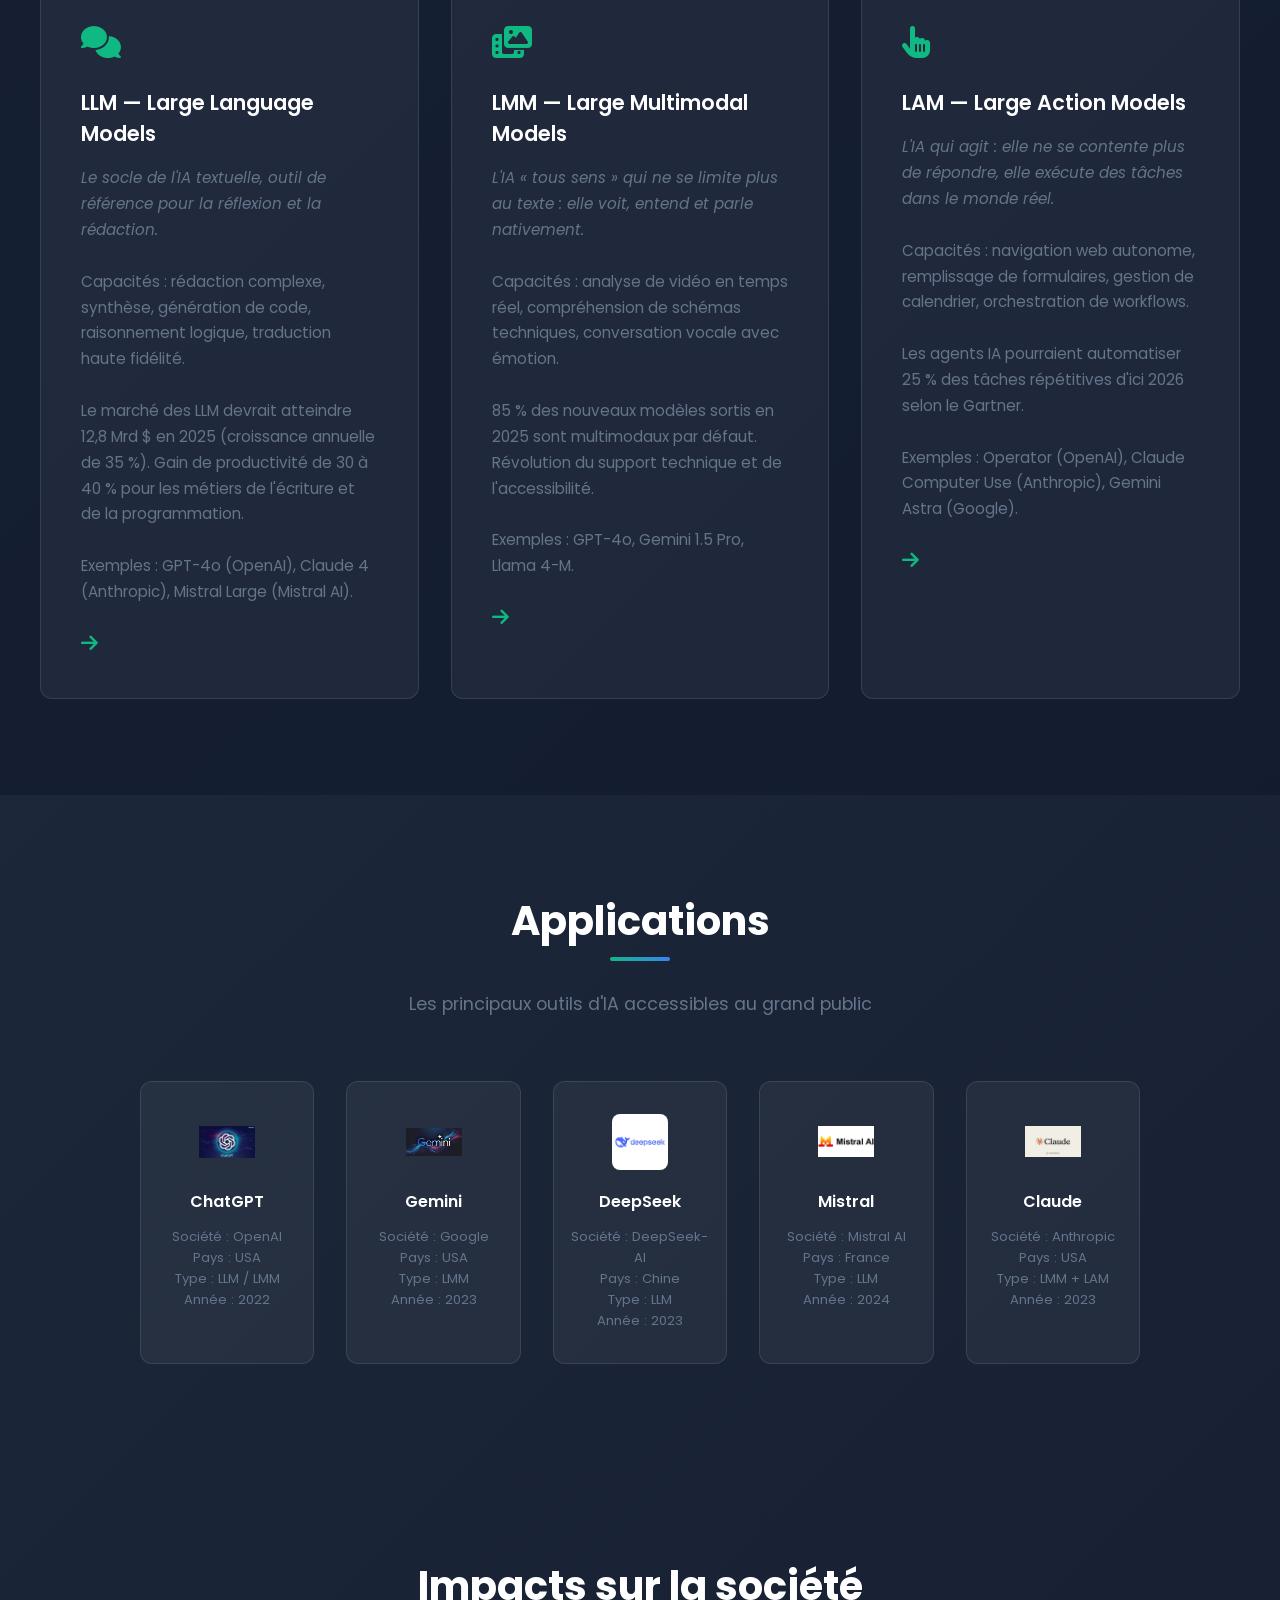
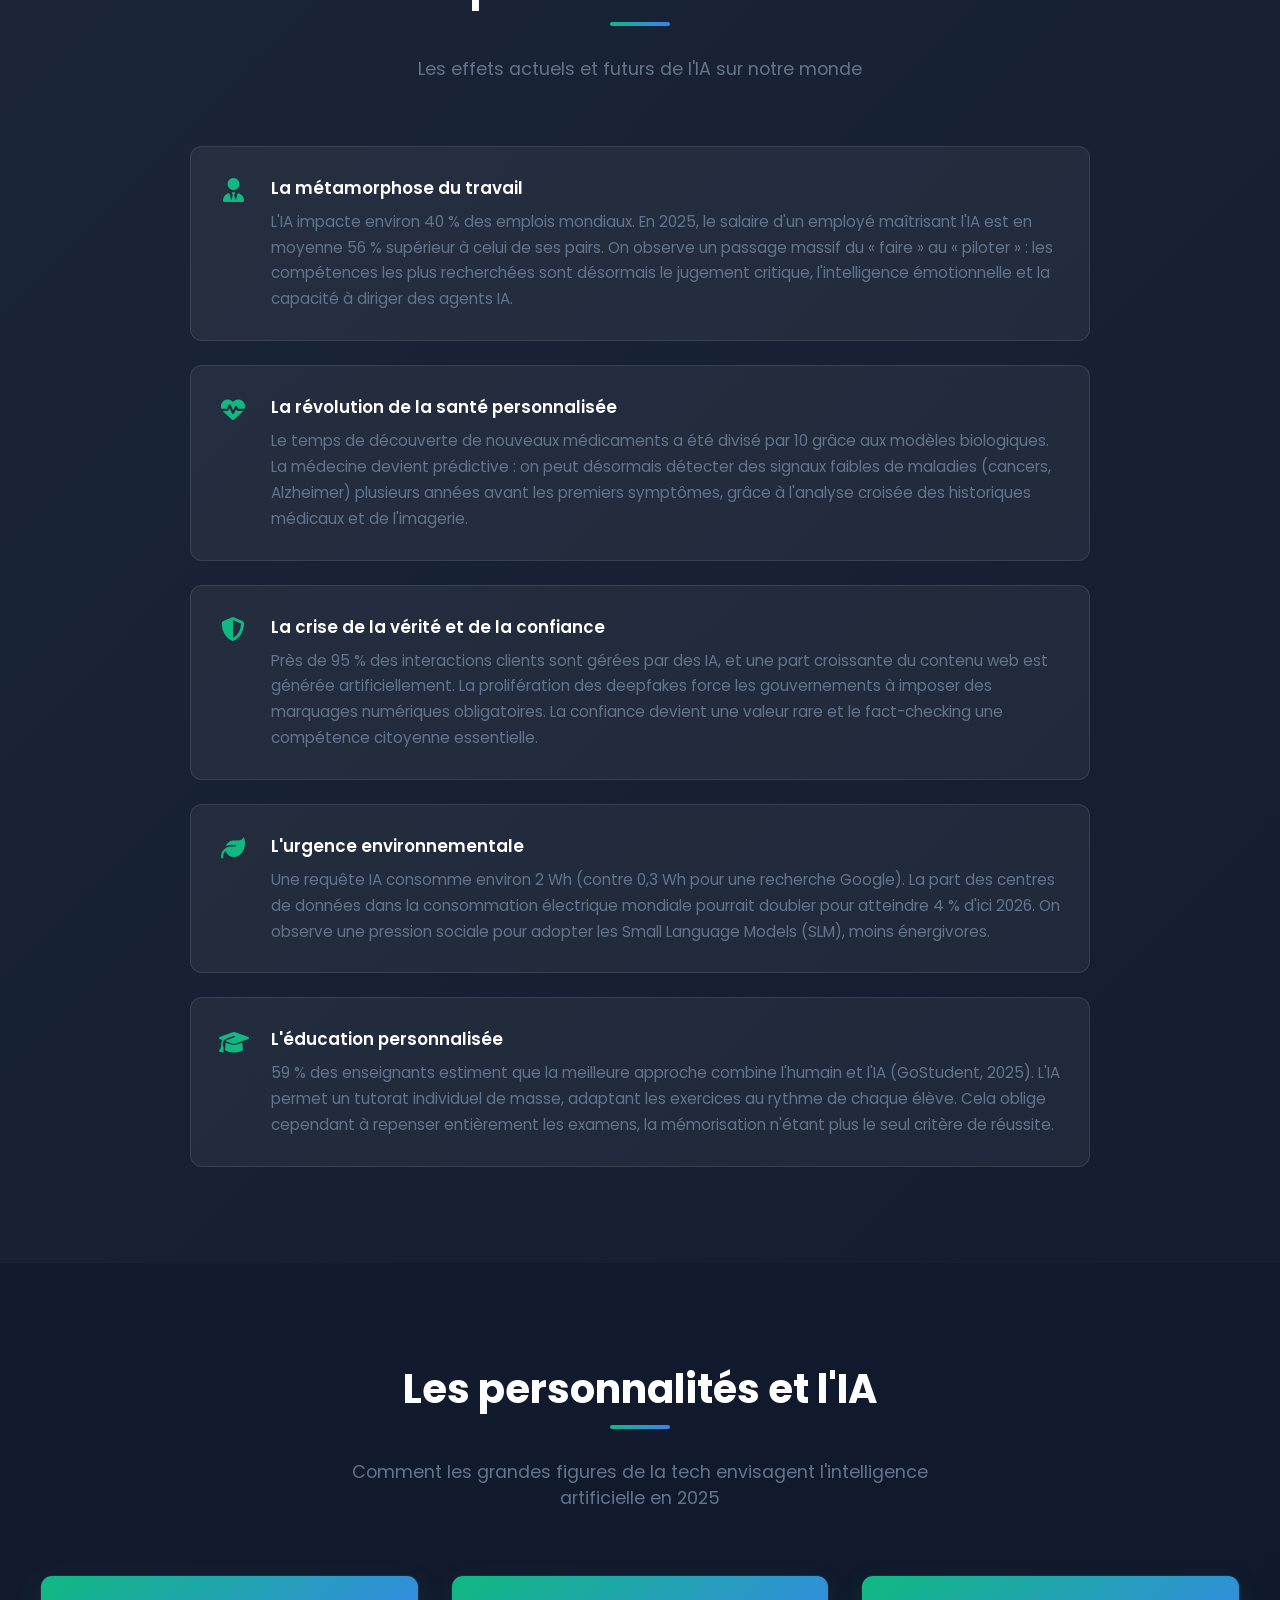
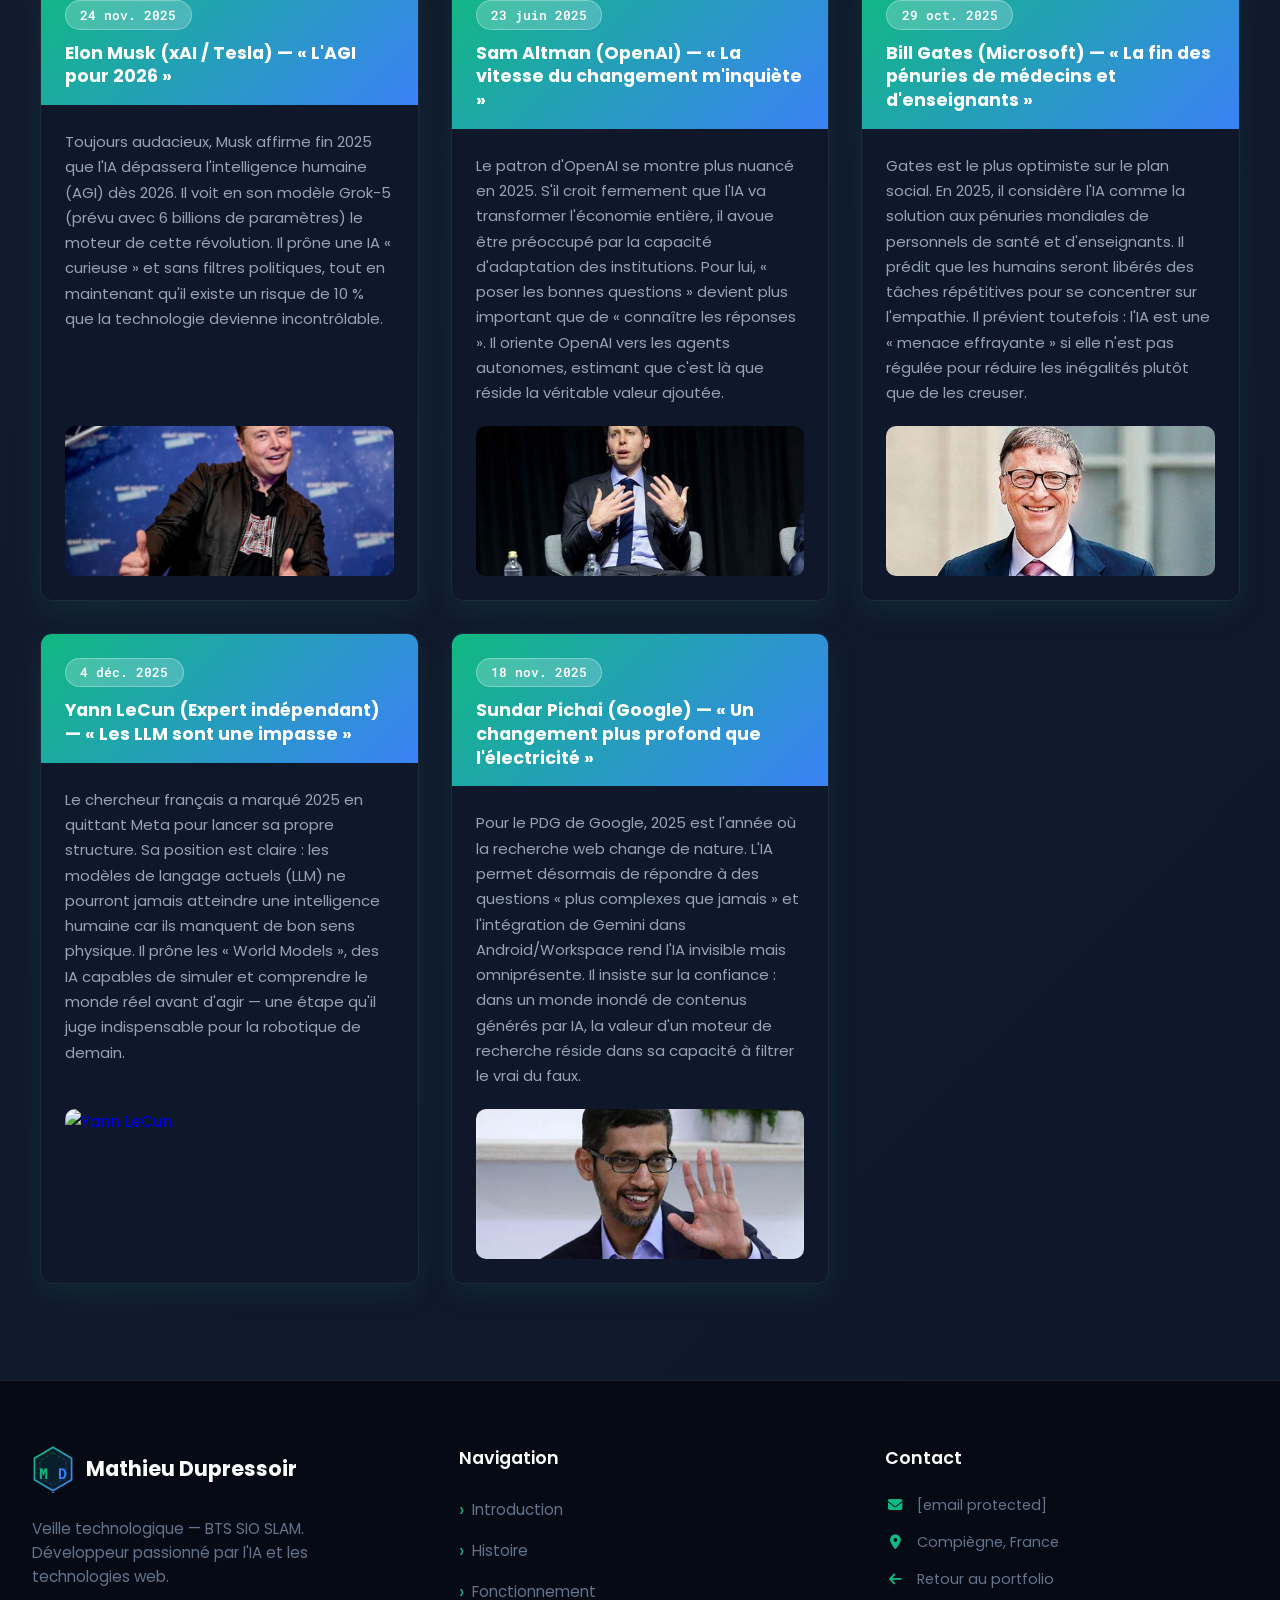
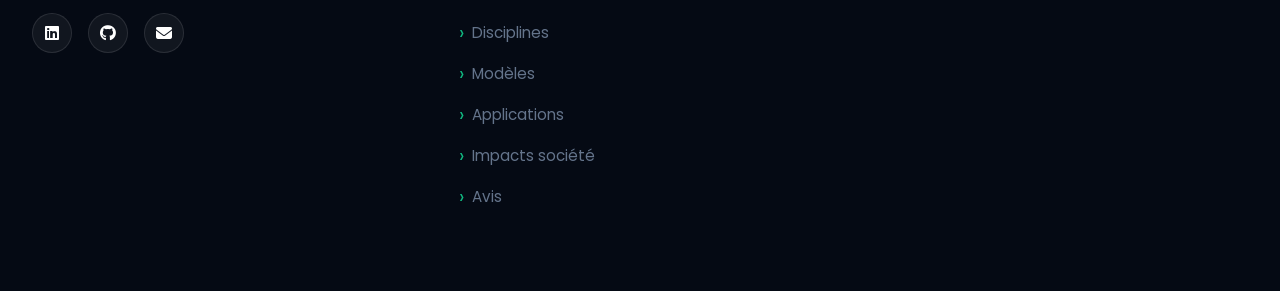
==== commit 03470584: "Change greeting from 'Hello' to 'Goodbye'" ====
--- a/Veille_technologique/Veille_technologique.html
+++ b/Veille_technologique/Veille_technologique.html
@@ -32,7 +32,12 @@
             </a>
         </div>
 
-        <ul class="nav-menu">
+        <div class="nav-menu-wrapper">
+            <button class="nav-arrow nav-arrow--left" id="navArrowLeft" aria-label="Défiler à gauche">
+                <i class="fas fa-chevron-left"></i>
+            </button>
+
+        <ul class="nav-menu" id="navMenu">
             <li><a href="../index.html" class="nav-link">
                 <i class="fas fa-user-circle"></i>
                 <span>Portfolio</span>
@@ -71,8 +76,15 @@
             </a></li>
         </ul>
 
+            <button class="nav-arrow nav-arrow--right" id="navArrowRight" aria-label="Défiler à droite">
+                <i class="fas fa-chevron-right"></i>
+            </button>
+        </div>
+
         <div class="nav-actions">
-            
+            <button class="theme-toggle" id="themeToggle" aria-label="Changer le thème">
+                <i class="fas fa-moon"></i>
+            </button>
             <a href="https://gemini.google.com/app" target="_blank" rel="noopener" class="btn btn-primary btn-small">
                 <i class="fas fa-robot"></i>
                 <span>Discuter avec une IA</span>
@@ -809,7 +821,7 @@
                 <a href="https://github.com/MatDup6080" class="social-link" aria-label="GitHub" target="_blank" rel="noopener">
                     <i class="fab fa-github"></i>
                 </a>
-                <a href="mailto:mathieu.dupressoir03@gmail.com" class="social-link" aria-label="Email">
+                <a href="/cdn-cgi/l/email-protection#452824312d2c20306b213035372036362a2c377576052228242c296b262a28" class="social-link" aria-label="Email">
                     <i class="fas fa-envelope"></i>
                 </a>
             </div>
@@ -834,7 +846,7 @@
             <ul class="footer-contact">
                 <li>
                     <i class="fas fa-envelope"></i>
-                    <span><a href="mailto:mathieu.dupressoir03@gmail.com">mathieu.dupressoir03@gmail.com</a></span>
+                    <span><a href="/cdn-cgi/l/email-protection#375a56435f5e52421953424745524444585e45070477505a565e5b1954585a"><span class="__cf_email__" data-cfemail="4d202c39252428386329383d3f283e3e22243f7d7e0d2a202c2421632e2220">[email&#160;protected]</span></a></span>
                 </li>
                 <li>
                     <i class="fas fa-map-marker-alt"></i>
@@ -848,11 +860,4 @@
         </div>
     </div>
 
-    <div class="footer-bottom">
-        <p>&copy; <span id="currentYear"></span> Mathieu Dupressoir — Veille Technologique BTS SIO SLAM</p>
-    </div>
-</footer>
-
-<script src="Veille_technologique.js"></script>
-</body>
-</html>
+    <div class="fo
--- a/Veille_technologique/style_ia.css
+++ b/Veille_technologique/style_ia.css
@@ -137,7 +137,7 @@
     white-space: nowrap;
 }
 
-/* Menu principal — scrollable sur grands écrans car beaucoup d'items */
+/* Menu principal — scrollable mais scrollbar invisible */
 .nav-menu {
     display: flex;
     list-style: none;
@@ -145,17 +145,11 @@
     padding: 0 0.5rem;
     overflow-x: auto;
     -webkit-overflow-scrolling: touch;
-    scrollbar-width: thin;
-    scrollbar-color: var(--primary) transparent;
+    scrollbar-width: none;
 }
 
 .nav-menu::-webkit-scrollbar {
-    height: 2px;
-}
-
-.nav-menu::-webkit-scrollbar-thumb {
-    background: var(--primary);
-    border-radius: 2px;
+    display: none;
 }
 
 .nav-link {
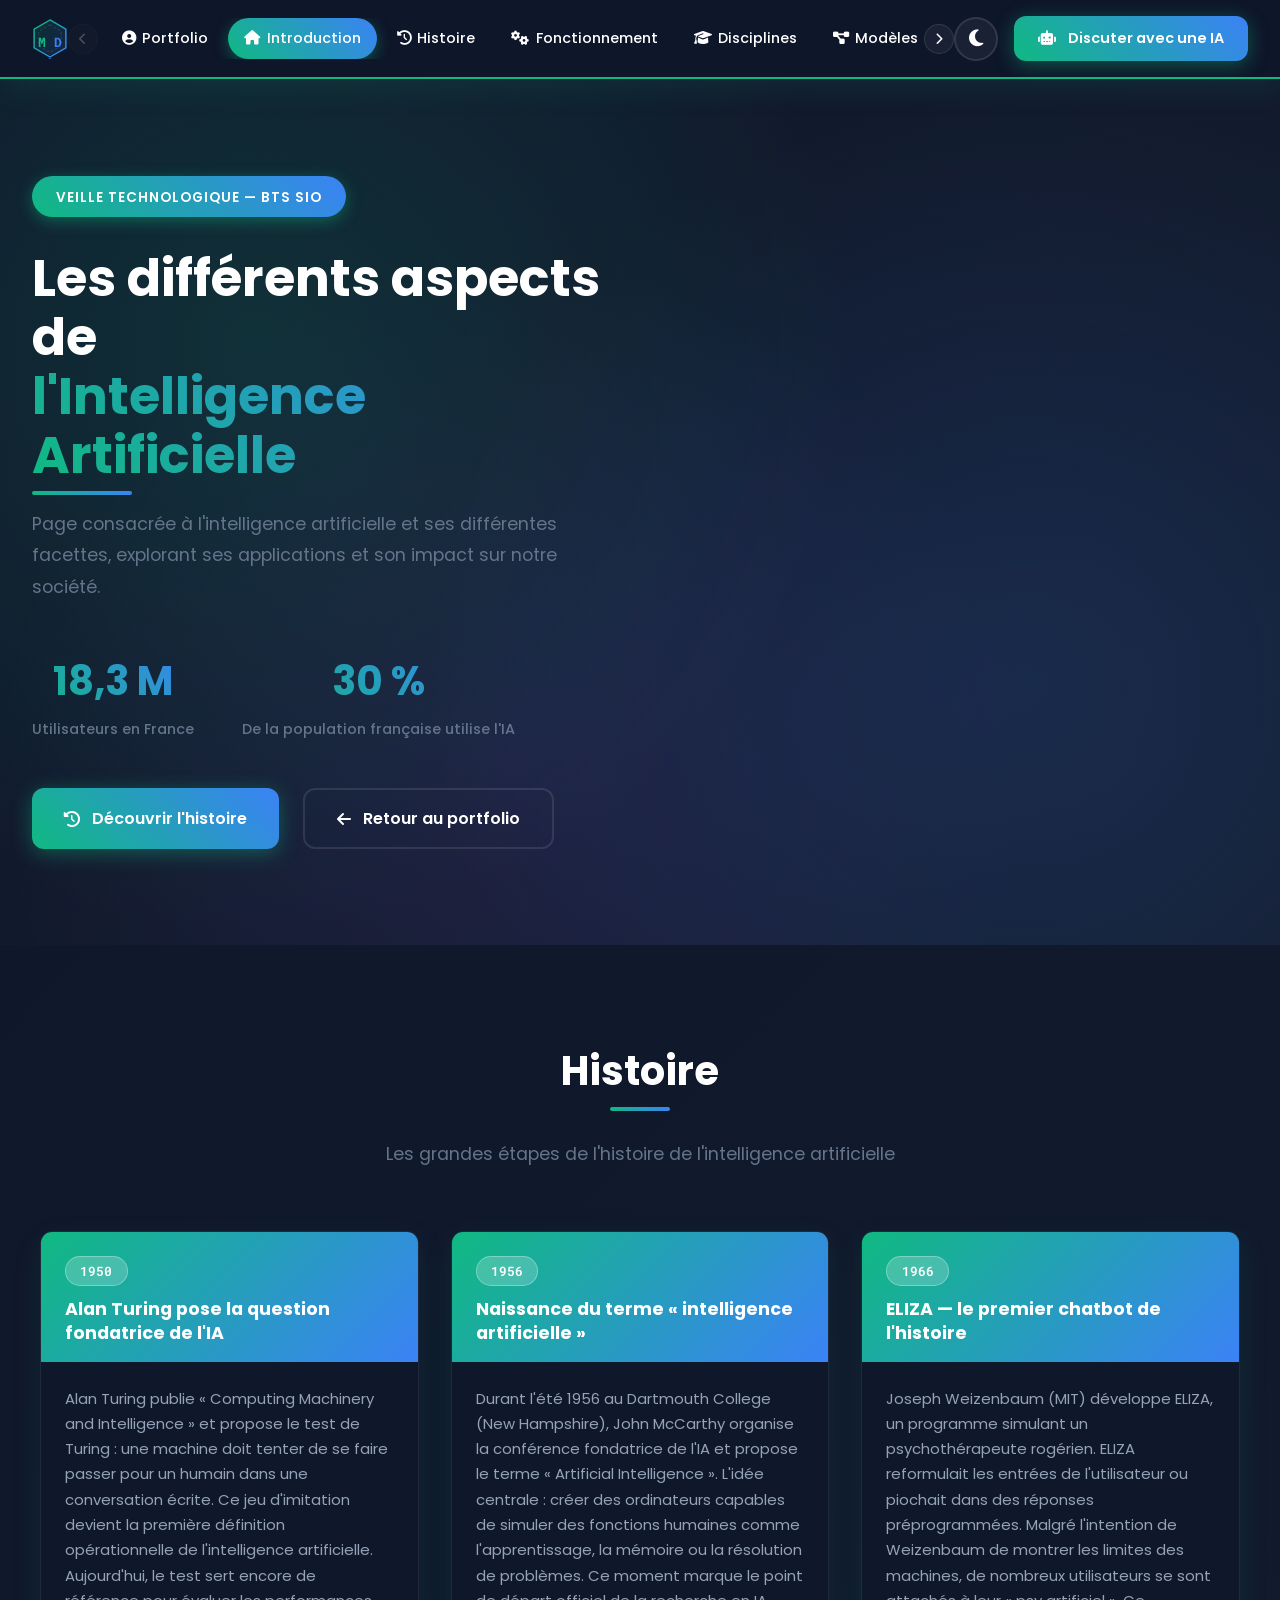
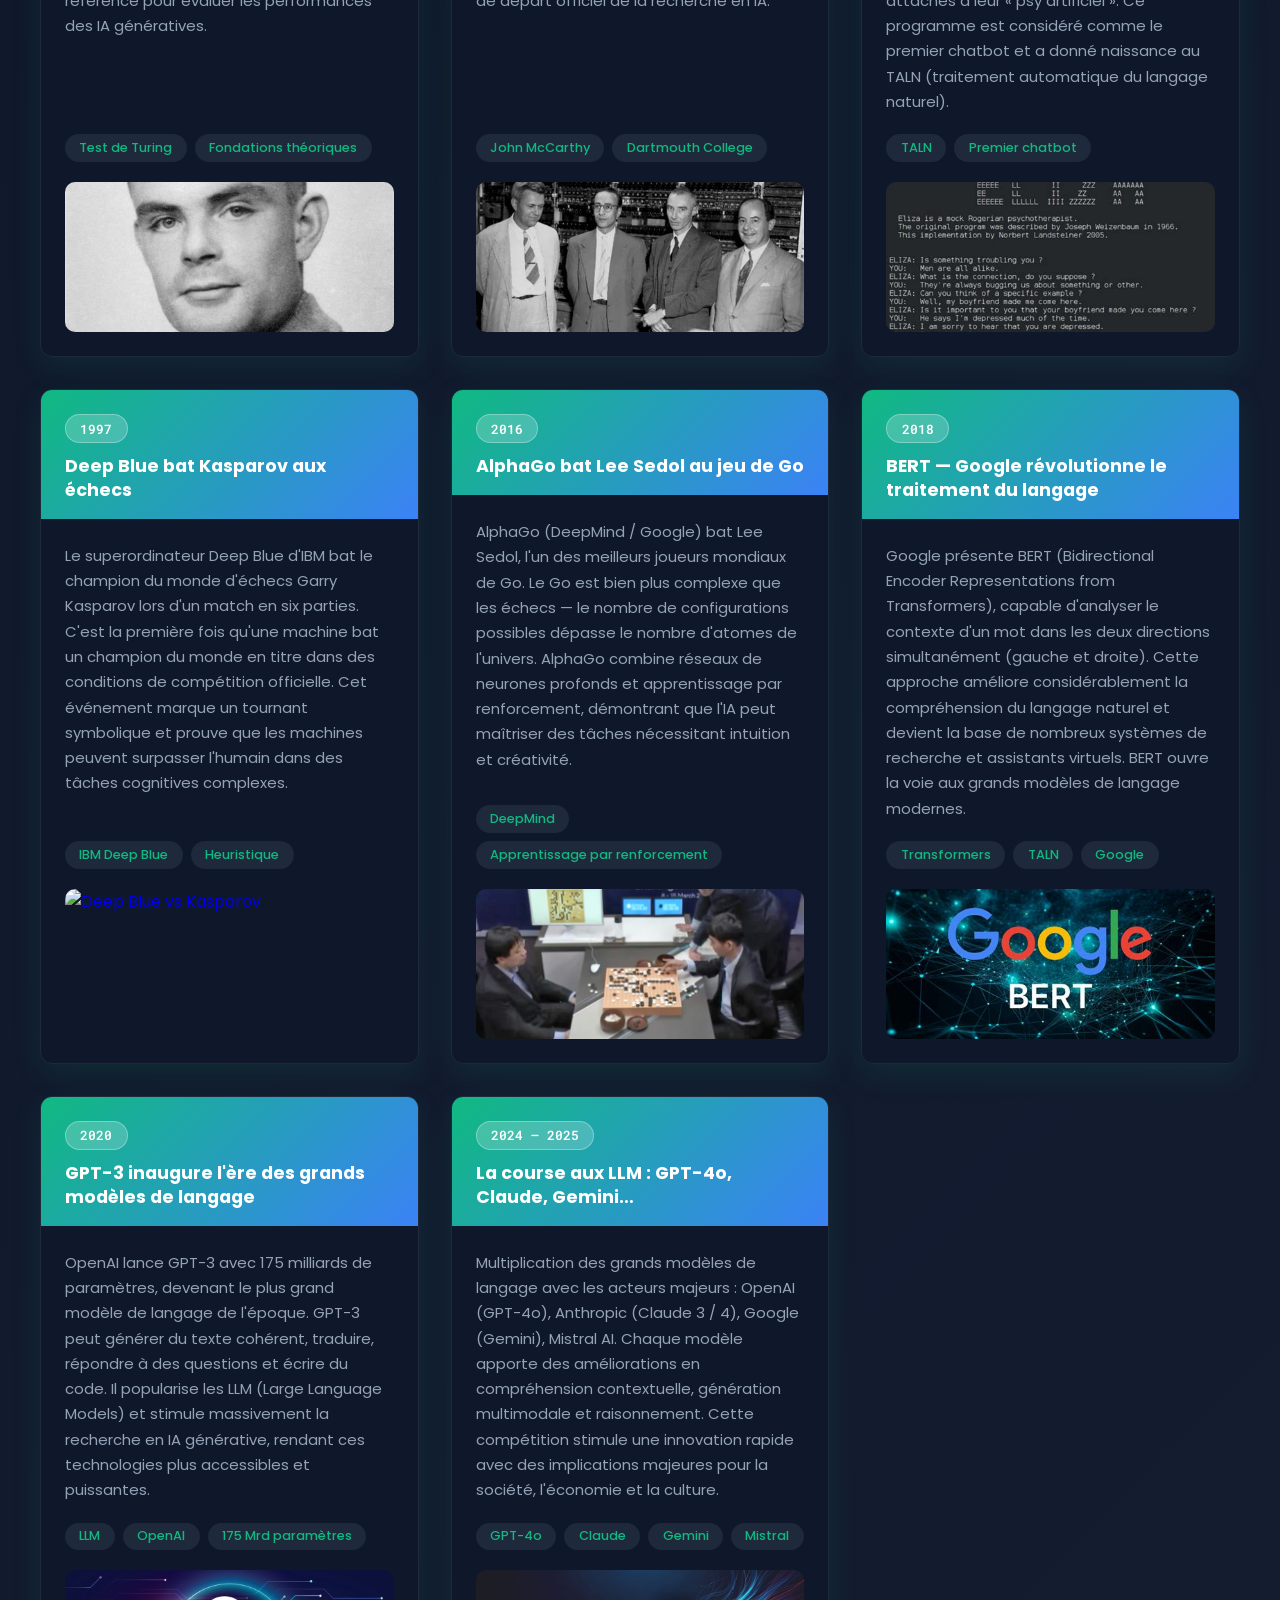
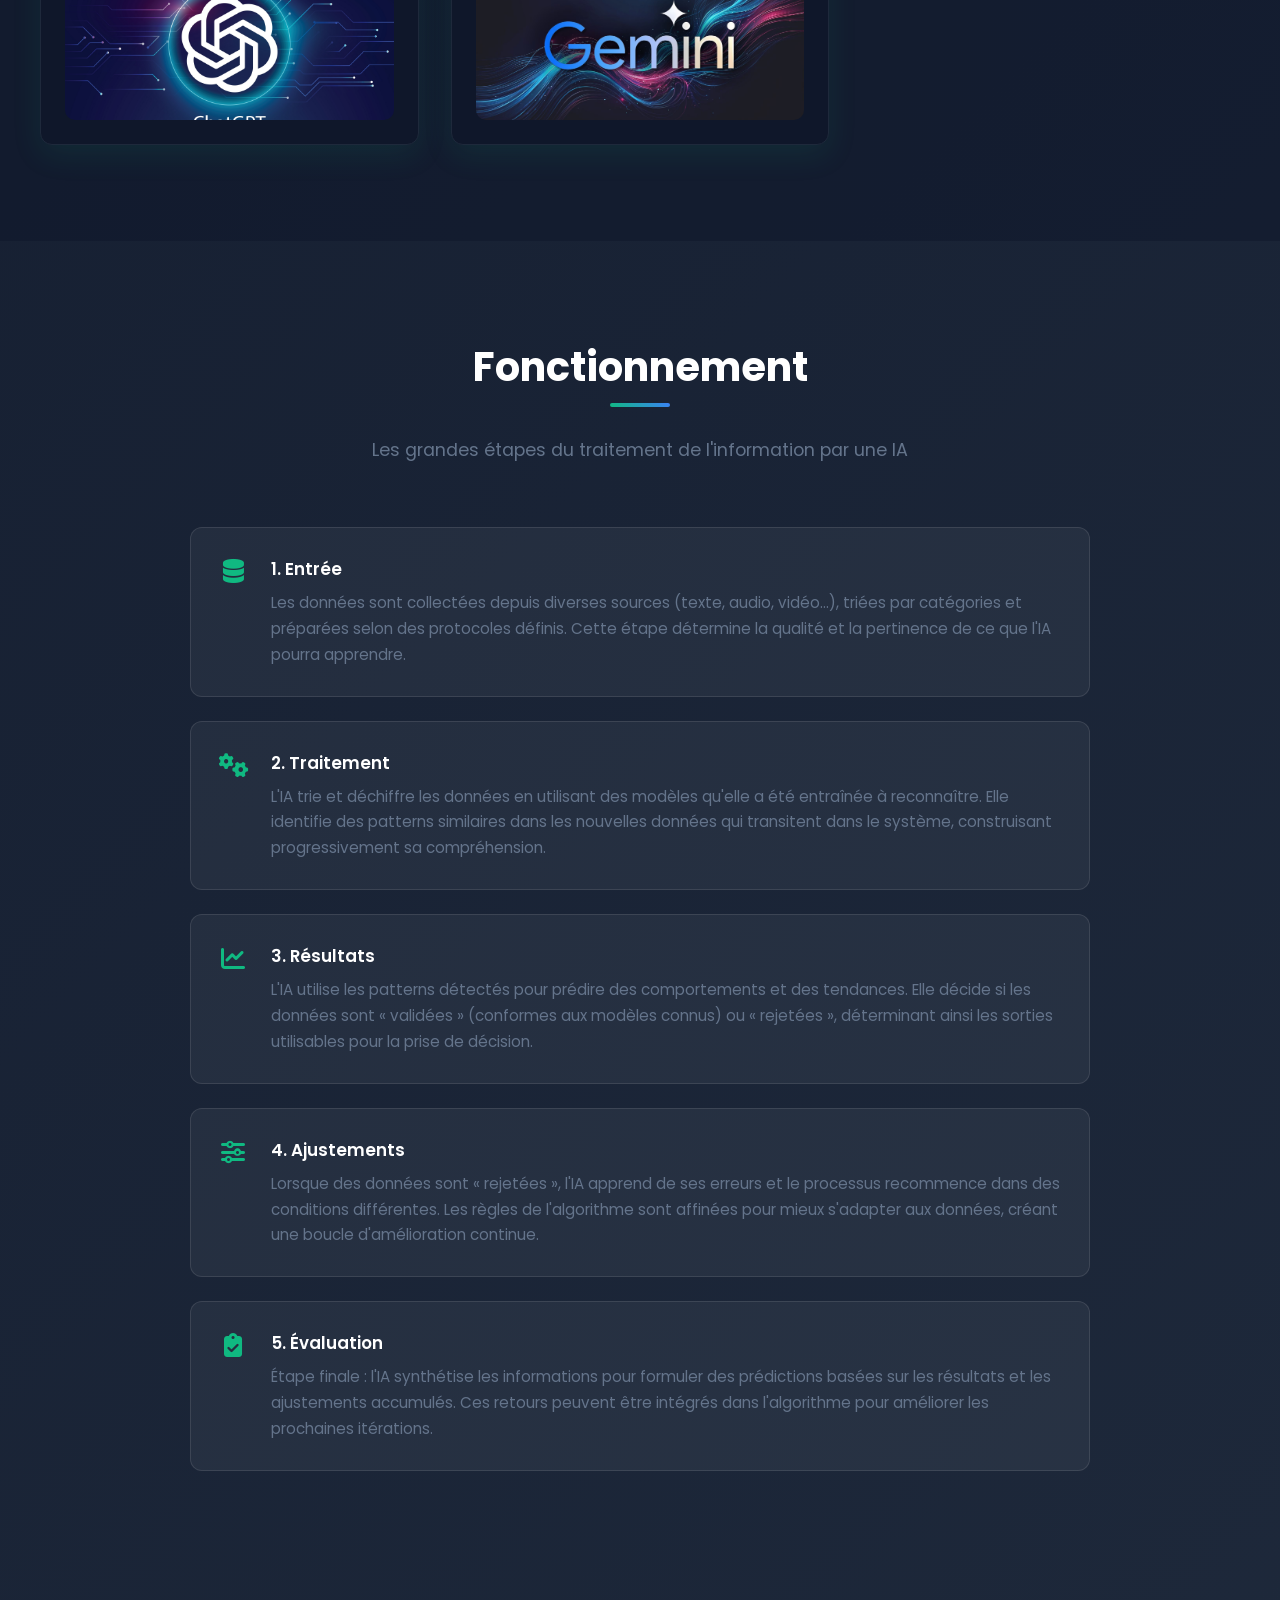
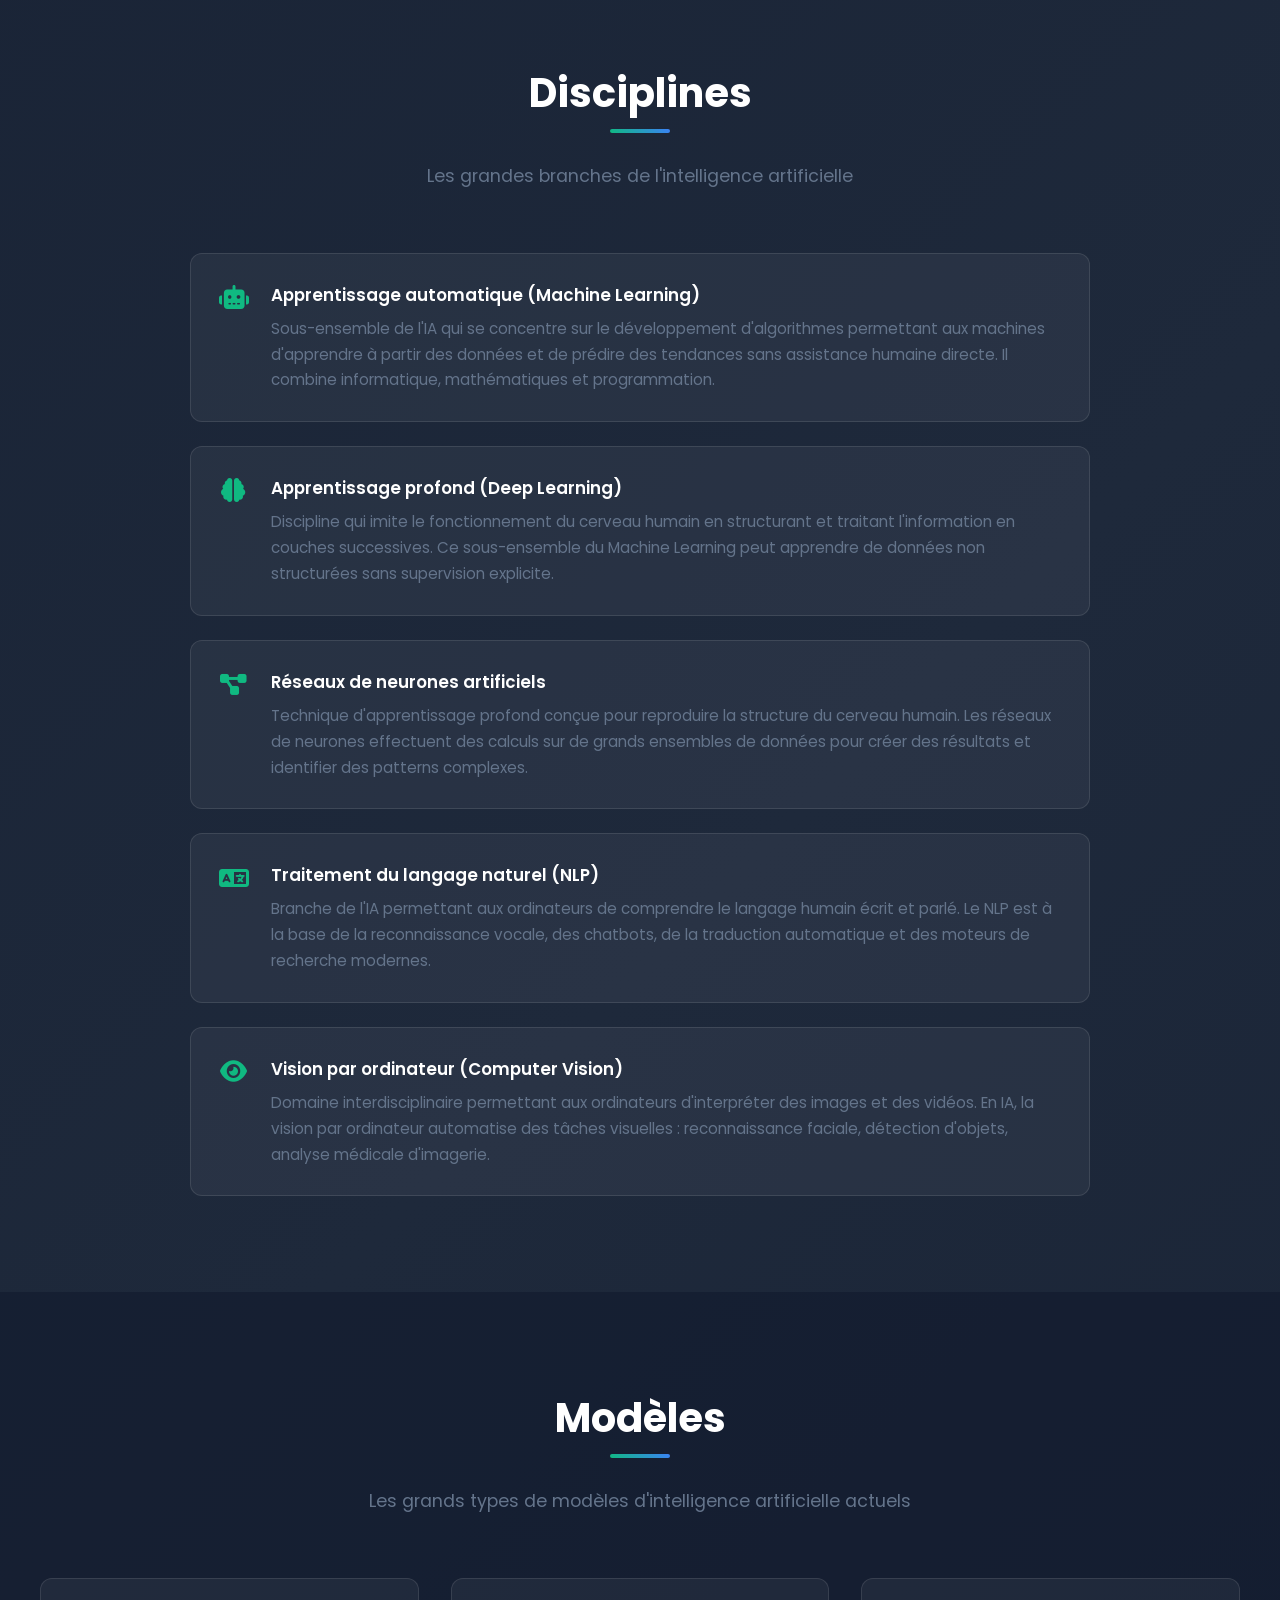
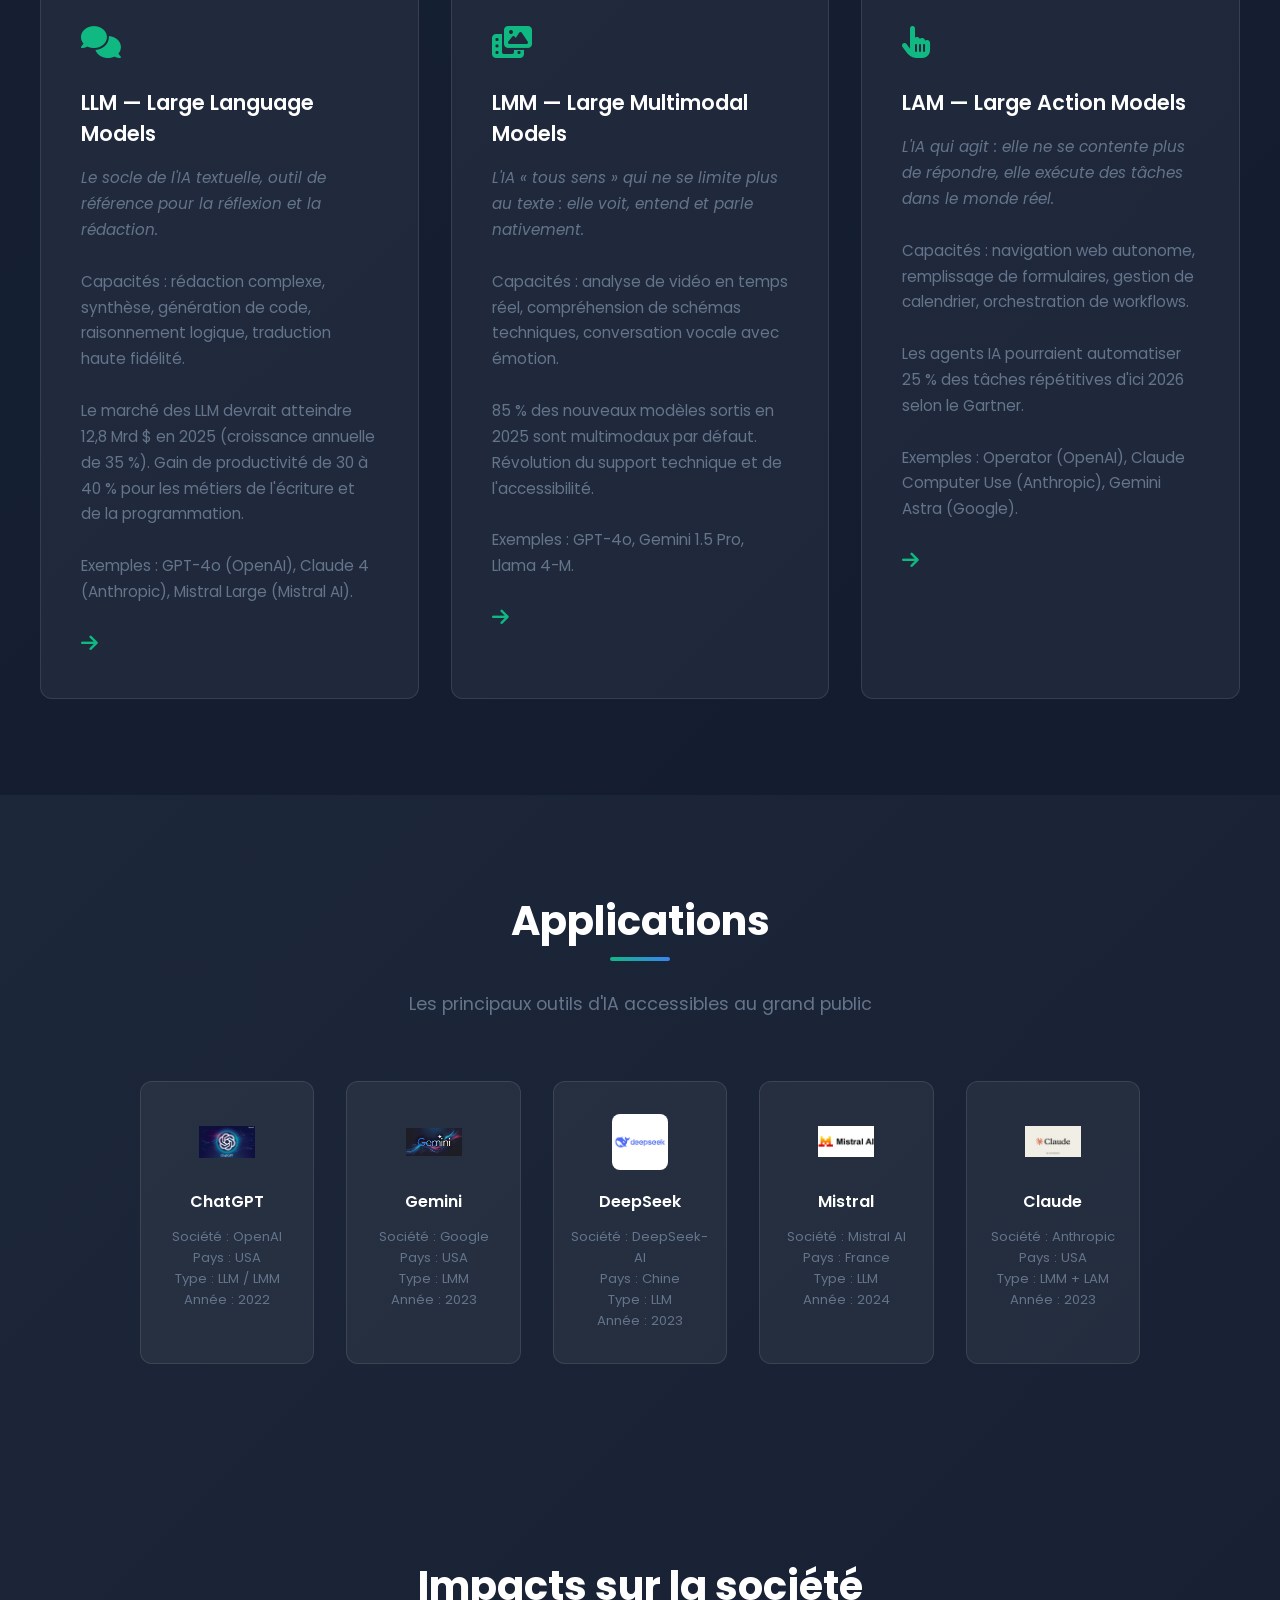
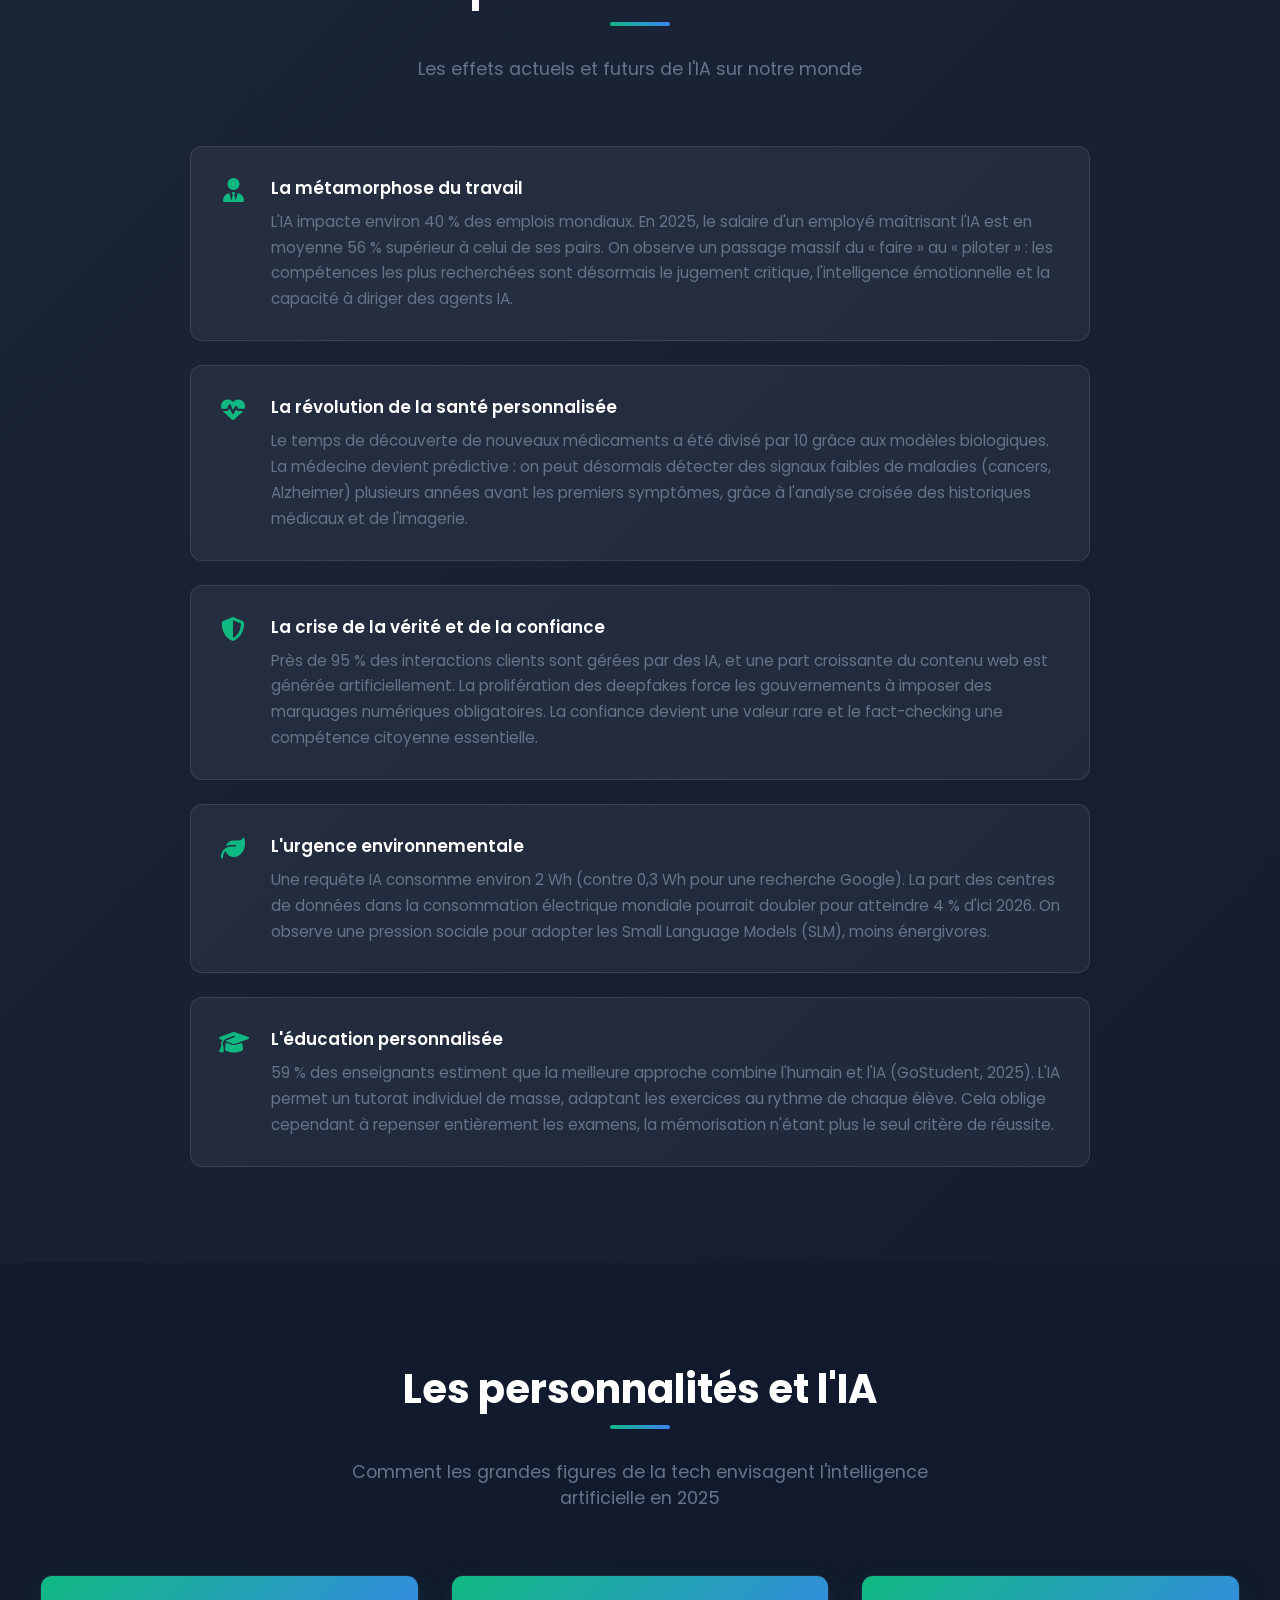
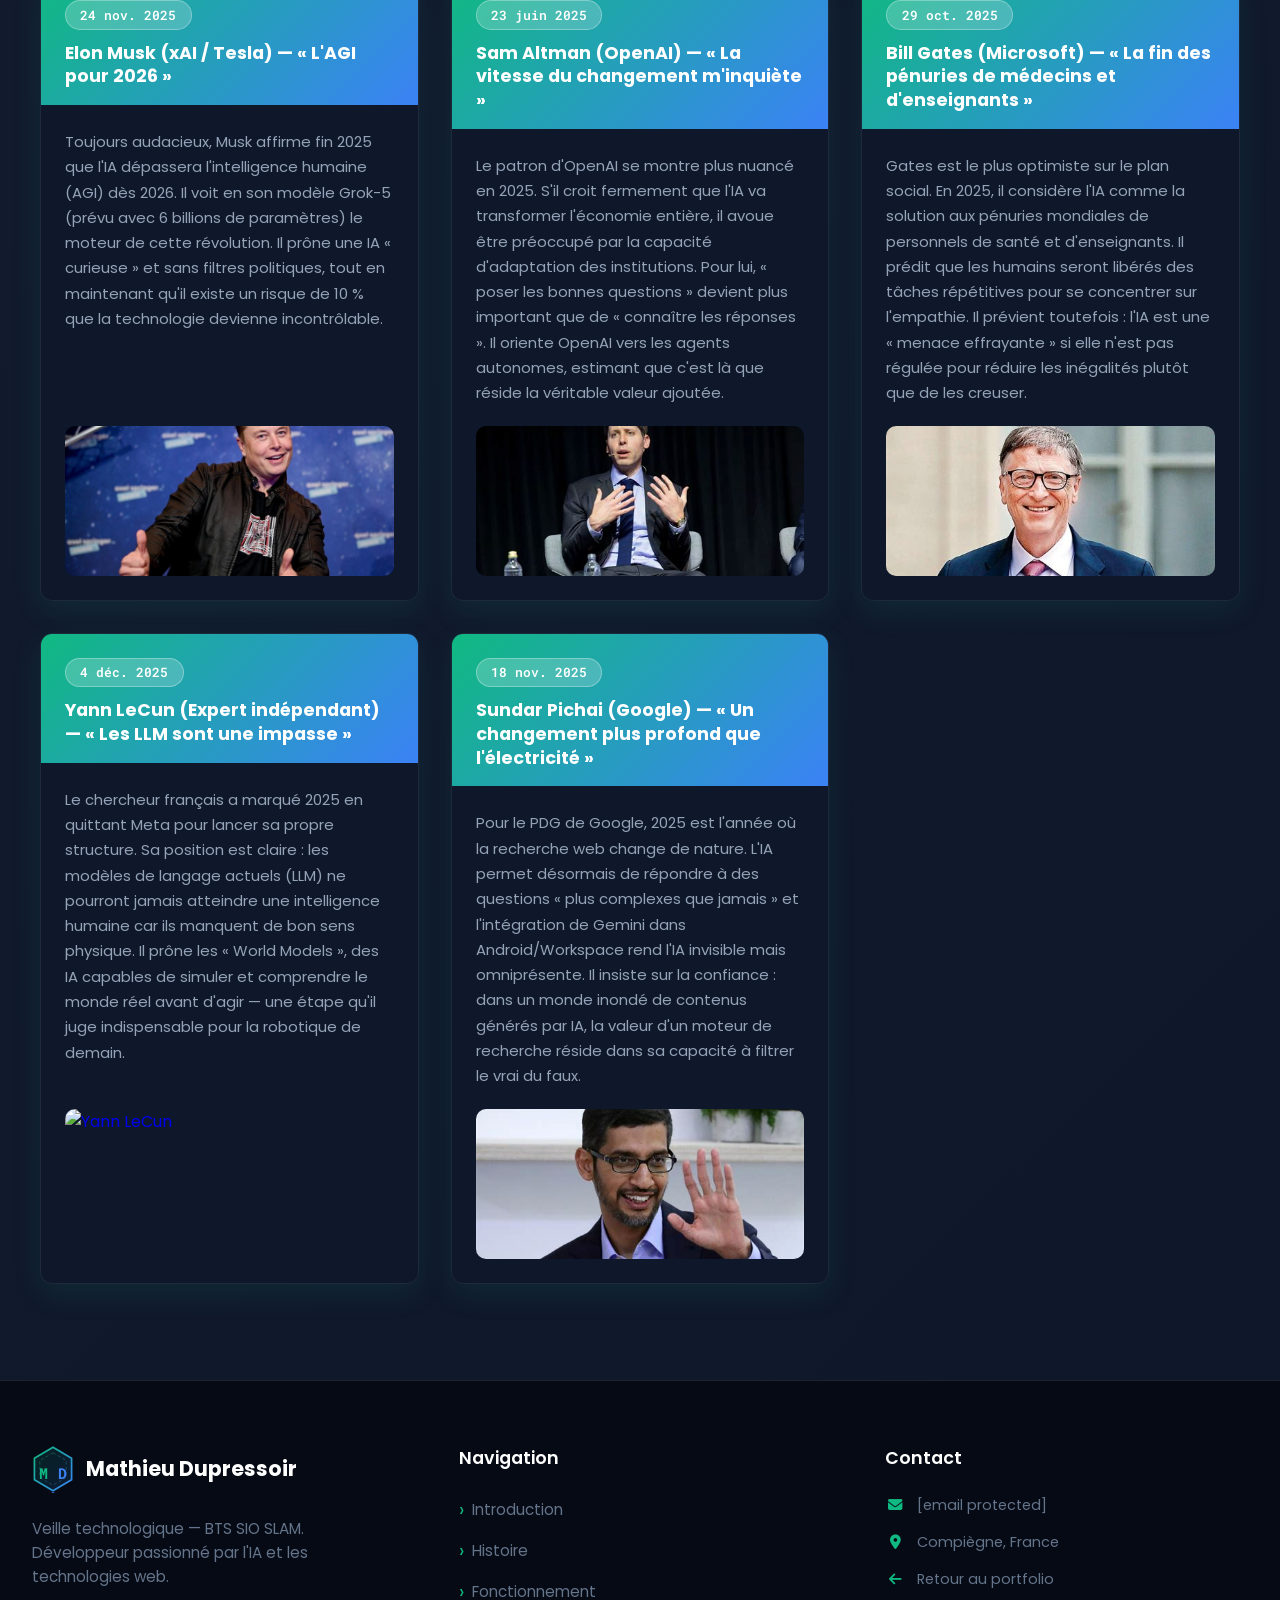
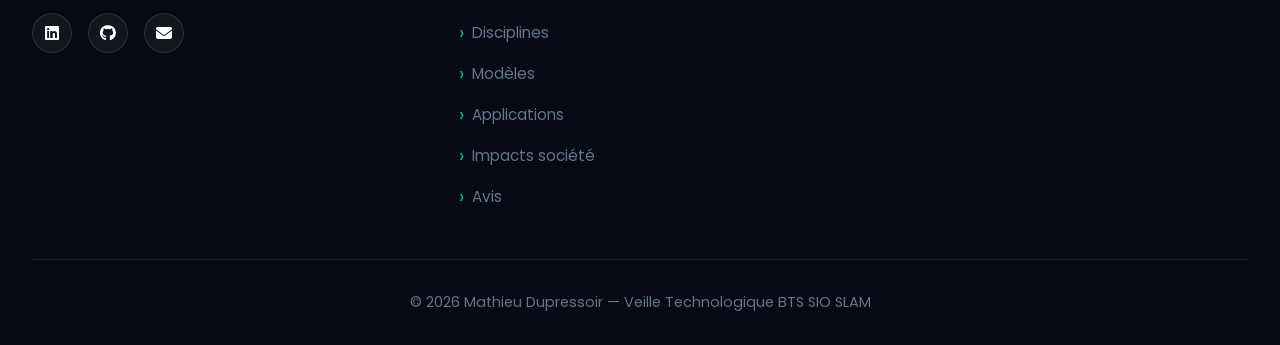
==== commit 3ff6d8eb: "Update print statement from 'Hello' to 'Goodbye'" ====
--- a/Veille_technologique/Veille_technologique.html
+++ b/Veille_technologique/Veille_technologique.html
@@ -860,4 +860,11 @@
         </div>
     </div>
 
-    <div class="fo
+    <div class="footer-bottom">
+        <p>&copy; <span id="currentYear"></span> Mathieu Dupressoir — Veille Technologique BTS SIO SLAM</p>
+    </div>
+</footer>
+
+<script src="Veille_technologique.js"></script>
+</body>
+</html>
--- a/Veille_technologique/style_ia.css
+++ b/Veille_technologique/style_ia.css
@@ -137,15 +137,56 @@
     white-space: nowrap;
 }
 
+/* Wrapper du menu avec flèches */
+.nav-menu-wrapper {
+    display: flex;
+    align-items: center;
+    gap: 0.25rem;
+    flex: 1;
+    min-width: 0;
+    position: relative;
+}
+
+.nav-arrow {
+    background: var(--card-bg);
+    border: 1px solid var(--card-border);
+    color: var(--text-main);
+    width: 30px;
+    height: 30px;
+    border-radius: 50%;
+    cursor: pointer;
+    display: flex;
+    align-items: center;
+    justify-content: center;
+    flex-shrink: 0;
+    font-size: 0.75rem;
+    transition: var(--transition);
+    opacity: 0.5;
+}
+
+.nav-arrow:hover {
+    background: var(--primary);
+    border-color: var(--primary);
+    color: white;
+    opacity: 1;
+}
+
+.nav-arrow.visible {
+    opacity: 1;
+}
+
 /* Menu principal — scrollable mais scrollbar invisible */
 .nav-menu {
     display: flex;
     list-style: none;
     gap: 0.25rem;
-    padding: 0 0.5rem;
+    padding: 0 0.25rem;
     overflow-x: auto;
     -webkit-overflow-scrolling: touch;
     scrollbar-width: none;
+    scroll-behavior: smooth;
+    flex: 1;
+    min-width: 0;
 }
 
 .nav-menu::-webkit-scrollbar {
@@ -1028,18 +1069,19 @@
         text-align: center;
         gap: 3rem;
     }
-
     .hero-title { font-size: 2.6rem; }
     .hero-stats { justify-content: center; }
     .hero-actions { justify-content: center; }
-
     .title-line.accent::after {
         left: 50%;
         transform: translateX(-50%);
     }
 
+    .nav-menu-wrapper { display: none; }
     .nav-menu { display: none; }
     .menu-toggle { display: block; }
+    .nav-actions .btn-small span { display: none; }
+    .nav-actions .btn-small i { margin: 0; }
 }
 
 @media (max-width: 768px) {
@@ -1050,9 +1092,6 @@
     .section-title { font-size: 2rem; }
     .hero-stats { flex-direction: column; gap: 1.5rem; }
 
-    .nav-actions .btn-small span { display: none; }
-    .nav-actions .btn-small i { margin: 0; }
-
     .parcours-section { padding: 3rem 1rem; }
     .parcours-grid {
         grid-template-columns: 1fr;
@@ -1064,7 +1103,6 @@
     .contact-section { padding: 3rem 1rem; }
     .quick-access { padding: 3rem 1rem; }
     .tech-stack { padding: 3rem 1rem; }
-
     .tech-grid { grid-template-columns: repeat(2, 1fr); }
 }
 
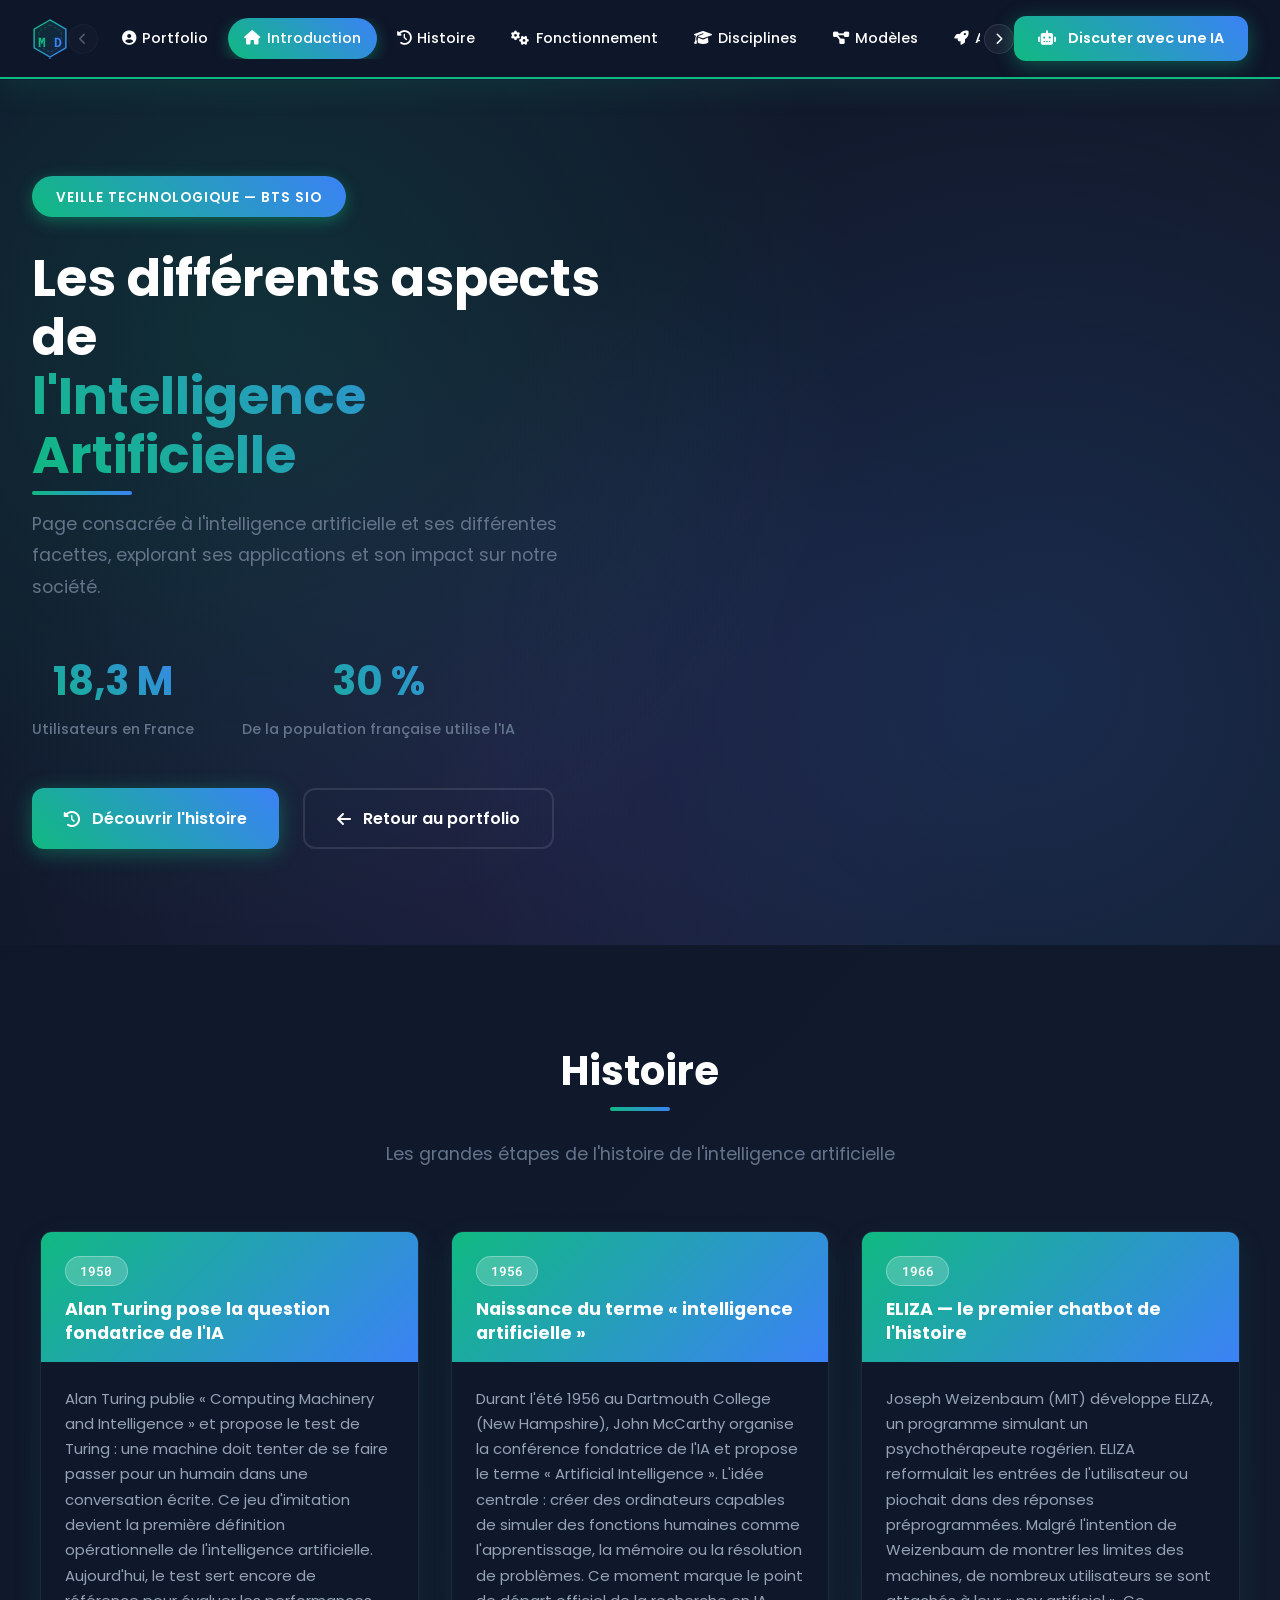
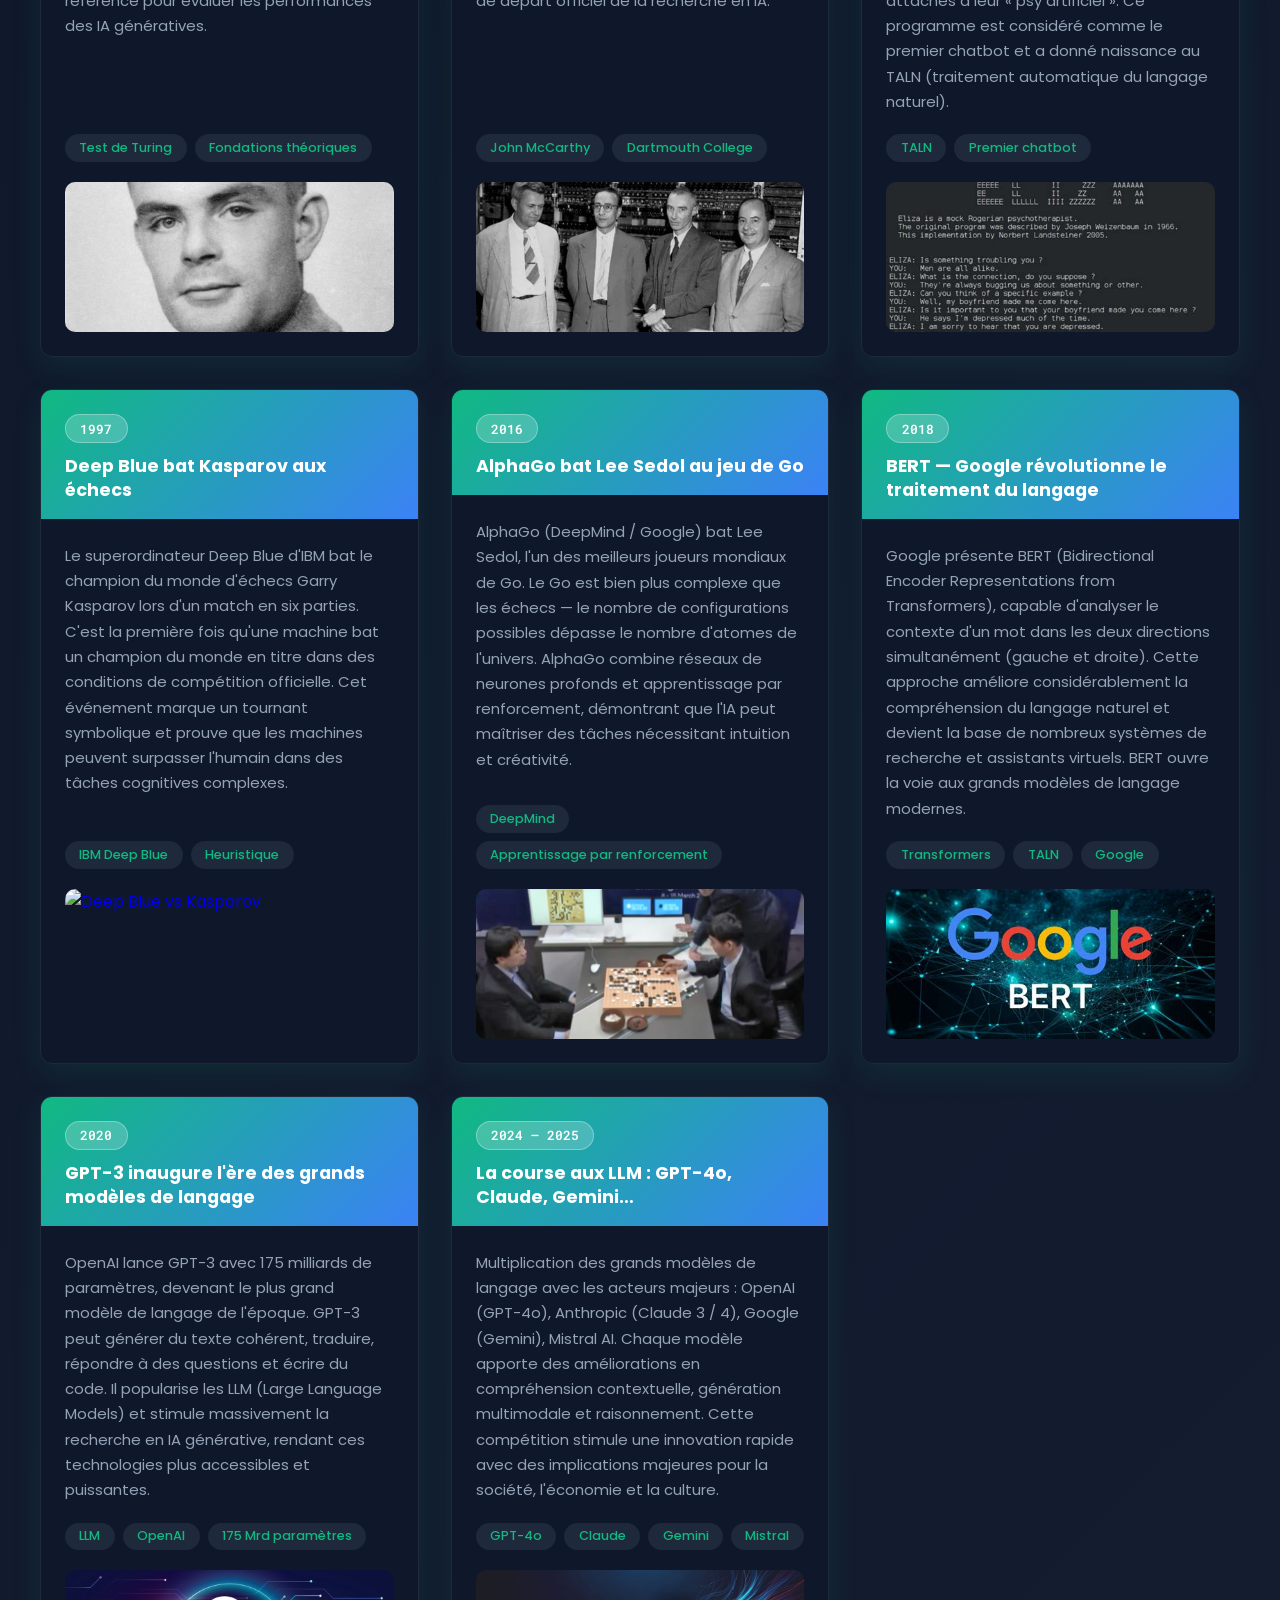
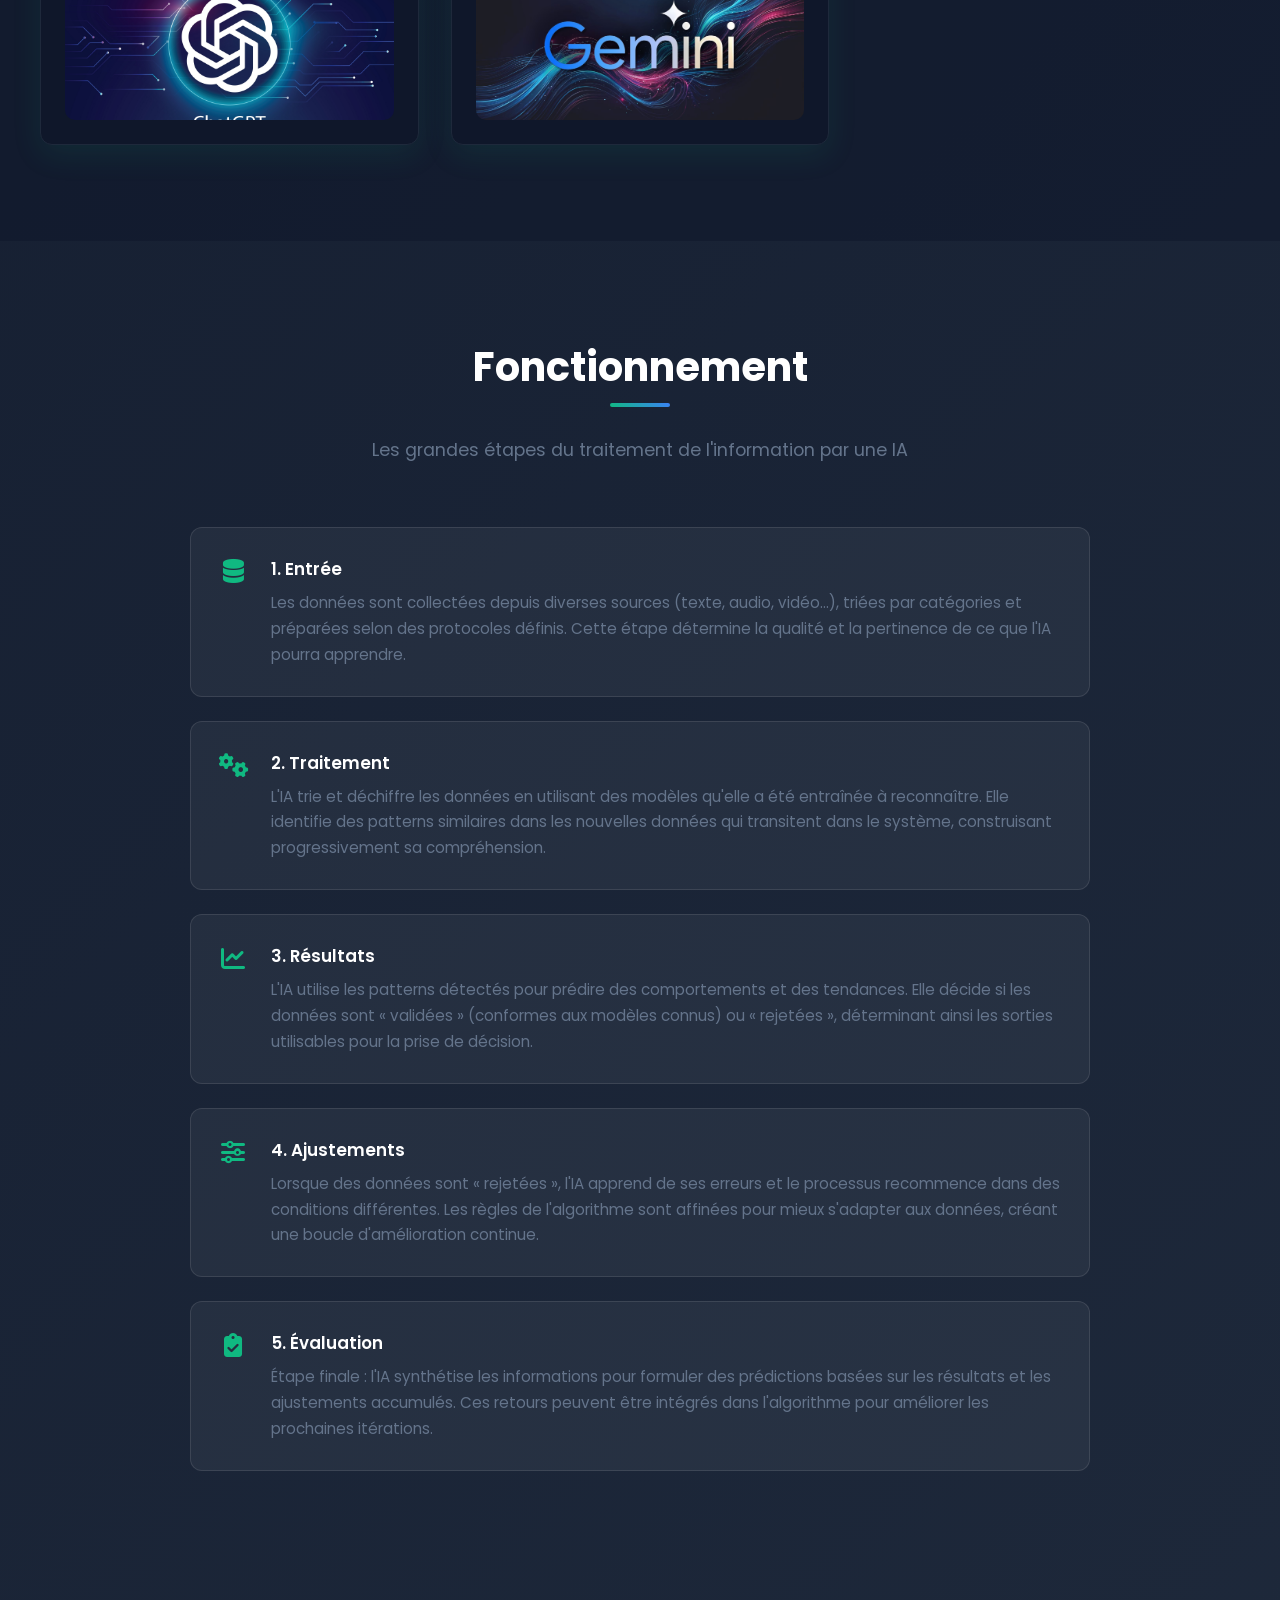
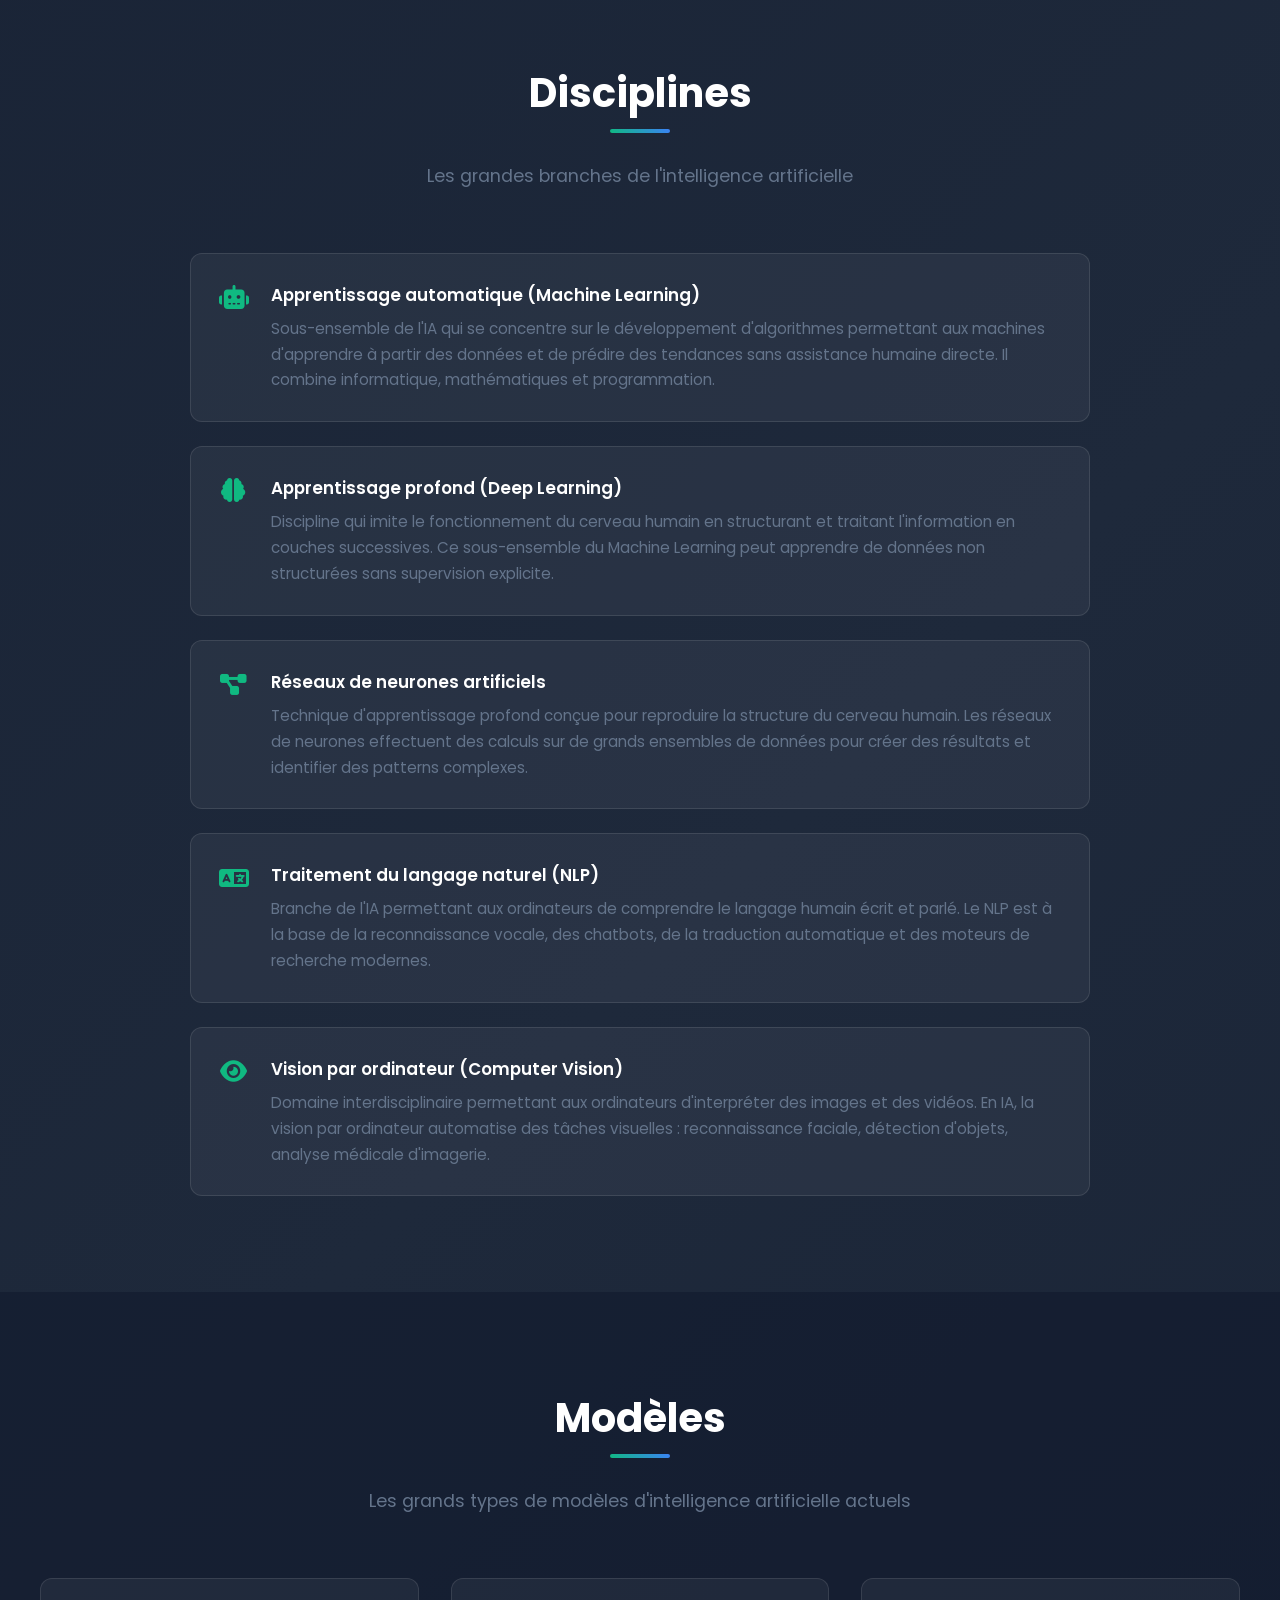
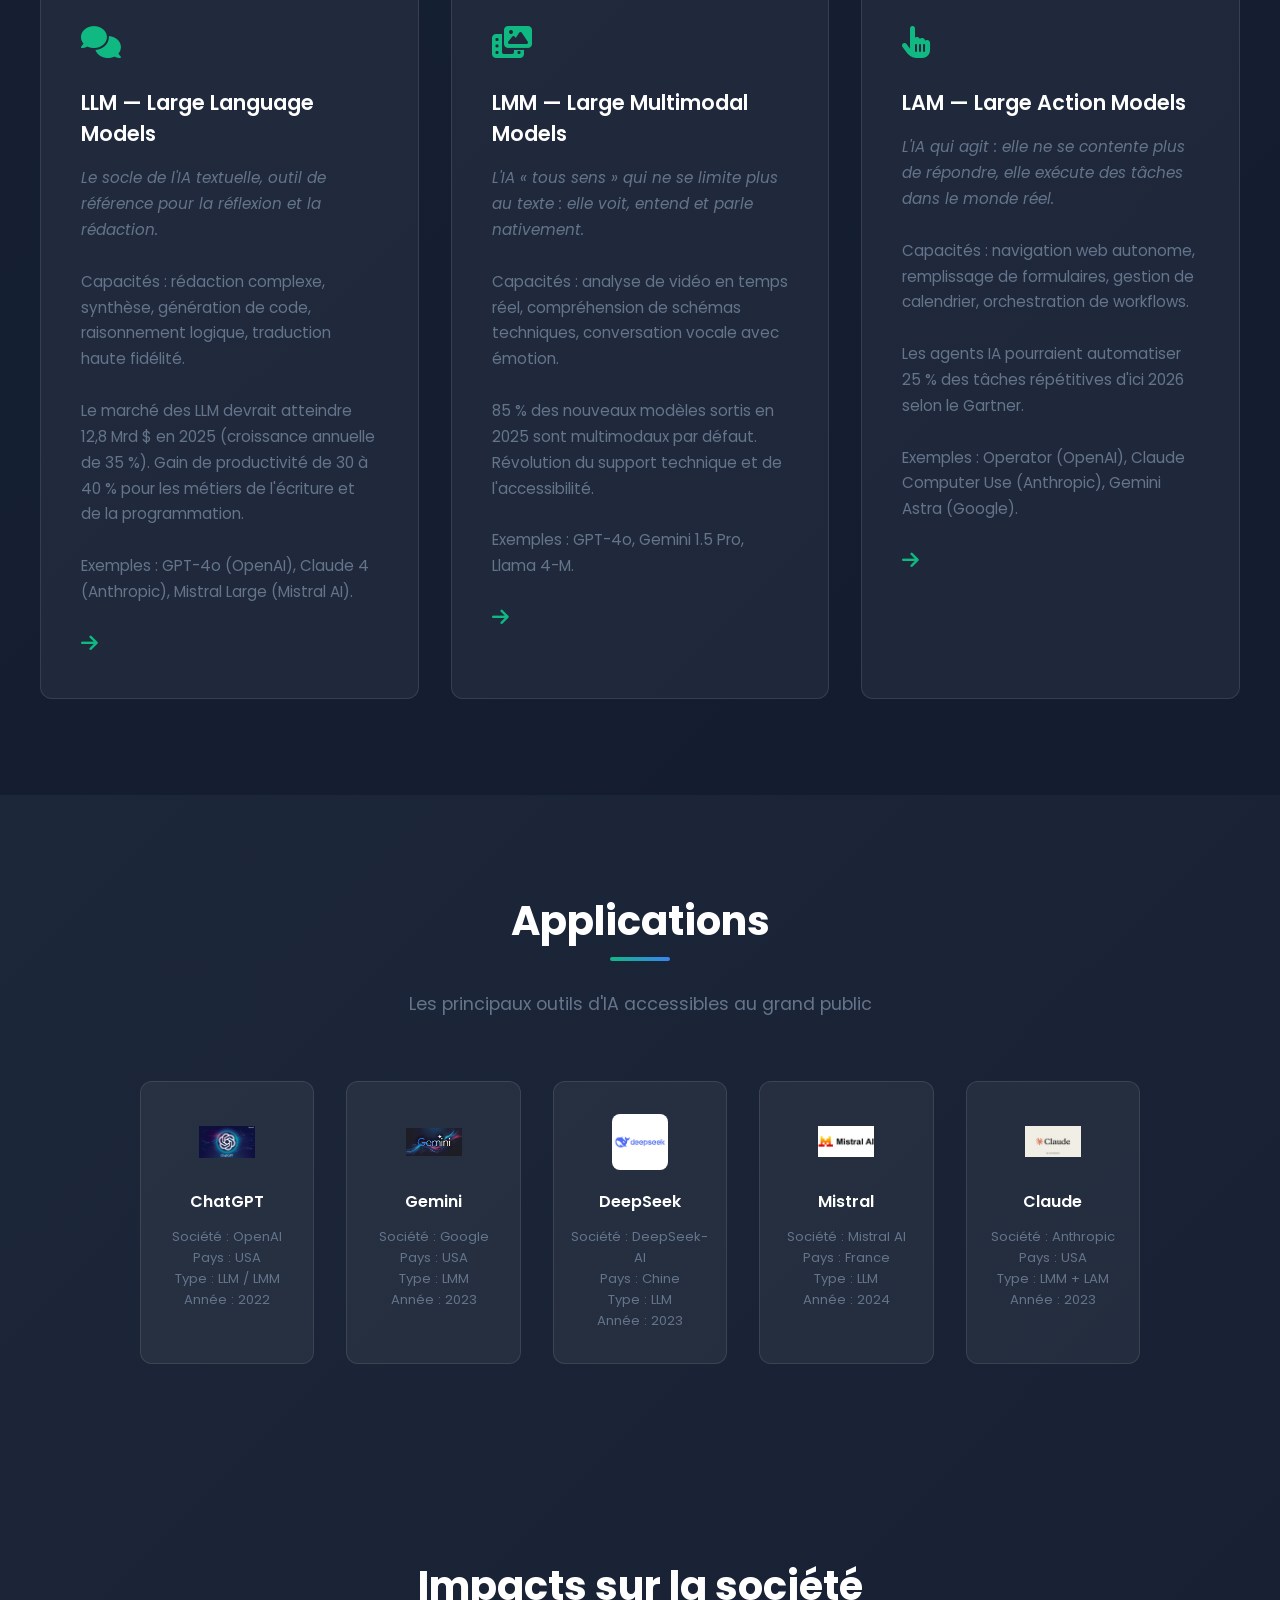
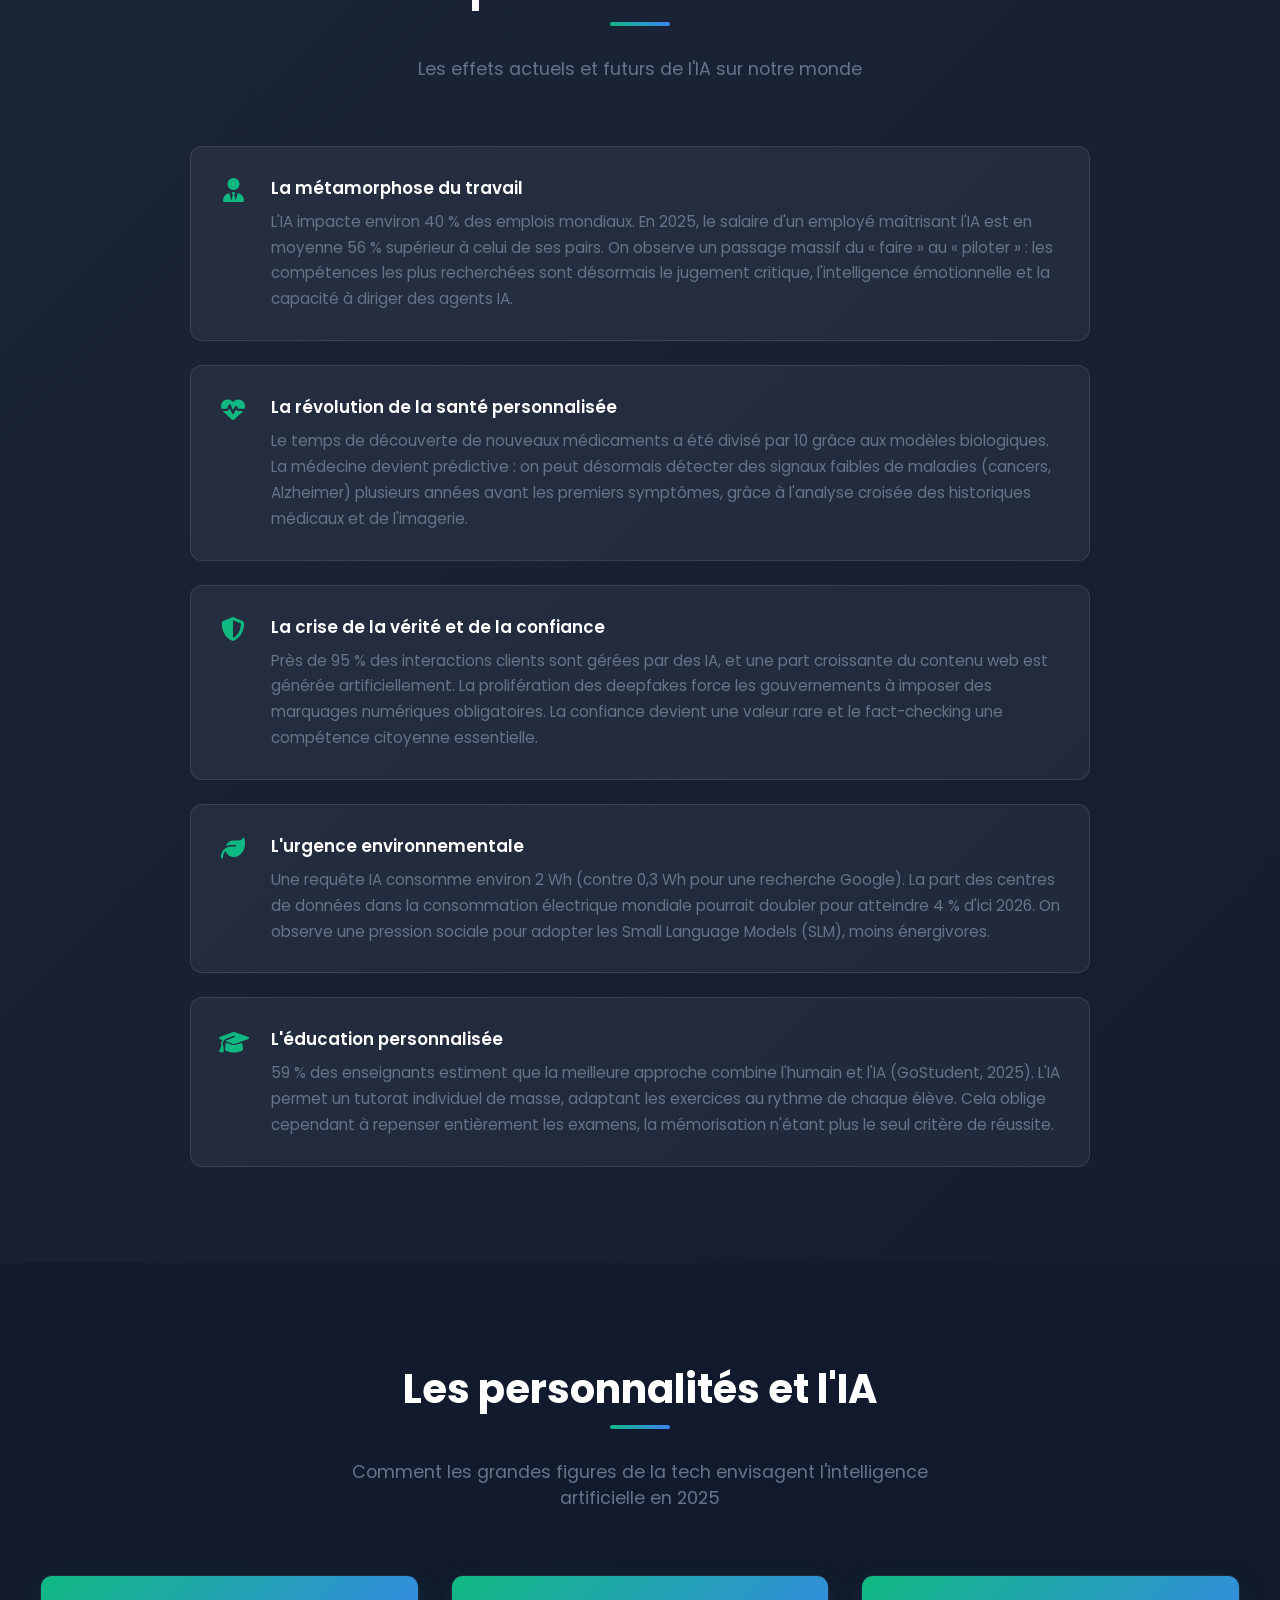
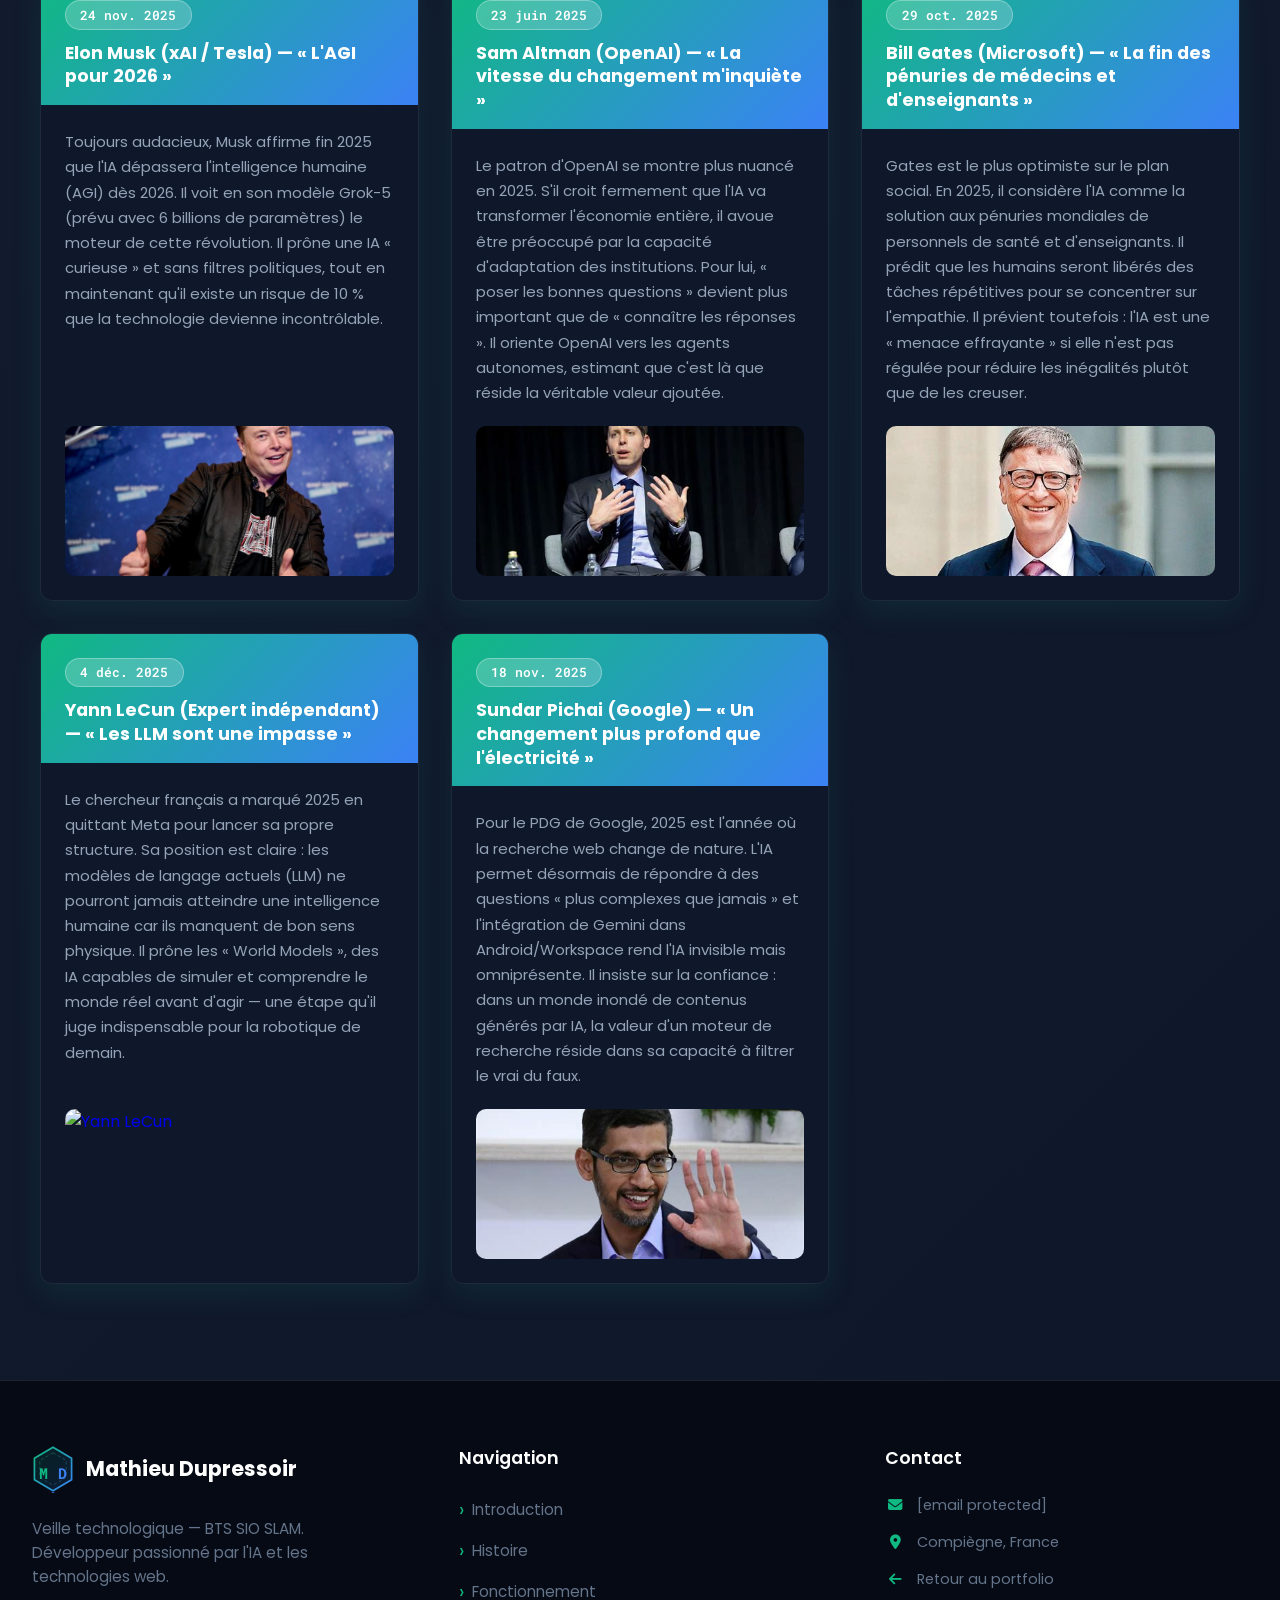
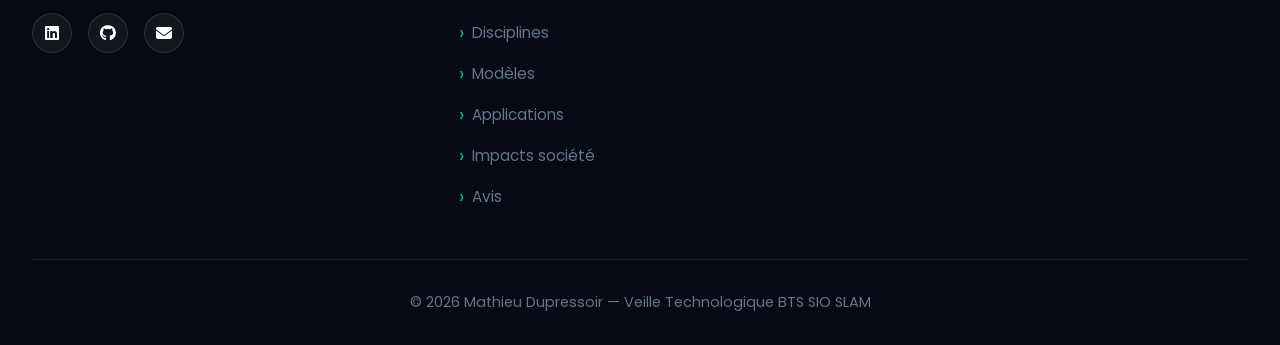
==== commit 3c773f38: "Update Veille_technologique.html" ====
--- a/Veille_technologique/Veille_technologique.html
+++ b/Veille_technologique/Veille_technologique.html
@@ -82,9 +82,7 @@
         </div>
 
         <div class="nav-actions">
-            <button class="theme-toggle" id="themeToggle" aria-label="Changer le thème">
-                <i class="fas fa-moon"></i>
-            </button>
+          
             <a href="https://gemini.google.com/app" target="_blank" rel="noopener" class="btn btn-primary btn-small">
                 <i class="fas fa-robot"></i>
                 <span>Discuter avec une IA</span>
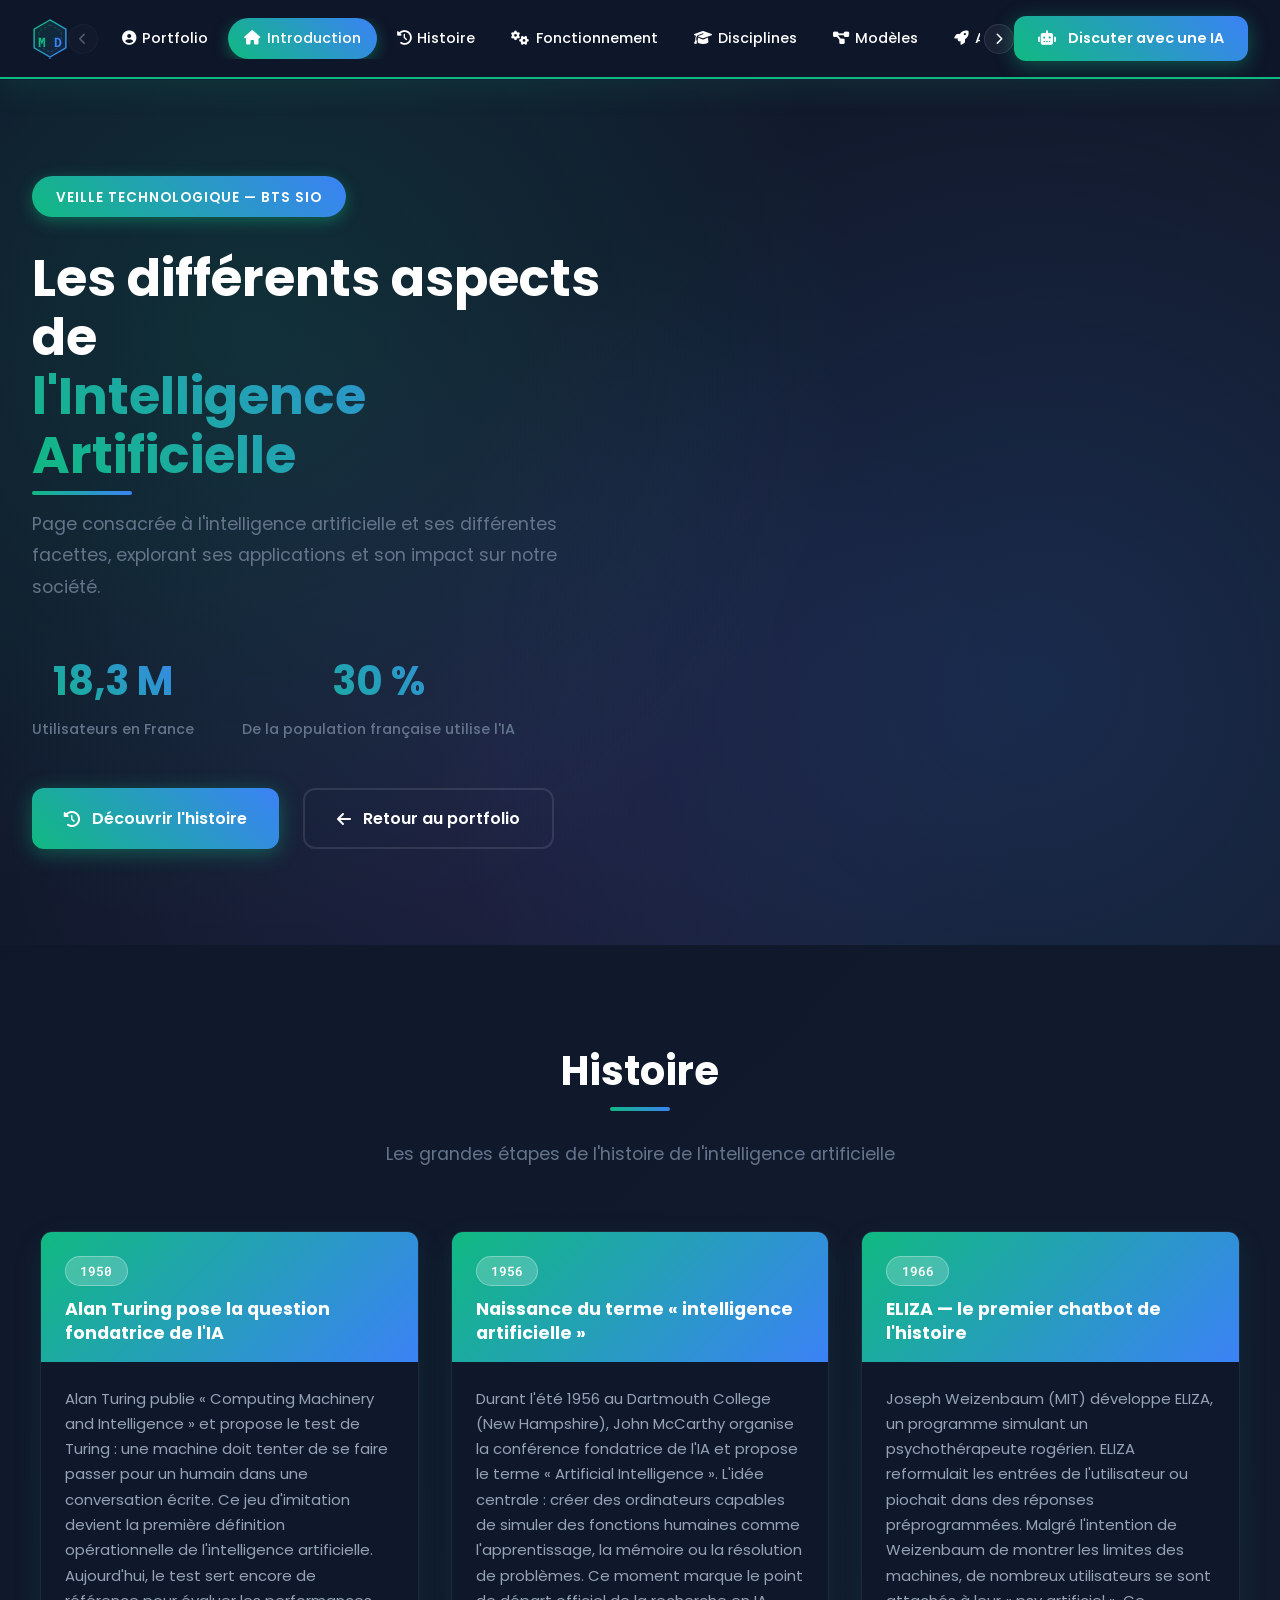
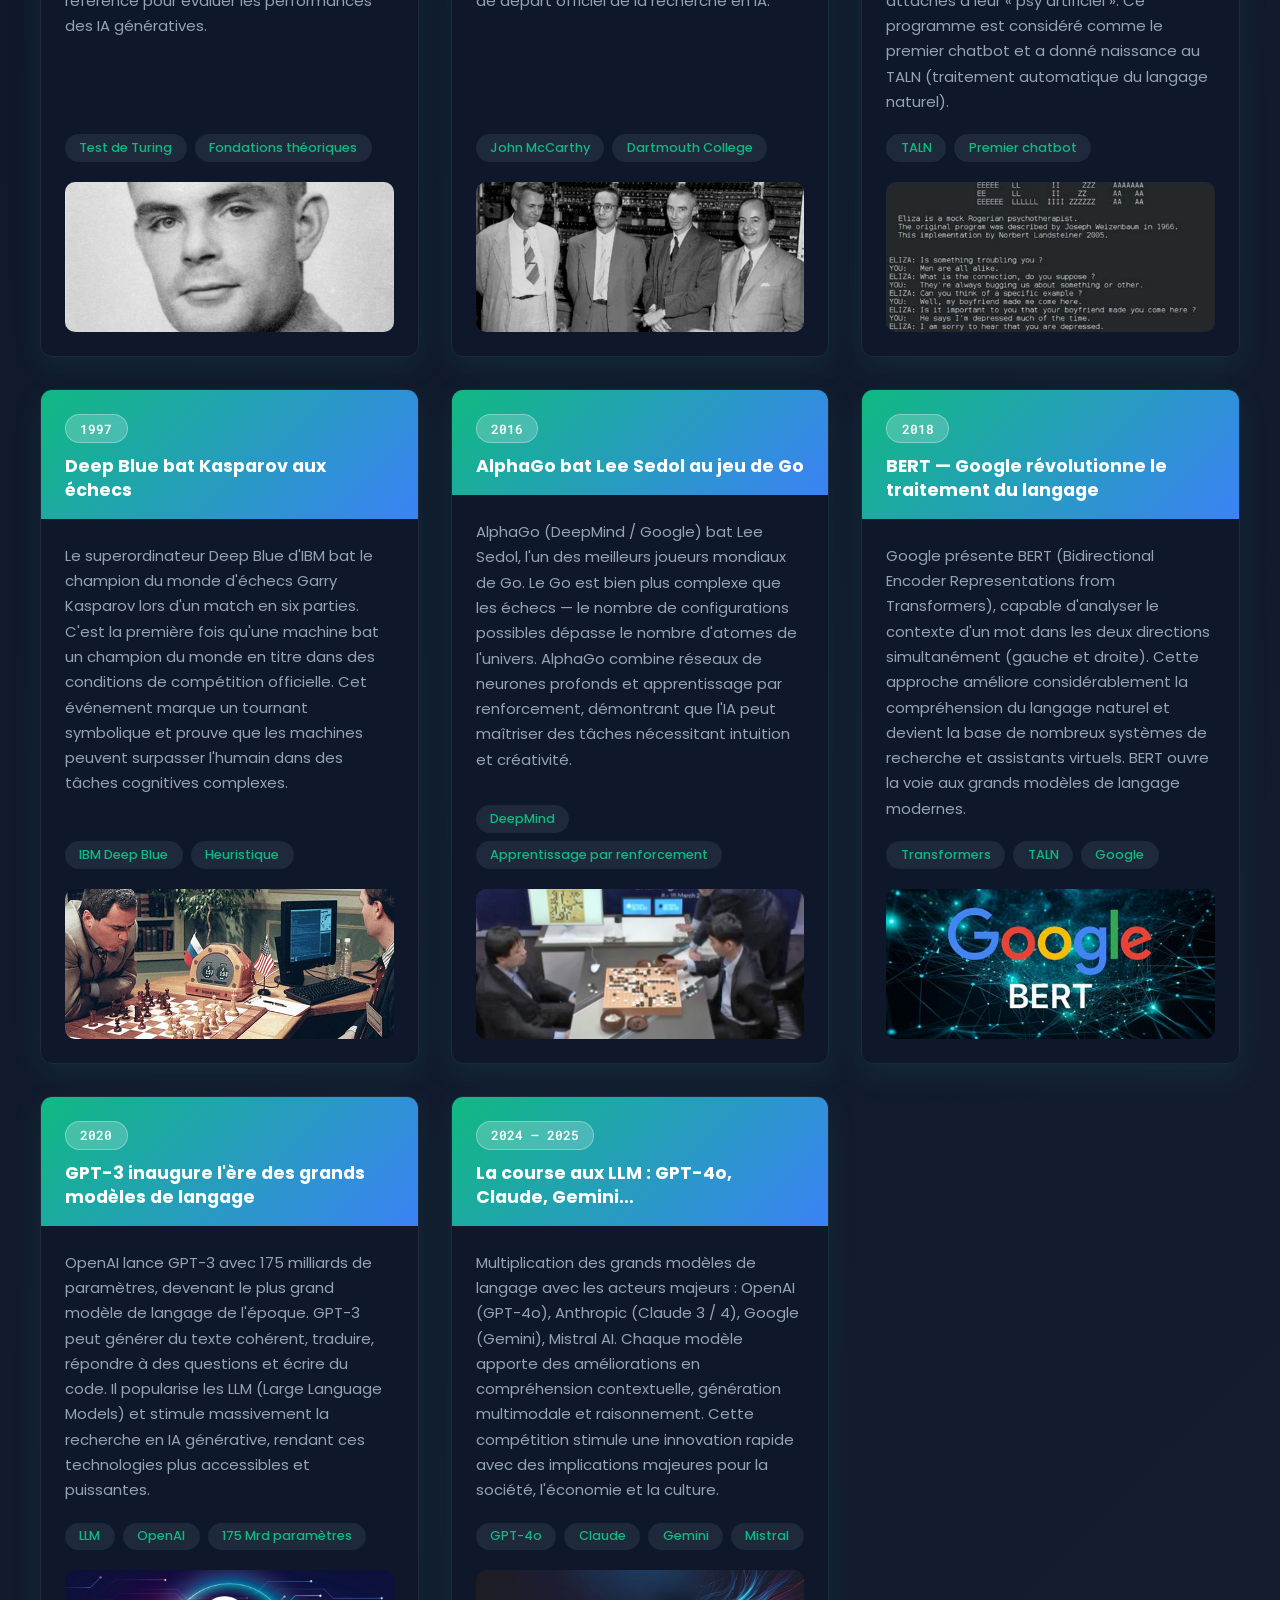
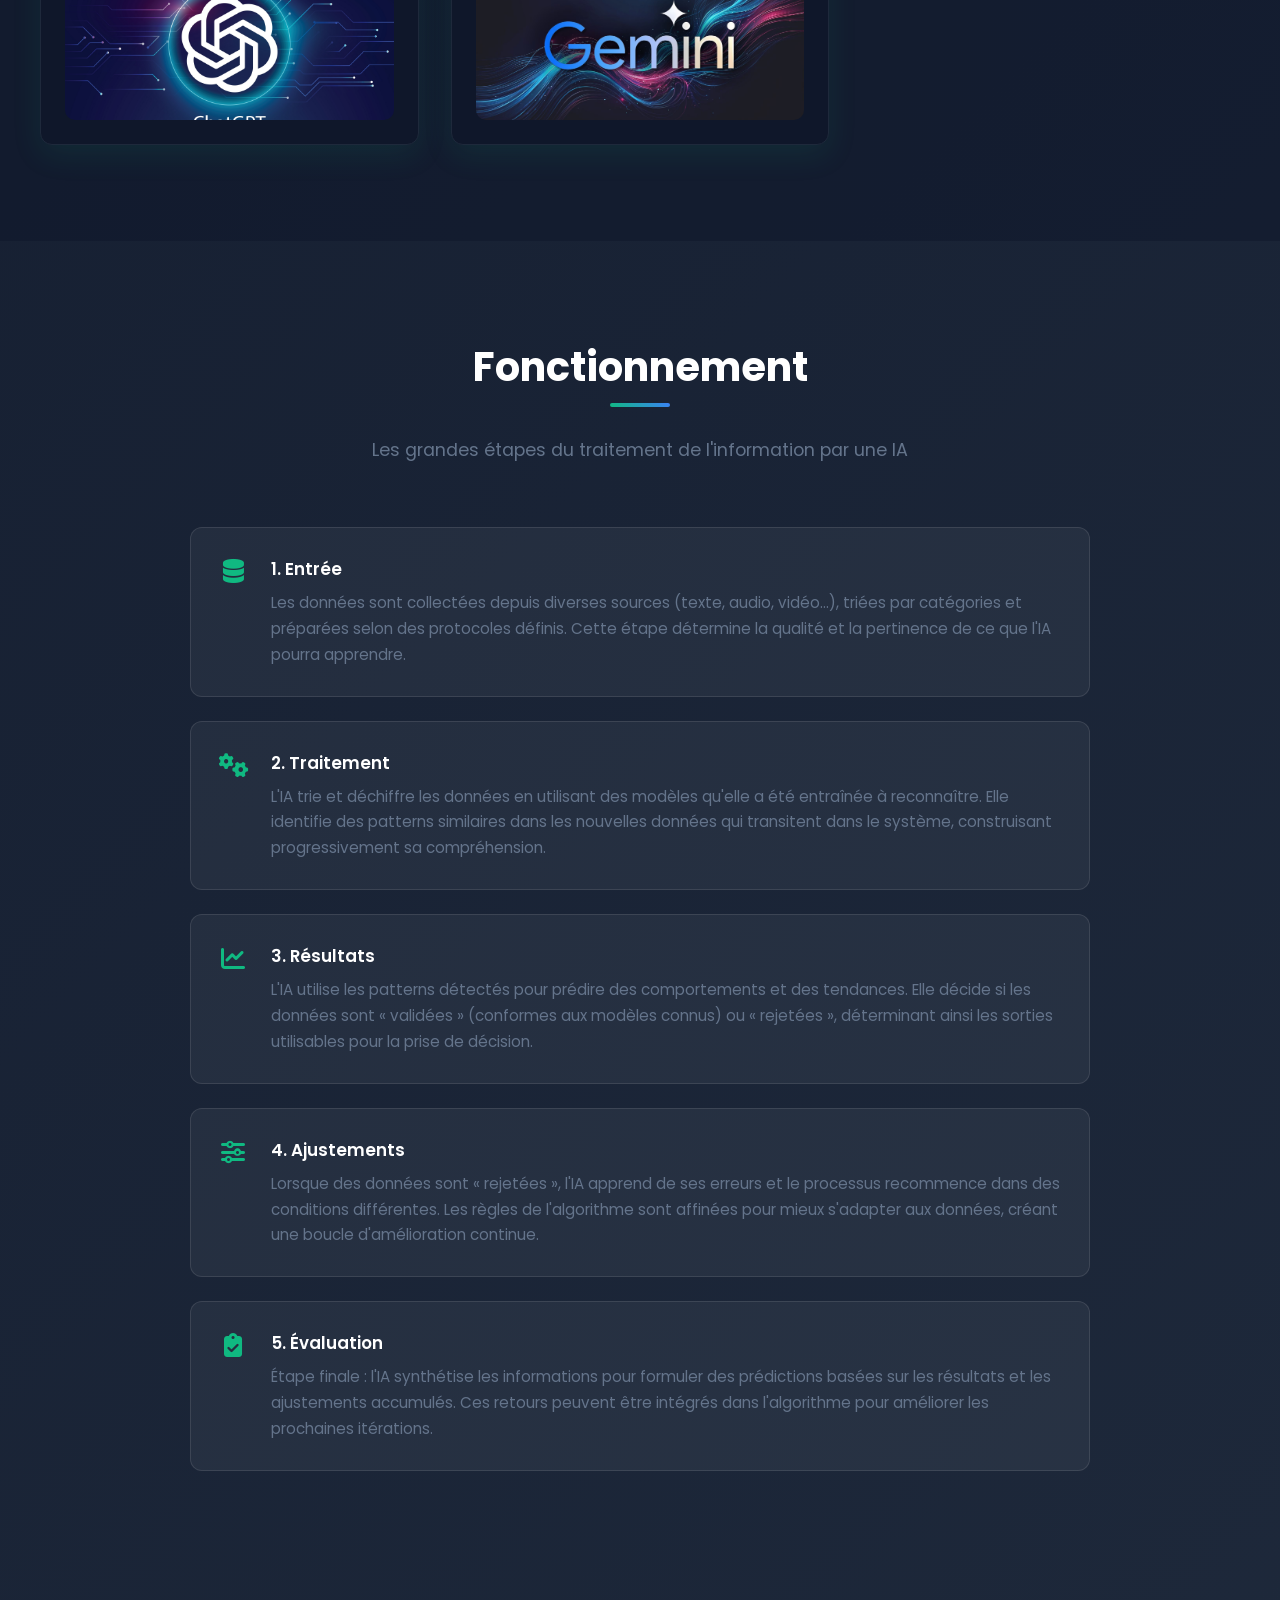
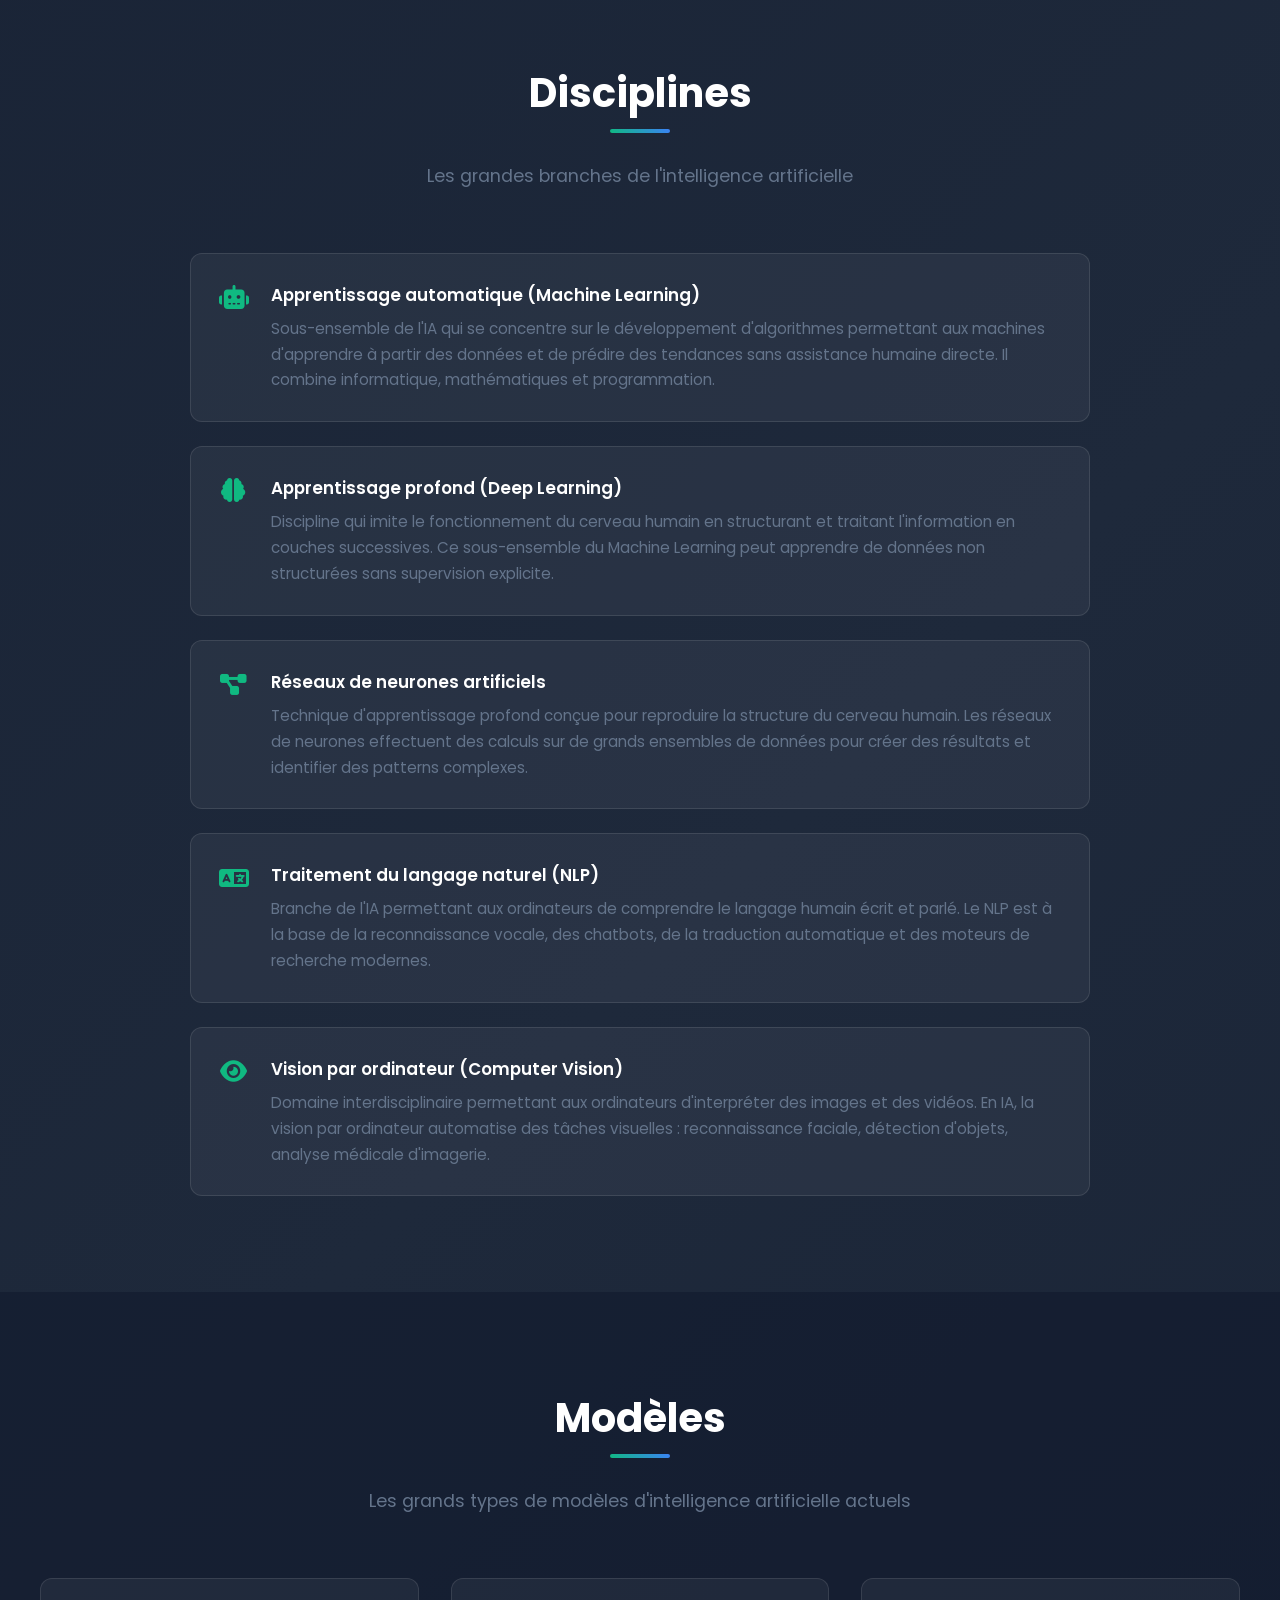
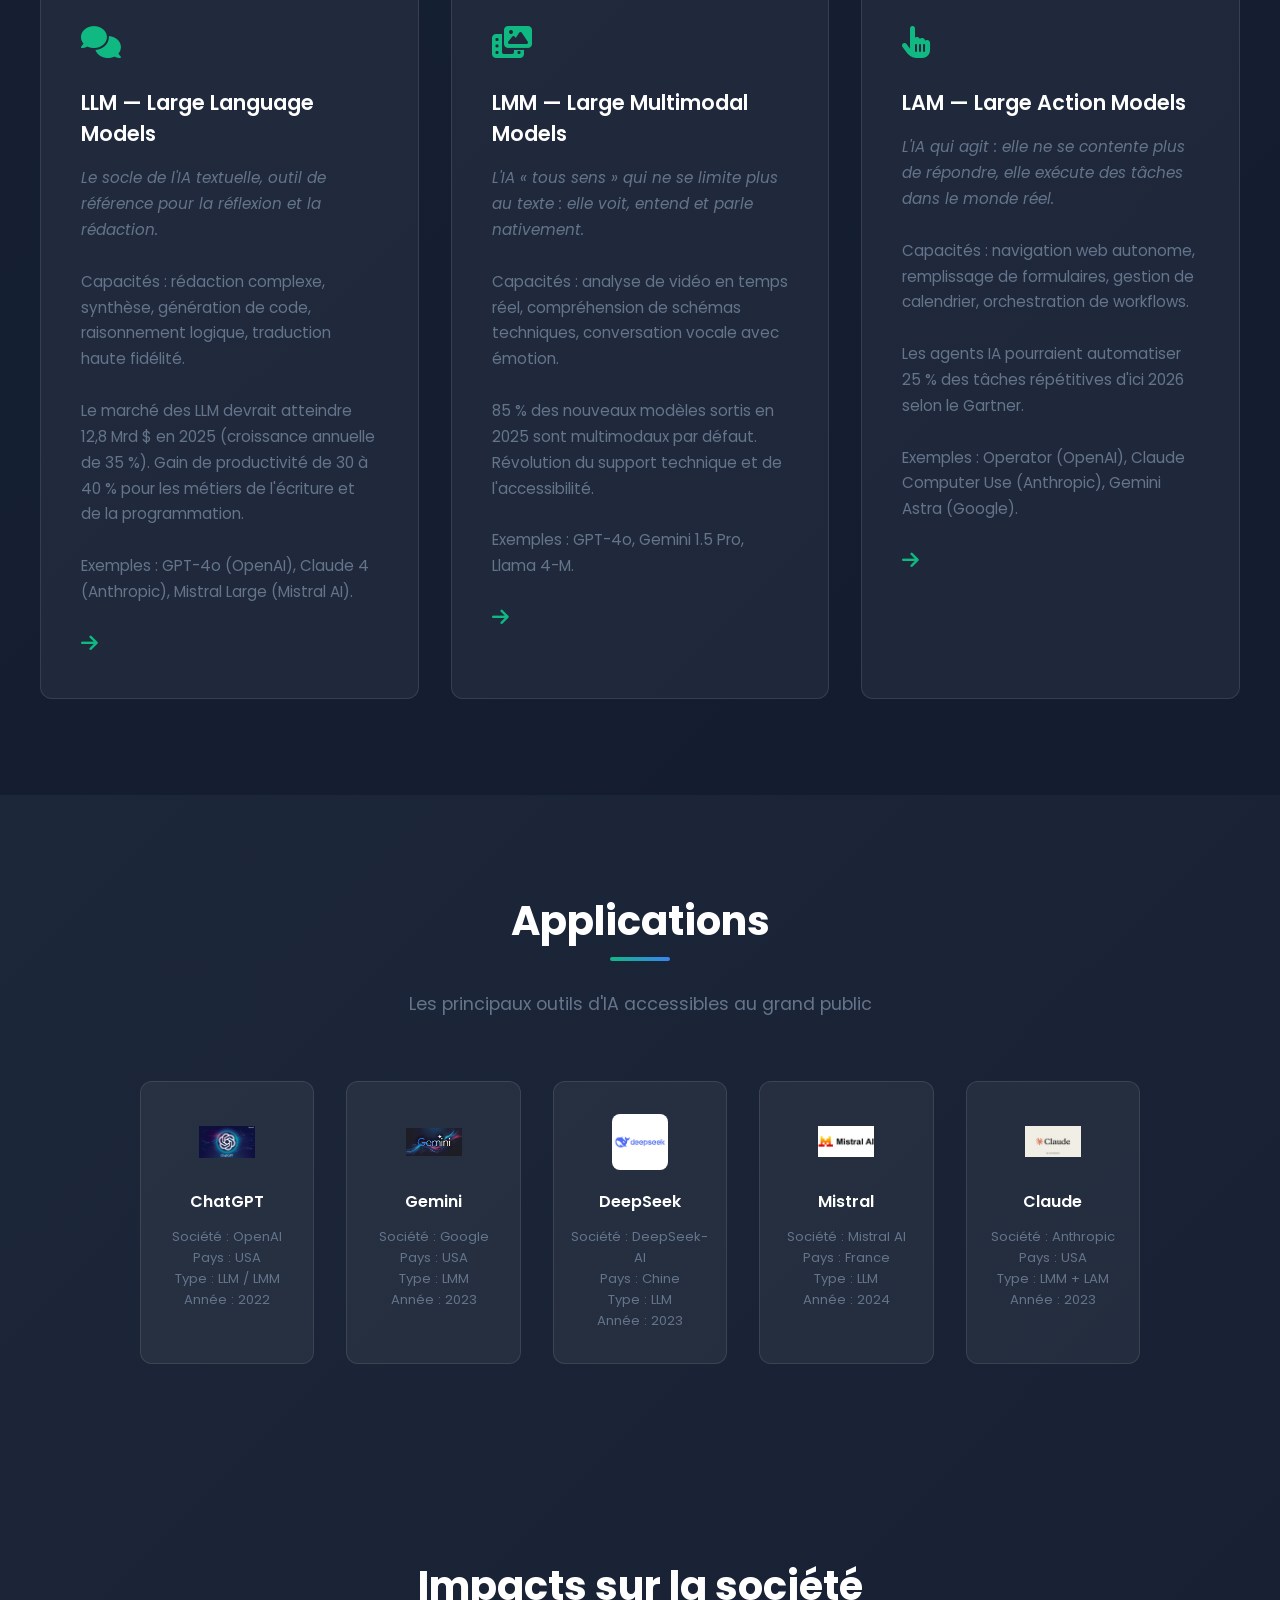
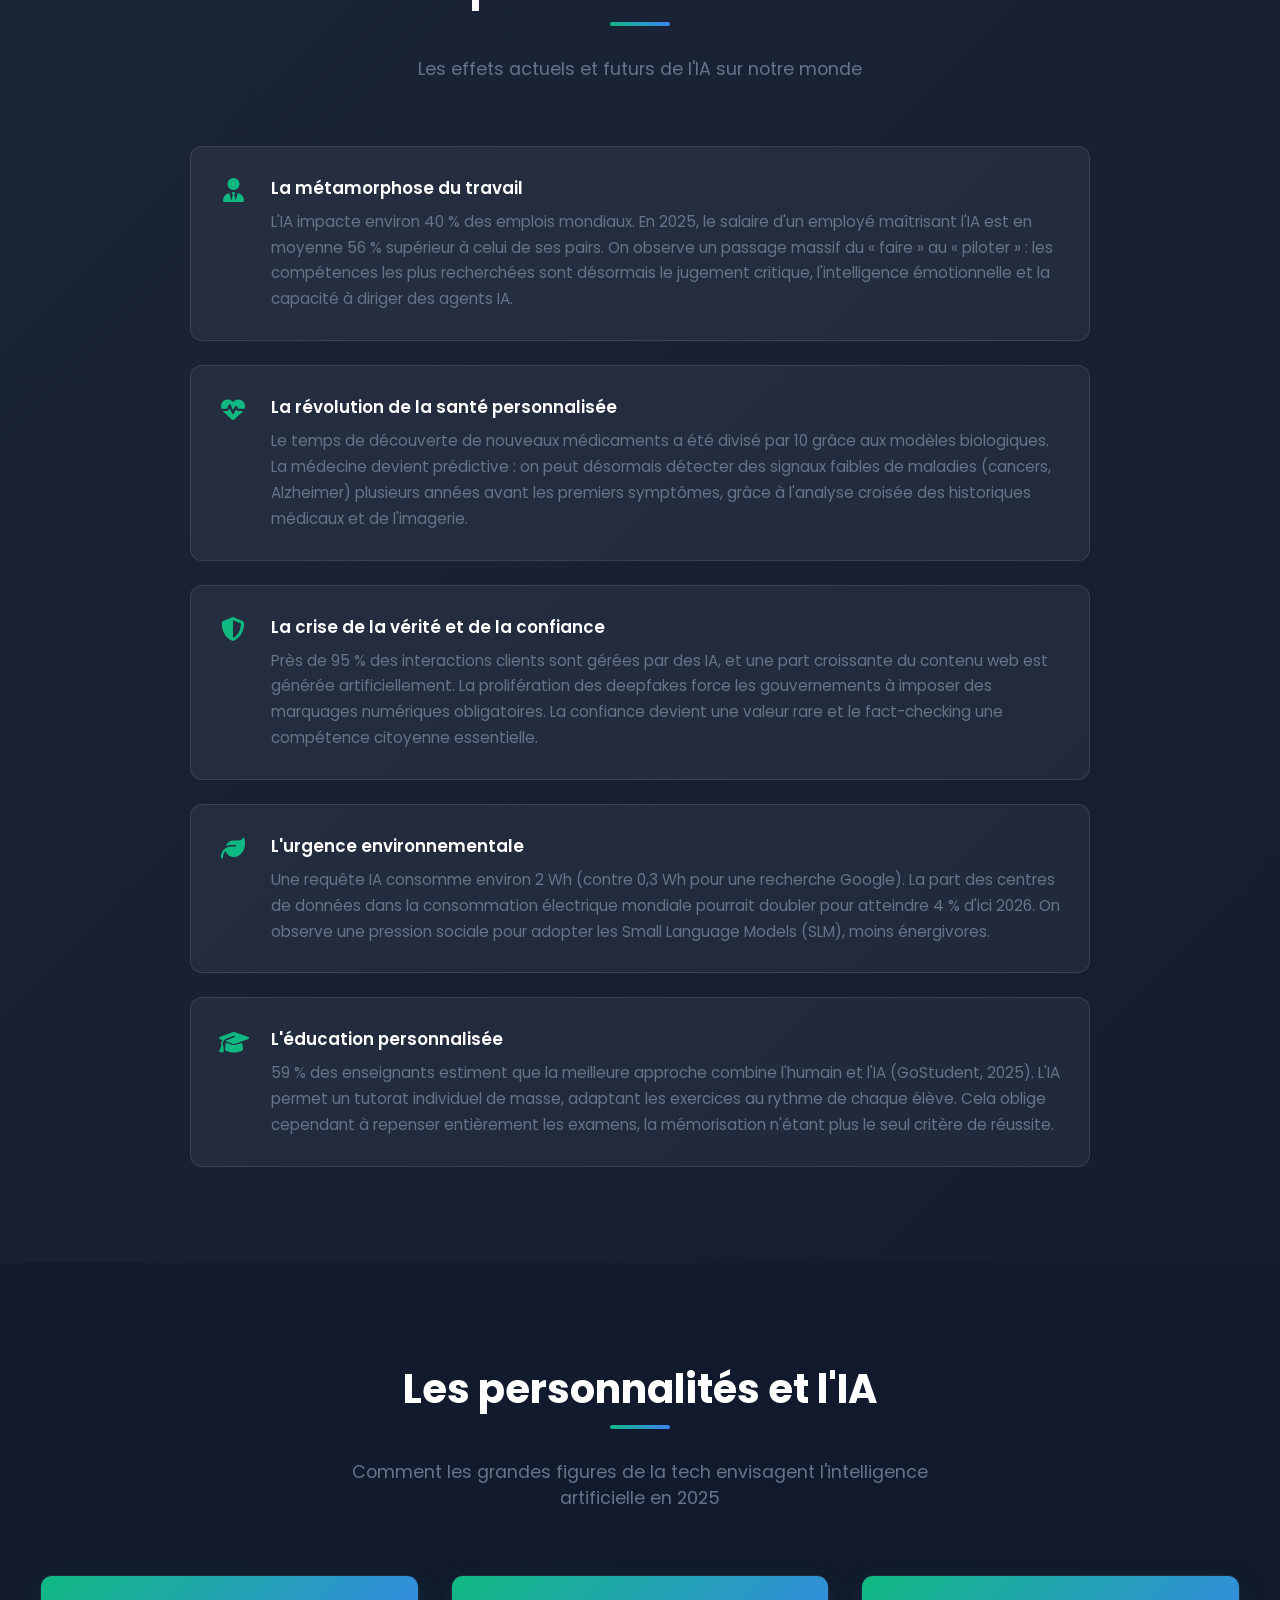
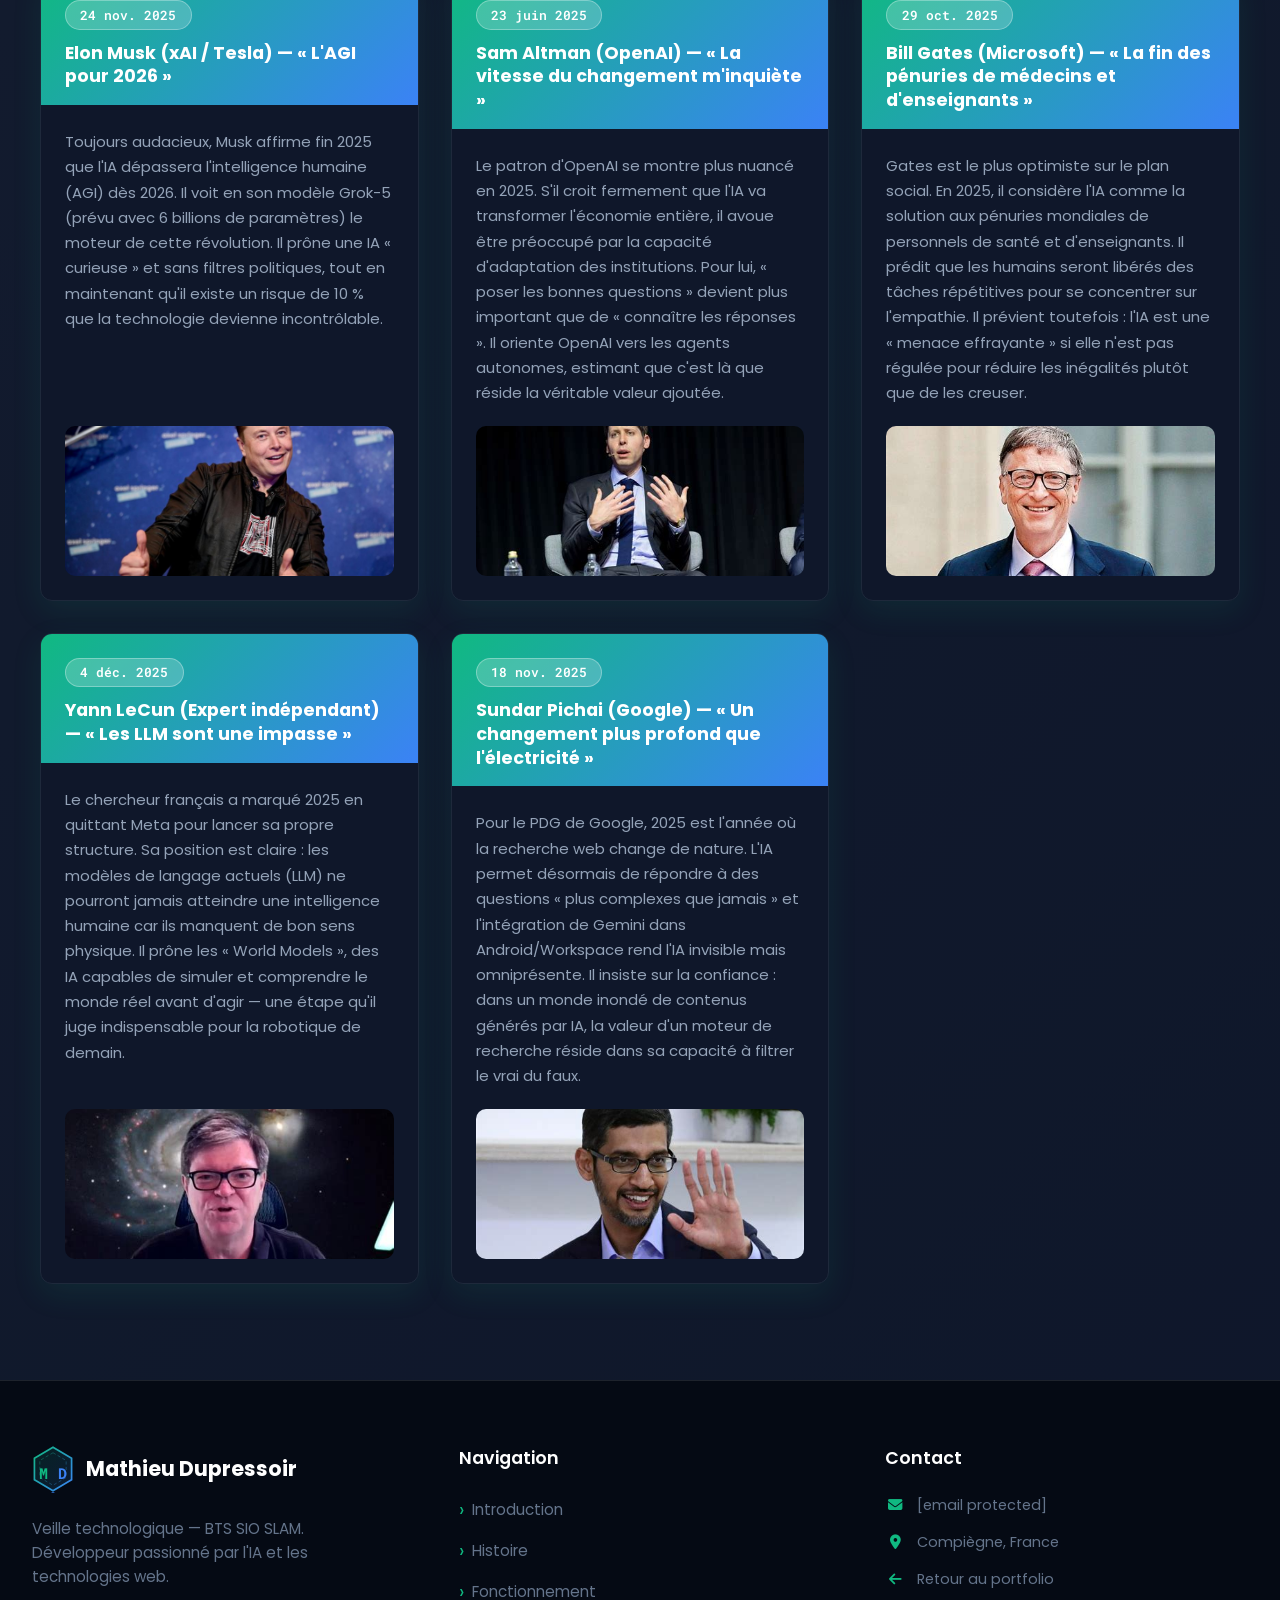
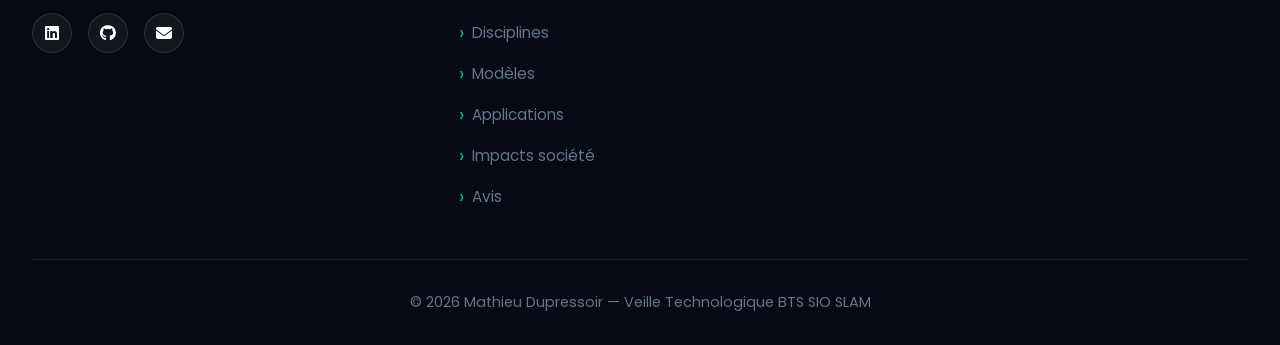
==== commit 4bac6023: "Update Veille_technologique.html" ====
--- a/Veille_technologique/Veille_technologique.html
+++ b/Veille_technologique/Veille_technologique.html
@@ -311,7 +311,7 @@
                     </div>
                     <div class="parcours-image-link">
                         <a href="https://fr.wikipedia.org/wiki/Deep_Blue" target="_blank" rel="noopener" class="image-link-wrapper">
-                            <img src="/img/deepblue.jpg" alt="Deep Blue vs Kasparov" class="parcours-img">
+                            <img src="/img/deep-blue.jpg" alt="Deep Blue vs Kasparov" class="parcours-img">
                             <div class="image-overlay">
                                 <i class="fas fa-external-link-alt"></i>
                                 <span>Deep Blue vs Kasparov</span>
@@ -753,7 +753,7 @@
                     </p>
                     <div class="parcours-image-link">
                         <a href="https://the-decoder.com/yann-lecun-leaves-meta-to-launch-new-ai-startup/" target="_blank" rel="noopener" class="image-link-wrapper">
-                            <img src="/img/LeCun.jpg" alt="Yann LeCun" class="parcours-img">
+                            <img src="/img/lecun.jpg" alt="Yann LeCun" class="parcours-img">
                             <div class="image-overlay">
                                 <i class="fas fa-external-link-alt"></i>
                                 <span>Yann LeCun et l'IA</span>
